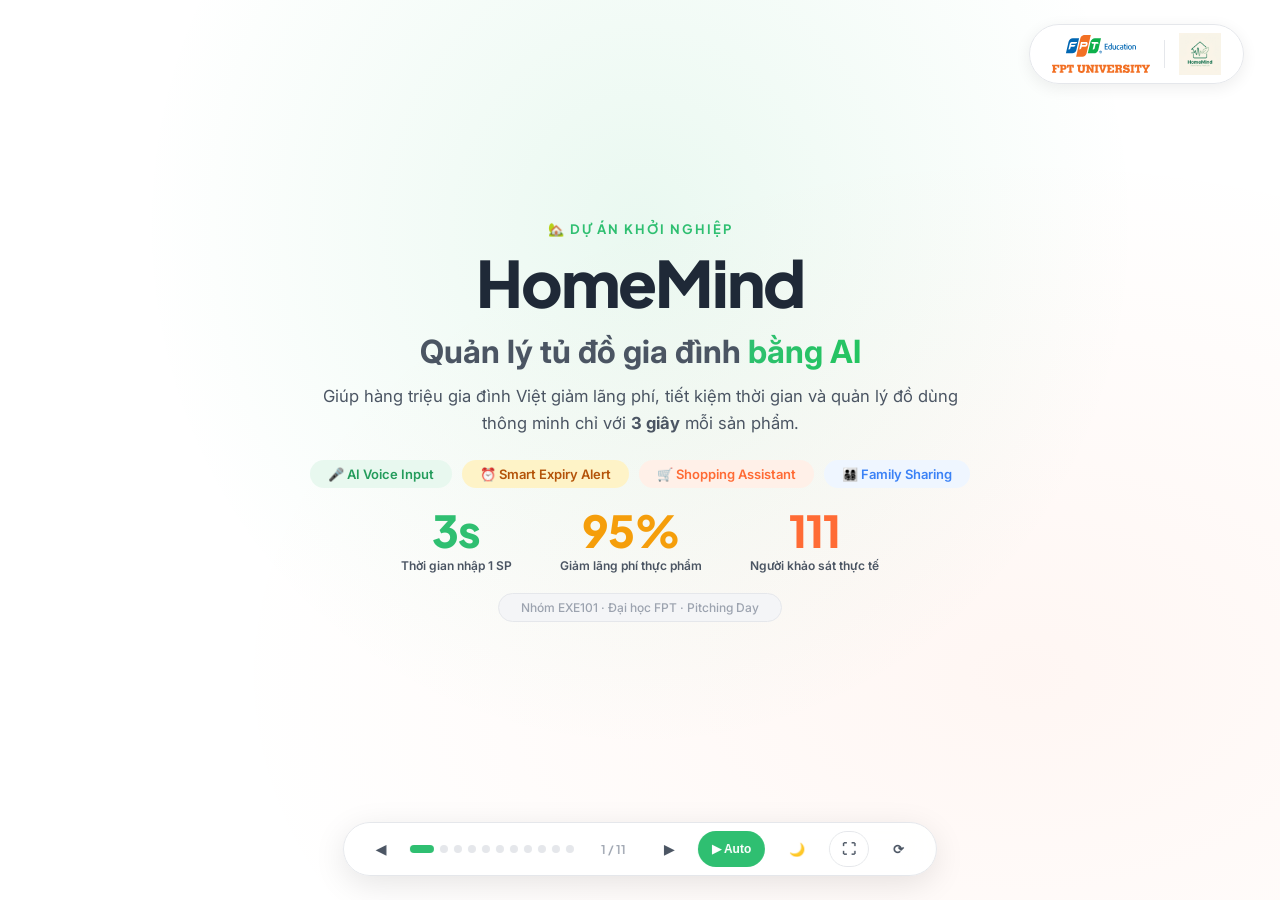
==== index.html @ c4db8494 "first commit" ====
<!DOCTYPE html>
<html lang="vi">
<head>
<meta charset="UTF-8">
<meta name="viewport" content="width=device-width, initial-scale=1.0">
<title>HomeMind — Smart Home Inventory | Pitch Deck EXE101</title>
<link rel="stylesheet" href="assets/css/style.css">
<link rel="icon" type="image/svg+xml" href="data:image/svg+xml,<svg xmlns='http://www.w3.org/2000/svg' viewBox='0 0 100 100'><text y='.9em' font-size='90'>🏡</text></svg>">
</head>
<body>

<div id="demo-bar" style="position:fixed;top:0;left:0;right:0;height:4px;z-index:9999;background:var(--border);display:none;">
  <div id="demo-progress" style="height:100%;background:var(--primary);width:0%;transition:width 0.3s linear;"></div>
</div>

<nav class="slide-nav">
  <button onclick="prevSlide()" title="Slide trước (Mũi tên Trái / Up)">◀</button>
  <div class="slide-dots" id="dots"></div>
  <span class="slide-counter" id="counter">1 / 11</span>
  <button onclick="nextSlide()" title="Slide tiếp (Mũi tên Phải / Down)">▶</button>
  <button class="auto-btn" id="autoPlayBtn" onclick="toggleAutoPlay()" title="Tự động phát (Phím Spacebar)">▶ Auto</button>
  <button class="theme-btn" id="themeBtn" onclick="toggleTheme()" title="Chuyển chế độ Sáng/Tối (Phím D)">🌙</button>
  <button class="fullscreen-btn" id="fullscreenBtn" onclick="toggleFullscreen()" title="Toàn màn hình (Phím F)">⛶</button>
  <button onclick="goSlide(0)" title="Trở về Slide 1 (Phím Home)">⟳</button>
</nav>

<div class="slides-wrapper" id="slidesWrapper">

<!-- ════════════════════════════════ -->
<!-- SLIDE 1: OPENING                -->
<!-- ════════════════════════════════ -->
<section class="slide slide-opening active" data-index="0">
<div class="slide-branding">
  <img src="assets/images/logo/Logo_FPT.svg" alt="FPT University" class="brand-logo-fpt">
  <div class="brand-divider"></div>
  <img src="assets/images/logo/logo.png" alt="HomeMind Logo" class="brand-logo-project">
</div>
<div class="slide-inner text-center">
  <span class="eyebrow">🏡 DỰ ÁN KHỞI NGHIỆP</span>
  <h1>HomeMind</h1>
  <div style="font-size:clamp(20px,2.5vw,32px);font-weight:700;color:var(--text-secondary);margin-bottom:12px;">
    Quản lý tủ đồ gia đình <span class="text-gradient">bằng AI</span>
  </div>
  <p class="lead mx-auto" style="max-width:640px;">
    Giúp hàng triệu gia đình Việt giảm lãng phí, tiết kiệm thời gian và quản lý đồ dùng thông minh chỉ với <strong>3 giây</strong> mỗi sản phẩm.
  </p>
  
  <div style="margin:20px 0;display:flex;gap:10px;justify-content:center;flex-wrap:wrap;">
    <span class="tag" style="font-size:13px;padding:6px 18px;">🎤 AI Voice Input</span>
    <span class="tag tag-gold" style="font-size:13px;padding:6px 18px;">⏰ Smart Expiry Alert</span>
    <span class="tag tag-orange" style="font-size:13px;padding:6px 18px;">🛒 Shopping Assistant</span>
    <span class="tag tag-blue" style="font-size:13px;padding:6px 18px;">👨‍👩‍👧‍👦 Family Sharing</span>
  </div>

  <div class="stat-row" style="gap:48px;">
    <div>
      <div class="stat-value">3s</div>
      <div class="stat-label">Thời gian nhập 1 SP</div>
    </div>
    <div>
      <div class="stat-value gold">95%</div>
      <div class="stat-label">Giảm lãng phí thực phẩm</div>
    </div>
    <div>
      <div class="stat-value accent">111</div>
      <div class="stat-label">Người khảo sát thực tế</div>
    </div>
  </div>

  <div style="margin-top:20px;">
    <span style="display:inline-block;padding:6px 22px;border-radius:999px;border:1px solid var(--border);font-size:12px;color:var(--text-muted);background:var(--bg-soft);font-weight:500;">
      Nhóm EXE101 · Đại học FPT · Pitching Day
    </span>
  </div>
</div>
</section>

<!-- ════════════════════════════════ -->
<!-- SLIDE 2: DEDICATED TEAM SLIDE   -->
<!-- ════════════════════════════════ -->
<section class="slide" data-index="1">
<div class="slide-branding">
  <img src="assets/images/logo/Logo_FPT.svg" alt="FPT University" class="brand-logo-fpt">
  <div class="brand-divider"></div>
  <img src="assets/images/logo/logo.png" alt="HomeMind Logo" class="brand-logo-project">
</div>
<div class="slide-inner">
  <span class="eyebrow">👥 ĐỘI NGŨ DỰ ÁN</span>
  <h2>Team HomeMind — Nhóm 6 Thành Viên</h2>
  <p class="lead">Sự kết hợp giữa đội ngũ quản trị, phát triển kỹ thuật và chiến lược tiếp thị thị trường từ Đại học FPT.</p>

  <div class="team-grid-detailed mb-24">
    <div class="team-card-detailed">
      <img src="assets/images/teamIMG/PhamThiAnh.png" alt="Phạm Thị Ánh" class="team-photo-lg">
      <div>
        <div class="team-name">Phạm Thị Ánh</div>
        <div class="team-role">Project Manager (PM)</div>
        <div style="font-size:12px;color:var(--text-secondary);line-height:1.5;margin-top:4px;">
          Quản trị dự án, xây dựng tầm nhìn sản phẩm & điều phối chiến lược kinh doanh B2B/B2C.
        </div>
      </div>
    </div>

    <div class="team-card-detailed">
      <img src="assets/images/teamIMG/HoaiBao.png" alt="Hoài Bảo" class="team-photo-lg">
      <div>
        <div class="team-name">Hoài Bảo</div>
        <div class="team-role">Lead Developer</div>
        <div style="font-size:12px;color:var(--text-secondary);line-height:1.5;margin-top:4px;">
          Tối ưu hóa mô hình AI Voice Tiếng Việt (LLM Gemini Flash) & thiết kế kiến trúc Backend.
        </div>
      </div>
    </div>

    <div class="team-card-detailed">
      <img src="assets/images/teamIMG/VuQuang.jpg" alt="Vũ Minh Quang" class="team-photo-lg">
      <div>
        <div class="team-name">Vũ Minh Quang</div>
        <div class="team-role">Fullstack Developer</div>
        <div style="font-size:12px;color:var(--text-secondary);line-height:1.5;margin-top:4px;">
          Phát triển ứng dụng di động & hệ thống đồng bộ tủ đồ gia đình real-time.
        </div>
      </div>
    </div>

    <div class="team-card-detailed">
      <img src="assets/images/teamIMG/MinhThanh.png" alt="Minh Thành" class="team-photo-lg">
      <div>
        <div class="team-name">Minh Thành</div>
        <div class="team-role">Frontend / Mobile Dev</div>
        <div style="font-size:12px;color:var(--text-secondary);line-height:1.5;margin-top:4px;">
          Thiết kế giao diện UI/UX, AI Confirmation Screen & trải nghiệm quét Barcode 3 giây.
        </div>
      </div>
    </div>

    <div class="team-card-detailed">
      <img src="assets/images/teamIMG/HongNhung.png" alt="Hồng Nhung" class="team-photo-lg">
      <div>
        <div class="team-name">Hồng Nhung</div>
        <div class="team-role">Marketing Lead</div>
        <div style="font-size:12px;color:var(--text-secondary);line-height:1.5;margin-top:4px;">
          Chủ trì khảo sát thực tế 111 người, phân tích nỗi đau người dùng & chiến lược Go-to-Market.
        </div>
      </div>
    </div>

    <div class="team-card-detailed">
      <img src="assets/images/teamIMG/HaiYen.png" alt="Hải Yến" class="team-photo-lg">
      <div>
        <div class="team-name">Hải Yến</div>
        <div class="team-role">Marketing Specialist</div>
        <div style="font-size:12px;color:var(--text-secondary);line-height:1.5;margin-top:4px;">
          Phát triển nội dung truyền thông TikTok/FB Ads & vận hành kênh giới thiệu Affiliate.
        </div>
      </div>
    </div>
  </div>

  <div class="card card-highlight text-center" style="padding:14px 20px;">
    <div style="font-size:13.5px;font-weight:800;color:var(--primary-dark);margin-bottom:4px;">🎯 TẠI SAO TEAM HOMEMIND ĐỦ NĂNG LỰC GIẢI QUYẾT BÀI TOÁN NÀY?</div>
    <div style="font-size:12.5px;color:var(--text-secondary);line-height:1.6;max-width:920px;margin:0 auto;">
      "Sự kết hợp hoàn hảo giữa <strong>3 Lập trình viên AI/Mobile (LLM Gemini Flash & Realtime Sync)</strong> + <strong>2 Marketing Leads (Khảo sát 111 mẫu thực địa & Go-to-Market)</strong> + <strong>1 PM Điều phối</strong> — Đội ngũ có năng lực kỹ thuật & thực chiến trực tiếp để tối ưu trải nghiệm Zero-Text-Entry 3 giây."
    </div>
  </div>
</div>
</section>

<!-- ════════════════════════════════ -->
<!-- SLIDE 3: PROBLEM                -->
<!-- ════════════════════════════════ -->
<section class="slide" data-index="2">
<div class="slide-branding">
  <img src="assets/images/logo/Logo_FPT.svg" alt="FPT University" class="brand-logo-fpt">
  <div class="brand-divider"></div>
  <img src="assets/images/logo/logo.png" alt="HomeMind Logo" class="brand-logo-project">
</div>
<div class="slide-inner">
  <span class="eyebrow eyebrow-accent">😩 VẤN ĐỀ THỰC TẾ</span>
  <h2>Bạn đã từng gặp chuyện này?</h2>
  <p class="lead">
    Người dùng không thiếu công cụ — họ thiếu một giải pháp đủ nhanh, đủ tự động để duy trì thói quen quản lý tủ đồ hàng ngày.
  </p>

  <div class="grid-3 mb-20">
    <div class="card" style="border-color:rgba(239,68,68,0.25);">
      <span class="card-icon">🧠</span>
      <div class="card-title" style="color:var(--danger);">Pain 1 — Gánh nặng ghi nhớ</div>
      <div class="card-desc">
        • <strong>48 người</strong> quên mua món đã hết<br>
        • <strong>49 người</strong> cho biết "có quá nhiều thứ cần nhớ trong nhà"<br>
        • Dễ mua thừa, mua trùng đồ vẫn còn
      </div>
      <div class="mt-8"><span class="tag tag-red">Q10 & Q12 (48/111)</span></div>
    </div>

    <div class="card" style="border-color:rgba(239,68,68,0.25);">
      <span class="card-icon">🗑️</span>
      <div class="card-title" style="color:var(--danger);">Pain 2 — Lãng phí thầm lặng</div>
      <div class="card-desc">
        • <strong>47 người</strong> phát hiện sản phẩm đã hết hạn<br>
        • <strong>42 người</strong> không nhớ HSD của sản phẩm đã mở<br>
        • Vứt bỏ hàng trăm nghìn đồng mỗi tháng
      </div>
      <div class="mt-8"><span class="tag tag-red">Q10 (47/111)</span></div>
    </div>

    <div class="card" style="border-color:rgba(239,68,68,0.25);">
      <span class="card-icon">⏱️</span>
      <div class="card-title" style="color:var(--danger);">Pain 3 — Rào cản nhập liệu</div>
      <div class="card-desc">
        • <strong>58 người</strong> từng bỏ ứng dụng quản lý vì nhập liệu thủ công mất thời gian<br>
        • <strong>45 người</strong> yêu cầu nhập ≤10 giây/sản phẩm mới chấp nhận sử dụng
      </div>
      <div class="mt-8"><span class="tag tag-red">Q22 (58/111)</span></div>
    </div>
  </div>

  <div class="split" style="margin-top:20px;">
    <div class="split-item problem text-center">
      <div style="font-size:36px;font-weight:800;color:var(--danger);font-family:var(--font-heading);">100K – 300K₫</div>
      <div style="font-size:14px;color:var(--text-secondary);margin-top:4px;font-weight:600;">Tiền lãng phí trung bình / gia đình / tháng</div>
      <div class="mt-8 text-xs text-muted">Dữ liệu khảo sát Q13: 30/111 hộ gia đình B2C</div>
    </div>

    <div class="split-item problem text-center">
      <div style="font-size:36px;font-weight:800;color:var(--danger);font-family:var(--font-heading);">&gt;80%</div>
      <div style="font-size:14px;color:var(--text-secondary);margin-top:4px;font-weight:600;">Người dùng bỏ app quản lý sau 1 tuần</div>
      <div class="mt-8 text-xs text-muted">Lý do chính: Nhập liệu bằng tay rườm rà (Q22: 58 người phản hồi)</div>
    </div>
  </div>
</div>
</section>

<!-- ════════════════════════════════ -->
<!-- SLIDE 4: SOLUTION               -->
<!-- ════════════════════════════════ -->
<section class="slide" data-index="3">
<div class="slide-branding">
  <img src="assets/images/logo/Logo_FPT.svg" alt="FPT University" class="brand-logo-fpt">
  <div class="brand-divider"></div>
  <img src="assets/images/logo/logo.png" alt="HomeMind Logo" class="brand-logo-project">
</div>
<div class="slide-inner">
  <span class="eyebrow">💡 GIẢI PHÁP & ĐỘT PHÁ</span>
  <h2>HomeMind — Trợ lý AI cho tủ đồ gia đình</h2>
  <p class="lead">Kết hợp AI Vision + AI Voice Tiếng Việt để loại bỏ hoàn toàn việc nhập liệu thủ công.</p>

  <div class="grid-4 mb-20">
    <div class="card card-highlight">
      <span class="card-icon">🎤</span>
      <div class="card-title">AI Voice Input</div>
      <div class="card-desc">Nói tự nhiên: <em>"Tôi vừa mua đường, hạn 6 tháng sau"</em> — AI tự bóc tách và lưu kho.</div>
    </div>

    <div class="card card-highlight">
      <span class="card-icon">📷</span>
      <div class="card-title">AI Vision Scan</div>
      <div class="card-desc">Quét barcode hoặc nhãn sản phẩm. Nhận diện tên, danh mục, HSD trong <strong>3 giây</strong>.</div>
    </div>

    <div class="card card-highlight">
      <span class="card-icon">⏰</span>
      <div class="card-title">Smart Expiry Alert</div>
      <div class="card-desc">Tự động phân loại: đồ tươi (3-5 ngày), đồ khô (1 tháng). Cảnh báo trước khi hết hạn.</div>
    </div>

    <div class="card card-highlight">
      <span class="card-icon">🛒</span>
      <div class="card-title">Shopping Assistant</div>
      <div class="card-desc">Tự động thêm vào DS mua sắm khi hết, đề xuất giá tốt từ Shopee/Lazada + Affiliate.</div>
    </div>
  </div>

  <span class="eyebrow" style="margin-top:16px;font-size:12px;">BẢNG SO SÁNH: ỨNG DỤNG TRUYỀN THỐNG VS HOMEMIND</span>
  <div class="comparison" style="margin-top:10px;">
    <div class="comp-item old">
      <div class="comp-label old">✗ App Quản Lý Truyền Thống</div>
      <div class="comp-metric"><span>Thời gian nhập liệu</span><span>Manual (30-60s)</span></div>
      <div class="comp-metric"><span>Nhắc hạn sử dụng</span><span>Cơ bản / Nhập tay HSD</span></div>
      <div class="comp-metric"><span>Hỗ trợ Voice TV</span><span>Không có</span></div>
      <div class="comp-metric"><span>Tỷ lệ bỏ app</span><span>&gt;80% sau 1 tuần</span></div>
      <div class="comp-metric"><span>Đồng bộ gia đình</span><span>Thủ công / Độc lập</span></div>
    </div>

    <div class="comp-item new">
      <div class="comp-label new">✓ HomeMind (AI Powered)</div>
      <div class="comp-metric"><span>Thời gian nhập liệu</span><span><strong>AI Voice & Vision (3-5s)</strong></span></div>
      <div class="comp-metric"><span>Nhắc hạn sử dụng</span><span><strong>Tự động + Thông minh</strong></span></div>
      <div class="comp-metric"><span>Hỗ trợ Voice TV</span><span><strong>Tự nhiên Tiếng Việt</strong></span></div>
      <div class="comp-metric"><span>Tỷ lệ bỏ app</span><span><strong>&lt;20% nhờ Zero Text Entry</strong></span></div>
      <div class="comp-metric"><span>Đồng bộ gia đình</span><span><strong>Family Sharing real-time</strong></span></div>
    </div>
  </div>
</div>
</section>

<!-- ════════════════════════════════ -->
<!-- SLIDE 5: MARKET ANALYSIS        -->
<!-- ════════════════════════════════ -->
<section class="slide" data-index="4">
<div class="slide-branding">
  <img src="assets/images/logo/Logo_FPT.svg" alt="FPT University" class="brand-logo-fpt">
  <div class="brand-divider"></div>
  <img src="assets/images/logo/logo.png" alt="HomeMind Logo" class="brand-logo-project">
</div>
<div class="slide-inner">
  <span class="eyebrow">📊 PHÂN TÍCH THỊ TRƯỜNG</span>
  <h2>Smart Home VN: $358M (2024) → $1.7B (2033)</h2>
  <p class="lead">Thị trường bùng nổ với CAGR 9.20% — Giao thoa giữa Quản lý tủ đồ thông minh & Micro-POS tạp hóa nhỏ.</p>

  <div class="grid-3" style="margin-bottom:20px;">
    <div class="card text-center">
      <div class="card-number">$1.7B</div>
      <div class="card-label">Smart Home VN (2033)</div>
      <div class="mt-8"><div class="progress-track"><div class="progress-fill" style="width:100%"></div></div></div>
      <div class="text-xs text-muted mt-8">CAGR 9.20% — IMARC Group Report<br>$358M (2024) → $453M (2026)</div>
    </div>

    <div class="card text-center">
      <div class="card-number gold">$31B</div>
      <div class="card-label">TMĐT Việt Nam (2026)</div>
      <div class="mt-8"><div class="progress-track"><div class="progress-fill gold" style="width:75%"></div></div></div>
      <div class="text-xs text-muted mt-8">Tăng trưởng &gt;20%/năm — Google e-Conomy<br>Nguồn thu Affiliate 5% từ Shopee/TikTok</div>
    </div>

    <div class="card text-center">
      <div class="card-number accent">111</div>
      <div class="card-label">Mẫu Khảo Sát Thực Tế</div>
      <div class="mt-8"><div class="progress-track"><div class="progress-fill accent" style="width:50%"></div></div></div>
      <div class="text-xs text-muted mt-8">Dữ liệu sơ cấp EXE101 (06/2026)<br>96 B2C & 15 chủ cửa hàng B2B</div>
    </div>
  </div>

  <div style="display:grid;grid-template-columns:1.8fr 1.2fr;gap:20px;margin-top:20px;">
    <div class="card">
      <h4 style="margin-bottom:8px;font-size:14px;color:var(--primary-dark);">📈 3 Động Lực Thị Trường Thuận Lợi</h4>
      <div style="font-size:12.5px;color:var(--text-secondary);line-height:1.7;">
        • <strong>Social:</strong> Lối sống bận rộn gây lãng phí 100K-300K₫/tháng/hộ. Chủ tạp hóa ngại dùng POS rườm rà.<br>
        • <strong>Technology:</strong> LLM Gemini 1.5 Flash chi phí siêu rẻ (350-1.200₫/user/th). 5G triệt tiêu độ trễ AI Voice.<br>
        • <strong>Behavior:</strong> Thói quen mua sắm online tăng vọt → Đề xuất mua lại tự động đạt ROI cao qua Affiliate.
      </div>
    </div>

    <div class="card text-center card-highlight" style="padding:16px;">
      <div style="font-size:12px;font-weight:800;color:var(--primary-dark);letter-spacing:1px;">QUY MÔ THỊ TRƯỜNG (TAM / SAM / SOM)</div>
      <div class="card-number" style="font-size:24px;margin-top:6px;">TAM: $1.7B</div>
      <div style="font-size:12.5px;color:var(--text-secondary);margin-top:2px;">SAM: <strong>~$120M</strong> (7% TAM)</div>
      <div style="font-size:13px;color:var(--primary-dark);font-weight:800;margin-top:4px;">SOM: <strong>$2.4M</strong> (Mục tiêu 60K users)</div>
      <div class="text-xs text-muted mt-8">Dựa trên khảo sát WTP B2C 29K/th & B2B 149K/th</div>
    </div>
  </div>
</div>
</section>

<!-- ════════════════════════════════ -->
<!-- SLIDE 6: MARKET VALIDATION      -->
<!-- ════════════════════════════════ -->
<section class="slide" data-index="5">
<div class="slide-branding">
  <img src="assets/images/logo/Logo_FPT.svg" alt="FPT University" class="brand-logo-fpt">
  <div class="brand-divider"></div>
  <img src="assets/images/logo/logo.png" alt="HomeMind Logo" class="brand-logo-project">
</div>
<div class="slide-inner">
  <span class="eyebrow">🔬 MARKET VALIDATION</span>
  <h2>111 người khảo sát thực tế — Dữ liệu sơ cấp</h2>
  <p class="lead">Khảo sát & phỏng vấn sâu thực hiện bởi nhóm EXE101 kết hợp dữ liệu báo cáo UNEP và e-Conomy SEA.</p>

  <div class="grid-2 mb-24">
    <div>
      <h4 style="margin-bottom:12px;font-size:14px;">📊 Primary Data — Nỗi đau người dùng</h4>
      <div style="display:grid;grid-template-columns:1fr 1fr;gap:8px;">
        <div style="padding:10px 12px;background:#FEF2F2;border-radius:var(--radius-md);border:1px solid rgba(239,68,68,0.15);">
          <div style="font-size:20px;font-weight:800;color:var(--danger);font-family:var(--font-heading);">48/111</div>
          <div style="font-size:11px;color:var(--text-secondary);font-weight:500;">Quên mua món đã hết</div>
        </div>
        <div style="padding:10px 12px;background:#FEF2F2;border-radius:var(--radius-md);border:1px solid rgba(239,68,68,0.15);">
          <div style="font-size:20px;font-weight:800;color:var(--danger);font-family:var(--font-heading);">47/111</div>
          <div style="font-size:11px;color:var(--text-secondary);font-weight:500;">Đồ hết hạn mới phát hiện</div>
        </div>
        <div style="padding:10px 12px;background:#FEF2F2;border-radius:var(--radius-md);border:1px solid rgba(239,68,68,0.15);">
          <div style="font-size:20px;font-weight:800;color:var(--danger);font-family:var(--font-heading);">42/111</div>
          <div style="font-size:11px;color:var(--text-secondary);font-weight:500;">Quên HSD sản phẩm đã mở</div>
        </div>
        <div style="padding:10px 12px;background:#FEF2F2;border-radius:var(--radius-md);border:1px solid rgba(239,68,68,0.15);">
          <div style="font-size:20px;font-weight:800;color:var(--danger);font-family:var(--font-heading);">39/111</div>
          <div style="font-size:11px;color:var(--text-secondary);font-weight:500;">Mua trùng đồ vẫn còn</div>
        </div>
      </div>

      <h4 style="margin:16px 0 8px;font-size:14px;">💰 Willingness to Pay & MVP Priority</h4>
      <div style="display:grid;grid-template-columns:1fr 1fr;gap:8px;">
        <div style="padding:10px 12px;background:var(--primary-light);border-radius:var(--radius-md);border:1px solid rgba(47,191,113,0.2);">
          <div style="font-size:18px;font-weight:800;color:var(--primary-dark);">39 người</div>
          <div style="font-size:11px;color:var(--text-secondary);">Trả 20K-50K₫/tháng B2C</div>
        </div>
        <div style="padding:10px 12px;background:var(--primary-light);border-radius:var(--radius-md);border:1px solid rgba(47,191,113,0.2);">
          <div style="font-size:18px;font-weight:800;color:var(--primary-dark);">72 người</div>
          <div style="font-size:11px;color:var(--text-secondary);">Chọn Nhắc HSD là MVP #1</div>
        </div>
      </div>
    </div>

    <div>
      <h4 style="margin-bottom:12px;font-size:14px;">🎯 Chân dung khách hàng mục tiêu</h4>
      <div class="card" style="padding:14px;margin-bottom:10px;">
        <div style="display:flex;gap:6px;align-items:center;margin-bottom:6px;">
          <span class="tag">B2C</span>
          <span style="font-size:13px;font-weight:700;">"The Busy Optimizer"</span>
        </div>
        <div style="font-size:12px;color:var(--text-secondary);line-height:1.6;">
          • 18-40 tuổi: NV văn phòng (29), Sinh viên (22), Cha mẹ con nhỏ (19)<br>
          • Thu nhập: 7-15 triệu/tháng (40 người), 15-30 triệu (28 người)<br>
          • Kênh tiếp cận chính: Bạn bè giới thiệu (63), Facebook (58), TikTok (57)
        </div>
      </div>

      <div class="card" style="padding:14px;">
        <div style="display:flex;gap:6px;align-items:center;margin-bottom:6px;">
          <span class="tag tag-gold">B2B Micro</span>
          <span style="font-size:13px;font-weight:700;">"The Agile Micro-Retailer"</span>
        </div>
        <div style="font-size:12px;color:var(--text-secondary);line-height:1.6;">
          • Chủ tạp hóa nhỏ (18 người), Bán online (5 người)<br>
          • Cần công cụ quản lý tồn kho đơn giản, chi phí thấp<br>
          • Sẵn sàng trả 100K-200K₫/tháng (12 người)
        </div>
      </div>
    </div>
  </div>

  <div class="mt-16 flex-center" style="gap:10px;margin-top:12px;">
    <span style="font-size:12.5px;color:var(--text-muted);font-weight:600;">📊 Dynamic Business Model Canvas:</span>
    <a href="https://business-model-canvas-exe-101.vercel.app/" target="_blank" style="font-size:12.5px;color:var(--primary-dark);font-weight:800;text-decoration:none;">business-model-canvas-exe-101.vercel.app ↗</a>
  </div>
</div>
</section>

<!-- ════════════════════════════════ -->
<!-- SLIDE 7: PRODUCT DEMO           -->
<!-- ════════════════════════════════ -->
<section class="slide" data-index="6">
<div class="slide-branding">
  <img src="assets/images/logo/Logo_FPT.svg" alt="FPT University" class="brand-logo-fpt">
  <div class="brand-divider"></div>
  <img src="assets/images/logo/logo.png" alt="HomeMind Logo" class="brand-logo-project">
</div>
<div class="slide-inner">
  <span class="eyebrow" style="font-size:14px;">📱 PRODUCT DEMO</span>
  <h2 style="font-size:clamp(28px, 3.2vw, 38px);margin-bottom:8px;">Giao diện thực tế ứng dụng HomeMind</h2>
  <p class="lead" style="font-size:15.5px;margin-bottom:10px;max-width:840px;">
    Nói tự nhiên: <em>"Tôi vừa mua đường hạn 6 tháng, sữa chua hạn 7 ngày và dầu gội hạn 1 năm"</em> — AI tự động bóc tách 3 sản phẩm trong 3 giây.
  </p>

  <div style="display:flex;gap:12px;justify-content:center;align-items:center;margin-bottom:10px;flex-wrap:wrap;">
    <span class="tag tag-gold" style="font-size:11.5px;padding:4px 14px;">🏆 BẰNG CHỨNG PMF: 72/111 chọn Nhắc HSD là MVP #1 | 39/111 sẵn sàng chi trả B2C</span>
    <span class="tag tag-blue" style="font-size:11.5px;padding:4px 14px;">🛡️ CORE FLOW DEMO: Voice Input ➔ AI Confirm | Video Backup Ready</span>
  </div>

  <div style="display:flex;gap:36px;align-items:center;justify-content:center;margin:16px 0 20px;">
    <!-- Phone Screenshot 1: AI Voice Input -->
    <div style="text-align:center;">
      <div class="phone-frame-real">
        <img src="assets/images/demo_voice_input.png" alt="Giao diện AI Voice Input" class="phone-screen-img">
      </div>
      <div style="font-size:14.5px;font-weight:800;color:var(--primary-dark);margin-top:10px;">🎙️ Step 1: AI Voice Input ("Đang nghe...")</div>
    </div>

    <!-- Transition Arrow -->
    <div style="display:flex;flex-direction:column;align-items:center;gap:8px;">
      <span style="font-size:32px;color:var(--primary);font-weight:800;">➔</span>
      <span class="tag tag-gold" style="font-size:12px;padding:6px 14px;font-weight:800;">⚡ 3 giây AI bóc tách</span>
    </div>

    <!-- Phone Screenshot 2: AI Confirmation Screen -->
    <div style="text-align:center;">
      <div class="phone-frame-real">
        <img src="assets/images/demo_ai_confirm.png" alt="Giao diện AI Confirmation Screen" class="phone-screen-img">
      </div>
      <div style="font-size:14.5px;font-weight:800;color:var(--primary-dark);margin-top:10px;">✨ Step 2: AI Confirmation ("Lưu 3 món")</div>
    </div>
  </div>

  <div class="mt-16 flex-center" style="gap:16px;flex-wrap:wrap;margin-top:14px;">
    <span style="font-size:13.5px;color:var(--text-muted);font-weight:600;">📺 Demo Shorts Video (Backup):</span>
    <a href="https://youtube.com/shorts/1OXZVjdCdi4" target="_blank" style="font-size:13.5px;color:var(--primary-dark);font-weight:800;text-decoration:none;">youtube.com/shorts/1OXZVjdCdi4 ↗</a>
  </div>
</div>
</section>

<!-- ════════════════════════════════ -->
<!-- SLIDE 8: BUSINESS MODEL         -->
<!-- ════════════════════════════════ -->
<section class="slide" data-index="7">
<div class="slide-branding">
  <img src="assets/images/logo/Logo_FPT.svg" alt="FPT University" class="brand-logo-fpt">
  <div class="brand-divider"></div>
  <img src="assets/images/logo/logo.png" alt="HomeMind Logo" class="brand-logo-project">
</div>
<div class="slide-inner">
  <span class="eyebrow">💼 MÔ HÌNH KINH DOANH</span>
  <h2>Freemium + Subscription + Affiliate</h2>
  <p class="lead">Đa dạng hóa dòng tiền: B2C cá nhân (29K), gói Gia đình (59K), B2B cửa hàng (149K) và 5% hoa hồng Affiliate TMĐT.</p>

  <div class="grid-4" style="margin-bottom:18px;">
    <div class="card text-center">
      <span style="font-size:26px;">🌱</span>
      <div class="card-title mt-8">Free Tier</div>
      <div style="font-size:24px;font-weight:800;color:var(--text-secondary);font-family:var(--font-heading);">0₫</div>
      <div class="card-desc mt-8">
        Tối đa 30 sản phẩm<br>
        15 requests AI/tháng<br>
        Nhắc HSD cơ bản
      </div>
    </div>

    <div class="card text-center card-highlight">
      <span style="font-size:26px;">🎯</span>
      <div class="card-title mt-8">B2C Premium</div>
      <div style="font-size:24px;font-weight:800;color:var(--primary-dark);font-family:var(--font-heading);">29.000₫<span style="font-size:12px;color:var(--text-muted);">/tháng</span></div>
      <div class="card-desc mt-8">
        Không giới hạn SP & AI Voice<br>
        50 requests AI/tháng<br>
        Báo cáo chi tiêu gia đình
      </div>
    </div>

    <div class="card text-center" style="border-color:var(--gold);background:linear-gradient(180deg,rgba(245,158,11,0.05),var(--bg-card));">
      <span style="font-size:26px;">👨‍👩‍👧‍👦</span>
      <div class="card-title mt-8">Family Premium</div>
      <div style="font-size:24px;font-weight:800;color:#B45309;font-family:var(--font-heading);">59.000₫<span style="font-size:12px;color:var(--text-muted);">/tháng</span></div>
      <div class="card-desc mt-8">
        Chia sẻ 5 thành viên<br>
        Đồng bộ tủ đồ real-time<br>
        Danh sách mua sắm chung
      </div>
    </div>

    <div class="card text-center card-highlight">
      <span style="font-size:26px;">🏪</span>
      <div class="card-title mt-8">B2B Micro-POS</div>
      <div style="font-size:24px;font-weight:800;color:var(--accent);font-family:var(--font-heading);">149.000₫<span style="font-size:12px;color:var(--text-muted);">/tháng</span></div>
      <div class="card-desc mt-8">
        125 requests AI/tháng<br>
        Quản lý tồn kho tạp hóa<br>
        Cảnh báo cận HSD tự động
      </div>
    </div>
  </div>

  <div class="grid-2" style="margin-bottom:18px;">
    <div class="card">
      <h4>💰 3 Dòng Doanh Thu (Revenue Streams)</h4>
      <div style="font-size:12px;color:var(--text-secondary);line-height:1.6;margin-top:4px;">
        1. <strong>Subscription Fees:</strong> Phí cố định từ gói Premium (29K), Family (59K) & Micro-POS (149K).<br>
        2. <strong>Affiliate Commissions:</strong> Hoa hồng trung bình 5% (Shopee 1-10%, TikTok 2-15%, AOV 200.000₫).<br>
        3. <strong>B2B Data Insights (Phase 3):</strong> Báo cáo xu hướng tiêu dùng FMCG cho nhà phân phối.
      </div>
    </div>

    <div class="card">
      <h4>📊 Cơ Cấu Chi Phí (Cost Structure)</h4>
      <div style="font-size:12px;color:var(--text-secondary);line-height:1.6;margin-top:4px;">
        • <strong>COGS:</strong> AI Gemini Flash (350₫ Free, 1.200₫ Premium, 3.000₫ POS), Cloud (1M₫/th), Payment Gateway (2.5%), Store Fee (15%).<br>
        • <strong>OPEX (Cash):</strong> Marketing 2M₫/tháng (8M₫ N1), Token Stipend 900K₫/th (6 người), Maintenance.<br>
        • <strong>Deferred Salary:</strong> Lương treo founder 36M₫ (N1) → 72M₫ (N2) → 108M₫ (N3).
      </div>
    </div>
  </div>

  <div class="card card-highlight text-center" style="margin-top:16px;padding:10px 16px;display:flex;justify-content:space-around;align-items:center;flex-wrap:wrap;gap:10px;">
    <div>
      <div style="font-size:10px;color:var(--text-muted);font-weight:700;">ARPU TRUNG BÌNH</div>
      <div style="font-size:14px;font-weight:800;color:var(--primary-dark);">35.525₫/tháng</div>
    </div>
    <div>
      <div style="font-size:10px;color:var(--text-muted);font-weight:700;">CAC NĂM 1</div>
      <div style="font-size:14px;font-weight:800;color:var(--gold);">87.912₫</div>
    </div>
    <div>
      <div style="font-size:10px;color:var(--text-muted);font-weight:700;">LTV NĂM 1</div>
      <div style="font-size:14px;font-weight:800;color:var(--primary);">194.705₫</div>
    </div>
    <div>
      <div style="font-size:10px;color:var(--text-muted);font-weight:700;">TỶ LỆ LTV / CAC</div>
      <div style="font-size:14px;font-weight:800;color:var(--accent);">2.21× (Healthy &gt;2×)</div>
    </div>
  </div>
</div>
</section>

<!-- ════════════════════════════════ -->
<!-- SLIDE 9: ROADMAP & EXPANSION     -->
<!-- ════════════════════════════════ -->
<section class="slide" data-index="8">
<div class="slide-branding">
  <img src="assets/images/logo/Logo_FPT.svg" alt="FPT University" class="brand-logo-fpt">
  <div class="brand-divider"></div>
  <img src="assets/images/logo/logo.png" alt="HomeMind Logo" class="brand-logo-project">
</div>
<div class="slide-inner">
  <span class="eyebrow">🚀 LỘ TRÌNH PHÁT TRIỂN</span>
  <h2>3-Year Roadmap & User Growth Plan</h2>
  <p class="lead">Lộ trình 3 năm (2027–2029) phát triển từ Pilot tại TP.HCM đến mở rộng 3.720 trả phí toàn quốc.</p>

  <div style="display:grid;grid-template-columns:1.2fr 1fr;gap:20px;">
    <div class="card">
      <h4 style="margin-bottom:10px;font-size:14px;color:var(--primary-dark);">📍 Timeline Triển Khai 12-18 Tháng</h4>
      <div class="timeline">
        <div class="timeline-item">
          <div class="timeline-dot"></div>
          <div class="timeline-title">Pilot (Q1/2027)</div>
          <div class="timeline-desc">50 testers · 7 Paid users · Hoàn thiện MVP AI Voice & Expiry Reminder</div>
        </div>

        <div class="timeline-item">
          <div class="timeline-dot gold"></div>
          <div class="timeline-title">Q2 - Q3/2027</div>
          <div class="timeline-desc">Launch Google Play & App Store · 55 Paid users · Mở Affiliate Shopee/TikTok</div>
        </div>

        <div class="timeline-item">
          <div class="timeline-dot orange"></div>
          <div class="timeline-title">Q4/2027 (Cuối Năm 1)</div>
          <div class="timeline-desc">95 Paid users (60 Premium, 25 Family, 10 POS) · Doanh thu Q4 ~11.2M₫/tháng</div>
        </div>

        <div class="timeline-item">
          <div class="timeline-dot" style="background:var(--accent);"></div>
          <div class="timeline-title">Năm 2 & 3 (2028 - 2029)</div>
          <div class="timeline-desc">835 Paid users (Năm 2) → 3.720 Paid users (Năm 3) · Doanh thu N3 đạt 1.046 tỷ₫</div>
        </div>
      </div>
    </div>

    <div class="card">
      <h4 style="margin-bottom:10px;font-size:14px;color:var(--primary-dark);">📈 Chỉ Số Tăng Trưởng 3 Năm (2027-2029)</h4>
      <table style="width:100%;font-size:12px;border-collapse:collapse;line-height:1.8;">
        <thead>
          <tr style="border-bottom:1px solid var(--border);text-align:left;color:var(--text-muted);">
            <th style="padding-bottom:4px;">Chỉ số</th>
            <th style="padding-bottom:4px;">Năm 1 (2027)</th>
            <th style="padding-bottom:4px;">Năm 2 (2028)</th>
            <th style="padding-bottom:4px;">Năm 3 (2029)</th>
          </tr>
        </thead>
        <tbody>
          <tr style="border-bottom:1px solid var(--border-light);">
            <td style="font-weight:600;padding:6px 0;">Total Paid Users</td>
            <td style="font-weight:700;">95</td>
            <td style="font-weight:700;color:var(--primary-dark);">835</td>
            <td style="font-weight:700;color:var(--accent);">3.720</td>
          </tr>
          <tr style="border-bottom:1px solid var(--border-light);">
            <td style="font-weight:600;padding:6px 0;">Micro-POS Stores</td>
            <td>10</td>
            <td>65</td>
            <td style="font-weight:700;color:var(--gold);">220</td>
          </tr>
          <tr style="border-bottom:1px solid var(--border-light);">
            <td style="font-weight:600;padding:6px 0;">MRR Q4 (Hàng tháng)</td>
            <td>~11.2 triệu₫</td>
            <td>~93.8 triệu₫</td>
            <td style="font-weight:700;color:var(--primary-dark);">~409.1 triệu₫</td>
          </tr>
          <tr>
            <td style="font-weight:600;padding:6px 0;">Tổng Doanh Thu/Năm</td>
            <td>19.8 triệu₫</td>
            <td>210.3 triệu₫</td>
            <td style="font-weight:700;color:var(--gold);">1.046 tỷ₫</td>
          </tr>
        </tbody>
      </table>
    </div>
  </div>

  <div class="card card-highlight" style="padding:10px 16px;margin-top:12px;">
    <h4 style="margin-bottom:4px;font-size:12.5px;color:var(--primary-dark);">⚙️ VẬN HÀNH & NỀN TẢNG CÔNG NGHỆ (TECH PIPELINE)</h4>
    <div style="font-size:11.5px;color:var(--text-secondary);line-height:1.5;">
      • <strong>Quy trình tự động hóa:</strong> User Voice Input ➔ Gemini Flash LLM Parser ➔ Cloud Realtime Database ➔ Smart Expiry Cron Engine ➔ Affiliate Shopee Recommendation.<br>
      • <strong>CI/CD Tech Pipeline:</strong> Tự động hóa kiểm thử & triển khai với Harness CI/CD Pipeline, MongoDB Atlas Cloud Cluster & Firebase Push Notification Service.
    </div>
  </div>
</div>
</section>

<!-- ════════════════════════════════ -->
<!-- SLIDE 10: FINANCIAL            -->
<!-- ════════════════════════════════ -->
<section class="slide" data-index="9">
<div class="slide-branding">
  <img src="assets/images/logo/Logo_FPT.svg" alt="FPT University" class="brand-logo-fpt">
  <div class="brand-divider"></div>
  <img src="assets/images/logo/logo.png" alt="HomeMind Logo" class="brand-logo-project">
</div>
<div class="slide-inner">
  <span class="eyebrow">📈 DỰ PHÓNG TÀI CHÍNH (P&L 3 NĂM)</span>
  <h2>3-Year Financial Projection & Unit Economics</h2>
  <p class="lead">Tổng doanh thu Năm 3 đạt <strong>1.046 tỷ₫</strong> (MRR Q4 ~409M₫). Hòa vốn Full Accrual tại <strong>Q4/2028</strong>.</p>

  <div class="grid-2" style="margin-bottom:20px;">
    <!-- Chart 1: MRR Growth -->
    <div class="chart-card">
      <div style="display:flex;justify-content:space-between;align-items:center;">
        <h4 style="font-size:13.5px;color:var(--primary-dark);">📊 Biểu Đồ MRR Growth (VNĐ/tháng)</h4>
        <span class="tag tag-gold" style="font-size:10px;">🚀 ARR N3 ~1.64 tỷ₫</span>
      </div>
      <div class="chart-wrapper">
        <div class="chart-y-axis">
          <span>400M</span>
          <span>300M</span>
          <span>200M</span>
          <span>100M</span>
          <span>0M</span>
        </div>
        <div class="chart-grid-line" style="top:0%"></div>
        <div class="chart-grid-line" style="top:25%"></div>
        <div class="chart-grid-line" style="top:50%"></div>
        <div class="chart-grid-line" style="top:75%"></div>
        
        <div class="chart-bars">
          <div class="chart-bar-col">
            <div class="chart-pill-value">11.2M₫</div>
            <div class="chart-bar-fill primary" style="height:12%;"></div>
            <div class="chart-x-label">Năm 1 (2027)</div>
          </div>
          <div class="chart-bar-col">
            <div class="chart-pill-value">93.8M₫</div>
            <div class="chart-bar-fill primary" style="height:40%;"></div>
            <div class="chart-x-label">Năm 2 (2028)</div>
          </div>
          <div class="chart-bar-col">
            <div class="chart-pill-value primary">409.1M₫</div>
            <div class="chart-bar-fill primary" style="height:100%;"></div>
            <div class="chart-x-label">Năm 3 (2029)</div>
          </div>
        </div>
      </div>
    </div>

    <!-- Chart 2: User Growth -->
    <div class="chart-card">
      <div style="display:flex;justify-content:space-between;align-items:center;">
        <h4 style="font-size:13.5px;color:var(--accent);">👥 Biểu Đồ Paid User Growth (Khách hàng)</h4>
        <span class="tag tag-orange" style="font-size:10px;">👨‍👩‍👧‍👦 3.720 Users</span>
      </div>
      <div class="chart-wrapper">
        <div class="chart-y-axis">
          <span>4.000</span>
          <span>3.000</span>
          <span>2.000</span>
          <span>1.000</span>
          <span>0</span>
        </div>
        <div class="chart-grid-line" style="top:0%"></div>
        <div class="chart-grid-line" style="top:25%"></div>
        <div class="chart-grid-line" style="top:50%"></div>
        <div class="chart-grid-line" style="top:75%"></div>

        <div class="chart-bars">
          <div class="chart-bar-col">
            <div class="chart-pill-value">95</div>
            <div class="chart-bar-fill accent" style="height:10%;"></div>
            <div class="chart-x-label">Năm 1 (2027)</div>
          </div>
          <div class="chart-bar-col">
            <div class="chart-pill-value">835</div>
            <div class="chart-bar-fill accent" style="height:35%;"></div>
            <div class="chart-x-label">Năm 2 (2028)</div>
          </div>
          <div class="chart-bar-col">
            <div class="chart-pill-value accent">3.720</div>
            <div class="chart-bar-fill accent" style="height:100%;"></div>
            <div class="chart-x-label">Năm 3 (2029)</div>
          </div>
        </div>
      </div>
    </div>
  </div>

  <div class="grid-3" style="margin-top:20px;">
    <div class="card text-center">
      <div class="card-number" style="font-size:22px;">Q2/2028</div>
      <div class="card-label">Điểm Hòa Vốn (Break-even Cash)</div>
      <div class="text-xs text-muted mt-8">Cơ sở: 482 users trả phí (FC cash 14.8M₫/th)</div>
    </div>

    <div class="card text-center">
      <div class="card-number gold" style="font-size:22px;">~627 triệu₫</div>
      <div class="card-label">Dòng Tiền Tích Lũy 3 Năm</div>
      <div class="text-xs text-muted mt-8">Lợi nhuận ròng tích lũy (Full Accrual): ~303 triệu₫</div>
    </div>

    <div class="card text-center">
      <div class="card-number accent" style="font-size:22px;">2.21× ➔ 89×</div>
      <div class="card-label">Tỷ Lệ LTV / CAC (Năm 1 ➔ N3)</div>
      <div class="text-xs text-muted mt-8">CAC N1: 87.912₫ | LTV N1: 194.705₫ (healthy &gt;2×)</div>
    </div>
  </div>
</div>
</section>

<!-- ════════════════════════════════ -->
<!-- SLIDE 11: FUNDRAISING           -->
<!-- ════════════════════════════════ -->
<section class="slide slide-closing" data-index="10">
<div class="slide-branding">
  <img src="assets/images/logo/Logo_FPT.svg" alt="FPT University" class="brand-logo-fpt">
  <div class="brand-divider"></div>
  <img src="assets/images/logo/logo.png" alt="HomeMind Logo" class="brand-logo-project">
</div>
<div class="slide-inner text-center">
  <span class="eyebrow" style="margin-bottom:6px;">💰 KÊU GỌI ĐẦU TƯ (FUNDRAISING OFFER)</span>
  <h2 style="margin-bottom:10px;">Huy động vốn Pre-Seed 56 triệu₫ & Định giá Berkus 1.2 tỷ₫</h2>
  
  <div class="stat-row" style="gap:36px;margin:12px 0;">
    <div>
      <div class="stat-value">56 triệu₫</div>
      <div class="stat-label">Vốn Ban Đầu (Founders + FPT Grant)</div>
    </div>
    <div>
      <div class="stat-value gold">1.2 tỷ₫</div>
      <div class="stat-label">Định Giá Berkus (Pre-money)</div>
    </div>
    <div>
      <div class="stat-value accent">5.75 tỷ₫</div>
      <div class="stat-label">Định Giá Comparable EV (5.5× N3)</div>
    </div>
  </div>

  <div class="grid-2 mx-auto" style="max-width:840px;text-align:left;margin-bottom:12px;">
    <div class="card" style="padding:14px 18px;">
      <h4 style="margin-bottom:10px;color:var(--primary-dark);font-size:13px;">💸 Phân Bổ Nguồn Vốn (Use of Funds - 56M₫)</h4>
      <div>
        <div class="fund-bar">
          <div class="fund-label">Product & Tech (AI API, Cloud)</div>
          <div class="fund-track"><div class="fund-fill" style="width:41%;background:var(--primary);">41%</div></div>
        </div>
        <div class="fund-bar">
          <div class="fund-label">Marketing & Acquisition</div>
          <div class="fund-track"><div class="fund-fill" style="width:29%;background:var(--gold);">29%</div></div>
        </div>
        <div class="fund-bar">
          <div class="fund-label">Dự Phòng Rủi Ro</div>
          <div class="fund-track"><div class="fund-fill" style="width:18%;background:var(--accent);">18%</div></div>
        </div>
        <div class="fund-bar">
          <div class="fund-label">Operation & Admin</div>
          <div class="fund-track"><div class="fund-fill" style="width:13%;background:var(--text-muted);">13%</div></div>
        </div>
      </div>
    </div>

    <div class="card text-center" style="padding:14px 18px;display:flex;flex-direction:column;justify-content:center;">
      <div style="font-size:11.5px;color:var(--text-secondary);margin-bottom:8px;line-height:1.5;text-align:left;">
        🚩 <strong>Mốc Milestone Năm 1 (2027):</strong> Đạt 95 Paid Users, 10 POS stores, MRR ~11.2M₫/tháng.<br>
        🚩 <strong>Mốc Milestone Năm 3 (2029):</strong> Đạt 3.720 Paid Users, 220 POS stores, MRR ~409.1M₫/tháng.<br>
        💼 <strong>Vốn ban đầu:</strong> 6M (Founders × 6) + 50M (FPT Grant) | <strong>Berkus Pre-money:</strong> 1.2 tỷ₫
      </div>
      <div class="divider" style="margin:8px 0;"></div>
      <p style="font-size:12px;color:var(--text-secondary);line-height:1.5;font-style:italic;">
        "Không chỉ là một ứng dụng ghi chú —<br>
        chúng tôi đang giải phóng gánh nặng ghi nhớ<br>
        cho hàng triệu gia đình Việt."
      </p>
    </div>
  </div>

  <div style="margin-top:8px;padding:8px 18px;background:var(--bg-card);border:1px solid var(--border);border-radius:var(--radius-lg);display:flex;align-items:center;justify-content:space-between;flex-wrap:wrap;gap:10px;">
    <div style="text-align:left;">
      <div style="font-size:13.5px;font-weight:800;font-family:var(--font-heading);color:var(--text);">🏡 HomeMind — Nhóm EXE101 (ĐH FPT)</div>
      <div style="font-size:11px;color:var(--text-secondary);margin-top:1px;">
        📧 hello@homemind.app · 🌐 homemind.app
      </div>
    </div>
    <div style="font-size:15px;font-weight:800;color:var(--primary);font-family:var(--font-heading);">
      Cảm ơn quý hội đồng & nhà đầu tư! 🙏
    </div>
  </div>
</div>
</section>

</div>

<script src="assets/js/presentation.js"></script>
</body>
</html>
---- assets/css/style.css ----
/* ══════════════════════════════════════════════════════════════════
   HomeMind Pitch Deck — Design System
   Inspired by: Keynote · Linear · Stripe · Airbnb
   ══════════════════════════════════════════════════════════════════ */

/* ─── Fonts ─── */
@import url('https://fonts.googleapis.com/css2?family=Inter:wght@300;400;500;600;700;800;900&family=Plus+Jakarta+Sans:wght@400;500;600;700;800&display=swap');

:root {
  --primary: #2FBF71;
  --primary-dark: #249C5C;
  --primary-light: #E8F8EF;
  --accent: #FF6B35;
  --accent-light: #FFF0E8;
  --white: #FFFFFF;
  --bg: #FAFBFC;
  --bg-card: #FFFFFF;
  --bg-soft: #F4F5F7;
  --border: #E5E7EB;
  --border-light: #F3F4F6;
  --text: #1F2937;
  --text-secondary: #4B5563;
  --text-muted: #9CA3AF;
  --danger: #EF4444;
  --warning: #F59E0B;
  --info: #3B82F6;
  --gold: #F59E0B;
  --gold-light: #FEF3C7;
  --radius-sm: 8px;
  --radius-md: 12px;
  --radius-lg: 16px;
  --radius-xl: 24px;
  --radius-full: 999px;
  --shadow-sm: 0 1px 3px rgba(0,0,0,0.06);
  --shadow-md: 0 4px 16px rgba(0,0,0,0.08);
  --shadow-lg: 0 8px 32px rgba(0,0,0,0.1);
  --shadow-xl: 0 16px 48px rgba(0,0,0,0.12);
  --font-heading: 'Plus Jakarta Sans', 'Inter', system-ui, -apple-system, sans-serif;
  --font-body: 'Inter', system-ui, -apple-system, sans-serif;
  --max-width: 1140px;
  --slide-padding: 40px 60px;
}

/* ─── Dark Mode Color Token Overrides ─── */
[data-theme="dark"] {
  --bg: #0B0F17;
  --bg-card: #151D2A;
  --bg-soft: #1E2838;
  --white: #0B0F17;
  --border: #2A364F;
  --border-light: #222D42;
  --text: #F3F4F6;
  --text-secondary: #9CA3AF;
  --text-muted: #6B7280;
  --primary-light: rgba(47, 191, 113, 0.15);
  --accent-light: rgba(255, 107, 53, 0.15);
  --shadow-sm: 0 2px 6px rgba(0,0,0,0.3);
  --shadow-md: 0 6px 20px rgba(0,0,0,0.4);
  --shadow-lg: 0 10px 36px rgba(0,0,0,0.5);
}

[data-theme="dark"] body {
  background: #0B0F17;
  color: #F3F4F6;
}

[data-theme="dark"] .slide-branding {
  background: rgba(21, 29, 42, 0.88);
  border-color: #2A364F;
  box-shadow: 0 4px 16px rgba(0, 0, 0, 0.3);
}

[data-theme="dark"] .slide-nav {
  background: rgba(21, 29, 42, 0.9);
  border-color: #2A364F;
  box-shadow: 0 8px 32px rgba(0, 0, 0, 0.5);
}

[data-theme="dark"] .slide::before {
  background: 
    radial-gradient(circle at 10% 20%, rgba(47, 191, 113, 0.08) 0%, transparent 45%),
    radial-gradient(circle at 90% 80%, rgba(255, 107, 53, 0.06) 0%, transparent 45%);
}

[data-theme="dark"] .slide-opening::before {
  background: 
    radial-gradient(ellipse at 50% 25%, rgba(47, 191, 113, 0.14) 0%, transparent 60%),
    radial-gradient(ellipse at 80% 75%, rgba(255, 107, 53, 0.09) 0%, transparent 60%);
}

[data-theme="dark"] .slide-dot {
  background: #2A364F;
}

[data-theme="dark"] .chart-card {
  background: #151D2A;
  border-color: #2A364F;
}

[data-theme="dark"] .chart-grid-line {
  background: #222D42;
}

[data-theme="dark"] .chart-pill-value {
  background: #1E2838;
  border-color: #2A364F;
  color: #F3F4F6;
}

*, *::before, *::after {
  box-sizing: border-box;
  margin: 0;
  padding: 0;
}

html {
  scroll-behavior: smooth;
}

body {
  font-family: var(--font-body);
  background: var(--white);
  color: var(--text);
  overflow: hidden;
  height: 100vh;
  width: 100vw;
  -webkit-font-smoothing: antialiased;
}

/* ─── Top Right Slide Branding Logos ─── */
.slide-branding {
  position: absolute;
  top: 24px;
  right: 36px;
  display: flex;
  align-items: center;
  gap: 14px;
  z-index: 100;
  background: rgba(255, 255, 255, 0.92);
  backdrop-filter: blur(14px) saturate(1.6);
  -webkit-backdrop-filter: blur(14px) saturate(1.6);
  padding: 8px 22px;
  border-radius: var(--radius-full);
  border: 1.5px solid var(--border);
  box-shadow: 0 4px 16px rgba(0, 0, 0, 0.07);
  transition: all 0.3s ease;
}

.slide-branding:hover {
  box-shadow: 0 6px 20px rgba(0, 0, 0, 0.1);
  border-color: rgba(47, 191, 113, 0.45);
  transform: translateY(-2px);
}

.brand-logo-fpt {
  height: 38px;
  width: auto;
  object-fit: contain;
  display: block;
}

.brand-divider {
  width: 1.5px;
  height: 28px;
  background: var(--border);
}

.brand-logo-project {
  height: 42px;
  width: auto;
  object-fit: contain;
  display: block;
}

/* ─── Slide Navigation ─── */
.slide-nav {
  position: fixed;
  bottom: 24px;
  left: 50%;
  transform: translateX(-50%);
  display: flex;
  align-items: center;
  gap: 12px;
  z-index: 1000;
  background: rgba(255, 255, 255, 0.9);
  backdrop-filter: blur(16px) saturate(1.5);
  -webkit-backdrop-filter: blur(16px) saturate(1.5);
  padding: 8px 20px;
  border-radius: var(--radius-full);
  border: 1px solid var(--border);
  box-shadow: var(--shadow-lg);
}

.slide-nav button {
  background: none;
  border: none;
  color: var(--text-secondary);
  cursor: pointer;
  height: 36px;
  padding: 0 12px;
  border-radius: var(--radius-full);
  display: flex;
  align-items: center;
  justify-content: center;
  font-size: 13px;
  font-weight: 600;
  transition: all 0.2s ease;
}

.slide-nav button:hover {
  background: var(--bg-soft);
  color: var(--text);
}

.slide-dots {
  display: flex;
  gap: 6px;
  align-items: center;
}

.slide-dot {
  width: 8px;
  height: 8px;
  border-radius: 50%;
  background: var(--border);
  cursor: pointer;
  transition: all 0.3s cubic-bezier(0.4, 0, 0.2, 1);
}

.slide-dot:hover {
  background: var(--text-muted);
}

.slide-dot.active {
  background: var(--primary);
  width: 24px;
  border-radius: 4px;
}

.slide-counter {
  font-size: 12px;
  color: var(--text-muted);
  font-weight: 600;
  min-width: 54px;
  text-align: center;
  font-family: var(--font-heading);
}

.auto-btn {
  background: var(--primary) !important;
  color: #fff !important;
  font-size: 12px !important;
  padding: 0 14px !important;
  font-weight: 600;
}

.auto-btn:hover {
  background: var(--primary-dark) !important;
  color: #fff !important;
}

.auto-btn.playing {
  background: var(--text-secondary) !important;
}

.fullscreen-btn {
  border: 1px solid var(--border) !important;
  font-size: 14px !important;
}

/* ─── Slides Wrapper & Layout ─── */
.slides-wrapper {
  display: flex;
  transition: transform 0.6s cubic-bezier(0.16, 1, 0.3, 1);
  height: 100vh;
  width: 100vw;
}

.slide {
  min-width: 100vw;
  height: 100vh;
  display: flex;
  flex-direction: column;
  justify-content: center;
  align-items: center;
  padding: 20px 48px 80px 48px;
  position: relative;
  overflow-y: auto;
}

.slide-inner {
  max-width: var(--max-width);
  width: 100%;
  margin: 0 auto;
  position: relative;
  z-index: 2;
}

.slide::before {
  content: '';
  position: absolute;
  top: 0;
  left: 0;
  right: 0;
  bottom: 0;
  background: 
    radial-gradient(circle at 10% 20%, rgba(47, 191, 113, 0.05) 0%, transparent 40%),
    radial-gradient(circle at 90% 80%, rgba(255, 107, 53, 0.04) 0%, transparent 40%);
  pointer-events: none;
  z-index: 0;
}

.slide-opening::before {
  background: 
    radial-gradient(ellipse at 50% 25%, rgba(47, 191, 113, 0.1) 0%, transparent 55%),
    radial-gradient(ellipse at 80% 75%, rgba(255, 107, 53, 0.06) 0%, transparent 55%);
}

.slide-closing::before {
  background: 
    radial-gradient(ellipse at 50% 40%, rgba(47, 191, 113, 0.09) 0%, transparent 60%);
}

/* ─── Typography & Headings ─── */
.eyebrow {
  font-family: var(--font-heading);
  font-size: 13px;
  font-weight: 700;
  text-transform: uppercase;
  letter-spacing: 2px;
  color: var(--primary);
  margin-bottom: 10px;
  display: inline-block;
}

.eyebrow-accent {
  color: var(--accent);
}

h1 {
  font-family: var(--font-heading);
  font-size: clamp(38px, 5vw, 68px);
  font-weight: 800;
  line-height: 1.12;
  letter-spacing: -0.03em;
  margin-bottom: 14px;
}

h2 {
  font-family: var(--font-heading);
  font-size: clamp(26px, 3.2vw, 42px);
  font-weight: 800;
  line-height: 1.2;
  letter-spacing: -0.02em;
  margin-bottom: 16px;
}

h3 {
  font-family: var(--font-heading);
  font-size: clamp(18px, 1.8vw, 24px);
  font-weight: 700;
  margin-bottom: 10px;
}

h4 {
  font-family: var(--font-heading);
  font-size: 15px;
  font-weight: 700;
  margin-bottom: 8px;
}

.lead {
  font-size: clamp(14px, 1.3vw, 18px);
  color: var(--text-secondary);
  line-height: 1.6;
  max-width: 720px;
  margin-bottom: 24px;
}

.text-gradient {
  background: linear-gradient(135deg, var(--primary), #22C55E);
  -webkit-background-clip: text;
  -webkit-text-fill-color: transparent;
  background-clip: text;
}

.text-gradient-accent {
  background: linear-gradient(135deg, var(--accent), #FF8A65);
  -webkit-background-clip: text;
  -webkit-text-fill-color: transparent;
  background-clip: text;
}

.text-gradient-gold {
  background: linear-gradient(135deg, #D97706, #F59E0B);
  -webkit-background-clip: text;
  -webkit-text-fill-color: transparent;
  background-clip: text;
}

.text-center { text-align: center; }
.mx-auto { margin-left: auto; margin-right: auto; }

/* ─── Grid & Card Layouts ─── */
.grid-2 { display: grid; grid-template-columns: 1fr 1fr; gap: 20px; }
.grid-3 { display: grid; grid-template-columns: 1fr 1fr 1fr; gap: 16px; }
.grid-4 { display: grid; grid-template-columns: repeat(4, 1fr); gap: 16px; }

.card {
  background: var(--bg-card);
  border: 1px solid var(--border);
  border-radius: var(--radius-lg);
  padding: 22px 24px;
  transition: all 0.25s ease;
  box-shadow: var(--shadow-sm);
}

.card:hover {
  border-color: rgba(47, 191, 113, 0.35);
  transform: translateY(-2px);
  box-shadow: var(--shadow-md);
}

.card-icon {
  font-size: 28px;
  margin-bottom: 10px;
  display: block;
}

.card-title {
  font-family: var(--font-heading);
  font-size: 15px;
  font-weight: 700;
  margin-bottom: 6px;
}

.card-desc {
  font-size: 13px;
  color: var(--text-secondary);
  line-height: 1.6;
}

.card-highlight {
  border-color: rgba(47, 191, 113, 0.35);
  background: linear-gradient(135deg, rgba(47, 191, 113, 0.05), transparent);
}

.card-number {
  font-family: var(--font-heading);
  font-size: 30px;
  font-weight: 800;
  color: var(--primary);
  margin-bottom: 4px;
  letter-spacing: -0.02em;
}

.card-number.gold { color: var(--gold); }
.card-number.accent { color: var(--accent); }

.card-label {
  font-size: 12px;
  color: var(--text-muted);
  text-transform: uppercase;
  letter-spacing: 0.8px;
  font-weight: 600;
}

/* ─── Tags & Badges ─── */
.tag {
  display: inline-flex;
  align-items: center;
  gap: 4px;
  padding: 4px 12px;
  border-radius: var(--radius-full);
  font-size: 12px;
  font-weight: 600;
  background: var(--primary-light);
  color: var(--primary-dark);
}

.tag-gold { background: #FEF3C7; color: #B45309; }
.tag-red { background: #FEF2F2; color: var(--danger); }
.tag-blue { background: #EFF6FF; color: var(--info); }
.tag-orange { background: var(--accent-light); color: var(--accent); }
.tag-gray { background: var(--bg-soft); color: var(--text-secondary); }

/* ─── Stats & Metrics ─── */
.stat-row {
  display: flex;
  gap: 36px;
  justify-content: center;
  margin: 20px 0;
}

.stat-value {
  font-family: var(--font-heading);
  font-size: clamp(30px, 3.6vw, 44px);
  font-weight: 800;
  color: var(--primary);
  letter-spacing: -0.02em;
  line-height: 1;
}

.stat-value.gold { color: var(--gold); }
.stat-value.accent { color: var(--accent); }

.stat-label {
  font-size: 12px;
  color: var(--text-secondary);
  margin-top: 6px;
  font-weight: 600;
}

/* ─── Comparison Component ─── */
.comparison {
  display: grid;
  grid-template-columns: 1fr 1fr;
  gap: 16px;
}

.comp-item {
  padding: 20px 22px;
  border-radius: var(--radius-lg);
  background: var(--bg-card);
  border: 1px solid var(--border);
}

.comp-item.old { border-color: rgba(239, 68, 68, 0.2); background: rgba(239, 68, 68, 0.02); }
.comp-item.new { border-color: rgba(47, 191, 113, 0.3); background: rgba(47, 191, 113, 0.03); }

.comp-label {
  font-size: 12px;
  text-transform: uppercase;
  letter-spacing: 1.5px;
  font-weight: 800;
  margin-bottom: 12px;
}

.comp-label.old { color: var(--danger); }
.comp-label.new { color: var(--primary); }

.comp-metric {
  display: flex;
  justify-content: space-between;
  padding: 6px 0;
  border-bottom: 1px solid var(--border-light);
  font-size: 13px;
}

.comp-metric:last-child { border-bottom: none; }

/* ─── Product Demo & Steps ─── */
.steps {
  display: flex;
  gap: 16px;
  margin: 18px 0;
}

.step {
  flex: 1;
  background: var(--bg-card);
  border: 1px solid var(--border);
  border-radius: var(--radius-lg);
  padding: 20px 16px;
  text-align: center;
  position: relative;
}

.step-num {
  width: 36px;
  height: 36px;
  border-radius: 50%;
  background: var(--primary);
  color: #fff;
  display: flex;
  align-items: center;
  justify-content: center;
  font-weight: 800;
  font-size: 16px;
  margin: 0 auto 10px;
  font-family: var(--font-heading);
}

.step-title {
  font-family: var(--font-heading);
  font-weight: 700;
  font-size: 14px;
  margin-bottom: 6px;
}

.step-desc {
  font-size: 12px;
  color: var(--text-secondary);
  line-height: 1.5;
}

.step-arrow {
  position: absolute;
  right: -16px;
  top: 50%;
  transform: translateY(-50%);
  font-size: 18px;
  color: var(--text-muted);
  z-index: 5;
}

.phone-mock {
  width: 200px;
  height: 380px;
  background: #0F172A;
  border-radius: 32px;
  border: 4px solid #1E293B;
  padding: 8px;
  position: relative;
  margin: 0 auto;
  box-shadow: var(--shadow-xl);
}

.phone-frame-real {
  width: 195px;
  height: 385px;
  background: #0F172A;
  border-radius: 32px;
  border: 4px solid #1E293B;
  padding: 6px;
  box-shadow: 0 14px 36px rgba(0, 0, 0, 0.16);
  position: relative;
  overflow: hidden;
  transition: all 0.3s ease;
  background: #fff;
}

.phone-frame-real:hover {
  transform: translateY(-4px) scale(1.03);
  box-shadow: 0 18px 44px rgba(47, 191, 113, 0.35);
  border-color: var(--primary);
}

.phone-screen-img {
  width: 100%;
  height: 100%;
  object-fit: cover;
  object-position: top center;
  border-radius: 22px;
  display: block;
}

.phone-screen {
  width: 100%;
  height: 100%;
  background: #0F172A;
  border-radius: 22px;
  padding: 10px 10px;
  display: flex;
  flex-direction: column;
  gap: 5px;
  color: #F8FAFC;
  font-size: 10.5px;
  overflow: hidden;
}

.phone-notch {
  width: 80px;
  height: 16px;
  background: #0F172A;
  border-radius: 0 0 10px 10px;
  margin: -8px auto 4px;
  position: relative;
  z-index: 2;
}

.phone-time {
  font-size: 9.5px;
  color: #64748B;
  text-align: center;
  margin-bottom: 2px;
}

.phone-pulse {
  animation: phonePulse 3s ease-in-out infinite;
}

@keyframes phonePulse {
  0%, 100% { box-shadow: 0 20px 40px rgba(0,0,0,0.15); }
  50% { box-shadow: 0 20px 50px rgba(47,191,113,0.25); }
}

/* ─── Split Layout ─── */
.split {
  display: grid;
  grid-template-columns: 1fr 1fr;
  gap: 24px;
  align-items: start;
}

.split-item {
  padding: 24px;
  border-radius: var(--radius-lg);
}

.split-item.problem {
  background: rgba(239, 68, 68, 0.04);
  border: 1px solid rgba(239, 68, 68, 0.15);
}

.split-item.solution {
  background: rgba(47, 191, 113, 0.04);
  border: 1px solid rgba(47, 191, 113, 0.15);
}

/* ─── Timeline / Roadmap ─── */
.timeline {
  position: relative;
  padding: 12px 0;
}

.timeline::before {
  content: '';
  position: absolute;
  left: 18px;
  top: 0;
  bottom: 0;
  width: 2px;
  background: var(--border);
}

.timeline-item {
  position: relative;
  padding-left: 48px;
  margin-bottom: 16px;
}

.timeline-dot {
  position: absolute;
  left: 11px;
  top: 2px;
  width: 16px;
  height: 16px;
  border-radius: 50%;
  background: var(--primary);
  border: 3px solid var(--primary-light);
}

.timeline-dot.gold { background: var(--gold); border-color: #FEF3C7; }
.timeline-dot.orange { background: var(--accent); border-color: var(--accent-light); }

.timeline-title {
  font-family: var(--font-heading);
  font-weight: 700;
  font-size: 13.5px;
}

.timeline-desc {
  font-size: 12px;
  color: var(--text-secondary);
  margin-top: 2px;
}

/* ─── Team Cards with Real Photos ─── */
.team-grid {
  display: grid;
  grid-template-columns: repeat(6, 1fr);
  gap: 12px;
}

.team-grid-detailed {
  display: grid;
  grid-template-columns: repeat(3, 1fr);
  gap: 20px;
}

.team-card {
  background: var(--bg-card);
  border: 1px solid var(--border);
  border-radius: var(--radius-lg);
  padding: 18px 10px;
  text-align: center;
  transition: all 0.3s ease;
  box-shadow: var(--shadow-sm);
  display: flex;
  flex-direction: column;
  align-items: center;
}

.team-card-detailed {
  background: var(--bg-card);
  border: 1px solid var(--border);
  border-radius: var(--radius-xl);
  padding: 18px;
  display: flex;
  gap: 16px;
  align-items: center;
  transition: all 0.3s cubic-bezier(0.4, 0, 0.2, 1);
  box-shadow: var(--shadow-sm);
  position: relative;
  overflow: hidden;
}

.team-card-detailed::before {
  content: '';
  position: absolute;
  top: 0;
  left: 0;
  bottom: 0;
  width: 4px;
  background: linear-gradient(180deg, var(--primary), var(--accent));
  opacity: 0;
  transition: opacity 0.3s ease;
}

.team-card:hover, .team-card-detailed:hover {
  border-color: rgba(47, 191, 113, 0.4);
  transform: translateY(-4px);
  box-shadow: 0 14px 32px rgba(0, 0, 0, 0.09);
}

.team-card-detailed:hover::before {
  opacity: 1;
}

.team-photo {
  width: 68px;
  height: 68px;
  border-radius: 50%;
  object-fit: cover;
  object-position: center 15%;
  border: 3px solid var(--primary-light);
  box-shadow: var(--shadow-sm);
  margin-bottom: 10px;
  background: var(--bg-soft);
  transition: transform 0.3s ease;
}

.team-photo-lg {
  width: 130px;
  height: 150px;
  border-radius: 16px;
  object-fit: cover;
  object-position: center 15%;
  border: 3px solid var(--primary-light);
  box-shadow: 0 6px 16px rgba(0, 0, 0, 0.08);
  flex-shrink: 0;
  background: var(--bg-soft);
  transition: all 0.3s ease;
}

.team-card:hover .team-photo, .team-card-detailed:hover .team-photo-lg {
  transform: scale(1.04);
  border-color: var(--primary);
  box-shadow: 0 8px 24px rgba(47, 191, 113, 0.2);
}

.team-name {
  font-family: var(--font-heading);
  font-weight: 800;
  font-size: 16px;
  color: var(--text);
  margin-bottom: 2px;
}

.team-role {
  font-size: 12px;
  color: var(--primary-dark);
  font-weight: 700;
  background: var(--primary-light);
  padding: 4px 12px;
  border-radius: var(--radius-full);
  display: inline-block;
  margin: 4px 0 8px;
}

/* ─── Fundraising Progress Bars ─── */
.fund-bar {
  display: flex;
  align-items: center;
  gap: 10px;
  margin-bottom: 8px;
}

.fund-label {
  width: 145px;
  font-size: 12px;
  font-weight: 600;
  text-align: right;
  flex-shrink: 0;
}

.fund-track {
  flex: 1;
  height: 24px;
  background: var(--bg-soft);
  border-radius: var(--radius-full);
  overflow: hidden;
  position: relative;
}

.fund-fill {
  height: 100%;
  border-radius: var(--radius-full);
  display: flex;
  align-items: center;
  justify-content: center;
  font-size: 11px;
  font-weight: 800;
  color: #fff;
  min-width: 42px;
  transition: width 0.6s ease;
}

.progress-track {
  height: 6px;
  background: var(--border);
  border-radius: 3px;
  margin: 6px 0;
}

.progress-fill {
  height: 100%;
  border-radius: 3px;
  background: var(--primary);
}

.progress-fill.gold { background: var(--gold); }
.progress-fill.accent { background: var(--accent); }

/* ─── Financial Charts Styling ─── */
.chart-card {
  background: var(--bg-card);
  border: 1px solid var(--border);
  border-radius: var(--radius-lg);
  padding: 20px 22px;
  box-shadow: var(--shadow-sm);
}

.chart-wrapper {
  position: relative;
  height: 170px;
  margin-top: 14px;
  display: flex;
  align-items: flex-end;
  padding: 0 10px 24px 44px;
  border-bottom: 2px solid var(--border);
}

.chart-y-axis {
  position: absolute;
  left: 0;
  top: 0;
  bottom: 24px;
  display: flex;
  flex-direction: column;
  justify-content: space-between;
  font-size: 10px;
  color: var(--text-muted);
  font-weight: 600;
  min-width: 36px;
}

.chart-grid-line {
  position: absolute;
  left: 44px;
  right: 10px;
  height: 1px;
  background: var(--border-light);
  pointer-events: none;
}

.chart-bars {
  display: flex;
  width: 100%;
  height: 100%;
  align-items: flex-end;
  gap: 20px;
  position: relative;
  z-index: 2;
}

.chart-bar-col {
  flex: 1;
  display: flex;
  flex-direction: column;
  align-items: center;
  height: 100%;
  justify-content: flex-end;
  position: relative;
}

.chart-pill-value {
  font-size: 11px;
  font-weight: 800;
  color: var(--text);
  margin-bottom: 6px;
  background: var(--bg-soft);
  padding: 2px 8px;
  border-radius: var(--radius-full);
  border: 1px solid var(--border);
  white-space: nowrap;
  font-family: var(--font-heading);
}

.chart-pill-value.primary {
  color: var(--primary-dark);
  background: var(--primary-light);
  border-color: rgba(47, 191, 113, 0.3);
}

.chart-pill-value.accent {
  color: var(--accent);
  background: var(--accent-light);
  border-color: rgba(255, 107, 53, 0.3);
}

.chart-bar-fill {
  width: 100%;
  max-width: 54px;
  border-radius: 6px 6px 0 0;
  transition: height 0.6s cubic-bezier(0.16, 1, 0.3, 1);
  position: relative;
}

.chart-bar-fill.primary {
  background: linear-gradient(180deg, var(--primary), var(--primary-dark));
  box-shadow: 0 4px 12px rgba(47, 191, 113, 0.25);
}

.chart-bar-fill.accent {
  background: linear-gradient(180deg, var(--accent), #FF8A65);
  box-shadow: 0 4px 12px rgba(255, 107, 53, 0.25);
}

.chart-x-label {
  position: absolute;
  bottom: -22px;
  font-size: 10.5px;
  color: var(--text-secondary);
  font-weight: 600;
  white-space: nowrap;
}

/* ─── Slide Entry Animation ─── */
@keyframes fadeInUp {
  from {
    opacity: 0;
    transform: translateY(20px);
  }
  to {
    opacity: 1;
    transform: translateY(0);
  }
}

.slide.active .slide-inner > * {
  animation: fadeInUp 0.45s ease both;
}

.slide.active .slide-inner > *:nth-child(1) { animation-delay: 0.04s; }
.slide.active .slide-inner > *:nth-child(2) { animation-delay: 0.08s; }
.slide.active .slide-inner > *:nth-child(3) { animation-delay: 0.12s; }
.slide.active .slide-inner > *:nth-child(4) { animation-delay: 0.16s; }
.slide.active .slide-inner > *:nth-child(5) { animation-delay: 0.20s; }
.slide.active .slide-inner > *:nth-child(6) { animation-delay: 0.24s; }
.slide.active .slide-inner > *:nth-child(7) { animation-delay: 0.28s; }

/* ─── Responsive Adjustments ─── */
@media (max-width: 1024px) {
  .team-grid { grid-template-columns: repeat(3, 1fr); }
  .team-grid-detailed { grid-template-columns: repeat(2, 1fr); }
  :root { --slide-padding: 30px 24px; }
  .slide-branding { top: 20px; right: 24px; }
}

@media (max-width: 768px) {
  :root { --slide-padding: 24px 16px; }
  .slide { justify-content: flex-start; padding-top: 56px; }
  .grid-2, .grid-3, .grid-4, .split, .team-grid-detailed { grid-template-columns: 1fr; }
  .team-grid { grid-template-columns: repeat(2, 1fr); }
  .steps { flex-direction: column; }
  .step-arrow { display: none; }
  .stat-row { flex-wrap: wrap; gap: 16px; }
  .phone-mock { width: 200px; height: 380px; }
  .fund-bar { flex-direction: column; align-items: stretch; gap: 4px; }
  .fund-label { width: auto; text-align: left; }
  .comparison { grid-template-columns: 1fr; }
  .slide-branding.mb-24 { margin-bottom: 24px !important; }
  .mb-20 { margin-bottom: 20px !important; }
  .mb-16 { margin-bottom: 16px !important; }
  .mt-20 { margin-top: 20px !important; }
  .mt-24 { margin-top: 24px !important; }
  .slide-branding { 
    top: 14px; 
    right: 16px; 
    padding: 4px 10px; 
    gap: 8px; 
  }
  .brand-logo-fpt { height: 20px; }
  .brand-logo-project { height: 22px; }
}

/* ─── Print / PDF Export Styles ─── */
@media print {
  .slide-nav, #demo-bar { display: none !important; }
  body { overflow: visible !important; height: auto !important; width: auto !important; }
  .slides-wrapper { display: block !important; transform: none !important; }
  .slide { 
    min-width: 100% !important; 
    page-break-after: always !important; 
    height: 100vh !important; 
    padding: 40px !important;
    display: flex !important;
    align-items: center !important;
    justify-content: center !important;
  }
  .slide::before { display: none !important; }
  .slide-inner > * { animation: none !important; }
  .slide-branding { top: 20px !important; right: 30px !important; }
}
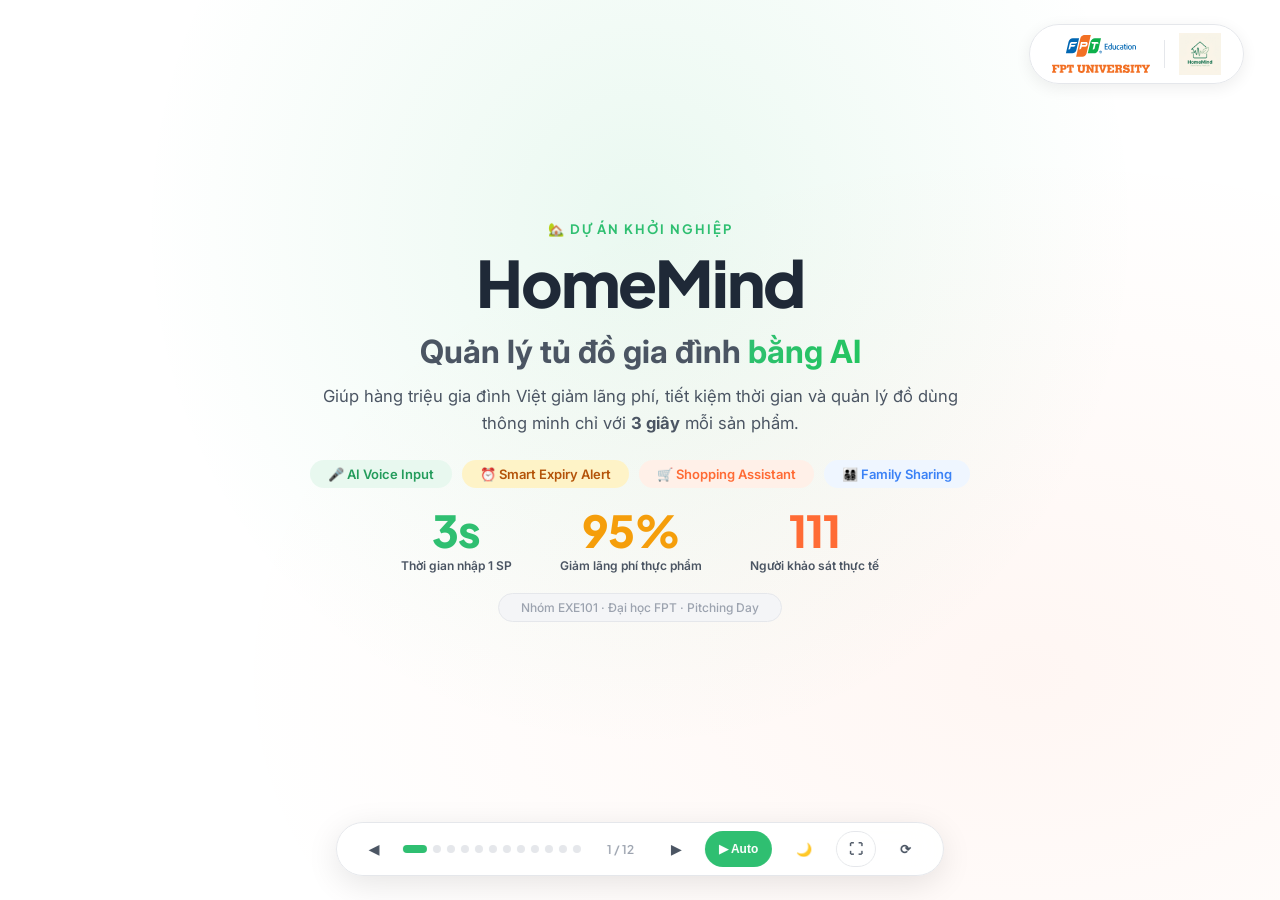
==== commit a734c74b: "update slide 11" ====
--- a/index.html
+++ b/index.html
@@ -16,7 +16,7 @@
 <nav class="slide-nav">
   <button onclick="prevSlide()" title="Slide trước (Mũi tên Trái / Up)">◀</button>
   <div class="slide-dots" id="dots"></div>
-  <span class="slide-counter" id="counter">1 / 11</span>
+  <span class="slide-counter" id="counter">1 / 12</span>
   <button onclick="nextSlide()" title="Slide tiếp (Mũi tên Phải / Down)">▶</button>
   <button class="auto-btn" id="autoPlayBtn" onclick="toggleAutoPlay()" title="Tự động phát (Phím Spacebar)">▶ Auto</button>
   <button class="theme-btn" id="themeBtn" onclick="toggleTheme()" title="Chuyển chế độ Sáng/Tối (Phím D)">🌙</button>
@@ -483,7 +483,10 @@
   </div>
 
   <div class="mt-16 flex-center" style="gap:16px;flex-wrap:wrap;margin-top:14px;">
-    <span style="font-size:13.5px;color:var(--text-muted);font-weight:600;">📺 Demo Shorts Video (Backup):</span>
+    <span style="font-size:13.5px;color:var(--text-muted);font-weight:600;">📱 Live App Prototype:</span>
+    <a href="https://demo-home-mind.vercel.app/" target="_blank" style="font-size:13.5px;color:var(--primary-dark);font-weight:800;text-decoration:none;">demo-home-mind.vercel.app ↗</a>
+    <span style="color:var(--border);">|</span>
+    <span style="font-size:13.5px;color:var(--text-muted);font-weight:600;">📺 Demo Shorts Video:</span>
     <a href="https://youtube.com/shorts/1OXZVjdCdi4" target="_blank" style="font-size:13.5px;color:var(--primary-dark);font-weight:800;text-decoration:none;">youtube.com/shorts/1OXZVjdCdi4 ↗</a>
   </div>
 </div>
@@ -521,7 +524,7 @@
       <div style="font-size:24px;font-weight:800;color:var(--primary-dark);font-family:var(--font-heading);">29.000₫<span style="font-size:12px;color:var(--text-muted);">/tháng</span></div>
       <div class="card-desc mt-8">
         Không giới hạn SP & AI Voice<br>
-        50 requests AI/tháng<br>
+        60 requests AI/tháng<br>
         Báo cáo chi tiêu gia đình
       </div>
     </div>
@@ -532,8 +535,8 @@
       <div style="font-size:24px;font-weight:800;color:#B45309;font-family:var(--font-heading);">59.000₫<span style="font-size:12px;color:var(--text-muted);">/tháng</span></div>
       <div class="card-desc mt-8">
         Chia sẻ 5 thành viên<br>
-        Đồng bộ tủ đồ real-time<br>
-        Danh sách mua sắm chung
+        100 requests AI/tháng<br>
+        Đồng bộ tủ đồ real-time
       </div>
     </div>
 
@@ -542,7 +545,7 @@
       <div class="card-title mt-8">B2B Micro-POS</div>
       <div style="font-size:24px;font-weight:800;color:var(--accent);font-family:var(--font-heading);">149.000₫<span style="font-size:12px;color:var(--text-muted);">/tháng</span></div>
       <div class="card-desc mt-8">
-        125 requests AI/tháng<br>
+        180 requests AI/tháng<br>
         Quản lý tồn kho tạp hóa<br>
         Cảnh báo cận HSD tự động
       </div>
@@ -562,9 +565,9 @@
     <div class="card">
       <h4>📊 Cơ Cấu Chi Phí (Cost Structure)</h4>
       <div style="font-size:12px;color:var(--text-secondary);line-height:1.6;margin-top:4px;">
-        • <strong>COGS:</strong> AI Gemini Flash (350₫ Free, 1.200₫ Premium, 3.000₫ POS), Cloud (1M₫/th), Payment Gateway (2.5%), Store Fee (15%).<br>
-        • <strong>OPEX (Cash):</strong> Marketing 2M₫/tháng (8M₫ N1), Token Stipend 900K₫/th (6 người), Maintenance.<br>
-        • <strong>Deferred Salary:</strong> Lương treo founder 36M₫ (N1) → 72M₫ (N2) → 108M₫ (N3).
+        • <strong>COGS:</strong> AI Gemini Flash (1.3K₫ Free, 4K₫ Premium, 6.5K₫ Family, 11.5K₫ POS), Cloud (1M₫/th), Payment (3%), Store Fee (15%).<br>
+        • <strong>OPEX (Cash):</strong> Marketing 4M₫/quý (16M₫ N1), Token Stipend 900K₫/quý (6 người), Maintenance 4.5M₫ N1.<br>
+        • <strong>Deferred Salary:</strong> Lương treo founder 18M₫/quý (72M N1) → 27M₫/quý (108M N2) → 36M₫/quý (144M N3).
       </div>
     </div>
   </div>
@@ -871,12 +874,69 @@
     <div style="text-align:left;">
       <div style="font-size:13.5px;font-weight:800;font-family:var(--font-heading);color:var(--text);">🏡 HomeMind — Nhóm EXE101 (ĐH FPT)</div>
       <div style="font-size:11px;color:var(--text-secondary);margin-top:1px;">
-        📧 hello@homemind.app · 🌐 homemind.app
+        📧 hoaibaole.qng@gmail.com · 🌐 homemind.app
       </div>
     </div>
     <div style="font-size:15px;font-weight:800;color:var(--primary);font-family:var(--font-heading);">
-      Cảm ơn quý hội đồng & nhà đầu tư! 🙏
-    </div>
+      Sẵn sàng đón nhận ý kiến đóng góp! 🙏
+    </div>
+  </div>
+</div>
+</section>
+
+<!-- ════════════════════════════════ -->
+<!-- SLIDE 12: THANK YOU & Q&A       -->
+<!-- ════════════════════════════════ -->
+<section class="slide slide-closing" data-index="11">
+<div class="slide-branding">
+  <img src="assets/images/logo/Logo_FPT.svg" alt="FPT University" class="brand-logo-fpt">
+  <div class="brand-divider"></div>
+  <img src="assets/images/logo/logo.png" alt="HomeMind Logo" class="brand-logo-project">
+</div>
+<div class="slide-inner text-center">
+  <span class="eyebrow eyebrow-accent" style="margin-bottom:8px;">🙏 LỜI CẢM ƠN & TRAO ĐỔI (Q&A)</span>
+  <h2 style="font-size:clamp(32px, 3.5vw, 44px);margin-bottom:10px;">Cảm ơn Quý Hội Đồng & Nhà Đầu Tư!</h2>
+  <p class="lead mx-auto mb-20" style="max-width:760px;">
+    <strong>HomeMind</strong> — Giải phóng gánh nặng ghi nhớ & giảm thiểu lãng phí thực phẩm cho hàng triệu gia đình Việt.
+  </p>
+
+  <div class="grid-2 mx-auto" style="max-width:920px;text-align:left;margin-bottom:20px;">
+    <!-- Interactive Live Prototype Card -->
+    <div class="card card-highlight text-center" style="padding:22px 20px;display:flex;flex-direction:column;justify-content:center;align-items:center;">
+      <span style="font-size:36px;margin-bottom:6px;">🚀</span>
+      <div style="font-size:16px;font-weight:800;color:var(--primary-dark);margin-bottom:6px;">TRẢI NGHIỆM PROTOTYPE TRỰC TUYẾN</div>
+      <div style="font-size:12.5px;color:var(--text-secondary);margin-bottom:16px;line-height:1.5;max-width:340px;">
+        Dùng thử ứng dụng HomeMind trực tiếp trên trình duyệt với đầy đủ tính năng AI Voice & Quản lý tủ đồ
+      </div>
+      <a href="https://demo-home-mind.vercel.app/" target="_blank" style="display:inline-flex;align-items:center;gap:8px;padding:12px 24px;background:var(--primary);color:#fff;font-weight:800;font-size:14px;border-radius:var(--radius-full);text-decoration:none;box-shadow:0 4px 16px rgba(47,191,113,0.35);transition:all 0.3s ease;">
+        <span>👉</span> <span>demo-home-mind.vercel.app</span> <span>↗</span>
+      </a>
+    </div>
+
+    <!-- Contact & Project Links Card -->
+    <div class="card" style="padding:20px;display:flex;flex-direction:column;justify-content:space-between;">
+      <div>
+        <h4 style="margin-bottom:12px;color:var(--primary-dark);font-size:14.5px;display:flex;align-items:center;gap:8px;">
+          <span style="font-size:18px;">📬</span> THÔNG TIN DỰ ÁN & LIÊN HỆ
+        </h4>
+        <div style="font-size:12.5px;color:var(--text-secondary);line-height:1.8;">
+          🏢 <strong>Đội ngũ:</strong> Nhóm 6 thành viên (EXE101 - ĐH FPT)<br>
+          📧 <strong>Email:</strong> <a href="mailto:hoaibaole.qng@gmail.com" style="color:var(--primary-dark);text-decoration:none;font-weight:700;">hoaibaole.qng@gmail.com</a><br>
+          📊 <strong>Business Model Canvas:</strong> <a href="https://business-model-canvas-exe-101.vercel.app/" target="_blank" style="color:var(--primary-dark);text-decoration:none;font-weight:700;">business-model-canvas-exe-101.vercel.app ↗</a><br>
+          🎬 <strong>Video Demo (Shorts):</strong> <a href="https://youtube.com/shorts/1OXZVjdCdi4" target="_blank" style="color:var(--primary-dark);text-decoration:none;font-weight:700;">youtube.com/shorts/1OXZVjdCdi4 ↗</a>
+        </div>
+      </div>
+      <div class="tag tag-gold text-center" style="margin-top:12px;padding:6px 12px;font-size:11.5px;font-weight:700;display:block;">
+        💬 Sẵn sàng trả lời mọi câu hỏi & góp ý từ Quý Hội Đồng!
+      </div>
+    </div>
+  </div>
+
+  <div style="padding:10px 24px;background:var(--bg-card);border:1px solid var(--border);border-radius:var(--radius-xl);display:inline-flex;align-items:center;gap:14px;">
+    <span style="font-size:20px;">🏡</span>
+    <span style="font-size:13.5px;font-weight:700;color:var(--text-secondary);">
+      "Smart Home Inventory Powered by AI — Simple, Fast & Essential"
+    </span>
   </div>
 </div>
 </section>
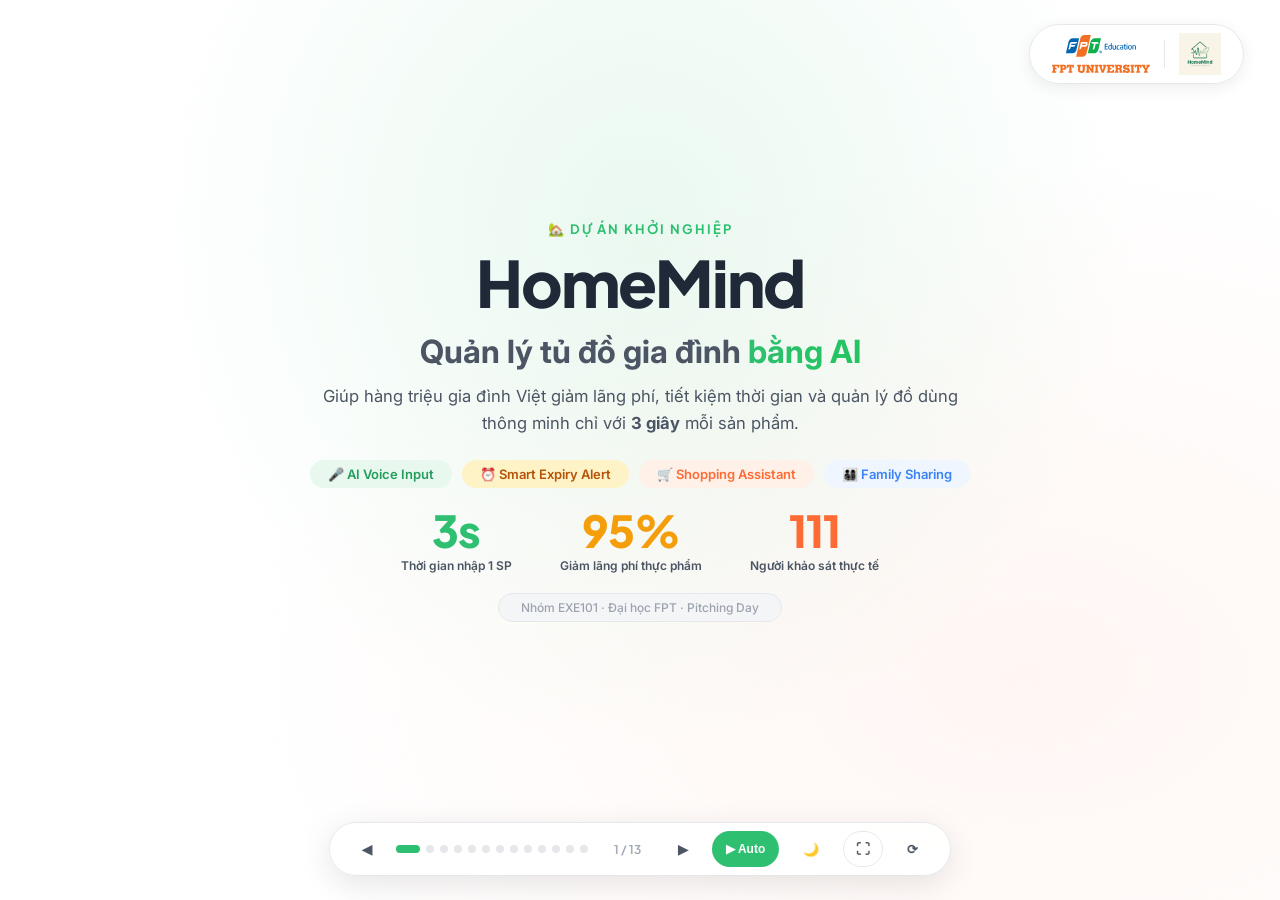
==== commit f84c1293: "feat:add agenda slide" ====
--- a/index.html
+++ b/index.html
@@ -1,948 +1,1265 @@
 <!DOCTYPE html>
 <html lang="vi">
+
 <head>
-<meta charset="UTF-8">
-<meta name="viewport" content="width=device-width, initial-scale=1.0">
-<title>HomeMind — Smart Home Inventory | Pitch Deck EXE101</title>
-<link rel="stylesheet" href="assets/css/style.css">
-<link rel="icon" type="image/svg+xml" href="data:image/svg+xml,<svg xmlns='http://www.w3.org/2000/svg' viewBox='0 0 100 100'><text y='.9em' font-size='90'>🏡</text></svg>">
+  <meta charset="UTF-8">
+  <meta name="viewport" content="width=device-width, initial-scale=1.0">
+  <title>HomeMind — Smart Home Inventory | Pitch Deck EXE101</title>
+  <link rel="stylesheet" href="assets/css/style.css">
+  <link rel="icon" type="image/svg+xml"
+    href="data:image/svg+xml,<svg xmlns='http://www.w3.org/2000/svg' viewBox='0 0 100 100'><text y='.9em' font-size='90'>🏡</text></svg>">
 </head>
+
 <body>
 
-<div id="demo-bar" style="position:fixed;top:0;left:0;right:0;height:4px;z-index:9999;background:var(--border);display:none;">
-  <div id="demo-progress" style="height:100%;background:var(--primary);width:0%;transition:width 0.3s linear;"></div>
-</div>
-
-<nav class="slide-nav">
-  <button onclick="prevSlide()" title="Slide trước (Mũi tên Trái / Up)">◀</button>
-  <div class="slide-dots" id="dots"></div>
-  <span class="slide-counter" id="counter">1 / 12</span>
-  <button onclick="nextSlide()" title="Slide tiếp (Mũi tên Phải / Down)">▶</button>
-  <button class="auto-btn" id="autoPlayBtn" onclick="toggleAutoPlay()" title="Tự động phát (Phím Spacebar)">▶ Auto</button>
-  <button class="theme-btn" id="themeBtn" onclick="toggleTheme()" title="Chuyển chế độ Sáng/Tối (Phím D)">🌙</button>
-  <button class="fullscreen-btn" id="fullscreenBtn" onclick="toggleFullscreen()" title="Toàn màn hình (Phím F)">⛶</button>
-  <button onclick="goSlide(0)" title="Trở về Slide 1 (Phím Home)">⟳</button>
-</nav>
-
-<div class="slides-wrapper" id="slidesWrapper">
-
-<!-- ════════════════════════════════ -->
-<!-- SLIDE 1: OPENING                -->
-<!-- ════════════════════════════════ -->
-<section class="slide slide-opening active" data-index="0">
-<div class="slide-branding">
-  <img src="assets/images/logo/Logo_FPT.svg" alt="FPT University" class="brand-logo-fpt">
-  <div class="brand-divider"></div>
-  <img src="assets/images/logo/logo.png" alt="HomeMind Logo" class="brand-logo-project">
-</div>
-<div class="slide-inner text-center">
-  <span class="eyebrow">🏡 DỰ ÁN KHỞI NGHIỆP</span>
-  <h1>HomeMind</h1>
-  <div style="font-size:clamp(20px,2.5vw,32px);font-weight:700;color:var(--text-secondary);margin-bottom:12px;">
-    Quản lý tủ đồ gia đình <span class="text-gradient">bằng AI</span>
+  <div id="demo-bar"
+    style="position:fixed;top:0;left:0;right:0;height:4px;z-index:9999;background:var(--border);display:none;">
+    <div id="demo-progress" style="height:100%;background:var(--primary);width:0%;transition:width 0.3s linear;"></div>
   </div>
-  <p class="lead mx-auto" style="max-width:640px;">
-    Giúp hàng triệu gia đình Việt giảm lãng phí, tiết kiệm thời gian và quản lý đồ dùng thông minh chỉ với <strong>3 giây</strong> mỗi sản phẩm.
-  </p>
-  
-  <div style="margin:20px 0;display:flex;gap:10px;justify-content:center;flex-wrap:wrap;">
-    <span class="tag" style="font-size:13px;padding:6px 18px;">🎤 AI Voice Input</span>
-    <span class="tag tag-gold" style="font-size:13px;padding:6px 18px;">⏰ Smart Expiry Alert</span>
-    <span class="tag tag-orange" style="font-size:13px;padding:6px 18px;">🛒 Shopping Assistant</span>
-    <span class="tag tag-blue" style="font-size:13px;padding:6px 18px;">👨‍👩‍👧‍👦 Family Sharing</span>
+
+  <nav class="slide-nav">
+    <button onclick="prevSlide()" title="Slide trước (Mũi tên Trái / Up)">◀</button>
+    <div class="slide-dots" id="dots"></div>
+    <span class="slide-counter" id="counter">1 / 13</span>
+    <button onclick="nextSlide()" title="Slide tiếp (Mũi tên Phải / Down)">▶</button>
+    <button class="auto-btn" id="autoPlayBtn" onclick="toggleAutoPlay()" title="Tự động phát (Phím Spacebar)">▶
+      Auto</button>
+    <button class="theme-btn" id="themeBtn" onclick="toggleTheme()" title="Chuyển chế độ Sáng/Tối (Phím D)">🌙</button>
+    <button class="fullscreen-btn" id="fullscreenBtn" onclick="toggleFullscreen()"
+      title="Toàn màn hình (Phím F)">⛶</button>
+    <button onclick="goSlide(0)" title="Trở về Slide 1 (Phím Home)">⟳</button>
+  </nav>
+
+  <div class="slides-wrapper" id="slidesWrapper">
+
+    <!-- ════════════════════════════════ -->
+    <!-- SLIDE 1: OPENING                -->
+    <!-- ════════════════════════════════ -->
+    <section class="slide slide-opening active" data-index="0">
+      <div class="slide-branding">
+        <img src="assets/images/logo/Logo_FPT.svg" alt="FPT University" class="brand-logo-fpt">
+        <div class="brand-divider"></div>
+        <img src="assets/images/logo/logo.png" alt="HomeMind Logo" class="brand-logo-project">
+      </div>
+      <div class="slide-inner text-center">
+        <span class="eyebrow">🏡 DỰ ÁN KHỞI NGHIỆP</span>
+        <h1>HomeMind</h1>
+        <div style="font-size:clamp(20px,2.5vw,32px);font-weight:700;color:var(--text-secondary);margin-bottom:12px;">
+          Quản lý tủ đồ gia đình <span class="text-gradient">bằng AI</span>
+        </div>
+        <p class="lead mx-auto" style="max-width:640px;">
+          Giúp hàng triệu gia đình Việt giảm lãng phí, tiết kiệm thời gian và quản lý đồ dùng thông minh chỉ với
+          <strong>3 giây</strong> mỗi sản phẩm.
+        </p>
+
+        <div style="margin:20px 0;display:flex;gap:10px;justify-content:center;flex-wrap:wrap;">
+          <span class="tag" style="font-size:13px;padding:6px 18px;">🎤 AI Voice Input</span>
+          <span class="tag tag-gold" style="font-size:13px;padding:6px 18px;">⏰ Smart Expiry Alert</span>
+          <span class="tag tag-orange" style="font-size:13px;padding:6px 18px;">🛒 Shopping Assistant</span>
+          <span class="tag tag-blue" style="font-size:13px;padding:6px 18px;">👨‍👩‍👧‍👦 Family Sharing</span>
+        </div>
+
+        <div class="stat-row" style="gap:48px;">
+          <div>
+            <div class="stat-value">3s</div>
+            <div class="stat-label">Thời gian nhập 1 SP</div>
+          </div>
+          <div>
+            <div class="stat-value gold">95%</div>
+            <div class="stat-label">Giảm lãng phí thực phẩm</div>
+          </div>
+          <div>
+            <div class="stat-value accent">111</div>
+            <div class="stat-label">Người khảo sát thực tế</div>
+          </div>
+        </div>
+
+        <div style="margin-top:20px;">
+          <span
+            style="display:inline-block;padding:6px 22px;border-radius:999px;border:1px solid var(--border);font-size:12px;color:var(--text-muted);background:var(--bg-soft);font-weight:500;">
+            Nhóm EXE101 · Đại học FPT · Pitching Day
+          </span>
+        </div>
+      </div>
+    </section>
+
+    <!-- ════════════════════════════════ -->
+    <!-- SLIDE 2: AGENDA                 -->
+    <!-- ════════════════════════════════ -->
+    <section class="slide" data-index="1">
+      <div class="slide-branding">
+        <img src="assets/images/logo/Logo_FPT.svg" alt="FPT University" class="brand-logo-fpt">
+        <div class="brand-divider"></div>
+        <img src="assets/images/logo/logo.png" alt="HomeMind Logo" class="brand-logo-project">
+      </div>
+      <div class="slide-inner">
+        <span class="eyebrow">📋 NỘI DUNG THUYẾT TRÌNH</span>
+        <h2>Chương Trình Hôm Nay</h2>
+        <p class="lead" style="margin-bottom:28px;">Hội đồng giám khảo sẽ theo dõi hành trình HomeMind qua <strong>10
+            phần nội dung</strong> được trình bày theo trình tự logic từ vấn đề đến giải pháp và tiềm năng tăng trưởng.
+        </p>
+
+        <div style="display:grid;grid-template-columns:1fr 1fr;gap:14px 28px;">
+
+          <!-- Left column -->
+          <div style="display:flex;flex-direction:column;gap:12px;">
+
+            <div class="agenda-item"
+              style="display:flex;align-items:center;gap:14px;padding:14px 18px;background:var(--bg-card);border:1px solid var(--border);border-radius:var(--radius-lg);box-shadow:var(--shadow-sm);transition:all 0.25s ease;cursor:default;"
+              onmouseover="this.style.borderColor='rgba(47,191,113,0.4)';this.style.transform='translateY(-2px)';this.style.boxShadow='var(--shadow-md)'"
+              onmouseout="this.style.borderColor='var(--border)';this.style.transform='';this.style.boxShadow='var(--shadow-sm)'">
+              <div
+                style="width:36px;height:36px;border-radius:50%;background:var(--primary);color:#fff;display:flex;align-items:center;justify-content:center;font-weight:800;font-size:15px;font-family:var(--font-heading);flex-shrink:0;">
+                01</div>
+              <div>
+                <div style="font-family:var(--font-heading);font-weight:700;font-size:14px;color:var(--text);">👥 Giới
+                  thiệu Đội ngũ</div>
+                <div style="font-size:12px;color:var(--text-secondary);margin-top:2px;">6 thành viên EXE101 — FPT
+                  University</div>
+              </div>
+            </div>
+
+            <div class="agenda-item"
+              style="display:flex;align-items:center;gap:14px;padding:14px 18px;background:var(--bg-card);border:1px solid var(--border);border-radius:var(--radius-lg);box-shadow:var(--shadow-sm);transition:all 0.25s ease;cursor:default;"
+              onmouseover="this.style.borderColor='rgba(239,68,68,0.4)';this.style.transform='translateY(-2px)';this.style.boxShadow='var(--shadow-md)'"
+              onmouseout="this.style.borderColor='var(--border)';this.style.transform='';this.style.boxShadow='var(--shadow-sm)'">
+              <div
+                style="width:36px;height:36px;border-radius:50%;background:var(--danger);color:#fff;display:flex;align-items:center;justify-content:center;font-weight:800;font-size:15px;font-family:var(--font-heading);flex-shrink:0;">
+                02</div>
+              <div>
+                <div style="font-family:var(--font-heading);font-weight:700;font-size:14px;color:var(--text);">😩 Vấn đề
+                  Thực tế</div>
+                <div style="font-size:12px;color:var(--text-secondary);margin-top:2px;">Pain points — Dữ liệu khảo sát
+                  111 người</div>
+              </div>
+            </div>
+
+            <div class="agenda-item"
+              style="display:flex;align-items:center;gap:14px;padding:14px 18px;background:var(--bg-card);border:1px solid var(--border);border-radius:var(--radius-lg);box-shadow:var(--shadow-sm);transition:all 0.25s ease;cursor:default;"
+              onmouseover="this.style.borderColor='rgba(47,191,113,0.4)';this.style.transform='translateY(-2px)';this.style.boxShadow='var(--shadow-md)'"
+              onmouseout="this.style.borderColor='var(--border)';this.style.transform='';this.style.boxShadow='var(--shadow-sm)'">
+              <div
+                style="width:36px;height:36px;border-radius:50%;background:linear-gradient(135deg,var(--primary),#22C55E);color:#fff;display:flex;align-items:center;justify-content:center;font-weight:800;font-size:15px;font-family:var(--font-heading);flex-shrink:0;">
+                03</div>
+              <div>
+                <div style="font-family:var(--font-heading);font-weight:700;font-size:14px;color:var(--text);">💡 Giải
+                  pháp &amp; Đột phá</div>
+                <div style="font-size:12px;color:var(--text-secondary);margin-top:2px;">AI Voice + Vision — Zero Text
+                  Entry 3 giây</div>
+              </div>
+            </div>
+
+            <div class="agenda-item"
+              style="display:flex;align-items:center;gap:14px;padding:14px 18px;background:var(--bg-card);border:1px solid var(--border);border-radius:var(--radius-lg);box-shadow:var(--shadow-sm);transition:all 0.25s ease;cursor:default;"
+              onmouseover="this.style.borderColor='rgba(59,130,246,0.4)';this.style.transform='translateY(-2px)';this.style.boxShadow='var(--shadow-md)'"
+              onmouseout="this.style.borderColor='var(--border)';this.style.transform='';this.style.boxShadow='var(--shadow-sm)'">
+              <div
+                style="width:36px;height:36px;border-radius:50%;background:var(--info);color:#fff;display:flex;align-items:center;justify-content:center;font-weight:800;font-size:15px;font-family:var(--font-heading);flex-shrink:0;">
+                04</div>
+              <div>
+                <div style="font-family:var(--font-heading);font-weight:700;font-size:14px;color:var(--text);">📊 Phân
+                  tích Thị trường</div>
+                <div style="font-size:12px;color:var(--text-secondary);margin-top:2px;">Smart Home VN $358M → $1.7B |
+                  TAM/SAM/SOM</div>
+              </div>
+            </div>
+
+            <div class="agenda-item"
+              style="display:flex;align-items:center;gap:14px;padding:14px 18px;background:var(--bg-card);border:1px solid var(--border);border-radius:var(--radius-lg);box-shadow:var(--shadow-sm);transition:all 0.25s ease;cursor:default;"
+              onmouseover="this.style.borderColor='rgba(245,158,11,0.4)';this.style.transform='translateY(-2px)';this.style.boxShadow='var(--shadow-md)'"
+              onmouseout="this.style.borderColor='var(--border)';this.style.transform='';this.style.boxShadow='var(--shadow-sm)'">
+              <div
+                style="width:36px;height:36px;border-radius:50%;background:var(--gold);color:#fff;display:flex;align-items:center;justify-content:center;font-weight:800;font-size:15px;font-family:var(--font-heading);flex-shrink:0;">
+                05</div>
+              <div>
+                <div style="font-family:var(--font-heading);font-weight:700;font-size:14px;color:var(--text);">🔬 Market
+                  Validation</div>
+                <div style="font-size:12px;color:var(--text-secondary);margin-top:2px;">111 mẫu khảo sát sơ cấp — Chân
+                  dung KH</div>
+              </div>
+            </div>
+
+          </div>
+
+          <!-- Right column -->
+          <div style="display:flex;flex-direction:column;gap:12px;">
+
+            <div class="agenda-item"
+              style="display:flex;align-items:center;gap:14px;padding:14px 18px;background:var(--bg-card);border:1px solid var(--border);border-radius:var(--radius-lg);box-shadow:var(--shadow-sm);transition:all 0.25s ease;cursor:default;"
+              onmouseover="this.style.borderColor='rgba(47,191,113,0.4)';this.style.transform='translateY(-2px)';this.style.boxShadow='var(--shadow-md)'"
+              onmouseout="this.style.borderColor='var(--border)';this.style.transform='';this.style.boxShadow='var(--shadow-sm)'">
+              <div
+                style="width:36px;height:36px;border-radius:50%;background:linear-gradient(135deg,#10B981,#059669);color:#fff;display:flex;align-items:center;justify-content:center;font-weight:800;font-size:15px;font-family:var(--font-heading);flex-shrink:0;">
+                06</div>
+              <div>
+                <div style="font-family:var(--font-heading);font-weight:700;font-size:14px;color:var(--text);">📱
+                  Product Demo</div>
+                <div style="font-size:12px;color:var(--text-secondary);margin-top:2px;">Giao diện thực tế — AI Voice
+                  Input Live</div>
+              </div>
+            </div>
+
+            <div class="agenda-item"
+              style="display:flex;align-items:center;gap:14px;padding:14px 18px;background:var(--bg-card);border:1px solid var(--border);border-radius:var(--radius-lg);box-shadow:var(--shadow-sm);transition:all 0.25s ease;cursor:default;"
+              onmouseover="this.style.borderColor='rgba(255,107,53,0.4)';this.style.transform='translateY(-2px)';this.style.boxShadow='var(--shadow-md)'"
+              onmouseout="this.style.borderColor='var(--border)';this.style.transform='';this.style.boxShadow='var(--shadow-sm)'">
+              <div
+                style="width:36px;height:36px;border-radius:50%;background:var(--accent);color:#fff;display:flex;align-items:center;justify-content:center;font-weight:800;font-size:15px;font-family:var(--font-heading);flex-shrink:0;">
+                07</div>
+              <div>
+                <div style="font-family:var(--font-heading);font-weight:700;font-size:14px;color:var(--text);">💼 Mô
+                  hình Kinh doanh</div>
+                <div style="font-size:12px;color:var(--text-secondary);margin-top:2px;">Freemium + Subscription +
+                  Affiliate</div>
+              </div>
+            </div>
+
+            <div class="agenda-item"
+              style="display:flex;align-items:center;gap:14px;padding:14px 18px;background:var(--bg-card);border:1px solid var(--border);border-radius:var(--radius-lg);box-shadow:var(--shadow-sm);transition:all 0.25s ease;cursor:default;"
+              onmouseover="this.style.borderColor='rgba(47,191,113,0.4)';this.style.transform='translateY(-2px)';this.style.boxShadow='var(--shadow-md)'"
+              onmouseout="this.style.borderColor='var(--border)';this.style.transform='';this.style.boxShadow='var(--shadow-sm)'">
+              <div
+                style="width:36px;height:36px;border-radius:50%;background:linear-gradient(135deg,#6366F1,#4F46E5);color:#fff;display:flex;align-items:center;justify-content:center;font-weight:800;font-size:15px;font-family:var(--font-heading);flex-shrink:0;">
+                08</div>
+              <div>
+                <div style="font-family:var(--font-heading);font-weight:700;font-size:14px;color:var(--text);">🚀 Lộ
+                  trình Phát triển</div>
+                <div style="font-size:12px;color:var(--text-secondary);margin-top:2px;">3-Year Roadmap — 3.720 users
+                  (2027–2029)</div>
+              </div>
+            </div>
+
+            <div class="agenda-item"
+              style="display:flex;align-items:center;gap:14px;padding:14px 18px;background:var(--bg-card);border:1px solid var(--border);border-radius:var(--radius-lg);box-shadow:var(--shadow-sm);transition:all 0.25s ease;cursor:default;"
+              onmouseover="this.style.borderColor='rgba(245,158,11,0.4)';this.style.transform='translateY(-2px)';this.style.boxShadow='var(--shadow-md)'"
+              onmouseout="this.style.borderColor='var(--border)';this.style.transform='';this.style.boxShadow='var(--shadow-sm)'">
+              <div
+                style="width:36px;height:36px;border-radius:50%;background:linear-gradient(135deg,#F59E0B,#D97706);color:#fff;display:flex;align-items:center;justify-content:center;font-weight:800;font-size:15px;font-family:var(--font-heading);flex-shrink:0;">
+                09</div>
+              <div>
+                <div style="font-family:var(--font-heading);font-weight:700;font-size:14px;color:var(--text);">📈 Dự
+                  phóng Tài chính</div>
+                <div style="font-size:12px;color:var(--text-secondary);margin-top:2px;">P&amp;L 3 năm — Hòa vốn Q4/2028
+                  · MRR 409M</div>
+              </div>
+            </div>
+
+            <div class="agenda-item"
+              style="display:flex;align-items:center;gap:14px;padding:14px 18px;background:linear-gradient(135deg,rgba(47,191,113,0.06),rgba(47,191,113,0.02));border:1.5px solid rgba(47,191,113,0.35);border-radius:var(--radius-lg);box-shadow:var(--shadow-sm);transition:all 0.25s ease;cursor:default;"
+              onmouseover="this.style.borderColor='rgba(47,191,113,0.6)';this.style.transform='translateY(-2px)';this.style.boxShadow='0 8px 24px rgba(47,191,113,0.18)'"
+              onmouseout="this.style.borderColor='rgba(47,191,113,0.35)';this.style.transform='';this.style.boxShadow='var(--shadow-sm)'">
+              <div
+                style="width:36px;height:36px;border-radius:50%;background:linear-gradient(135deg,var(--primary),var(--primary-dark));color:#fff;display:flex;align-items:center;justify-content:center;font-weight:800;font-size:15px;font-family:var(--font-heading);flex-shrink:0;">
+                10</div>
+              <div>
+                <div style="font-family:var(--font-heading);font-weight:700;font-size:14px;color:var(--primary-dark);">
+                  💰 Kêu gọi Đầu tư &amp; Q&amp;A</div>
+                <div style="font-size:12px;color:var(--text-secondary);margin-top:2px;">Pre-Seed 56M₫ · Comparables ~2.41 tỷ₫ ·
+                  Hỏi đáp</div>
+              </div>
+            </div>
+
+          </div>
+        </div>
+      </div>
+    </section>
+
+    <!-- ════════════════════════════════ -->
+    <!-- SLIDE 3: DEDICATED TEAM SLIDE   -->
+    <!-- ════════════════════════════════ -->
+    <section class="slide" data-index="2">
+      <div class="slide-branding">
+        <img src="assets/images/logo/Logo_FPT.svg" alt="FPT University" class="brand-logo-fpt">
+        <div class="brand-divider"></div>
+        <img src="assets/images/logo/logo.png" alt="HomeMind Logo" class="brand-logo-project">
+      </div>
+      <div class="slide-inner">
+        <span class="eyebrow">👥 ĐỘI NGŨ DỰ ÁN</span>
+        <h2>Team HomeMind — Nhóm 6 Thành Viên</h2>
+        <p class="lead">Sự kết hợp giữa đội ngũ quản trị, phát triển kỹ thuật và chiến lược tiếp thị thị trường từ Đại
+          học FPT.</p>
+
+        <div class="team-grid-detailed mb-24">
+          <div class="team-card-detailed">
+            <img src="assets/images/teamIMG/PhamThiAnh.png" alt="Phạm Thị Ánh" class="team-photo-lg">
+            <div>
+              <div class="team-name">Phạm Thị Ánh</div>
+              <div class="team-role">Project Manager (PM)</div>
+              <div style="font-size:12px;color:var(--text-secondary);line-height:1.5;margin-top:4px;">
+                Quản trị dự án, xây dựng tầm nhìn sản phẩm & điều phối chiến lược kinh doanh B2B/B2C.
+              </div>
+            </div>
+          </div>
+
+          <div class="team-card-detailed">
+            <img src="assets/images/teamIMG/HoaiBao.png" alt="Hoài Bảo" class="team-photo-lg">
+            <div>
+              <div class="team-name">Hoài Bảo</div>
+              <div class="team-role">Lead Developer</div>
+              <div style="font-size:12px;color:var(--text-secondary);line-height:1.5;margin-top:4px;">
+                Tối ưu hóa mô hình AI Voice Tiếng Việt (LLM Gemini Flash) & thiết kế kiến trúc Backend.
+              </div>
+            </div>
+          </div>
+
+          <div class="team-card-detailed">
+            <img src="assets/images/teamIMG/VuQuang.jpg" alt="Vũ Minh Quang" class="team-photo-lg">
+            <div>
+              <div class="team-name">Vũ Minh Quang</div>
+              <div class="team-role">Fullstack Developer</div>
+              <div style="font-size:12px;color:var(--text-secondary);line-height:1.5;margin-top:4px;">
+                Phát triển ứng dụng di động & hệ thống đồng bộ tủ đồ gia đình real-time.
+              </div>
+            </div>
+          </div>
+
+          <div class="team-card-detailed">
+            <img src="assets/images/teamIMG/MinhThanh.png" alt="Minh Thành" class="team-photo-lg">
+            <div>
+              <div class="team-name">Minh Thành</div>
+              <div class="team-role">Frontend / Mobile Dev</div>
+              <div style="font-size:12px;color:var(--text-secondary);line-height:1.5;margin-top:4px;">
+                Thiết kế giao diện UI/UX, AI Confirmation Screen & trải nghiệm quét Barcode 3 giây.
+              </div>
+            </div>
+          </div>
+
+          <div class="team-card-detailed">
+            <img src="assets/images/teamIMG/HongNhung.png" alt="Hồng Nhung" class="team-photo-lg">
+            <div>
+              <div class="team-name">Hồng Nhung</div>
+              <div class="team-role">Marketing Lead</div>
+              <div style="font-size:12px;color:var(--text-secondary);line-height:1.5;margin-top:4px;">
+                Chủ trì khảo sát thực tế 111 người, phân tích nỗi đau người dùng & chiến lược Go-to-Market.
+              </div>
+            </div>
+          </div>
+
+          <div class="team-card-detailed">
+            <img src="assets/images/teamIMG/HaiYen.png" alt="Hải Yến" class="team-photo-lg">
+            <div>
+              <div class="team-name">Hải Yến</div>
+              <div class="team-role">Marketing Specialist</div>
+              <div style="font-size:12px;color:var(--text-secondary);line-height:1.5;margin-top:4px;">
+                Phát triển nội dung truyền thông TikTok/FB Ads & vận hành kênh giới thiệu Affiliate.
+              </div>
+            </div>
+          </div>
+        </div>
+
+        <div class="card card-highlight text-center" style="padding:14px 20px;">
+          <div style="font-size:13.5px;font-weight:800;color:var(--primary-dark);margin-bottom:4px;">🎯 TẠI SAO TEAM
+            HOMEMIND ĐỦ NĂNG LỰC GIẢI QUYẾT BÀI TOÁN NÀY?</div>
+          <div style="font-size:12.5px;color:var(--text-secondary);line-height:1.6;max-width:920px;margin:0 auto;">
+            "Sự kết hợp hoàn hảo giữa <strong>3 Lập trình viên AI/Mobile (LLM Gemini Flash & Realtime Sync)</strong> +
+            <strong>2 Marketing Leads (Khảo sát 111 mẫu thực địa & Go-to-Market)</strong> + <strong>1 PM Điều
+              phối</strong> — Đội ngũ có năng lực kỹ thuật & thực chiến trực tiếp để tối ưu trải nghiệm Zero-Text-Entry
+            3 giây."
+          </div>
+        </div>
+      </div>
+    </section>
+
+    <!-- ════════════════════════════════ -->
+    <!-- SLIDE 4: PROBLEM                -->
+    <!-- ════════════════════════════════ -->
+    <section class="slide" data-index="3">
+      <div class="slide-branding">
+        <img src="assets/images/logo/Logo_FPT.svg" alt="FPT University" class="brand-logo-fpt">
+        <div class="brand-divider"></div>
+        <img src="assets/images/logo/logo.png" alt="HomeMind Logo" class="brand-logo-project">
+      </div>
+      <div class="slide-inner">
+        <span class="eyebrow eyebrow-accent">😩 VẤN ĐỀ THỰC TẾ</span>
+        <h2>Bạn đã từng gặp chuyện này?</h2>
+        <p class="lead">
+          Người dùng không thiếu công cụ — họ thiếu một giải pháp đủ nhanh, đủ tự động để duy trì thói quen quản lý tủ
+          đồ hàng ngày.
+        </p>
+
+        <div class="grid-3 mb-20">
+          <div class="card" style="border-color:rgba(239,68,68,0.25);">
+            <span class="card-icon">🧠</span>
+            <div class="card-title" style="color:var(--danger);">Pain 1 — Gánh nặng ghi nhớ</div>
+            <div class="card-desc">
+              • <strong>48 người</strong> quên mua món đã hết<br>
+              • <strong>49 người</strong> cho biết "có quá nhiều thứ cần nhớ trong nhà"<br>
+              • Dễ mua thừa, mua trùng đồ vẫn còn
+            </div>
+            <div class="mt-8"><span class="tag tag-red">Q10 & Q12 (48/111)</span></div>
+          </div>
+
+          <div class="card" style="border-color:rgba(239,68,68,0.25);">
+            <span class="card-icon">🗑️</span>
+            <div class="card-title" style="color:var(--danger);">Pain 2 — Lãng phí thầm lặng</div>
+            <div class="card-desc">
+              • <strong>47 người</strong> phát hiện sản phẩm đã hết hạn<br>
+              • <strong>42 người</strong> không nhớ HSD của sản phẩm đã mở<br>
+              • Vứt bỏ hàng trăm nghìn đồng mỗi tháng
+            </div>
+            <div class="mt-8"><span class="tag tag-red">Q10 (47/111)</span></div>
+          </div>
+
+          <div class="card" style="border-color:rgba(239,68,68,0.25);">
+            <span class="card-icon">⏱️</span>
+            <div class="card-title" style="color:var(--danger);">Pain 3 — Rào cản nhập liệu</div>
+            <div class="card-desc">
+              • <strong>58 người</strong> từng bỏ ứng dụng quản lý vì nhập liệu thủ công mất thời gian<br>
+              • <strong>45 người</strong> yêu cầu nhập ≤10 giây/sản phẩm mới chấp nhận sử dụng
+            </div>
+            <div class="mt-8"><span class="tag tag-red">Q22 (58/111)</span></div>
+          </div>
+        </div>
+
+        <div class="split" style="margin-top:20px;">
+          <div class="split-item problem text-center">
+            <div style="font-size:36px;font-weight:800;color:var(--danger);font-family:var(--font-heading);">100K –
+              300K₫</div>
+            <div style="font-size:14px;color:var(--text-secondary);margin-top:4px;font-weight:600;">Tiền lãng phí trung
+              bình / gia đình / tháng</div>
+            <div class="mt-8 text-xs text-muted">Dữ liệu khảo sát Q13: 30/111 hộ gia đình B2C</div>
+          </div>
+
+          <div class="split-item problem text-center">
+            <div style="font-size:36px;font-weight:800;color:var(--danger);font-family:var(--font-heading);">&gt;80%
+            </div>
+            <div style="font-size:14px;color:var(--text-secondary);margin-top:4px;font-weight:600;">Người dùng bỏ app
+              quản lý sau 1 tuần</div>
+            <div class="mt-8 text-xs text-muted">Lý do chính: Nhập liệu bằng tay rườm rà (Q22: 58 người phản hồi)</div>
+          </div>
+        </div>
+      </div>
+    </section>
+
+    <!-- ════════════════════════════════ -->
+    <!-- SLIDE 5: SOLUTION               -->
+    <!-- ════════════════════════════════ -->
+    <section class="slide" data-index="4">
+      <div class="slide-branding">
+        <img src="assets/images/logo/Logo_FPT.svg" alt="FPT University" class="brand-logo-fpt">
+        <div class="brand-divider"></div>
+        <img src="assets/images/logo/logo.png" alt="HomeMind Logo" class="brand-logo-project">
+      </div>
+      <div class="slide-inner">
+        <span class="eyebrow">💡 GIẢI PHÁP & ĐỘT PHÁ</span>
+        <h2>HomeMind — Trợ lý AI cho tủ đồ gia đình</h2>
+        <p class="lead">Kết hợp AI Vision + AI Voice Tiếng Việt để loại bỏ hoàn toàn việc nhập liệu thủ công.</p>
+
+        <div class="grid-4 mb-20">
+          <div class="card card-highlight">
+            <span class="card-icon">🎤</span>
+            <div class="card-title">AI Voice Input</div>
+            <div class="card-desc">Nói tự nhiên: <em>"Tôi vừa mua đường, hạn 6 tháng sau"</em> — AI tự bóc tách và lưu
+              kho.</div>
+          </div>
+
+          <div class="card card-highlight">
+            <span class="card-icon">📷</span>
+            <div class="card-title">AI Vision Scan</div>
+            <div class="card-desc">Quét barcode hoặc nhãn sản phẩm. Nhận diện tên, danh mục, HSD trong <strong>3
+                giây</strong>.</div>
+          </div>
+
+          <div class="card card-highlight">
+            <span class="card-icon">⏰</span>
+            <div class="card-title">Smart Expiry Alert</div>
+            <div class="card-desc">Tự động phân loại: đồ tươi (3-5 ngày), đồ khô (1 tháng). Cảnh báo trước khi hết hạn.
+            </div>
+          </div>
+
+          <div class="card card-highlight">
+            <span class="card-icon">🛒</span>
+            <div class="card-title">Shopping Assistant</div>
+            <div class="card-desc">Tự động thêm vào DS mua sắm khi hết, đề xuất giá tốt từ Shopee/Lazada + Affiliate.
+            </div>
+          </div>
+        </div>
+
+        <span class="eyebrow" style="margin-top:16px;font-size:12px;">BẢNG SO SÁNH: ỨNG DỤNG TRUYỀN THỐNG VS
+          HOMEMIND</span>
+        <div class="comparison" style="margin-top:10px;">
+          <div class="comp-item old">
+            <div class="comp-label old">✗ App Quản Lý Truyền Thống</div>
+            <div class="comp-metric"><span>Thời gian nhập liệu</span><span>Manual (30-60s)</span></div>
+            <div class="comp-metric"><span>Nhắc hạn sử dụng</span><span>Cơ bản / Nhập tay HSD</span></div>
+            <div class="comp-metric"><span>Hỗ trợ Voice TV</span><span>Không có</span></div>
+            <div class="comp-metric"><span>Tỷ lệ bỏ app</span><span>&gt;80% sau 1 tuần</span></div>
+            <div class="comp-metric"><span>Đồng bộ gia đình</span><span>Thủ công / Độc lập</span></div>
+          </div>
+
+          <div class="comp-item new">
+            <div class="comp-label new">✓ HomeMind (AI Powered)</div>
+            <div class="comp-metric"><span>Thời gian nhập liệu</span><span><strong>AI Voice & Vision
+                  (3-5s)</strong></span></div>
+            <div class="comp-metric"><span>Nhắc hạn sử dụng</span><span><strong>Tự động + Thông minh</strong></span>
+            </div>
+            <div class="comp-metric"><span>Hỗ trợ Voice TV</span><span><strong>Tự nhiên Tiếng Việt</strong></span></div>
+            <div class="comp-metric"><span>Tỷ lệ bỏ app</span><span><strong>&lt;20% nhờ Zero Text Entry</strong></span>
+            </div>
+            <div class="comp-metric"><span>Đồng bộ gia đình</span><span><strong>Family Sharing real-time</strong></span>
+            </div>
+          </div>
+        </div>
+      </div>
+    </section>
+
+    <!-- ════════════════════════════════ -->
+    <!-- SLIDE 6: MARKET ANALYSIS        -->
+    <!-- ════════════════════════════════ -->
+    <section class="slide" data-index="5">
+      <div class="slide-branding">
+        <img src="assets/images/logo/Logo_FPT.svg" alt="FPT University" class="brand-logo-fpt">
+        <div class="brand-divider"></div>
+        <img src="assets/images/logo/logo.png" alt="HomeMind Logo" class="brand-logo-project">
+      </div>
+      <div class="slide-inner">
+        <span class="eyebrow">📊 PHÂN TÍCH THỊ TRƯỜNG</span>
+        <h2>Smart Home VN: $358M (2024) → $1.7B (2033)</h2>
+        <p class="lead">Thị trường bùng nổ với CAGR 9.20% — Giao thoa giữa Quản lý tủ đồ thông minh & Micro-POS tạp hóa
+          nhỏ.</p>
+
+        <div class="grid-3" style="margin-bottom:20px;">
+          <div class="card text-center">
+            <div class="card-number">$1.7B</div>
+            <div class="card-label">Smart Home VN (2033)</div>
+            <div class="mt-8">
+              <div class="progress-track">
+                <div class="progress-fill" style="width:100%"></div>
+              </div>
+            </div>
+            <div class="text-xs text-muted mt-8">CAGR 9.20% — IMARC Group Report<br>$358M (2024) → $453M (2026)</div>
+          </div>
+
+          <div class="card text-center">
+            <div class="card-number gold">$31B</div>
+            <div class="card-label">TMĐT Việt Nam (2026)</div>
+            <div class="mt-8">
+              <div class="progress-track">
+                <div class="progress-fill gold" style="width:75%"></div>
+              </div>
+            </div>
+            <div class="text-xs text-muted mt-8">Tăng trưởng &gt;20%/năm — Google e-Conomy<br>Nguồn thu Affiliate 5% từ
+              Shopee/TikTok</div>
+          </div>
+
+          <div class="card text-center">
+            <div class="card-number accent">111</div>
+            <div class="card-label">Mẫu Khảo Sát Thực Tế</div>
+            <div class="mt-8">
+              <div class="progress-track">
+                <div class="progress-fill accent" style="width:50%"></div>
+              </div>
+            </div>
+            <div class="text-xs text-muted mt-8">Dữ liệu sơ cấp EXE101 (06/2026)<br>96 B2C & 15 chủ cửa hàng B2B</div>
+          </div>
+        </div>
+
+        <div style="display:grid;grid-template-columns:1.8fr 1.2fr;gap:20px;margin-top:20px;">
+          <div class="card">
+            <h4 style="margin-bottom:8px;font-size:14px;color:var(--primary-dark);">📈 3 Động Lực Thị Trường Thuận Lợi
+            </h4>
+            <div style="font-size:12.5px;color:var(--text-secondary);line-height:1.7;">
+              • <strong>Social:</strong> Lối sống bận rộn gây lãng phí 100K-300K₫/tháng/hộ. Chủ tạp hóa ngại dùng POS
+              rườm rà.<br>
+              • <strong>Technology:</strong> LLM Gemini 3.5 Flash chi phí (1.300-11.500₫/user/th). 5G triệt tiêu độ trễ
+              AI Voice.<br>
+              • <strong>Behavior:</strong> Thói quen mua sắm online tăng vọt → Đề xuất mua lại tự động đạt ROI cao qua
+              Affiliate.
+            </div>
+          </div>
+
+          <div class="card text-center card-highlight" style="padding:16px;">
+            <div style="font-size:12px;font-weight:800;color:var(--primary-dark);letter-spacing:1px;">QUY MÔ THỊ TRƯỜNG
+              (TAM / SAM / SOM)</div>
+            <div class="card-number" style="font-size:24px;margin-top:6px;">TAM: $1.7B</div>
+            <div style="font-size:12.5px;color:var(--text-secondary);margin-top:2px;">SAM: <strong>~$120M</strong> (7%
+              TAM)</div>
+            <div style="font-size:13px;color:var(--primary-dark);font-weight:800;margin-top:4px;">SOM:
+              <strong>$2.4M</strong> (Mục tiêu 60K users)
+            </div>
+            <div class="text-xs text-muted mt-8">Dựa trên khảo sát WTP B2C 29K/th & B2B 149K/th</div>
+          </div>
+        </div>
+      </div>
+    </section>
+
+    <!-- ════════════════════════════════ -->
+    <!-- SLIDE 7: MARKET VALIDATION      -->
+    <!-- ════════════════════════════════ -->
+    <section class="slide" data-index="6">
+      <div class="slide-branding">
+        <img src="assets/images/logo/Logo_FPT.svg" alt="FPT University" class="brand-logo-fpt">
+        <div class="brand-divider"></div>
+        <img src="assets/images/logo/logo.png" alt="HomeMind Logo" class="brand-logo-project">
+      </div>
+      <div class="slide-inner">
+        <span class="eyebrow">🔬 MARKET VALIDATION</span>
+        <h2>111 người khảo sát thực tế — Dữ liệu sơ cấp</h2>
+        <p class="lead">Khảo sát & phỏng vấn sâu thực hiện bởi nhóm EXE101 kết hợp dữ liệu báo cáo UNEP và e-Conomy SEA.
+        </p>
+
+        <div class="grid-2 mb-24">
+          <div>
+            <h4 style="margin-bottom:12px;font-size:14px;">📊 Primary Data — Nỗi đau người dùng</h4>
+            <div style="display:grid;grid-template-columns:1fr 1fr;gap:8px;">
+              <div
+                style="padding:10px 12px;background:#FEF2F2;border-radius:var(--radius-md);border:1px solid rgba(239,68,68,0.15);">
+                <div style="font-size:20px;font-weight:800;color:var(--danger);font-family:var(--font-heading);">48/111
+                </div>
+                <div style="font-size:11px;color:var(--text-secondary);font-weight:500;">Quên mua món đã hết</div>
+              </div>
+              <div
+                style="padding:10px 12px;background:#FEF2F2;border-radius:var(--radius-md);border:1px solid rgba(239,68,68,0.15);">
+                <div style="font-size:20px;font-weight:800;color:var(--danger);font-family:var(--font-heading);">47/111
+                </div>
+                <div style="font-size:11px;color:var(--text-secondary);font-weight:500;">Đồ hết hạn mới phát hiện</div>
+              </div>
+              <div
+                style="padding:10px 12px;background:#FEF2F2;border-radius:var(--radius-md);border:1px solid rgba(239,68,68,0.15);">
+                <div style="font-size:20px;font-weight:800;color:var(--danger);font-family:var(--font-heading);">42/111
+                </div>
+                <div style="font-size:11px;color:var(--text-secondary);font-weight:500;">Quên HSD sản phẩm đã mở</div>
+              </div>
+              <div
+                style="padding:10px 12px;background:#FEF2F2;border-radius:var(--radius-md);border:1px solid rgba(239,68,68,0.15);">
+                <div style="font-size:20px;font-weight:800;color:var(--danger);font-family:var(--font-heading);">39/111
+                </div>
+                <div style="font-size:11px;color:var(--text-secondary);font-weight:500;">Mua trùng đồ vẫn còn</div>
+              </div>
+            </div>
+
+            <h4 style="margin:16px 0 8px;font-size:14px;">💰 Willingness to Pay & MVP Priority</h4>
+            <div style="display:grid;grid-template-columns:1fr 1fr;gap:8px;">
+              <div
+                style="padding:10px 12px;background:var(--primary-light);border-radius:var(--radius-md);border:1px solid rgba(47,191,113,0.2);">
+                <div style="font-size:18px;font-weight:800;color:var(--primary-dark);">39 người</div>
+                <div style="font-size:11px;color:var(--text-secondary);">Trả 20K-50K₫/tháng B2C</div>
+              </div>
+              <div
+                style="padding:10px 12px;background:var(--primary-light);border-radius:var(--radius-md);border:1px solid rgba(47,191,113,0.2);">
+                <div style="font-size:18px;font-weight:800;color:var(--primary-dark);">72 người</div>
+                <div style="font-size:11px;color:var(--text-secondary);">Chọn Nhắc HSD là MVP #1</div>
+              </div>
+            </div>
+          </div>
+
+          <div>
+            <h4 style="margin-bottom:12px;font-size:14px;">🎯 Chân dung khách hàng mục tiêu</h4>
+            <div class="card" style="padding:14px;margin-bottom:10px;">
+              <div style="display:flex;gap:6px;align-items:center;margin-bottom:6px;">
+                <span class="tag">B2C</span>
+                <span style="font-size:13px;font-weight:700;">"The Busy Optimizer"</span>
+              </div>
+              <div style="font-size:12px;color:var(--text-secondary);line-height:1.6;">
+                • 18-40 tuổi: NV văn phòng (29), Sinh viên (22), Cha mẹ con nhỏ (19)<br>
+                • Thu nhập: 7-15 triệu/tháng (40 người), 15-30 triệu (28 người)<br>
+                • Kênh tiếp cận chính: Bạn bè giới thiệu (63), Facebook (58), TikTok (57)
+              </div>
+            </div>
+
+            <div class="card" style="padding:14px;">
+              <div style="display:flex;gap:6px;align-items:center;margin-bottom:6px;">
+                <span class="tag tag-gold">B2B Micro</span>
+                <span style="font-size:13px;font-weight:700;">"The Agile Micro-Retailer"</span>
+              </div>
+              <div style="font-size:12px;color:var(--text-secondary);line-height:1.6;">
+                • Chủ tạp hóa nhỏ (18 người), Bán online (5 người)<br>
+                • Cần công cụ quản lý tồn kho đơn giản, chi phí thấp<br>
+                • Sẵn sàng trả 100K-200K₫/tháng (12 người)
+              </div>
+            </div>
+          </div>
+        </div>
+
+        <div class="mt-16 flex-center" style="gap:10px;margin-top:12px;">
+          <span style="font-size:12.5px;color:var(--text-muted);font-weight:600;">📊 Dynamic Business Model
+            Canvas:</span>
+          <a href="https://business-model-canvas-exe-101.vercel.app/" target="_blank"
+            style="font-size:12.5px;color:var(--primary-dark);font-weight:800;text-decoration:none;">business-model-canvas-exe-101.vercel.app
+            ↗</a>
+        </div>
+      </div>
+    </section>
+
+    <!-- ════════════════════════════════ -->
+    <!-- SLIDE 8: PRODUCT DEMO           -->
+    <!-- ════════════════════════════════ -->
+    <section class="slide" data-index="7">
+      <div class="slide-branding">
+        <img src="assets/images/logo/Logo_FPT.svg" alt="FPT University" class="brand-logo-fpt">
+        <div class="brand-divider"></div>
+        <img src="assets/images/logo/logo.png" alt="HomeMind Logo" class="brand-logo-project">
+      </div>
+      <div class="slide-inner">
+        <span class="eyebrow" style="font-size:14px;">📱 PRODUCT DEMO</span>
+        <h2 style="font-size:clamp(28px, 3.2vw, 38px);margin-bottom:8px;">Giao diện thực tế ứng dụng HomeMind</h2>
+        <p class="lead" style="font-size:15.5px;margin-bottom:10px;max-width:840px;">
+          Nói tự nhiên: <em>"Tôi vừa mua đường hạn 6 tháng, sữa chua hạn 7 ngày và dầu gội hạn 1 năm"</em> — AI tự động
+          bóc tách 3 sản phẩm trong 3 giây.
+        </p>
+
+        <div style="display:flex;gap:12px;justify-content:center;align-items:center;margin-bottom:10px;flex-wrap:wrap;">
+          <span class="tag tag-gold" style="font-size:11.5px;padding:4px 14px;">🏆 BẰNG CHỨNG PMF: 72/111 chọn Nhắc HSD
+            là MVP #1 | 39/111 sẵn sàng chi trả B2C</span>
+          <span class="tag tag-blue" style="font-size:11.5px;padding:4px 14px;">🛡️ CORE FLOW DEMO: Voice Input ➔ AI
+            Confirm | Video Backup Ready</span>
+        </div>
+
+        <div style="display:flex;gap:36px;align-items:center;justify-content:center;margin:16px 0 20px;">
+          <!-- Phone Screenshot 1: AI Voice Input -->
+          <div style="text-align:center;">
+            <div class="phone-frame-real">
+              <img src="assets/images/demo_voice_input.png" alt="Giao diện AI Voice Input" class="phone-screen-img">
+            </div>
+            <div style="font-size:14.5px;font-weight:800;color:var(--primary-dark);margin-top:10px;">🎙️ Step 1: AI
+              Voice Input ("Đang nghe...")</div>
+          </div>
+
+          <!-- Transition Arrow -->
+          <div style="display:flex;flex-direction:column;align-items:center;gap:8px;">
+            <span style="font-size:32px;color:var(--primary);font-weight:800;">➔</span>
+            <span class="tag tag-gold" style="font-size:12px;padding:6px 14px;font-weight:800;">⚡ 3 giây AI bóc
+              tách</span>
+          </div>
+
+          <!-- Phone Screenshot 2: AI Confirmation Screen -->
+          <div style="text-align:center;">
+            <div class="phone-frame-real">
+              <img src="assets/images/demo_ai_confirm.png" alt="Giao diện AI Confirmation Screen"
+                class="phone-screen-img">
+            </div>
+            <div style="font-size:14.5px;font-weight:800;color:var(--primary-dark);margin-top:10px;">✨ Step 2: AI
+              Confirmation ("Lưu 3 món")</div>
+          </div>
+        </div>
+
+        <div class="mt-16 flex-center" style="gap:16px;flex-wrap:wrap;margin-top:14px;">
+          <span style="font-size:13.5px;color:var(--text-muted);font-weight:600;">📱 Live App Prototype:</span>
+          <a href="https://demo-home-mind.vercel.app/" target="_blank"
+            style="font-size:13.5px;color:var(--primary-dark);font-weight:800;text-decoration:none;">demo-home-mind.vercel.app
+            ↗</a>
+          <span style="color:var(--border);">|</span>
+          <span style="font-size:13.5px;color:var(--text-muted);font-weight:600;">📺 Demo Shorts Video:</span>
+          <a href="https://youtube.com/shorts/1OXZVjdCdi4" target="_blank"
+            style="font-size:13.5px;color:var(--primary-dark);font-weight:800;text-decoration:none;">youtube.com/shorts/1OXZVjdCdi4
+            ↗</a>
+        </div>
+      </div>
+    </section>
+
+    <!-- ════════════════════════════════ -->
+    <!-- SLIDE 9: BUSINESS MODEL         -->
+    <!-- ════════════════════════════════ -->
+    <section class="slide" data-index="8">
+      <div class="slide-branding">
+        <img src="assets/images/logo/Logo_FPT.svg" alt="FPT University" class="brand-logo-fpt">
+        <div class="brand-divider"></div>
+        <img src="assets/images/logo/logo.png" alt="HomeMind Logo" class="brand-logo-project">
+      </div>
+      <div class="slide-inner">
+        <span class="eyebrow">💼 MÔ HÌNH KINH DOANH</span>
+        <h2>Freemium + Subscription + Affiliate</h2>
+        <p class="lead">Đa dạng hóa dòng tiền: B2C cá nhân (29K), gói Gia đình (59K), B2B cửa hàng (149K) và 5% hoa hồng
+          Affiliate TMĐT.</p>
+
+        <div class="grid-4" style="margin-bottom:18px;">
+          <div class="card text-center">
+            <span style="font-size:26px;">🌱</span>
+            <div class="card-title mt-8">Free Tier</div>
+            <div style="font-size:24px;font-weight:800;color:var(--text-secondary);font-family:var(--font-heading);">0₫
+            </div>
+            <div class="card-desc mt-8">
+              Tối đa 30 sản phẩm<br>
+              15 requests AI/tháng<br>
+              Nhắc HSD cơ bản
+            </div>
+          </div>
+
+          <div class="card text-center card-highlight">
+            <span style="font-size:26px;">🎯</span>
+            <div class="card-title mt-8">B2C Premium</div>
+            <div style="font-size:24px;font-weight:800;color:var(--primary-dark);font-family:var(--font-heading);">
+              29.000₫<span style="font-size:12px;color:var(--text-muted);">/tháng</span></div>
+            <div class="card-desc mt-8">
+              Không giới hạn SP & AI Voice<br>
+              60 requests AI/tháng<br>
+              Báo cáo chi tiêu gia đình
+            </div>
+          </div>
+
+          <div class="card text-center"
+            style="border-color:var(--gold);background:linear-gradient(180deg,rgba(245,158,11,0.05),var(--bg-card));">
+            <span style="font-size:26px;">👨‍👩‍👧‍👦</span>
+            <div class="card-title mt-8">Family Premium</div>
+            <div style="font-size:24px;font-weight:800;color:#B45309;font-family:var(--font-heading);">59.000₫<span
+                style="font-size:12px;color:var(--text-muted);">/tháng</span></div>
+            <div class="card-desc mt-8">
+              Chia sẻ 5 thành viên<br>
+              100 requests AI/tháng<br>
+              Đồng bộ tủ đồ real-time
+            </div>
+          </div>
+
+          <div class="card text-center card-highlight">
+            <span style="font-size:26px;">🏪</span>
+            <div class="card-title mt-8">B2B Micro-POS</div>
+            <div style="font-size:24px;font-weight:800;color:var(--accent);font-family:var(--font-heading);">
+              149.000₫<span style="font-size:12px;color:var(--text-muted);">/tháng</span></div>
+            <div class="card-desc mt-8">
+              180 requests AI/tháng<br>
+              Quản lý tồn kho tạp hóa<br>
+              Cảnh báo cận HSD tự động
+            </div>
+          </div>
+        </div>
+
+        <div class="grid-2" style="margin-bottom:18px;">
+          <div class="card">
+            <h4>💰 3 Dòng Doanh Thu (Revenue Streams)</h4>
+            <div style="font-size:12px;color:var(--text-secondary);line-height:1.6;margin-top:4px;">
+              1. <strong>Subscription Fees:</strong> Phí cố định từ gói Premium (29K), Family (59K) & Micro-POS
+              (149K).<br>
+              2. <strong>Affiliate Commissions:</strong> Hoa hồng trung bình 5% (Shopee 1-10%, TikTok 2-15%, AOV
+              200.000₫).<br>
+              3. <strong>B2B Data Insights (Phase 3):</strong> Báo cáo xu hướng tiêu dùng FMCG cho nhà phân phối.
+            </div>
+          </div>
+
+          <div class="card">
+            <h4>📊 Cơ Cấu Chi Phí (Cost Structure)</h4>
+            <div style="font-size:12px;color:var(--text-secondary);line-height:1.6;margin-top:4px;">
+              • <strong>COGS:</strong> AI Gemini Flash (1.3K₫ Free, 4K₫ Premium, 6.5K₫ Family, 11.5K₫ POS), Cloud
+              (1M₫/th), Payment (2.5%), Store Fee (15%).<br>
+              • <strong>OPEX (Cash):</strong> Marketing 3M₫/quý (12M₫ N1), Token Stipend 900K₫/quý (6 người),
+              Maintenance ~4M₫ N1.<br>
+              • <strong>Deferred Salary:</strong> Lương treo founder 18M₫/quý (72M N1) → 27M₫/quý (108M N2) → 36M₫/quý
+              (144M N3).
+            </div>
+          </div>
+        </div>
+
+        <div class="card card-highlight text-center"
+          style="margin-top:16px;padding:10px 16px;display:flex;justify-content:space-around;align-items:center;flex-wrap:wrap;gap:10px;">
+          <div>
+            <div style="font-size:10px;color:var(--text-muted);font-weight:700;">ARPU TRUNG BÌNH</div>
+            <div style="font-size:14px;font-weight:800;color:var(--primary-dark);">35.525₫/tháng</div>
+          </div>
+          <div>
+            <div style="font-size:10px;color:var(--text-muted);font-weight:700;">CAC NĂM 1</div>
+            <div style="font-size:14px;font-weight:800;color:var(--gold);">65.934₫</div>
+          </div>
+          <div>
+            <div style="font-size:10px;color:var(--text-muted);font-weight:700;">LTV NĂM 1</div>
+            <div style="font-size:14px;font-weight:800;color:var(--primary);">216.339₫</div>
+          </div>
+          <div>
+            <div style="font-size:10px;color:var(--text-muted);font-weight:700;">TỶ LỆ LTV / CAC</div>
+            <div style="font-size:14px;font-weight:800;color:var(--accent);">3.28× (Healthy &gt;3×)</div>
+          </div>
+        </div>
+      </div>
+    </section>
+
+    <!-- ════════════════════════════════ -->
+    <!-- SLIDE 10: ROADMAP & EXPANSION    -->
+    <!-- ════════════════════════════════ -->
+    <section class="slide" data-index="9">
+      <div class="slide-branding">
+        <img src="assets/images/logo/Logo_FPT.svg" alt="FPT University" class="brand-logo-fpt">
+        <div class="brand-divider"></div>
+        <img src="assets/images/logo/logo.png" alt="HomeMind Logo" class="brand-logo-project">
+      </div>
+      <div class="slide-inner">
+        <span class="eyebrow">🚀 LỘ TRÌNH PHÁT TRIỂN</span>
+        <h2>3-Year Roadmap & User Growth Plan</h2>
+        <p class="lead">Lộ trình 3 năm (2027–2029) phát triển từ Pilot tại TP.HCM đến mở rộng 3.720 trả phí toàn quốc.
+        </p>
+
+        <div style="display:grid;grid-template-columns:1.2fr 1fr;gap:20px;">
+          <div class="card">
+            <h4 style="margin-bottom:10px;font-size:14px;color:var(--primary-dark);">📍 Timeline Triển Khai 12-18 Tháng
+            </h4>
+            <div class="timeline">
+              <div class="timeline-item">
+                <div class="timeline-dot"></div>
+                <div class="timeline-title">Pilot (Q1/2027)</div>
+                <div class="timeline-desc">50 testers · 7 Paid users · Hoàn thiện MVP AI Voice & Expiry Reminder</div>
+              </div>
+
+              <div class="timeline-item">
+                <div class="timeline-dot gold"></div>
+                <div class="timeline-title">Q2 - Q3/2027</div>
+                <div class="timeline-desc">Launch Google Play & App Store · 55 Paid users · Mở Affiliate Shopee/TikTok
+                </div>
+              </div>
+
+              <div class="timeline-item">
+                <div class="timeline-dot orange"></div>
+                <div class="timeline-title">Q4/2027 (Cuối Năm 1)</div>
+                <div class="timeline-desc">95 Paid users (60 Premium, 25 Family, 10 POS) · Doanh thu Q4 ~11.2M₫/tháng
+                </div>
+              </div>
+
+              <div class="timeline-item">
+                <div class="timeline-dot" style="background:var(--accent);"></div>
+                <div class="timeline-title">Năm 2 & 3 (2028 - 2029)</div>
+                <div class="timeline-desc">835 Paid users (Năm 2) → 3.720 Paid users (Năm 3) · Doanh thu N3 đạt 1.046
+                  tỷ₫</div>
+              </div>
+            </div>
+          </div>
+
+          <div class="card">
+            <h4 style="margin-bottom:10px;font-size:14px;color:var(--primary-dark);">📈 Chỉ Số Tăng Trưởng 3 Năm
+              (2027-2029)</h4>
+            <table style="width:100%;font-size:12px;border-collapse:collapse;line-height:1.8;">
+              <thead>
+                <tr style="border-bottom:1px solid var(--border);text-align:left;color:var(--text-muted);">
+                  <th style="padding-bottom:4px;">Chỉ số</th>
+                  <th style="padding-bottom:4px;">Năm 1 (2027)</th>
+                  <th style="padding-bottom:4px;">Năm 2 (2028)</th>
+                  <th style="padding-bottom:4px;">Năm 3 (2029)</th>
+                </tr>
+              </thead>
+              <tbody>
+                <tr style="border-bottom:1px solid var(--border-light);">
+                  <td style="font-weight:600;padding:6px 0;">Total Paid Users</td>
+                  <td style="font-weight:700;">95</td>
+                  <td style="font-weight:700;color:var(--primary-dark);">835</td>
+                  <td style="font-weight:700;color:var(--accent);">3.720</td>
+                </tr>
+                <tr style="border-bottom:1px solid var(--border-light);">
+                  <td style="font-weight:600;padding:6px 0;">Micro-POS Stores</td>
+                  <td>10</td>
+                  <td>65</td>
+                  <td style="font-weight:700;color:var(--gold);">220</td>
+                </tr>
+                <tr style="border-bottom:1px solid var(--border-light);">
+                  <td style="font-weight:600;padding:6px 0;">MRR Q4 (Hàng tháng)</td>
+                  <td>~11.2 triệu₫</td>
+                  <td>~93.8 triệu₫</td>
+                  <td style="font-weight:700;color:var(--primary-dark);">~409.1 triệu₫</td>
+                </tr>
+                <tr>
+                  <td style="font-weight:600;padding:6px 0;">Tổng Doanh Thu/Năm</td>
+                  <td>19.8 triệu₫</td>
+                  <td>210.3 triệu₫</td>
+                  <td style="font-weight:700;color:var(--gold);">1.046 tỷ₫</td>
+                </tr>
+              </tbody>
+            </table>
+          </div>
+        </div>
+
+        <div class="card card-highlight" style="padding:10px 16px;margin-top:12px;">
+          <h4 style="margin-bottom:4px;font-size:12.5px;color:var(--primary-dark);">⚙️ VẬN HÀNH & NỀN TẢNG CÔNG NGHỆ
+            (TECH PIPELINE)</h4>
+          <div style="font-size:11.5px;color:var(--text-secondary);line-height:1.5;">
+            • <strong>Quy trình tự động hóa:</strong> User Voice Input ➔ Gemini Flash LLM Parser ➔ Cloud Realtime
+            Database ➔ Smart Expiry Cron Engine ➔ Affiliate Shopee Recommendation.<br>
+            • <strong>CI/CD Tech Pipeline:</strong> Tự động hóa kiểm thử & triển khai với Harness CI/CD Pipeline,
+            MongoDB Atlas Cloud Cluster & Firebase Push Notification Service.
+          </div>
+        </div>
+      </div>
+    </section>
+
+    <!-- ════════════════════════════════ -->
+    <!-- SLIDE 11: FINANCIAL             -->
+    <!-- ════════════════════════════════ -->
+    <section class="slide" data-index="10">
+      <div class="slide-branding">
+        <img src="assets/images/logo/Logo_FPT.svg" alt="FPT University" class="brand-logo-fpt">
+        <div class="brand-divider"></div>
+        <img src="assets/images/logo/logo.png" alt="HomeMind Logo" class="brand-logo-project">
+      </div>
+      <div class="slide-inner">
+        <span class="eyebrow">📈 DỰ PHÓNG TÀI CHÍNH (P&L 3 NĂM)</span>
+        <h2>3-Year Financial Projection & Unit Economics</h2>
+        <p class="lead">Tổng doanh thu Năm 3 đạt <strong>1.046 tỷ₫</strong> (MRR Q4 ~409M₫). Hòa vốn Full Accrual tại
+          <strong>Q4/2028</strong>.
+        </p>
+
+        <div class="grid-2" style="margin-bottom:20px;">
+          <!-- Chart 1: MRR Growth -->
+          <div class="chart-card">
+            <div style="display:flex;justify-content:space-between;align-items:center;">
+              <h4 style="font-size:13.5px;color:var(--primary-dark);">📊 Biểu Đồ MRR Growth (VNĐ/tháng)</h4>
+              <span class="tag tag-gold" style="font-size:10px;">🚀 ARR N3 ~1.64 tỷ₫</span>
+            </div>
+            <div class="chart-wrapper">
+              <div class="chart-y-axis">
+                <span>400M</span>
+                <span>300M</span>
+                <span>200M</span>
+                <span>100M</span>
+                <span>0M</span>
+              </div>
+              <div class="chart-grid-line" style="top:0%"></div>
+              <div class="chart-grid-line" style="top:25%"></div>
+              <div class="chart-grid-line" style="top:50%"></div>
+              <div class="chart-grid-line" style="top:75%"></div>
+
+              <div class="chart-bars">
+                <div class="chart-bar-col">
+                  <div class="chart-pill-value">11.2M₫</div>
+                  <div class="chart-bar-fill primary" style="height:12%;"></div>
+                  <div class="chart-x-label">Năm 1 (2027)</div>
+                </div>
+                <div class="chart-bar-col">
+                  <div class="chart-pill-value">93.8M₫</div>
+                  <div class="chart-bar-fill primary" style="height:40%;"></div>
+                  <div class="chart-x-label">Năm 2 (2028)</div>
+                </div>
+                <div class="chart-bar-col">
+                  <div class="chart-pill-value primary">409.1M₫</div>
+                  <div class="chart-bar-fill primary" style="height:100%;"></div>
+                  <div class="chart-x-label">Năm 3 (2029)</div>
+                </div>
+              </div>
+            </div>
+          </div>
+
+          <!-- Chart 2: User Growth -->
+          <div class="chart-card">
+            <div style="display:flex;justify-content:space-between;align-items:center;">
+              <h4 style="font-size:13.5px;color:var(--accent);">👥 Biểu Đồ Paid User Growth (Khách hàng)</h4>
+              <span class="tag tag-orange" style="font-size:10px;">👨‍👩‍👧‍👦 3.720 Users</span>
+            </div>
+            <div class="chart-wrapper">
+              <div class="chart-y-axis">
+                <span>4.000</span>
+                <span>3.000</span>
+                <span>2.000</span>
+                <span>1.000</span>
+                <span>0</span>
+              </div>
+              <div class="chart-grid-line" style="top:0%"></div>
+              <div class="chart-grid-line" style="top:25%"></div>
+              <div class="chart-grid-line" style="top:50%"></div>
+              <div class="chart-grid-line" style="top:75%"></div>
+
+              <div class="chart-bars">
+                <div class="chart-bar-col">
+                  <div class="chart-pill-value">95</div>
+                  <div class="chart-bar-fill accent" style="height:10%;"></div>
+                  <div class="chart-x-label">Năm 1 (2027)</div>
+                </div>
+                <div class="chart-bar-col">
+                  <div class="chart-pill-value">835</div>
+                  <div class="chart-bar-fill accent" style="height:35%;"></div>
+                  <div class="chart-x-label">Năm 2 (2028)</div>
+                </div>
+                <div class="chart-bar-col">
+                  <div class="chart-pill-value accent">3.720</div>
+                  <div class="chart-bar-fill accent" style="height:100%;"></div>
+                  <div class="chart-x-label">Năm 3 (2029)</div>
+                </div>
+              </div>
+            </div>
+          </div>
+        </div>
+
+        <div class="grid-3" style="margin-top:20px;">
+          <div class="card text-center">
+            <div class="card-number" style="font-size:22px;">Q2/2028</div>
+            <div class="card-label">Điểm Hòa Vốn (Break-even Cash)</div>
+            <div class="text-xs text-muted mt-8">Cơ sở: 482 users trả phí (FC cash 14.8M₫/th)</div>
+          </div>
+
+          <div class="card text-center">
+            <div class="card-number gold" style="font-size:22px;">~599 triệu₫</div>
+            <div class="card-label">Dòng Tiền Tích Lũy 3 Năm</div>
+            <div class="text-xs text-muted mt-8">Lợi nhuận ròng tích lũy (Full Accrual): ~275 triệu₫</div>
+          </div>
+
+          <div class="card text-center">
+            <div class="card-number accent" style="font-size:22px;">3.28× ➔ 71×</div>
+            <div class="card-label">Tỷ Lệ LTV / CAC (Năm 1 ➔ N3)</div>
+            <div class="text-xs text-muted mt-8">CAC N1: 65.934₫ | LTV N1: 216.339₫ (healthy &gt;3×)</div>
+          </div>
+        </div>
+        <div style="margin-top:14px;text-align:center;">
+          <a href="https://docs.google.com/spreadsheets/d/1bQdpnB5kuysCb3Hh_5Kw2yXbMBGhBDhCyoy9NUoBQKs/edit?gid=335397862#gid=335397862"
+            target="_blank" class="tag tag-gold"
+            style="font-size:12px;padding:8px 20px;text-decoration:none;font-weight:700;display:inline-flex;align-items:center;gap:6px;">
+            <span>📊</span> <span>Xem Báo Cáo Tài Chính Chi Tiết (Google Sheets)</span> <span>↗</span>
+          </a>
+        </div>
+      </div>
+    </section>
+
+    <!-- ════════════════════════════════ -->
+    <!-- SLIDE 12: FUNDRAISING           -->
+    <!-- ════════════════════════════════ -->
+    <section class="slide slide-closing" data-index="11">
+      <div class="slide-branding">
+        <img src="assets/images/logo/Logo_FPT.svg" alt="FPT University" class="brand-logo-fpt">
+        <div class="brand-divider"></div>
+        <img src="assets/images/logo/logo.png" alt="HomeMind Logo" class="brand-logo-project">
+      </div>
+      <div class="slide-inner text-center">
+        <span class="eyebrow" style="margin-bottom:6px;">💰 KÊU GỌI ĐẦU TƯ (FUNDRAISING OFFER)</span>
+        <h2 style="margin-bottom:10px;">Huy động vốn Pre-Seed 56 triệu₫ &amp; Định giá Comparables ~2.41 tỷ₫</h2>
+
+        <div class="stat-row" style="gap:36px;margin:12px 0;">
+          <div>
+            <div class="stat-value">56 triệu₫</div>
+            <div class="stat-label">Vốn Ban Đầu (Founders + FPT Grant)</div>
+          </div>
+          <div>
+            <div class="stat-value gold">1.05 tỷ₫</div>
+            <div class="stat-label">Định Giá Berkus (Pre-money)</div>
+          </div>
+          <div>
+            <div class="stat-value accent">~2.41 tỷ₫</div>
+            <div class="stat-label">Định Giá Comparables EV (Cơ sở Sum-of-Parts)</div>
+          </div>
+        </div>
+
+        <div class="grid-2 mx-auto" style="max-width:840px;text-align:left;margin-bottom:12px;">
+          <div class="card" style="padding:14px 18px;">
+            <h4 style="margin-bottom:10px;color:var(--primary-dark);font-size:13px;">💸 Phân Bổ Nguồn Vốn (Use of Funds
+              - 56M₫)</h4>
+            <div>
+              <div class="fund-bar">
+                <div class="fund-label">Product & Tech (AI API, Cloud)</div>
+                <div class="fund-track">
+                  <div class="fund-fill" style="width:41%;background:var(--primary);">41%</div>
+                </div>
+              </div>
+              <div class="fund-bar">
+                <div class="fund-label">Marketing & Acquisition</div>
+                <div class="fund-track">
+                  <div class="fund-fill" style="width:29%;background:var(--gold);">29%</div>
+                </div>
+              </div>
+              <div class="fund-bar">
+                <div class="fund-label">Dự Phòng Rủi Ro</div>
+                <div class="fund-track">
+                  <div class="fund-fill" style="width:18%;background:var(--accent);">18%</div>
+                </div>
+              </div>
+              <div class="fund-bar">
+                <div class="fund-label">Operation & Admin</div>
+                <div class="fund-track">
+                  <div class="fund-fill" style="width:13%;background:var(--text-muted);">13%</div>
+                </div>
+              </div>
+            </div>
+          </div>
+
+          <div class="card text-center"
+            style="padding:14px 18px;display:flex;flex-direction:column;justify-content:center;">
+            <div
+              style="font-size:11.5px;color:var(--text-secondary);margin-bottom:8px;line-height:1.5;text-align:left;">
+              🚩 <strong>Mốc Milestone Năm 1 (2027):</strong> Đạt 95 Paid Users, 10 POS stores, MRR ~11.2M₫/tháng.<br>
+              🚩 <strong>Mốc Milestone Năm 3 (2029):</strong> Đạt 3.720 Paid Users, 220 POS stores, MRR
+              ~409.1M₫/tháng.<br>
+              💼 <strong>Vốn ban đầu:</strong> 6M (Founders × 6) + 50M (FPT Grant) | <strong>Berkus Pre-money:</strong>
+              1.05 tỷ₫ | <strong>Comparables (Cơ sở):</strong> ~2.41 tỷ₫
+            </div>
+            <div class="divider" style="margin:8px 0;"></div>
+            <p style="font-size:12px;color:var(--text-secondary);line-height:1.5;font-style:italic;">
+              "Không chỉ là một ứng dụng ghi chú —<br>
+              chúng tôi đang giải phóng gánh nặng ghi nhớ<br>
+              cho hàng triệu gia đình Việt."
+            </p>
+          </div>
+        </div>
+
+        <div
+          style="margin-top:8px;padding:8px 18px;background:var(--bg-card);border:1px solid var(--border);border-radius:var(--radius-lg);display:flex;align-items:center;justify-content:space-between;flex-wrap:wrap;gap:10px;">
+          <div style="text-align:left;">
+            <div style="font-size:13.5px;font-weight:800;font-family:var(--font-heading);color:var(--text);">🏡 HomeMind
+              — Nhóm EXE101 (ĐH FPT)</div>
+            <div style="font-size:11px;color:var(--text-secondary);margin-top:1px;">
+              📧 homemind26@gmail.com · 🌐 homemind.app
+            </div>
+          </div>
+          <div style="font-size:15px;font-weight:800;color:var(--primary);font-family:var(--font-heading);">
+            Sẵn sàng đón nhận ý kiến đóng góp! 🙏
+          </div>
+        </div>
+      </div>
+    </section>
+
+    <!-- ════════════════════════════════ -->
+    <!-- SLIDE 13: THANK YOU & Q&A       -->
+    <!-- ════════════════════════════════ -->
+    <section class="slide slide-closing" data-index="12">
+      <div class="slide-branding">
+        <img src="assets/images/logo/Logo_FPT.svg" alt="FPT University" class="brand-logo-fpt">
+        <div class="brand-divider"></div>
+        <img src="assets/images/logo/logo.png" alt="HomeMind Logo" class="brand-logo-project">
+      </div>
+      <div class="slide-inner text-center">
+        <span class="eyebrow eyebrow-accent" style="margin-bottom:8px;">🙏 LỜI CẢM ƠN & TRAO ĐỔI (Q&A)</span>
+        <h2 style="font-size:clamp(32px, 3.5vw, 44px);margin-bottom:10px;">Cảm ơn Quý Hội Đồng & Nhà Đầu Tư!</h2>
+        <p class="lead mx-auto mb-20" style="max-width:760px;">
+          <strong>HomeMind</strong> — Giải phóng gánh nặng ghi nhớ & giảm thiểu lãng phí thực phẩm cho hàng triệu gia
+          đình Việt.
+        </p>
+
+        <div class="grid-2 mx-auto" style="max-width:920px;text-align:left;margin-bottom:20px;">
+          <!-- Interactive Live Prototype Card -->
+          <div class="card card-highlight text-center"
+            style="padding:22px 20px;display:flex;flex-direction:column;justify-content:center;align-items:center;">
+            <span style="font-size:36px;margin-bottom:6px;">🚀</span>
+            <div style="font-size:16px;font-weight:800;color:var(--primary-dark);margin-bottom:6px;">TRẢI NGHIỆM
+              PROTOTYPE TRỰC TUYẾN</div>
+            <div
+              style="font-size:12.5px;color:var(--text-secondary);margin-bottom:16px;line-height:1.5;max-width:340px;">
+              Dùng thử ứng dụng HomeMind trực tiếp trên trình duyệt với đầy đủ tính năng AI Voice & Quản lý tủ đồ
+            </div>
+            <a href="https://demo-home-mind.vercel.app/" target="_blank"
+              style="display:inline-flex;align-items:center;gap:8px;padding:12px 24px;background:var(--primary);color:#fff;font-weight:800;font-size:14px;border-radius:var(--radius-full);text-decoration:none;box-shadow:0 4px 16px rgba(47,191,113,0.35);transition:all 0.3s ease;">
+              <span>👉</span> <span>demo-home-mind.vercel.app</span> <span>↗</span>
+            </a>
+          </div>
+
+          <!-- Contact & Project Links Card -->
+          <div class="card" style="padding:20px;display:flex;flex-direction:column;justify-content:space-between;">
+            <div>
+              <h4
+                style="margin-bottom:12px;color:var(--primary-dark);font-size:14.5px;display:flex;align-items:center;gap:8px;">
+                <span style="font-size:18px;">📬</span> THÔNG TIN DỰ ÁN & LIÊN HỆ
+              </h4>
+              <div style="font-size:12.5px;color:var(--text-secondary);line-height:1.8;">
+                🏢 <strong>Đội ngũ:</strong> Nhóm 6 thành viên (EXE101 - ĐH FPT)<br>
+                📧 <strong>Email:</strong> <a href="mailto:homemind26@gmail.com"
+                  style="color:var(--primary-dark);text-decoration:none;font-weight:700;">homemind26@gmail.com</a><br>
+                📈 <strong>Báo cáo tài chính:</strong> <a
+                  href="https://docs.google.com/spreadsheets/d/1bQdpnB5kuysCb3Hh_5Kw2yXbMBGhBDhCyoy9NUoBQKs/edit?gid=335397862#gid=335397862"
+                  target="_blank" style="color:var(--primary-dark);text-decoration:none;font-weight:700;">Financial
+                  Model (Google Sheets) ↗</a><br>
+                📊 <strong>Business Model Canvas:</strong> <a href="https://business-model-canvas-exe-101.vercel.app/"
+                  target="_blank" style="color:var(--primary-dark);text-decoration:none;font-weight:700;">BMC
+                  Interactive ↗</a><br>
+                🎬 <strong>Video Demo:</strong> <a href="https://youtube.com/shorts/1OXZVjdCdi4" target="_blank"
+                  style="color:var(--primary-dark);text-decoration:none;font-weight:700;">Video Demo Shorts ↗</a>
+              </div>
+            </div>
+            <div class="tag tag-gold text-center"
+              style="margin-top:12px;padding:6px 12px;font-size:11.5px;font-weight:700;display:block;">
+              💬 Sẵn sàng trả lời mọi câu hỏi & góp ý từ Quý Hội Đồng!
+            </div>
+          </div>
+        </div>
+
+        <div
+          style="padding:10px 24px;background:var(--bg-card);border:1px solid var(--border);border-radius:var(--radius-xl);display:inline-flex;align-items:center;gap:14px;">
+          <span style="font-size:20px;">🏡</span>
+          <span style="font-size:13.5px;font-weight:700;color:var(--text-secondary);">
+            "Smart Home Inventory Powered by AI — Simple, Fast & Essential"
+          </span>
+        </div>
+      </div>
+    </section>
+
   </div>
 
-  <div class="stat-row" style="gap:48px;">
-    <div>
-      <div class="stat-value">3s</div>
-      <div class="stat-label">Thời gian nhập 1 SP</div>
-    </div>
-    <div>
-      <div class="stat-value gold">95%</div>
-      <div class="stat-label">Giảm lãng phí thực phẩm</div>
-    </div>
-    <div>
-      <div class="stat-value accent">111</div>
-      <div class="stat-label">Người khảo sát thực tế</div>
-    </div>
-  </div>
-
-  <div style="margin-top:20px;">
-    <span style="display:inline-block;padding:6px 22px;border-radius:999px;border:1px solid var(--border);font-size:12px;color:var(--text-muted);background:var(--bg-soft);font-weight:500;">
-      Nhóm EXE101 · Đại học FPT · Pitching Day
-    </span>
-  </div>
-</div>
-</section>
-
-<!-- ════════════════════════════════ -->
-<!-- SLIDE 2: DEDICATED TEAM SLIDE   -->
-<!-- ════════════════════════════════ -->
-<section class="slide" data-index="1">
-<div class="slide-branding">
-  <img src="assets/images/logo/Logo_FPT.svg" alt="FPT University" class="brand-logo-fpt">
-  <div class="brand-divider"></div>
-  <img src="assets/images/logo/logo.png" alt="HomeMind Logo" class="brand-logo-project">
-</div>
-<div class="slide-inner">
-  <span class="eyebrow">👥 ĐỘI NGŨ DỰ ÁN</span>
-  <h2>Team HomeMind — Nhóm 6 Thành Viên</h2>
-  <p class="lead">Sự kết hợp giữa đội ngũ quản trị, phát triển kỹ thuật và chiến lược tiếp thị thị trường từ Đại học FPT.</p>
-
-  <div class="team-grid-detailed mb-24">
-    <div class="team-card-detailed">
-      <img src="assets/images/teamIMG/PhamThiAnh.png" alt="Phạm Thị Ánh" class="team-photo-lg">
-      <div>
-        <div class="team-name">Phạm Thị Ánh</div>
-        <div class="team-role">Project Manager (PM)</div>
-        <div style="font-size:12px;color:var(--text-secondary);line-height:1.5;margin-top:4px;">
-          Quản trị dự án, xây dựng tầm nhìn sản phẩm & điều phối chiến lược kinh doanh B2B/B2C.
-        </div>
-      </div>
-    </div>
-
-    <div class="team-card-detailed">
-      <img src="assets/images/teamIMG/HoaiBao.png" alt="Hoài Bảo" class="team-photo-lg">
-      <div>
-        <div class="team-name">Hoài Bảo</div>
-        <div class="team-role">Lead Developer</div>
-        <div style="font-size:12px;color:var(--text-secondary);line-height:1.5;margin-top:4px;">
-          Tối ưu hóa mô hình AI Voice Tiếng Việt (LLM Gemini Flash) & thiết kế kiến trúc Backend.
-        </div>
-      </div>
-    </div>
-
-    <div class="team-card-detailed">
-      <img src="assets/images/teamIMG/VuQuang.jpg" alt="Vũ Minh Quang" class="team-photo-lg">
-      <div>
-        <div class="team-name">Vũ Minh Quang</div>
-        <div class="team-role">Fullstack Developer</div>
-        <div style="font-size:12px;color:var(--text-secondary);line-height:1.5;margin-top:4px;">
-          Phát triển ứng dụng di động & hệ thống đồng bộ tủ đồ gia đình real-time.
-        </div>
-      </div>
-    </div>
-
-    <div class="team-card-detailed">
-      <img src="assets/images/teamIMG/MinhThanh.png" alt="Minh Thành" class="team-photo-lg">
-      <div>
-        <div class="team-name">Minh Thành</div>
-        <div class="team-role">Frontend / Mobile Dev</div>
-        <div style="font-size:12px;color:var(--text-secondary);line-height:1.5;margin-top:4px;">
-          Thiết kế giao diện UI/UX, AI Confirmation Screen & trải nghiệm quét Barcode 3 giây.
-        </div>
-      </div>
-    </div>
-
-    <div class="team-card-detailed">
-      <img src="assets/images/teamIMG/HongNhung.png" alt="Hồng Nhung" class="team-photo-lg">
-      <div>
-        <div class="team-name">Hồng Nhung</div>
-        <div class="team-role">Marketing Lead</div>
-        <div style="font-size:12px;color:var(--text-secondary);line-height:1.5;margin-top:4px;">
-          Chủ trì khảo sát thực tế 111 người, phân tích nỗi đau người dùng & chiến lược Go-to-Market.
-        </div>
-      </div>
-    </div>
-
-    <div class="team-card-detailed">
-      <img src="assets/images/teamIMG/HaiYen.png" alt="Hải Yến" class="team-photo-lg">
-      <div>
-        <div class="team-name">Hải Yến</div>
-        <div class="team-role">Marketing Specialist</div>
-        <div style="font-size:12px;color:var(--text-secondary);line-height:1.5;margin-top:4px;">
-          Phát triển nội dung truyền thông TikTok/FB Ads & vận hành kênh giới thiệu Affiliate.
-        </div>
-      </div>
-    </div>
-  </div>
-
-  <div class="card card-highlight text-center" style="padding:14px 20px;">
-    <div style="font-size:13.5px;font-weight:800;color:var(--primary-dark);margin-bottom:4px;">🎯 TẠI SAO TEAM HOMEMIND ĐỦ NĂNG LỰC GIẢI QUYẾT BÀI TOÁN NÀY?</div>
-    <div style="font-size:12.5px;color:var(--text-secondary);line-height:1.6;max-width:920px;margin:0 auto;">
-      "Sự kết hợp hoàn hảo giữa <strong>3 Lập trình viên AI/Mobile (LLM Gemini Flash & Realtime Sync)</strong> + <strong>2 Marketing Leads (Khảo sát 111 mẫu thực địa & Go-to-Market)</strong> + <strong>1 PM Điều phối</strong> — Đội ngũ có năng lực kỹ thuật & thực chiến trực tiếp để tối ưu trải nghiệm Zero-Text-Entry 3 giây."
-    </div>
-  </div>
-</div>
-</section>
-
-<!-- ════════════════════════════════ -->
-<!-- SLIDE 3: PROBLEM                -->
-<!-- ════════════════════════════════ -->
-<section class="slide" data-index="2">
-<div class="slide-branding">
-  <img src="assets/images/logo/Logo_FPT.svg" alt="FPT University" class="brand-logo-fpt">
-  <div class="brand-divider"></div>
-  <img src="assets/images/logo/logo.png" alt="HomeMind Logo" class="brand-logo-project">
-</div>
-<div class="slide-inner">
-  <span class="eyebrow eyebrow-accent">😩 VẤN ĐỀ THỰC TẾ</span>
-  <h2>Bạn đã từng gặp chuyện này?</h2>
-  <p class="lead">
-    Người dùng không thiếu công cụ — họ thiếu một giải pháp đủ nhanh, đủ tự động để duy trì thói quen quản lý tủ đồ hàng ngày.
-  </p>
-
-  <div class="grid-3 mb-20">
-    <div class="card" style="border-color:rgba(239,68,68,0.25);">
-      <span class="card-icon">🧠</span>
-      <div class="card-title" style="color:var(--danger);">Pain 1 — Gánh nặng ghi nhớ</div>
-      <div class="card-desc">
-        • <strong>48 người</strong> quên mua món đã hết<br>
-        • <strong>49 người</strong> cho biết "có quá nhiều thứ cần nhớ trong nhà"<br>
-        • Dễ mua thừa, mua trùng đồ vẫn còn
-      </div>
-      <div class="mt-8"><span class="tag tag-red">Q10 & Q12 (48/111)</span></div>
-    </div>
-
-    <div class="card" style="border-color:rgba(239,68,68,0.25);">
-      <span class="card-icon">🗑️</span>
-      <div class="card-title" style="color:var(--danger);">Pain 2 — Lãng phí thầm lặng</div>
-      <div class="card-desc">
-        • <strong>47 người</strong> phát hiện sản phẩm đã hết hạn<br>
-        • <strong>42 người</strong> không nhớ HSD của sản phẩm đã mở<br>
-        • Vứt bỏ hàng trăm nghìn đồng mỗi tháng
-      </div>
-      <div class="mt-8"><span class="tag tag-red">Q10 (47/111)</span></div>
-    </div>
-
-    <div class="card" style="border-color:rgba(239,68,68,0.25);">
-      <span class="card-icon">⏱️</span>
-      <div class="card-title" style="color:var(--danger);">Pain 3 — Rào cản nhập liệu</div>
-      <div class="card-desc">
-        • <strong>58 người</strong> từng bỏ ứng dụng quản lý vì nhập liệu thủ công mất thời gian<br>
-        • <strong>45 người</strong> yêu cầu nhập ≤10 giây/sản phẩm mới chấp nhận sử dụng
-      </div>
-      <div class="mt-8"><span class="tag tag-red">Q22 (58/111)</span></div>
-    </div>
-  </div>
-
-  <div class="split" style="margin-top:20px;">
-    <div class="split-item problem text-center">
-      <div style="font-size:36px;font-weight:800;color:var(--danger);font-family:var(--font-heading);">100K – 300K₫</div>
-      <div style="font-size:14px;color:var(--text-secondary);margin-top:4px;font-weight:600;">Tiền lãng phí trung bình / gia đình / tháng</div>
-      <div class="mt-8 text-xs text-muted">Dữ liệu khảo sát Q13: 30/111 hộ gia đình B2C</div>
-    </div>
-
-    <div class="split-item problem text-center">
-      <div style="font-size:36px;font-weight:800;color:var(--danger);font-family:var(--font-heading);">&gt;80%</div>
-      <div style="font-size:14px;color:var(--text-secondary);margin-top:4px;font-weight:600;">Người dùng bỏ app quản lý sau 1 tuần</div>
-      <div class="mt-8 text-xs text-muted">Lý do chính: Nhập liệu bằng tay rườm rà (Q22: 58 người phản hồi)</div>
-    </div>
-  </div>
-</div>
-</section>
-
-<!-- ════════════════════════════════ -->
-<!-- SLIDE 4: SOLUTION               -->
-<!-- ════════════════════════════════ -->
-<section class="slide" data-index="3">
-<div class="slide-branding">
-  <img src="assets/images/logo/Logo_FPT.svg" alt="FPT University" class="brand-logo-fpt">
-  <div class="brand-divider"></div>
-  <img src="assets/images/logo/logo.png" alt="HomeMind Logo" class="brand-logo-project">
-</div>
-<div class="slide-inner">
-  <span class="eyebrow">💡 GIẢI PHÁP & ĐỘT PHÁ</span>
-  <h2>HomeMind — Trợ lý AI cho tủ đồ gia đình</h2>
-  <p class="lead">Kết hợp AI Vision + AI Voice Tiếng Việt để loại bỏ hoàn toàn việc nhập liệu thủ công.</p>
-
-  <div class="grid-4 mb-20">
-    <div class="card card-highlight">
-      <span class="card-icon">🎤</span>
-      <div class="card-title">AI Voice Input</div>
-      <div class="card-desc">Nói tự nhiên: <em>"Tôi vừa mua đường, hạn 6 tháng sau"</em> — AI tự bóc tách và lưu kho.</div>
-    </div>
-
-    <div class="card card-highlight">
-      <span class="card-icon">📷</span>
-      <div class="card-title">AI Vision Scan</div>
-      <div class="card-desc">Quét barcode hoặc nhãn sản phẩm. Nhận diện tên, danh mục, HSD trong <strong>3 giây</strong>.</div>
-    </div>
-
-    <div class="card card-highlight">
-      <span class="card-icon">⏰</span>
-      <div class="card-title">Smart Expiry Alert</div>
-      <div class="card-desc">Tự động phân loại: đồ tươi (3-5 ngày), đồ khô (1 tháng). Cảnh báo trước khi hết hạn.</div>
-    </div>
-
-    <div class="card card-highlight">
-      <span class="card-icon">🛒</span>
-      <div class="card-title">Shopping Assistant</div>
-      <div class="card-desc">Tự động thêm vào DS mua sắm khi hết, đề xuất giá tốt từ Shopee/Lazada + Affiliate.</div>
-    </div>
-  </div>
-
-  <span class="eyebrow" style="margin-top:16px;font-size:12px;">BẢNG SO SÁNH: ỨNG DỤNG TRUYỀN THỐNG VS HOMEMIND</span>
-  <div class="comparison" style="margin-top:10px;">
-    <div class="comp-item old">
-      <div class="comp-label old">✗ App Quản Lý Truyền Thống</div>
-      <div class="comp-metric"><span>Thời gian nhập liệu</span><span>Manual (30-60s)</span></div>
-      <div class="comp-metric"><span>Nhắc hạn sử dụng</span><span>Cơ bản / Nhập tay HSD</span></div>
-      <div class="comp-metric"><span>Hỗ trợ Voice TV</span><span>Không có</span></div>
-      <div class="comp-metric"><span>Tỷ lệ bỏ app</span><span>&gt;80% sau 1 tuần</span></div>
-      <div class="comp-metric"><span>Đồng bộ gia đình</span><span>Thủ công / Độc lập</span></div>
-    </div>
-
-    <div class="comp-item new">
-      <div class="comp-label new">✓ HomeMind (AI Powered)</div>
-      <div class="comp-metric"><span>Thời gian nhập liệu</span><span><strong>AI Voice & Vision (3-5s)</strong></span></div>
-      <div class="comp-metric"><span>Nhắc hạn sử dụng</span><span><strong>Tự động + Thông minh</strong></span></div>
-      <div class="comp-metric"><span>Hỗ trợ Voice TV</span><span><strong>Tự nhiên Tiếng Việt</strong></span></div>
-      <div class="comp-metric"><span>Tỷ lệ bỏ app</span><span><strong>&lt;20% nhờ Zero Text Entry</strong></span></div>
-      <div class="comp-metric"><span>Đồng bộ gia đình</span><span><strong>Family Sharing real-time</strong></span></div>
-    </div>
-  </div>
-</div>
-</section>
-
-<!-- ════════════════════════════════ -->
-<!-- SLIDE 5: MARKET ANALYSIS        -->
-<!-- ════════════════════════════════ -->
-<section class="slide" data-index="4">
-<div class="slide-branding">
-  <img src="assets/images/logo/Logo_FPT.svg" alt="FPT University" class="brand-logo-fpt">
-  <div class="brand-divider"></div>
-  <img src="assets/images/logo/logo.png" alt="HomeMind Logo" class="brand-logo-project">
-</div>
-<div class="slide-inner">
-  <span class="eyebrow">📊 PHÂN TÍCH THỊ TRƯỜNG</span>
-  <h2>Smart Home VN: $358M (2024) → $1.7B (2033)</h2>
-  <p class="lead">Thị trường bùng nổ với CAGR 9.20% — Giao thoa giữa Quản lý tủ đồ thông minh & Micro-POS tạp hóa nhỏ.</p>
-
-  <div class="grid-3" style="margin-bottom:20px;">
-    <div class="card text-center">
-      <div class="card-number">$1.7B</div>
-      <div class="card-label">Smart Home VN (2033)</div>
-      <div class="mt-8"><div class="progress-track"><div class="progress-fill" style="width:100%"></div></div></div>
-      <div class="text-xs text-muted mt-8">CAGR 9.20% — IMARC Group Report<br>$358M (2024) → $453M (2026)</div>
-    </div>
-
-    <div class="card text-center">
-      <div class="card-number gold">$31B</div>
-      <div class="card-label">TMĐT Việt Nam (2026)</div>
-      <div class="mt-8"><div class="progress-track"><div class="progress-fill gold" style="width:75%"></div></div></div>
-      <div class="text-xs text-muted mt-8">Tăng trưởng &gt;20%/năm — Google e-Conomy<br>Nguồn thu Affiliate 5% từ Shopee/TikTok</div>
-    </div>
-
-    <div class="card text-center">
-      <div class="card-number accent">111</div>
-      <div class="card-label">Mẫu Khảo Sát Thực Tế</div>
-      <div class="mt-8"><div class="progress-track"><div class="progress-fill accent" style="width:50%"></div></div></div>
-      <div class="text-xs text-muted mt-8">Dữ liệu sơ cấp EXE101 (06/2026)<br>96 B2C & 15 chủ cửa hàng B2B</div>
-    </div>
-  </div>
-
-  <div style="display:grid;grid-template-columns:1.8fr 1.2fr;gap:20px;margin-top:20px;">
-    <div class="card">
-      <h4 style="margin-bottom:8px;font-size:14px;color:var(--primary-dark);">📈 3 Động Lực Thị Trường Thuận Lợi</h4>
-      <div style="font-size:12.5px;color:var(--text-secondary);line-height:1.7;">
-        • <strong>Social:</strong> Lối sống bận rộn gây lãng phí 100K-300K₫/tháng/hộ. Chủ tạp hóa ngại dùng POS rườm rà.<br>
-        • <strong>Technology:</strong> LLM Gemini 1.5 Flash chi phí siêu rẻ (350-1.200₫/user/th). 5G triệt tiêu độ trễ AI Voice.<br>
-        • <strong>Behavior:</strong> Thói quen mua sắm online tăng vọt → Đề xuất mua lại tự động đạt ROI cao qua Affiliate.
-      </div>
-    </div>
-
-    <div class="card text-center card-highlight" style="padding:16px;">
-      <div style="font-size:12px;font-weight:800;color:var(--primary-dark);letter-spacing:1px;">QUY MÔ THỊ TRƯỜNG (TAM / SAM / SOM)</div>
-      <div class="card-number" style="font-size:24px;margin-top:6px;">TAM: $1.7B</div>
-      <div style="font-size:12.5px;color:var(--text-secondary);margin-top:2px;">SAM: <strong>~$120M</strong> (7% TAM)</div>
-      <div style="font-size:13px;color:var(--primary-dark);font-weight:800;margin-top:4px;">SOM: <strong>$2.4M</strong> (Mục tiêu 60K users)</div>
-      <div class="text-xs text-muted mt-8">Dựa trên khảo sát WTP B2C 29K/th & B2B 149K/th</div>
-    </div>
-  </div>
-</div>
-</section>
-
-<!-- ════════════════════════════════ -->
-<!-- SLIDE 6: MARKET VALIDATION      -->
-<!-- ════════════════════════════════ -->
-<section class="slide" data-index="5">
-<div class="slide-branding">
-  <img src="assets/images/logo/Logo_FPT.svg" alt="FPT University" class="brand-logo-fpt">
-  <div class="brand-divider"></div>
-  <img src="assets/images/logo/logo.png" alt="HomeMind Logo" class="brand-logo-project">
-</div>
-<div class="slide-inner">
-  <span class="eyebrow">🔬 MARKET VALIDATION</span>
-  <h2>111 người khảo sát thực tế — Dữ liệu sơ cấp</h2>
-  <p class="lead">Khảo sát & phỏng vấn sâu thực hiện bởi nhóm EXE101 kết hợp dữ liệu báo cáo UNEP và e-Conomy SEA.</p>
-
-  <div class="grid-2 mb-24">
-    <div>
-      <h4 style="margin-bottom:12px;font-size:14px;">📊 Primary Data — Nỗi đau người dùng</h4>
-      <div style="display:grid;grid-template-columns:1fr 1fr;gap:8px;">
-        <div style="padding:10px 12px;background:#FEF2F2;border-radius:var(--radius-md);border:1px solid rgba(239,68,68,0.15);">
-          <div style="font-size:20px;font-weight:800;color:var(--danger);font-family:var(--font-heading);">48/111</div>
-          <div style="font-size:11px;color:var(--text-secondary);font-weight:500;">Quên mua món đã hết</div>
-        </div>
-        <div style="padding:10px 12px;background:#FEF2F2;border-radius:var(--radius-md);border:1px solid rgba(239,68,68,0.15);">
-          <div style="font-size:20px;font-weight:800;color:var(--danger);font-family:var(--font-heading);">47/111</div>
-          <div style="font-size:11px;color:var(--text-secondary);font-weight:500;">Đồ hết hạn mới phát hiện</div>
-        </div>
-        <div style="padding:10px 12px;background:#FEF2F2;border-radius:var(--radius-md);border:1px solid rgba(239,68,68,0.15);">
-          <div style="font-size:20px;font-weight:800;color:var(--danger);font-family:var(--font-heading);">42/111</div>
-          <div style="font-size:11px;color:var(--text-secondary);font-weight:500;">Quên HSD sản phẩm đã mở</div>
-        </div>
-        <div style="padding:10px 12px;background:#FEF2F2;border-radius:var(--radius-md);border:1px solid rgba(239,68,68,0.15);">
-          <div style="font-size:20px;font-weight:800;color:var(--danger);font-family:var(--font-heading);">39/111</div>
-          <div style="font-size:11px;color:var(--text-secondary);font-weight:500;">Mua trùng đồ vẫn còn</div>
-        </div>
-      </div>
-
-      <h4 style="margin:16px 0 8px;font-size:14px;">💰 Willingness to Pay & MVP Priority</h4>
-      <div style="display:grid;grid-template-columns:1fr 1fr;gap:8px;">
-        <div style="padding:10px 12px;background:var(--primary-light);border-radius:var(--radius-md);border:1px solid rgba(47,191,113,0.2);">
-          <div style="font-size:18px;font-weight:800;color:var(--primary-dark);">39 người</div>
-          <div style="font-size:11px;color:var(--text-secondary);">Trả 20K-50K₫/tháng B2C</div>
-        </div>
-        <div style="padding:10px 12px;background:var(--primary-light);border-radius:var(--radius-md);border:1px solid rgba(47,191,113,0.2);">
-          <div style="font-size:18px;font-weight:800;color:var(--primary-dark);">72 người</div>
-          <div style="font-size:11px;color:var(--text-secondary);">Chọn Nhắc HSD là MVP #1</div>
-        </div>
-      </div>
-    </div>
-
-    <div>
-      <h4 style="margin-bottom:12px;font-size:14px;">🎯 Chân dung khách hàng mục tiêu</h4>
-      <div class="card" style="padding:14px;margin-bottom:10px;">
-        <div style="display:flex;gap:6px;align-items:center;margin-bottom:6px;">
-          <span class="tag">B2C</span>
-          <span style="font-size:13px;font-weight:700;">"The Busy Optimizer"</span>
-        </div>
-        <div style="font-size:12px;color:var(--text-secondary);line-height:1.6;">
-          • 18-40 tuổi: NV văn phòng (29), Sinh viên (22), Cha mẹ con nhỏ (19)<br>
-          • Thu nhập: 7-15 triệu/tháng (40 người), 15-30 triệu (28 người)<br>
-          • Kênh tiếp cận chính: Bạn bè giới thiệu (63), Facebook (58), TikTok (57)
-        </div>
-      </div>
-
-      <div class="card" style="padding:14px;">
-        <div style="display:flex;gap:6px;align-items:center;margin-bottom:6px;">
-          <span class="tag tag-gold">B2B Micro</span>
-          <span style="font-size:13px;font-weight:700;">"The Agile Micro-Retailer"</span>
-        </div>
-        <div style="font-size:12px;color:var(--text-secondary);line-height:1.6;">
-          • Chủ tạp hóa nhỏ (18 người), Bán online (5 người)<br>
-          • Cần công cụ quản lý tồn kho đơn giản, chi phí thấp<br>
-          • Sẵn sàng trả 100K-200K₫/tháng (12 người)
-        </div>
-      </div>
-    </div>
-  </div>
-
-  <div class="mt-16 flex-center" style="gap:10px;margin-top:12px;">
-    <span style="font-size:12.5px;color:var(--text-muted);font-weight:600;">📊 Dynamic Business Model Canvas:</span>
-    <a href="https://business-model-canvas-exe-101.vercel.app/" target="_blank" style="font-size:12.5px;color:var(--primary-dark);font-weight:800;text-decoration:none;">business-model-canvas-exe-101.vercel.app ↗</a>
-  </div>
-</div>
-</section>
-
-<!-- ════════════════════════════════ -->
-<!-- SLIDE 7: PRODUCT DEMO           -->
-<!-- ════════════════════════════════ -->
-<section class="slide" data-index="6">
-<div class="slide-branding">
-  <img src="assets/images/logo/Logo_FPT.svg" alt="FPT University" class="brand-logo-fpt">
-  <div class="brand-divider"></div>
-  <img src="assets/images/logo/logo.png" alt="HomeMind Logo" class="brand-logo-project">
-</div>
-<div class="slide-inner">
-  <span class="eyebrow" style="font-size:14px;">📱 PRODUCT DEMO</span>
-  <h2 style="font-size:clamp(28px, 3.2vw, 38px);margin-bottom:8px;">Giao diện thực tế ứng dụng HomeMind</h2>
-  <p class="lead" style="font-size:15.5px;margin-bottom:10px;max-width:840px;">
-    Nói tự nhiên: <em>"Tôi vừa mua đường hạn 6 tháng, sữa chua hạn 7 ngày và dầu gội hạn 1 năm"</em> — AI tự động bóc tách 3 sản phẩm trong 3 giây.
-  </p>
-
-  <div style="display:flex;gap:12px;justify-content:center;align-items:center;margin-bottom:10px;flex-wrap:wrap;">
-    <span class="tag tag-gold" style="font-size:11.5px;padding:4px 14px;">🏆 BẰNG CHỨNG PMF: 72/111 chọn Nhắc HSD là MVP #1 | 39/111 sẵn sàng chi trả B2C</span>
-    <span class="tag tag-blue" style="font-size:11.5px;padding:4px 14px;">🛡️ CORE FLOW DEMO: Voice Input ➔ AI Confirm | Video Backup Ready</span>
-  </div>
-
-  <div style="display:flex;gap:36px;align-items:center;justify-content:center;margin:16px 0 20px;">
-    <!-- Phone Screenshot 1: AI Voice Input -->
-    <div style="text-align:center;">
-      <div class="phone-frame-real">
-        <img src="assets/images/demo_voice_input.png" alt="Giao diện AI Voice Input" class="phone-screen-img">
-      </div>
-      <div style="font-size:14.5px;font-weight:800;color:var(--primary-dark);margin-top:10px;">🎙️ Step 1: AI Voice Input ("Đang nghe...")</div>
-    </div>
-
-    <!-- Transition Arrow -->
-    <div style="display:flex;flex-direction:column;align-items:center;gap:8px;">
-      <span style="font-size:32px;color:var(--primary);font-weight:800;">➔</span>
-      <span class="tag tag-gold" style="font-size:12px;padding:6px 14px;font-weight:800;">⚡ 3 giây AI bóc tách</span>
-    </div>
-
-    <!-- Phone Screenshot 2: AI Confirmation Screen -->
-    <div style="text-align:center;">
-      <div class="phone-frame-real">
-        <img src="assets/images/demo_ai_confirm.png" alt="Giao diện AI Confirmation Screen" class="phone-screen-img">
-      </div>
-      <div style="font-size:14.5px;font-weight:800;color:var(--primary-dark);margin-top:10px;">✨ Step 2: AI Confirmation ("Lưu 3 món")</div>
-    </div>
-  </div>
-
-  <div class="mt-16 flex-center" style="gap:16px;flex-wrap:wrap;margin-top:14px;">
-    <span style="font-size:13.5px;color:var(--text-muted);font-weight:600;">📱 Live App Prototype:</span>
-    <a href="https://demo-home-mind.vercel.app/" target="_blank" style="font-size:13.5px;color:var(--primary-dark);font-weight:800;text-decoration:none;">demo-home-mind.vercel.app ↗</a>
-    <span style="color:var(--border);">|</span>
-    <span style="font-size:13.5px;color:var(--text-muted);font-weight:600;">📺 Demo Shorts Video:</span>
-    <a href="https://youtube.com/shorts/1OXZVjdCdi4" target="_blank" style="font-size:13.5px;color:var(--primary-dark);font-weight:800;text-decoration:none;">youtube.com/shorts/1OXZVjdCdi4 ↗</a>
-  </div>
-</div>
-</section>
-
-<!-- ════════════════════════════════ -->
-<!-- SLIDE 8: BUSINESS MODEL         -->
-<!-- ════════════════════════════════ -->
-<section class="slide" data-index="7">
-<div class="slide-branding">
-  <img src="assets/images/logo/Logo_FPT.svg" alt="FPT University" class="brand-logo-fpt">
-  <div class="brand-divider"></div>
-  <img src="assets/images/logo/logo.png" alt="HomeMind Logo" class="brand-logo-project">
-</div>
-<div class="slide-inner">
-  <span class="eyebrow">💼 MÔ HÌNH KINH DOANH</span>
-  <h2>Freemium + Subscription + Affiliate</h2>
-  <p class="lead">Đa dạng hóa dòng tiền: B2C cá nhân (29K), gói Gia đình (59K), B2B cửa hàng (149K) và 5% hoa hồng Affiliate TMĐT.</p>
-
-  <div class="grid-4" style="margin-bottom:18px;">
-    <div class="card text-center">
-      <span style="font-size:26px;">🌱</span>
-      <div class="card-title mt-8">Free Tier</div>
-      <div style="font-size:24px;font-weight:800;color:var(--text-secondary);font-family:var(--font-heading);">0₫</div>
-      <div class="card-desc mt-8">
-        Tối đa 30 sản phẩm<br>
-        15 requests AI/tháng<br>
-        Nhắc HSD cơ bản
-      </div>
-    </div>
-
-    <div class="card text-center card-highlight">
-      <span style="font-size:26px;">🎯</span>
-      <div class="card-title mt-8">B2C Premium</div>
-      <div style="font-size:24px;font-weight:800;color:var(--primary-dark);font-family:var(--font-heading);">29.000₫<span style="font-size:12px;color:var(--text-muted);">/tháng</span></div>
-      <div class="card-desc mt-8">
-        Không giới hạn SP & AI Voice<br>
-        60 requests AI/tháng<br>
-        Báo cáo chi tiêu gia đình
-      </div>
-    </div>
-
-    <div class="card text-center" style="border-color:var(--gold);background:linear-gradient(180deg,rgba(245,158,11,0.05),var(--bg-card));">
-      <span style="font-size:26px;">👨‍👩‍👧‍👦</span>
-      <div class="card-title mt-8">Family Premium</div>
-      <div style="font-size:24px;font-weight:800;color:#B45309;font-family:var(--font-heading);">59.000₫<span style="font-size:12px;color:var(--text-muted);">/tháng</span></div>
-      <div class="card-desc mt-8">
-        Chia sẻ 5 thành viên<br>
-        100 requests AI/tháng<br>
-        Đồng bộ tủ đồ real-time
-      </div>
-    </div>
-
-    <div class="card text-center card-highlight">
-      <span style="font-size:26px;">🏪</span>
-      <div class="card-title mt-8">B2B Micro-POS</div>
-      <div style="font-size:24px;font-weight:800;color:var(--accent);font-family:var(--font-heading);">149.000₫<span style="font-size:12px;color:var(--text-muted);">/tháng</span></div>
-      <div class="card-desc mt-8">
-        180 requests AI/tháng<br>
-        Quản lý tồn kho tạp hóa<br>
-        Cảnh báo cận HSD tự động
-      </div>
-    </div>
-  </div>
-
-  <div class="grid-2" style="margin-bottom:18px;">
-    <div class="card">
-      <h4>💰 3 Dòng Doanh Thu (Revenue Streams)</h4>
-      <div style="font-size:12px;color:var(--text-secondary);line-height:1.6;margin-top:4px;">
-        1. <strong>Subscription Fees:</strong> Phí cố định từ gói Premium (29K), Family (59K) & Micro-POS (149K).<br>
-        2. <strong>Affiliate Commissions:</strong> Hoa hồng trung bình 5% (Shopee 1-10%, TikTok 2-15%, AOV 200.000₫).<br>
-        3. <strong>B2B Data Insights (Phase 3):</strong> Báo cáo xu hướng tiêu dùng FMCG cho nhà phân phối.
-      </div>
-    </div>
-
-    <div class="card">
-      <h4>📊 Cơ Cấu Chi Phí (Cost Structure)</h4>
-      <div style="font-size:12px;color:var(--text-secondary);line-height:1.6;margin-top:4px;">
-        • <strong>COGS:</strong> AI Gemini Flash (1.3K₫ Free, 4K₫ Premium, 6.5K₫ Family, 11.5K₫ POS), Cloud (1M₫/th), Payment (3%), Store Fee (15%).<br>
-        • <strong>OPEX (Cash):</strong> Marketing 4M₫/quý (16M₫ N1), Token Stipend 900K₫/quý (6 người), Maintenance 4.5M₫ N1.<br>
-        • <strong>Deferred Salary:</strong> Lương treo founder 18M₫/quý (72M N1) → 27M₫/quý (108M N2) → 36M₫/quý (144M N3).
-      </div>
-    </div>
-  </div>
-
-  <div class="card card-highlight text-center" style="margin-top:16px;padding:10px 16px;display:flex;justify-content:space-around;align-items:center;flex-wrap:wrap;gap:10px;">
-    <div>
-      <div style="font-size:10px;color:var(--text-muted);font-weight:700;">ARPU TRUNG BÌNH</div>
-      <div style="font-size:14px;font-weight:800;color:var(--primary-dark);">35.525₫/tháng</div>
-    </div>
-    <div>
-      <div style="font-size:10px;color:var(--text-muted);font-weight:700;">CAC NĂM 1</div>
-      <div style="font-size:14px;font-weight:800;color:var(--gold);">87.912₫</div>
-    </div>
-    <div>
-      <div style="font-size:10px;color:var(--text-muted);font-weight:700;">LTV NĂM 1</div>
-      <div style="font-size:14px;font-weight:800;color:var(--primary);">194.705₫</div>
-    </div>
-    <div>
-      <div style="font-size:10px;color:var(--text-muted);font-weight:700;">TỶ LỆ LTV / CAC</div>
-      <div style="font-size:14px;font-weight:800;color:var(--accent);">2.21× (Healthy &gt;2×)</div>
-    </div>
-  </div>
-</div>
-</section>
-
-<!-- ════════════════════════════════ -->
-<!-- SLIDE 9: ROADMAP & EXPANSION     -->
-<!-- ════════════════════════════════ -->
-<section class="slide" data-index="8">
-<div class="slide-branding">
-  <img src="assets/images/logo/Logo_FPT.svg" alt="FPT University" class="brand-logo-fpt">
-  <div class="brand-divider"></div>
-  <img src="assets/images/logo/logo.png" alt="HomeMind Logo" class="brand-logo-project">
-</div>
-<div class="slide-inner">
-  <span class="eyebrow">🚀 LỘ TRÌNH PHÁT TRIỂN</span>
-  <h2>3-Year Roadmap & User Growth Plan</h2>
-  <p class="lead">Lộ trình 3 năm (2027–2029) phát triển từ Pilot tại TP.HCM đến mở rộng 3.720 trả phí toàn quốc.</p>
-
-  <div style="display:grid;grid-template-columns:1.2fr 1fr;gap:20px;">
-    <div class="card">
-      <h4 style="margin-bottom:10px;font-size:14px;color:var(--primary-dark);">📍 Timeline Triển Khai 12-18 Tháng</h4>
-      <div class="timeline">
-        <div class="timeline-item">
-          <div class="timeline-dot"></div>
-          <div class="timeline-title">Pilot (Q1/2027)</div>
-          <div class="timeline-desc">50 testers · 7 Paid users · Hoàn thiện MVP AI Voice & Expiry Reminder</div>
-        </div>
-
-        <div class="timeline-item">
-          <div class="timeline-dot gold"></div>
-          <div class="timeline-title">Q2 - Q3/2027</div>
-          <div class="timeline-desc">Launch Google Play & App Store · 55 Paid users · Mở Affiliate Shopee/TikTok</div>
-        </div>
-
-        <div class="timeline-item">
-          <div class="timeline-dot orange"></div>
-          <div class="timeline-title">Q4/2027 (Cuối Năm 1)</div>
-          <div class="timeline-desc">95 Paid users (60 Premium, 25 Family, 10 POS) · Doanh thu Q4 ~11.2M₫/tháng</div>
-        </div>
-
-        <div class="timeline-item">
-          <div class="timeline-dot" style="background:var(--accent);"></div>
-          <div class="timeline-title">Năm 2 & 3 (2028 - 2029)</div>
-          <div class="timeline-desc">835 Paid users (Năm 2) → 3.720 Paid users (Năm 3) · Doanh thu N3 đạt 1.046 tỷ₫</div>
-        </div>
-      </div>
-    </div>
-
-    <div class="card">
-      <h4 style="margin-bottom:10px;font-size:14px;color:var(--primary-dark);">📈 Chỉ Số Tăng Trưởng 3 Năm (2027-2029)</h4>
-      <table style="width:100%;font-size:12px;border-collapse:collapse;line-height:1.8;">
-        <thead>
-          <tr style="border-bottom:1px solid var(--border);text-align:left;color:var(--text-muted);">
-            <th style="padding-bottom:4px;">Chỉ số</th>
-            <th style="padding-bottom:4px;">Năm 1 (2027)</th>
-            <th style="padding-bottom:4px;">Năm 2 (2028)</th>
-            <th style="padding-bottom:4px;">Năm 3 (2029)</th>
-          </tr>
-        </thead>
-        <tbody>
-          <tr style="border-bottom:1px solid var(--border-light);">
-            <td style="font-weight:600;padding:6px 0;">Total Paid Users</td>
-            <td style="font-weight:700;">95</td>
-            <td style="font-weight:700;color:var(--primary-dark);">835</td>
-            <td style="font-weight:700;color:var(--accent);">3.720</td>
-          </tr>
-          <tr style="border-bottom:1px solid var(--border-light);">
-            <td style="font-weight:600;padding:6px 0;">Micro-POS Stores</td>
-            <td>10</td>
-            <td>65</td>
-            <td style="font-weight:700;color:var(--gold);">220</td>
-          </tr>
-          <tr style="border-bottom:1px solid var(--border-light);">
-            <td style="font-weight:600;padding:6px 0;">MRR Q4 (Hàng tháng)</td>
-            <td>~11.2 triệu₫</td>
-            <td>~93.8 triệu₫</td>
-            <td style="font-weight:700;color:var(--primary-dark);">~409.1 triệu₫</td>
-          </tr>
-          <tr>
-            <td style="font-weight:600;padding:6px 0;">Tổng Doanh Thu/Năm</td>
-            <td>19.8 triệu₫</td>
-            <td>210.3 triệu₫</td>
-            <td style="font-weight:700;color:var(--gold);">1.046 tỷ₫</td>
-          </tr>
-        </tbody>
-      </table>
-    </div>
-  </div>
-
-  <div class="card card-highlight" style="padding:10px 16px;margin-top:12px;">
-    <h4 style="margin-bottom:4px;font-size:12.5px;color:var(--primary-dark);">⚙️ VẬN HÀNH & NỀN TẢNG CÔNG NGHỆ (TECH PIPELINE)</h4>
-    <div style="font-size:11.5px;color:var(--text-secondary);line-height:1.5;">
-      • <strong>Quy trình tự động hóa:</strong> User Voice Input ➔ Gemini Flash LLM Parser ➔ Cloud Realtime Database ➔ Smart Expiry Cron Engine ➔ Affiliate Shopee Recommendation.<br>
-      • <strong>CI/CD Tech Pipeline:</strong> Tự động hóa kiểm thử & triển khai với Harness CI/CD Pipeline, MongoDB Atlas Cloud Cluster & Firebase Push Notification Service.
-    </div>
-  </div>
-</div>
-</section>
-
-<!-- ════════════════════════════════ -->
-<!-- SLIDE 10: FINANCIAL            -->
-<!-- ════════════════════════════════ -->
-<section class="slide" data-index="9">
-<div class="slide-branding">
-  <img src="assets/images/logo/Logo_FPT.svg" alt="FPT University" class="brand-logo-fpt">
-  <div class="brand-divider"></div>
-  <img src="assets/images/logo/logo.png" alt="HomeMind Logo" class="brand-logo-project">
-</div>
-<div class="slide-inner">
-  <span class="eyebrow">📈 DỰ PHÓNG TÀI CHÍNH (P&L 3 NĂM)</span>
-  <h2>3-Year Financial Projection & Unit Economics</h2>
-  <p class="lead">Tổng doanh thu Năm 3 đạt <strong>1.046 tỷ₫</strong> (MRR Q4 ~409M₫). Hòa vốn Full Accrual tại <strong>Q4/2028</strong>.</p>
-
-  <div class="grid-2" style="margin-bottom:20px;">
-    <!-- Chart 1: MRR Growth -->
-    <div class="chart-card">
-      <div style="display:flex;justify-content:space-between;align-items:center;">
-        <h4 style="font-size:13.5px;color:var(--primary-dark);">📊 Biểu Đồ MRR Growth (VNĐ/tháng)</h4>
-        <span class="tag tag-gold" style="font-size:10px;">🚀 ARR N3 ~1.64 tỷ₫</span>
-      </div>
-      <div class="chart-wrapper">
-        <div class="chart-y-axis">
-          <span>400M</span>
-          <span>300M</span>
-          <span>200M</span>
-          <span>100M</span>
-          <span>0M</span>
-        </div>
-        <div class="chart-grid-line" style="top:0%"></div>
-        <div class="chart-grid-line" style="top:25%"></div>
-        <div class="chart-grid-line" style="top:50%"></div>
-        <div class="chart-grid-line" style="top:75%"></div>
-        
-        <div class="chart-bars">
-          <div class="chart-bar-col">
-            <div class="chart-pill-value">11.2M₫</div>
-            <div class="chart-bar-fill primary" style="height:12%;"></div>
-            <div class="chart-x-label">Năm 1 (2027)</div>
-          </div>
-          <div class="chart-bar-col">
-            <div class="chart-pill-value">93.8M₫</div>
-            <div class="chart-bar-fill primary" style="height:40%;"></div>
-            <div class="chart-x-label">Năm 2 (2028)</div>
-          </div>
-          <div class="chart-bar-col">
-            <div class="chart-pill-value primary">409.1M₫</div>
-            <div class="chart-bar-fill primary" style="height:100%;"></div>
-            <div class="chart-x-label">Năm 3 (2029)</div>
-          </div>
-        </div>
-      </div>
-    </div>
-
-    <!-- Chart 2: User Growth -->
-    <div class="chart-card">
-      <div style="display:flex;justify-content:space-between;align-items:center;">
-        <h4 style="font-size:13.5px;color:var(--accent);">👥 Biểu Đồ Paid User Growth (Khách hàng)</h4>
-        <span class="tag tag-orange" style="font-size:10px;">👨‍👩‍👧‍👦 3.720 Users</span>
-      </div>
-      <div class="chart-wrapper">
-        <div class="chart-y-axis">
-          <span>4.000</span>
-          <span>3.000</span>
-          <span>2.000</span>
-          <span>1.000</span>
-          <span>0</span>
-        </div>
-        <div class="chart-grid-line" style="top:0%"></div>
-        <div class="chart-grid-line" style="top:25%"></div>
-        <div class="chart-grid-line" style="top:50%"></div>
-        <div class="chart-grid-line" style="top:75%"></div>
-
-        <div class="chart-bars">
-          <div class="chart-bar-col">
-            <div class="chart-pill-value">95</div>
-            <div class="chart-bar-fill accent" style="height:10%;"></div>
-            <div class="chart-x-label">Năm 1 (2027)</div>
-          </div>
-          <div class="chart-bar-col">
-            <div class="chart-pill-value">835</div>
-            <div class="chart-bar-fill accent" style="height:35%;"></div>
-            <div class="chart-x-label">Năm 2 (2028)</div>
-          </div>
-          <div class="chart-bar-col">
-            <div class="chart-pill-value accent">3.720</div>
-            <div class="chart-bar-fill accent" style="height:100%;"></div>
-            <div class="chart-x-label">Năm 3 (2029)</div>
-          </div>
-        </div>
-      </div>
-    </div>
-  </div>
-
-  <div class="grid-3" style="margin-top:20px;">
-    <div class="card text-center">
-      <div class="card-number" style="font-size:22px;">Q2/2028</div>
-      <div class="card-label">Điểm Hòa Vốn (Break-even Cash)</div>
-      <div class="text-xs text-muted mt-8">Cơ sở: 482 users trả phí (FC cash 14.8M₫/th)</div>
-    </div>
-
-    <div class="card text-center">
-      <div class="card-number gold" style="font-size:22px;">~627 triệu₫</div>
-      <div class="card-label">Dòng Tiền Tích Lũy 3 Năm</div>
-      <div class="text-xs text-muted mt-8">Lợi nhuận ròng tích lũy (Full Accrual): ~303 triệu₫</div>
-    </div>
-
-    <div class="card text-center">
-      <div class="card-number accent" style="font-size:22px;">2.21× ➔ 89×</div>
-      <div class="card-label">Tỷ Lệ LTV / CAC (Năm 1 ➔ N3)</div>
-      <div class="text-xs text-muted mt-8">CAC N1: 87.912₫ | LTV N1: 194.705₫ (healthy &gt;2×)</div>
-    </div>
-  </div>
-</div>
-</section>
-
-<!-- ════════════════════════════════ -->
-<!-- SLIDE 11: FUNDRAISING           -->
-<!-- ════════════════════════════════ -->
-<section class="slide slide-closing" data-index="10">
-<div class="slide-branding">
-  <img src="assets/images/logo/Logo_FPT.svg" alt="FPT University" class="brand-logo-fpt">
-  <div class="brand-divider"></div>
-  <img src="assets/images/logo/logo.png" alt="HomeMind Logo" class="brand-logo-project">
-</div>
-<div class="slide-inner text-center">
-  <span class="eyebrow" style="margin-bottom:6px;">💰 KÊU GỌI ĐẦU TƯ (FUNDRAISING OFFER)</span>
-  <h2 style="margin-bottom:10px;">Huy động vốn Pre-Seed 56 triệu₫ & Định giá Berkus 1.2 tỷ₫</h2>
-  
-  <div class="stat-row" style="gap:36px;margin:12px 0;">
-    <div>
-      <div class="stat-value">56 triệu₫</div>
-      <div class="stat-label">Vốn Ban Đầu (Founders + FPT Grant)</div>
-    </div>
-    <div>
-      <div class="stat-value gold">1.2 tỷ₫</div>
-      <div class="stat-label">Định Giá Berkus (Pre-money)</div>
-    </div>
-    <div>
-      <div class="stat-value accent">5.75 tỷ₫</div>
-      <div class="stat-label">Định Giá Comparable EV (5.5× N3)</div>
-    </div>
-  </div>
-
-  <div class="grid-2 mx-auto" style="max-width:840px;text-align:left;margin-bottom:12px;">
-    <div class="card" style="padding:14px 18px;">
-      <h4 style="margin-bottom:10px;color:var(--primary-dark);font-size:13px;">💸 Phân Bổ Nguồn Vốn (Use of Funds - 56M₫)</h4>
-      <div>
-        <div class="fund-bar">
-          <div class="fund-label">Product & Tech (AI API, Cloud)</div>
-          <div class="fund-track"><div class="fund-fill" style="width:41%;background:var(--primary);">41%</div></div>
-        </div>
-        <div class="fund-bar">
-          <div class="fund-label">Marketing & Acquisition</div>
-          <div class="fund-track"><div class="fund-fill" style="width:29%;background:var(--gold);">29%</div></div>
-        </div>
-        <div class="fund-bar">
-          <div class="fund-label">Dự Phòng Rủi Ro</div>
-          <div class="fund-track"><div class="fund-fill" style="width:18%;background:var(--accent);">18%</div></div>
-        </div>
-        <div class="fund-bar">
-          <div class="fund-label">Operation & Admin</div>
-          <div class="fund-track"><div class="fund-fill" style="width:13%;background:var(--text-muted);">13%</div></div>
-        </div>
-      </div>
-    </div>
-
-    <div class="card text-center" style="padding:14px 18px;display:flex;flex-direction:column;justify-content:center;">
-      <div style="font-size:11.5px;color:var(--text-secondary);margin-bottom:8px;line-height:1.5;text-align:left;">
-        🚩 <strong>Mốc Milestone Năm 1 (2027):</strong> Đạt 95 Paid Users, 10 POS stores, MRR ~11.2M₫/tháng.<br>
-        🚩 <strong>Mốc Milestone Năm 3 (2029):</strong> Đạt 3.720 Paid Users, 220 POS stores, MRR ~409.1M₫/tháng.<br>
-        💼 <strong>Vốn ban đầu:</strong> 6M (Founders × 6) + 50M (FPT Grant) | <strong>Berkus Pre-money:</strong> 1.2 tỷ₫
-      </div>
-      <div class="divider" style="margin:8px 0;"></div>
-      <p style="font-size:12px;color:var(--text-secondary);line-height:1.5;font-style:italic;">
-        "Không chỉ là một ứng dụng ghi chú —<br>
-        chúng tôi đang giải phóng gánh nặng ghi nhớ<br>
-        cho hàng triệu gia đình Việt."
-      </p>
-    </div>
-  </div>
-
-  <div style="margin-top:8px;padding:8px 18px;background:var(--bg-card);border:1px solid var(--border);border-radius:var(--radius-lg);display:flex;align-items:center;justify-content:space-between;flex-wrap:wrap;gap:10px;">
-    <div style="text-align:left;">
-      <div style="font-size:13.5px;font-weight:800;font-family:var(--font-heading);color:var(--text);">🏡 HomeMind — Nhóm EXE101 (ĐH FPT)</div>
-      <div style="font-size:11px;color:var(--text-secondary);margin-top:1px;">
-        📧 hoaibaole.qng@gmail.com · 🌐 homemind.app
-      </div>
-    </div>
-    <div style="font-size:15px;font-weight:800;color:var(--primary);font-family:var(--font-heading);">
-      Sẵn sàng đón nhận ý kiến đóng góp! 🙏
-    </div>
-  </div>
-</div>
-</section>
-
-<!-- ════════════════════════════════ -->
-<!-- SLIDE 12: THANK YOU & Q&A       -->
-<!-- ════════════════════════════════ -->
-<section class="slide slide-closing" data-index="11">
-<div class="slide-branding">
-  <img src="assets/images/logo/Logo_FPT.svg" alt="FPT University" class="brand-logo-fpt">
-  <div class="brand-divider"></div>
-  <img src="assets/images/logo/logo.png" alt="HomeMind Logo" class="brand-logo-project">
-</div>
-<div class="slide-inner text-center">
-  <span class="eyebrow eyebrow-accent" style="margin-bottom:8px;">🙏 LỜI CẢM ƠN & TRAO ĐỔI (Q&A)</span>
-  <h2 style="font-size:clamp(32px, 3.5vw, 44px);margin-bottom:10px;">Cảm ơn Quý Hội Đồng & Nhà Đầu Tư!</h2>
-  <p class="lead mx-auto mb-20" style="max-width:760px;">
-    <strong>HomeMind</strong> — Giải phóng gánh nặng ghi nhớ & giảm thiểu lãng phí thực phẩm cho hàng triệu gia đình Việt.
-  </p>
-
-  <div class="grid-2 mx-auto" style="max-width:920px;text-align:left;margin-bottom:20px;">
-    <!-- Interactive Live Prototype Card -->
-    <div class="card card-highlight text-center" style="padding:22px 20px;display:flex;flex-direction:column;justify-content:center;align-items:center;">
-      <span style="font-size:36px;margin-bottom:6px;">🚀</span>
-      <div style="font-size:16px;font-weight:800;color:var(--primary-dark);margin-bottom:6px;">TRẢI NGHIỆM PROTOTYPE TRỰC TUYẾN</div>
-      <div style="font-size:12.5px;color:var(--text-secondary);margin-bottom:16px;line-height:1.5;max-width:340px;">
-        Dùng thử ứng dụng HomeMind trực tiếp trên trình duyệt với đầy đủ tính năng AI Voice & Quản lý tủ đồ
-      </div>
-      <a href="https://demo-home-mind.vercel.app/" target="_blank" style="display:inline-flex;align-items:center;gap:8px;padding:12px 24px;background:var(--primary);color:#fff;font-weight:800;font-size:14px;border-radius:var(--radius-full);text-decoration:none;box-shadow:0 4px 16px rgba(47,191,113,0.35);transition:all 0.3s ease;">
-        <span>👉</span> <span>demo-home-mind.vercel.app</span> <span>↗</span>
-      </a>
-    </div>
-
-    <!-- Contact & Project Links Card -->
-    <div class="card" style="padding:20px;display:flex;flex-direction:column;justify-content:space-between;">
-      <div>
-        <h4 style="margin-bottom:12px;color:var(--primary-dark);font-size:14.5px;display:flex;align-items:center;gap:8px;">
-          <span style="font-size:18px;">📬</span> THÔNG TIN DỰ ÁN & LIÊN HỆ
-        </h4>
-        <div style="font-size:12.5px;color:var(--text-secondary);line-height:1.8;">
-          🏢 <strong>Đội ngũ:</strong> Nhóm 6 thành viên (EXE101 - ĐH FPT)<br>
-          📧 <strong>Email:</strong> <a href="mailto:hoaibaole.qng@gmail.com" style="color:var(--primary-dark);text-decoration:none;font-weight:700;">hoaibaole.qng@gmail.com</a><br>
-          📊 <strong>Business Model Canvas:</strong> <a href="https://business-model-canvas-exe-101.vercel.app/" target="_blank" style="color:var(--primary-dark);text-decoration:none;font-weight:700;">business-model-canvas-exe-101.vercel.app ↗</a><br>
-          🎬 <strong>Video Demo (Shorts):</strong> <a href="https://youtube.com/shorts/1OXZVjdCdi4" target="_blank" style="color:var(--primary-dark);text-decoration:none;font-weight:700;">youtube.com/shorts/1OXZVjdCdi4 ↗</a>
-        </div>
-      </div>
-      <div class="tag tag-gold text-center" style="margin-top:12px;padding:6px 12px;font-size:11.5px;font-weight:700;display:block;">
-        💬 Sẵn sàng trả lời mọi câu hỏi & góp ý từ Quý Hội Đồng!
-      </div>
-    </div>
-  </div>
-
-  <div style="padding:10px 24px;background:var(--bg-card);border:1px solid var(--border);border-radius:var(--radius-xl);display:inline-flex;align-items:center;gap:14px;">
-    <span style="font-size:20px;">🏡</span>
-    <span style="font-size:13.5px;font-weight:700;color:var(--text-secondary);">
-      "Smart Home Inventory Powered by AI — Simple, Fast & Essential"
-    </span>
-  </div>
-</div>
-</section>
-
-</div>
-
-<script src="assets/js/presentation.js"></script>
+  <script src="assets/js/presentation.js"></script>
 </body>
-</html>
+
+</html>
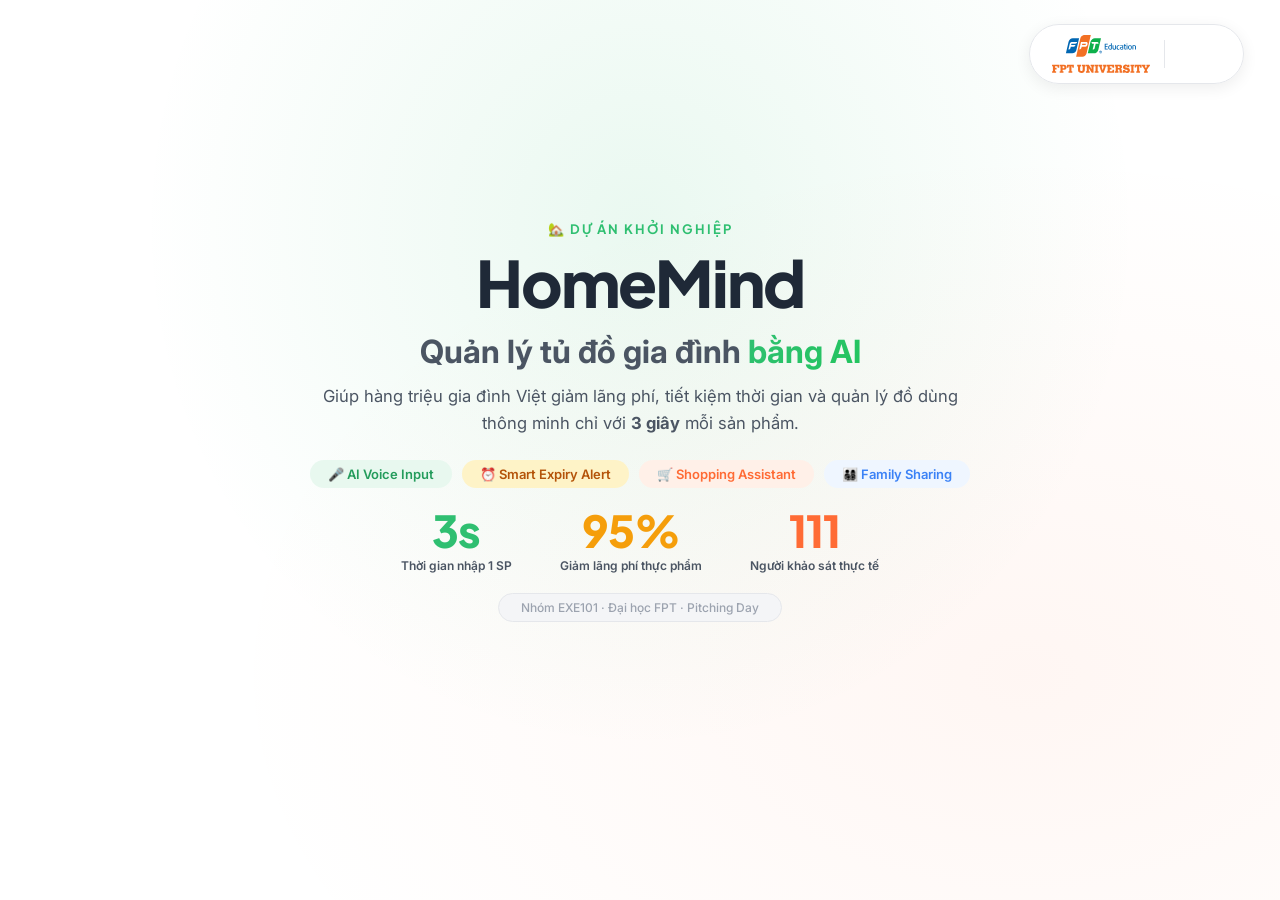
==== commit 3f10605b: "MT" ====
--- a/index.html
+++ b/index.html
@@ -1,1265 +1,954 @@
 <!DOCTYPE html>
 <html lang="vi">
-
 <head>
-  <meta charset="UTF-8">
-  <meta name="viewport" content="width=device-width, initial-scale=1.0">
-  <title>HomeMind — Smart Home Inventory | Pitch Deck EXE101</title>
-  <link rel="stylesheet" href="assets/css/style.css">
-  <link rel="icon" type="image/svg+xml"
-    href="data:image/svg+xml,<svg xmlns='http://www.w3.org/2000/svg' viewBox='0 0 100 100'><text y='.9em' font-size='90'>🏡</text></svg>">
+<meta charset="UTF-8">
+<meta name="viewport" content="width=device-width, initial-scale=1.0">
+<title>HomeMind — Smart Home Inventory | Pitch Deck EXE101</title>
+<link rel="stylesheet" href="assets/css/style.css">
+<link rel="icon" type="image/svg+xml" href="data:image/svg+xml,<svg xmlns='http://www.w3.org/2000/svg' viewBox='0 0 100 100'><text y='.9em' font-size='90'>🏡</text></svg>">
 </head>
-
 <body>
 
-  <div id="demo-bar"
-    style="position:fixed;top:0;left:0;right:0;height:4px;z-index:9999;background:var(--border);display:none;">
-    <div id="demo-progress" style="height:100%;background:var(--primary);width:0%;transition:width 0.3s linear;"></div>
-  </div>
-
-  <nav class="slide-nav">
-    <button onclick="prevSlide()" title="Slide trước (Mũi tên Trái / Up)">◀</button>
-    <div class="slide-dots" id="dots"></div>
-    <span class="slide-counter" id="counter">1 / 13</span>
-    <button onclick="nextSlide()" title="Slide tiếp (Mũi tên Phải / Down)">▶</button>
-    <button class="auto-btn" id="autoPlayBtn" onclick="toggleAutoPlay()" title="Tự động phát (Phím Spacebar)">▶
-      Auto</button>
-    <button class="theme-btn" id="themeBtn" onclick="toggleTheme()" title="Chuyển chế độ Sáng/Tối (Phím D)">🌙</button>
-    <button class="fullscreen-btn" id="fullscreenBtn" onclick="toggleFullscreen()"
-      title="Toàn màn hình (Phím F)">⛶</button>
-    <button onclick="goSlide(0)" title="Trở về Slide 1 (Phím Home)">⟳</button>
-  </nav>
-
-  <div class="slides-wrapper" id="slidesWrapper">
-
-    <!-- ════════════════════════════════ -->
-    <!-- SLIDE 1: OPENING                -->
-    <!-- ════════════════════════════════ -->
-    <section class="slide slide-opening active" data-index="0">
-      <div class="slide-branding">
-        <img src="assets/images/logo/Logo_FPT.svg" alt="FPT University" class="brand-logo-fpt">
-        <div class="brand-divider"></div>
-        <img src="assets/images/logo/logo.png" alt="HomeMind Logo" class="brand-logo-project">
-      </div>
-      <div class="slide-inner text-center">
-        <span class="eyebrow">🏡 DỰ ÁN KHỞI NGHIỆP</span>
-        <h1>HomeMind</h1>
-        <div style="font-size:clamp(20px,2.5vw,32px);font-weight:700;color:var(--text-secondary);margin-bottom:12px;">
-          Quản lý tủ đồ gia đình <span class="text-gradient">bằng AI</span>
-        </div>
-        <p class="lead mx-auto" style="max-width:640px;">
-          Giúp hàng triệu gia đình Việt giảm lãng phí, tiết kiệm thời gian và quản lý đồ dùng thông minh chỉ với
-          <strong>3 giây</strong> mỗi sản phẩm.
-        </p>
-
-        <div style="margin:20px 0;display:flex;gap:10px;justify-content:center;flex-wrap:wrap;">
-          <span class="tag" style="font-size:13px;padding:6px 18px;">🎤 AI Voice Input</span>
-          <span class="tag tag-gold" style="font-size:13px;padding:6px 18px;">⏰ Smart Expiry Alert</span>
-          <span class="tag tag-orange" style="font-size:13px;padding:6px 18px;">🛒 Shopping Assistant</span>
-          <span class="tag tag-blue" style="font-size:13px;padding:6px 18px;">👨‍👩‍👧‍👦 Family Sharing</span>
-        </div>
-
-        <div class="stat-row" style="gap:48px;">
-          <div>
-            <div class="stat-value">3s</div>
-            <div class="stat-label">Thời gian nhập 1 SP</div>
+<div id="demo-bar" style="position:fixed;top:0;left:0;right:0;height:4px;z-index:9999;background:var(--border);display:none;">
+  <div id="demo-progress" style="height:100%;background:var(--primary);width:0%;transition:width 0.3s linear;"></div>
+</div>
+
+<!-- <nav class="slide-nav">
+  <button onclick="prevSlide()" title="Slide trước (Mũi tên Trái / Up)">◀</button>
+  <div class="slide-dots" id="dots"></div>
+  <span class="slide-counter" id="counter">1 / 12</span>
+  <button onclick="nextSlide()" title="Slide tiếp (Mũi tên Phải / Down)">▶</button>
+  <button class="auto-btn" id="autoPlayBtn" onclick="toggleAutoPlay()" title="Tự động phát (Phím Spacebar)">▶ Auto</button>
+  <button class="theme-btn" id="themeBtn" onclick="toggleTheme()" title="Chuyển chế độ Sáng/Tối (Phím D)">🌙</button>
+  <button class="fullscreen-btn" id="fullscreenBtn" onclick="toggleFullscreen()" title="Toàn màn hình (Phím F)">⛶</button>
+  <button onclick="goSlide(0)" title="Trở về Slide 1 (Phím Home)">⟳</button>
+</nav> -->
+
+<div class="slides-wrapper" id="slidesWrapper">
+
+<!-- ════════════════════════════════ -->
+<!-- SLIDE 1: OPENING                -->
+<!-- ════════════════════════════════ -->
+<section class="slide slide-opening active" data-index="0">
+<div class="slide-branding">
+  <img src="assets/images/logo/Logo_FPT.svg" alt="FPT University" class="brand-logo-fpt">
+  <div class="brand-divider"></div>
+  <img src="assets/images/logo/logo.png" alt="HomeMind Logo" class="brand-logo-project">
+</div>
+<div class="slide-inner text-center">
+  <span class="eyebrow">🏡 DỰ ÁN KHỞI NGHIỆP</span>
+  <h1>HomeMind</h1>
+  <div style="font-size:clamp(20px,2.5vw,32px);font-weight:700;color:var(--text-secondary);margin-bottom:12px;">
+    Quản lý tủ đồ gia đình <span class="text-gradient">bằng AI</span>
+  </div>
+  <p class="lead mx-auto" style="max-width:640px;">
+    Giúp hàng triệu gia đình Việt giảm lãng phí, tiết kiệm thời gian và quản lý đồ dùng thông minh chỉ với <strong>3 giây</strong> mỗi sản phẩm.
+  </p>
+  
+  <div style="margin:20px 0;display:flex;gap:10px;justify-content:center;flex-wrap:wrap;">
+    <span class="tag" style="font-size:13px;padding:6px 18px;">🎤 AI Voice Input</span>
+    <span class="tag tag-gold" style="font-size:13px;padding:6px 18px;">⏰ Smart Expiry Alert</span>
+    <span class="tag tag-orange" style="font-size:13px;padding:6px 18px;">🛒 Shopping Assistant</span>
+    <span class="tag tag-blue" style="font-size:13px;padding:6px 18px;">👨‍👩‍👧‍👦 Family Sharing</span>
+  </div>
+
+  <div class="stat-row" style="gap:48px;">
+    <div>
+      <div class="stat-value">3s</div>
+      <div class="stat-label">Thời gian nhập 1 SP</div>
+    </div>
+    <div>
+      <div class="stat-value gold">95%</div>
+      <div class="stat-label">Giảm lãng phí thực phẩm</div>
+    </div>
+    <div>
+      <div class="stat-value accent">111</div>
+      <div class="stat-label">Người khảo sát thực tế</div>
+    </div>
+  </div>
+
+  <div style="margin-top:20px;">
+    <span style="display:inline-block;padding:6px 22px;border-radius:999px;border:1px solid var(--border);font-size:12px;color:var(--text-muted);background:var(--bg-soft);font-weight:500;">
+      Nhóm EXE101 · Đại học FPT · Pitching Day
+    </span>
+  </div>
+</div>
+</section>
+
+<!-- ════════════════════════════════ -->
+<!-- SLIDE 2: DEDICATED TEAM SLIDE   -->
+<!-- ════════════════════════════════ -->
+<section class="slide" data-index="1">
+<div class="slide-branding">
+  <img src="assets/images/logo/Logo_FPT.svg" alt="FPT University" class="brand-logo-fpt">
+  <div class="brand-divider"></div>
+  <img src="assets/images/logo/logo.png" alt="HomeMind Logo" class="brand-logo-project">
+</div>
+<div class="slide-inner">
+  <span class="eyebrow">👥 ĐỘI NGŨ DỰ ÁN</span>
+  <h2>Team HomeMind — Nhóm 6 Thành Viên</h2>
+  <p class="lead">Sự kết hợp giữa đội ngũ quản trị, phát triển kỹ thuật và chiến lược tiếp thị thị trường từ Đại học FPT.</p>
+
+  <div class="team-grid-detailed mb-24">
+    <div class="team-card-detailed">
+      <img src="assets/images/teamIMG/PhamThiAnh.png" alt="Phạm Thị Ánh" class="team-photo-lg">
+      <div>
+        <div class="team-name">Phạm Thị Ánh</div>
+        <div class="team-role">Project Manager (PM)</div>
+        <div style="font-size:12px;color:var(--text-secondary);line-height:1.5;margin-top:4px;">
+          Quản trị dự án, xây dựng tầm nhìn sản phẩm & điều phối chiến lược kinh doanh B2B/B2C.
+        </div>
+      </div>
+    </div>
+
+    <div class="team-card-detailed">
+      <img src="assets/images/teamIMG/HoaiBao.png" alt="Hoài Bảo" class="team-photo-lg">
+      <div>
+        <div class="team-name">Hoài Bảo</div>
+        <div class="team-role">Lead Developer</div>
+        <div style="font-size:12px;color:var(--text-secondary);line-height:1.5;margin-top:4px;">
+          Tối ưu hóa mô hình AI Voice Tiếng Việt (LLM Gemini Flash) & thiết kế kiến trúc Backend.
+        </div>
+      </div>
+    </div>
+
+    <div class="team-card-detailed">
+      <img src="assets/images/teamIMG/VuQuang.jpg" alt="Vũ Minh Quang" class="team-photo-lg">
+      <div>
+        <div class="team-name">Vũ Minh Quang</div>
+        <div class="team-role">Fullstack Developer</div>
+        <div style="font-size:12px;color:var(--text-secondary);line-height:1.5;margin-top:4px;">
+          Phát triển ứng dụng di động & hệ thống đồng bộ tủ đồ gia đình real-time.
+        </div>
+      </div>
+    </div>
+
+    <div class="team-card-detailed">
+      <img src="assets/images/teamIMG/MinhThanh.png" alt="Minh Thành" class="team-photo-lg">
+      <div>
+        <div class="team-name">Minh Thành</div>
+        <div class="team-role">Frontend / Mobile Dev</div>
+        <div style="font-size:12px;color:var(--text-secondary);line-height:1.5;margin-top:4px;">
+          Thiết kế giao diện UI/UX, AI Confirmation Screen & trải nghiệm quét Barcode 3 giây.
+        </div>
+      </div>
+    </div>
+
+    <div class="team-card-detailed">
+      <img src="assets/images/teamIMG/HongNhung.png" alt="Hồng Nhung" class="team-photo-lg">
+      <div>
+        <div class="team-name">Hồng Nhung</div>
+        <div class="team-role">Marketing Lead</div>
+        <div style="font-size:12px;color:var(--text-secondary);line-height:1.5;margin-top:4px;">
+          Chủ trì khảo sát thực tế 111 người, phân tích nỗi đau người dùng & chiến lược Go-to-Market.
+        </div>
+      </div>
+    </div>
+
+    <div class="team-card-detailed">
+      <img src="assets/images/teamIMG/HaiYen.png" alt="Hải Yến" class="team-photo-lg">
+      <div>
+        <div class="team-name">Hải Yến</div>
+        <div class="team-role">Marketing Specialist</div>
+        <div style="font-size:12px;color:var(--text-secondary);line-height:1.5;margin-top:4px;">
+          Phát triển nội dung truyền thông TikTok/FB Ads & vận hành kênh giới thiệu Affiliate.
+        </div>
+      </div>
+    </div>
+  </div>
+
+  <div class="card card-highlight text-center" style="padding:14px 20px;">
+    <div style="font-size:13.5px;font-weight:800;color:var(--primary-dark);margin-bottom:4px;">🎯 TẠI SAO TEAM HOMEMIND ĐỦ NĂNG LỰC GIẢI QUYẾT BÀI TOÁN NÀY?</div>
+    <div style="font-size:12.5px;color:var(--text-secondary);line-height:1.6;max-width:920px;margin:0 auto;">
+      "Sự kết hợp hoàn hảo giữa <strong>3 Lập trình viên AI/Mobile (LLM Gemini Flash & Realtime Sync)</strong> + <strong>2 Marketing Leads (Khảo sát 111 mẫu thực địa & Go-to-Market)</strong> + <strong>1 PM Điều phối</strong> — Đội ngũ có năng lực kỹ thuật & thực chiến trực tiếp để tối ưu trải nghiệm Zero-Text-Entry 3 giây."
+    </div>
+  </div>
+</div>
+</section>
+
+<!-- ════════════════════════════════ -->
+<!-- SLIDE 3: PROBLEM                -->
+<!-- ════════════════════════════════ -->
+<section class="slide" data-index="2">
+<div class="slide-branding">
+  <img src="assets/images/logo/Logo_FPT.svg" alt="FPT University" class="brand-logo-fpt">
+  <div class="brand-divider"></div>
+  <img src="assets/images/logo/logo.png" alt="HomeMind Logo" class="brand-logo-project">
+</div>
+<div class="slide-inner">
+  <span class="eyebrow eyebrow-accent">😩 VẤN ĐỀ THỰC TẾ</span>
+  <h2>Bạn đã từng gặp chuyện này?</h2>
+  <p class="lead">
+    Người dùng không thiếu công cụ — họ thiếu một giải pháp đủ nhanh, đủ tự động để duy trì thói quen quản lý tủ đồ hàng ngày.
+  </p>
+
+  <div class="grid-3 mb-20">
+    <div class="card" style="border-color:rgba(239,68,68,0.25);">
+      <span class="card-icon">🧠</span>
+      <div class="card-title" style="color:var(--danger);">Pain 1 — Gánh nặng ghi nhớ</div>
+      <div class="card-desc">
+        • <strong>48 người</strong> quên mua món đã hết<br>
+        • <strong>49 người</strong> cho biết "có quá nhiều thứ cần nhớ trong nhà"<br>
+        • Dễ mua thừa, mua trùng đồ vẫn còn
+      </div>
+      <div class="mt-8"><span class="tag tag-red">Q10 & Q12 (48/111)</span></div>
+    </div>
+
+    <div class="card" style="border-color:rgba(239,68,68,0.25);">
+      <span class="card-icon">🗑️</span>
+      <div class="card-title" style="color:var(--danger);">Pain 2 — Lãng phí thầm lặng</div>
+      <div class="card-desc">
+        • <strong>47 người</strong> phát hiện sản phẩm đã hết hạn<br>
+        • <strong>42 người</strong> không nhớ HSD của sản phẩm đã mở<br>
+        • Vứt bỏ hàng trăm nghìn đồng mỗi tháng
+      </div>
+      <div class="mt-8"><span class="tag tag-red">Q10 (47/111)</span></div>
+    </div>
+
+    <div class="card" style="border-color:rgba(239,68,68,0.25);">
+      <span class="card-icon">⏱️</span>
+      <div class="card-title" style="color:var(--danger);">Pain 3 — Rào cản nhập liệu</div>
+      <div class="card-desc">
+        • <strong>58 người</strong> từng bỏ ứng dụng quản lý vì nhập liệu thủ công mất thời gian<br>
+        • <strong>45 người</strong> yêu cầu nhập ≤10 giây/sản phẩm mới chấp nhận sử dụng
+      </div>
+      <div class="mt-8"><span class="tag tag-red">Q22 (58/111)</span></div>
+    </div>
+  </div>
+
+  <div class="split" style="margin-top:20px;">
+    <div class="split-item problem text-center">
+      <div style="font-size:36px;font-weight:800;color:var(--danger);font-family:var(--font-heading);">100K – 300K₫</div>
+      <div style="font-size:14px;color:var(--text-secondary);margin-top:4px;font-weight:600;">Tiền lãng phí trung bình / gia đình / tháng</div>
+      <div class="mt-8 text-xs text-muted">Dữ liệu khảo sát Q13: 30/111 hộ gia đình B2C</div>
+    </div>
+
+    <div class="split-item problem text-center">
+      <div style="font-size:36px;font-weight:800;color:var(--danger);font-family:var(--font-heading);">&gt;80%</div>
+      <div style="font-size:14px;color:var(--text-secondary);margin-top:4px;font-weight:600;">Người dùng bỏ app quản lý sau 1 tuần</div>
+      <div class="mt-8 text-xs text-muted">Lý do chính: Nhập liệu bằng tay rườm rà (Q22: 58 người phản hồi)</div>
+    </div>
+  </div>
+</div>
+</section>
+
+<!-- ════════════════════════════════ -->
+<!-- SLIDE 4: SOLUTION               -->
+<!-- ════════════════════════════════ -->
+<section class="slide" data-index="3">
+<div class="slide-branding">
+  <img src="assets/images/logo/Logo_FPT.svg" alt="FPT University" class="brand-logo-fpt">
+  <div class="brand-divider"></div>
+  <img src="assets/images/logo/logo.png" alt="HomeMind Logo" class="brand-logo-project">
+</div>
+<div class="slide-inner">
+  <span class="eyebrow">💡 GIẢI PHÁP & ĐỘT PHÁ</span>
+  <h2>HomeMind — Trợ lý AI cho tủ đồ gia đình</h2>
+  <p class="lead">Kết hợp AI Vision + AI Voice Tiếng Việt để loại bỏ hoàn toàn việc nhập liệu thủ công.</p>
+
+  <div class="grid-4 mb-20">
+    <div class="card card-highlight">
+      <span class="card-icon">🎤</span>
+      <div class="card-title">AI Voice Input</div>
+      <div class="card-desc">Nói tự nhiên: <em>"Tôi vừa mua đường, hạn 6 tháng sau"</em> — AI tự bóc tách và lưu kho.</div>
+    </div>
+
+    <div class="card card-highlight">
+      <span class="card-icon">📷</span>
+      <div class="card-title">AI Vision Scan</div>
+      <div class="card-desc">Quét barcode hoặc nhãn sản phẩm. Nhận diện tên, danh mục, HSD trong <strong>3 giây</strong>.</div>
+    </div>
+
+    <div class="card card-highlight">
+      <span class="card-icon">⏰</span>
+      <div class="card-title">Smart Expiry Alert</div>
+      <div class="card-desc">Tự động phân loại: đồ tươi (3-5 ngày), đồ khô (1 tháng). Cảnh báo trước khi hết hạn.</div>
+    </div>
+
+    <div class="card card-highlight">
+      <span class="card-icon">🛒</span>
+      <div class="card-title">Shopping Assistant</div>
+      <div class="card-desc">Tự động thêm vào DS mua sắm khi hết, đề xuất giá tốt từ Shopee/Lazada + Affiliate.</div>
+    </div>
+  </div>
+
+  <span class="eyebrow" style="margin-top:16px;font-size:12px;">BẢNG SO SÁNH: ỨNG DỤNG TRUYỀN THỐNG VS HOMEMIND</span>
+  <div class="comparison" style="margin-top:10px;">
+    <div class="comp-item old">
+      <div class="comp-label old">✗ App Quản Lý Truyền Thống</div>
+      <div class="comp-metric"><span>Thời gian nhập liệu</span><span>Manual (30-60s)</span></div>
+      <div class="comp-metric"><span>Nhắc hạn sử dụng</span><span>Cơ bản / Nhập tay HSD</span></div>
+      <div class="comp-metric"><span>Hỗ trợ Voice TV</span><span>Không có</span></div>
+      <div class="comp-metric"><span>Tỷ lệ bỏ app</span><span>&gt;80% sau 1 tuần</span></div>
+      <div class="comp-metric"><span>Đồng bộ gia đình</span><span>Thủ công / Độc lập</span></div>
+    </div>
+
+    <div class="comp-item new">
+      <div class="comp-label new">✓ HomeMind (AI Powered)</div>
+      <div class="comp-metric"><span>Thời gian nhập liệu</span><span><strong>AI Voice & Vision (3-5s)</strong></span></div>
+      <div class="comp-metric"><span>Nhắc hạn sử dụng</span><span><strong>Tự động + Thông minh</strong></span></div>
+      <div class="comp-metric"><span>Hỗ trợ Voice TV</span><span><strong>Tự nhiên Tiếng Việt</strong></span></div>
+      <div class="comp-metric"><span>Tỷ lệ bỏ app</span><span><strong>&lt;20% nhờ Zero Text Entry</strong></span></div>
+      <div class="comp-metric"><span>Đồng bộ gia đình</span><span><strong>Family Sharing real-time</strong></span></div>
+    </div>
+  </div>
+</div>
+</section>
+
+<!-- ════════════════════════════════ -->
+<!-- SLIDE 5: MARKET ANALYSIS        -->
+<!-- ════════════════════════════════ -->
+<section class="slide" data-index="4">
+<div class="slide-branding">
+  <img src="assets/images/logo/Logo_FPT.svg" alt="FPT University" class="brand-logo-fpt">
+  <div class="brand-divider"></div>
+  <img src="assets/images/logo/logo.png" alt="HomeMind Logo" class="brand-logo-project">
+</div>
+<div class="slide-inner">
+  <span class="eyebrow">📊 PHÂN TÍCH THỊ TRƯỜNG</span>
+  <h2>Smart Home VN: $358M (2024) → $1.7B (2033)</h2>
+  <p class="lead">Thị trường bùng nổ với CAGR 9.20% — Giao thoa giữa Quản lý tủ đồ thông minh & Micro-POS tạp hóa nhỏ.</p>
+
+  <div class="grid-3" style="margin-bottom:20px;">
+    <div class="card text-center">
+      <div class="card-number">$1.7B</div>
+      <div class="card-label">Smart Home VN (2033)</div>
+      <div class="mt-8"><div class="progress-track"><div class="progress-fill" style="width:100%"></div></div></div>
+      <div class="text-xs text-muted mt-8">CAGR 9.20% — IMARC Group Report<br>$358M (2024) → $453M (2026)</div>
+    </div>
+
+    <div class="card text-center">
+      <div class="card-number gold">$31B</div>
+      <div class="card-label">TMĐT Việt Nam (2026)</div>
+      <div class="mt-8"><div class="progress-track"><div class="progress-fill gold" style="width:75%"></div></div></div>
+      <div class="text-xs text-muted mt-8">Tăng trưởng &gt;20%/năm — Google e-Conomy<br>Nguồn thu Affiliate 5% từ Shopee/TikTok</div>
+    </div>
+
+    <div class="card text-center">
+      <div class="card-number accent">111</div>
+      <div class="card-label">Mẫu Khảo Sát Thực Tế</div>
+      <div class="mt-8"><div class="progress-track"><div class="progress-fill accent" style="width:50%"></div></div></div>
+      <div class="text-xs text-muted mt-8">Dữ liệu sơ cấp EXE101 (06/2026)<br>96 B2C & 15 chủ cửa hàng B2B</div>
+    </div>
+  </div>
+
+  <div style="display:grid;grid-template-columns:1.8fr 1.2fr;gap:20px;margin-top:20px;">
+    <div class="card">
+      <h4 style="margin-bottom:8px;font-size:14px;color:var(--primary-dark);">📈 3 Động Lực Thị Trường Thuận Lợi</h4>
+      <div style="font-size:12.5px;color:var(--text-secondary);line-height:1.7;">
+        • <strong>Social:</strong> Lối sống bận rộn gây lãng phí 100K-300K₫/tháng/hộ. Chủ tạp hóa ngại dùng POS rườm rà.<br>
+        • <strong>Technology:</strong> LLM Gemini 1.5 Flash chi phí siêu rẻ (350-1.200₫/user/th). 5G triệt tiêu độ trễ AI Voice.<br>
+        • <strong>Behavior:</strong> Thói quen mua sắm online tăng vọt → Đề xuất mua lại tự động đạt ROI cao qua Affiliate.
+      </div>
+    </div>
+
+    <div class="card text-center card-highlight" style="padding:16px;">
+      <div style="font-size:12px;font-weight:800;color:var(--primary-dark);letter-spacing:1px;">QUY MÔ THỊ TRƯỜNG (TAM / SAM / SOM)</div>
+      <div class="card-number" style="font-size:24px;margin-top:6px;">TAM: $1.7B</div>
+      <div style="font-size:12.5px;color:var(--text-secondary);margin-top:2px;">SAM: <strong>~$120M</strong> (7% TAM)</div>
+      <div style="font-size:13px;color:var(--primary-dark);font-weight:800;margin-top:4px;">SOM: <strong>$2.4M</strong> (Mục tiêu 60K users)</div>
+      <div class="text-xs text-muted mt-8">Dựa trên khảo sát WTP B2C 29K/th & B2B 149K/th</div>
+    </div>
+  </div>
+</div>
+</section>
+
+<!-- ════════════════════════════════ -->
+<!-- SLIDE 6: MARKET VALIDATION      -->
+<!-- ════════════════════════════════ -->
+<section class="slide" data-index="5">
+<div class="slide-branding">
+  <img src="assets/images/logo/Logo_FPT.svg" alt="FPT University" class="brand-logo-fpt">
+  <div class="brand-divider"></div>
+  <img src="assets/images/logo/logo.png" alt="HomeMind Logo" class="brand-logo-project">
+</div>
+<div class="slide-inner">
+  <span class="eyebrow">🔬 MARKET VALIDATION</span>
+  <h2>111 người khảo sát thực tế — Dữ liệu sơ cấp</h2>
+  <p class="lead">Khảo sát & phỏng vấn sâu thực hiện bởi nhóm EXE101 kết hợp dữ liệu báo cáo UNEP và e-Conomy SEA.</p>
+
+  <div class="grid-2 mb-24">
+    <div>
+      <h4 style="margin-bottom:12px;font-size:14px;">📊 Primary Data — Nỗi đau người dùng</h4>
+      <div style="display:grid;grid-template-columns:1fr 1fr;gap:8px;">
+        <div style="padding:10px 12px;background:#FEF2F2;border-radius:var(--radius-md);border:1px solid rgba(239,68,68,0.15);">
+          <div style="font-size:20px;font-weight:800;color:var(--danger);font-family:var(--font-heading);">48/111</div>
+          <div style="font-size:11px;color:var(--text-secondary);font-weight:500;">Quên mua món đã hết</div>
+        </div>
+        <div style="padding:10px 12px;background:#FEF2F2;border-radius:var(--radius-md);border:1px solid rgba(239,68,68,0.15);">
+          <div style="font-size:20px;font-weight:800;color:var(--danger);font-family:var(--font-heading);">47/111</div>
+          <div style="font-size:11px;color:var(--text-secondary);font-weight:500;">Đồ hết hạn mới phát hiện</div>
+        </div>
+        <div style="padding:10px 12px;background:#FEF2F2;border-radius:var(--radius-md);border:1px solid rgba(239,68,68,0.15);">
+          <div style="font-size:20px;font-weight:800;color:var(--danger);font-family:var(--font-heading);">42/111</div>
+          <div style="font-size:11px;color:var(--text-secondary);font-weight:500;">Quên HSD sản phẩm đã mở</div>
+        </div>
+        <div style="padding:10px 12px;background:#FEF2F2;border-radius:var(--radius-md);border:1px solid rgba(239,68,68,0.15);">
+          <div style="font-size:20px;font-weight:800;color:var(--danger);font-family:var(--font-heading);">39/111</div>
+          <div style="font-size:11px;color:var(--text-secondary);font-weight:500;">Mua trùng đồ vẫn còn</div>
+        </div>
+      </div>
+
+      <h4 style="margin:16px 0 8px;font-size:14px;">💰 Willingness to Pay & MVP Priority</h4>
+      <div style="display:grid;grid-template-columns:1fr 1fr;gap:8px;">
+        <div style="padding:10px 12px;background:var(--primary-light);border-radius:var(--radius-md);border:1px solid rgba(47,191,113,0.2);">
+          <div style="font-size:18px;font-weight:800;color:var(--primary-dark);">39 người</div>
+          <div style="font-size:11px;color:var(--text-secondary);">Trả 20K-50K₫/tháng B2C</div>
+        </div>
+        <div style="padding:10px 12px;background:var(--primary-light);border-radius:var(--radius-md);border:1px solid rgba(47,191,113,0.2);">
+          <div style="font-size:18px;font-weight:800;color:var(--primary-dark);">72 người</div>
+          <div style="font-size:11px;color:var(--text-secondary);">Chọn Nhắc HSD là MVP #1</div>
+        </div>
+      </div>
+    </div>
+
+    <div>
+      <h4 style="margin-bottom:12px;font-size:14px;">🎯 Chân dung khách hàng mục tiêu</h4>
+      <div class="card" style="padding:14px;margin-bottom:10px;">
+        <div style="display:flex;gap:6px;align-items:center;margin-bottom:6px;">
+          <span class="tag">B2C</span>
+          <span style="font-size:13px;font-weight:700;">"The Busy Optimizer"</span>
+        </div>
+        <div style="font-size:12px;color:var(--text-secondary);line-height:1.6;">
+          • 18-40 tuổi: NV văn phòng (29), Sinh viên (22), Cha mẹ con nhỏ (19)<br>
+          • Thu nhập: 7-15 triệu/tháng (40 người), 15-30 triệu (28 người)<br>
+          • Kênh tiếp cận chính: Bạn bè giới thiệu (63), Facebook (58), TikTok (57)
+        </div>
+      </div>
+
+      <div class="card" style="padding:14px;">
+        <div style="display:flex;gap:6px;align-items:center;margin-bottom:6px;">
+          <span class="tag tag-gold">B2B Micro</span>
+          <span style="font-size:13px;font-weight:700;">"The Agile Micro-Retailer"</span>
+        </div>
+        <div style="font-size:12px;color:var(--text-secondary);line-height:1.6;">
+          • Chủ tạp hóa nhỏ (18 người), Bán online (5 người)<br>
+          • Cần công cụ quản lý tồn kho đơn giản, chi phí thấp<br>
+          • Sẵn sàng trả 100K-200K₫/tháng (12 người)
+        </div>
+      </div>
+    </div>
+  </div>
+
+  <div class="mt-16 flex-center" style="gap:10px;margin-top:12px;">
+    <span style="font-size:12.5px;color:var(--text-muted);font-weight:600;">📊 Dynamic Business Model Canvas:</span>
+    <a href="https://business-model-canvas-exe-101.vercel.app/" target="_blank" style="font-size:12.5px;color:var(--primary-dark);font-weight:800;text-decoration:none;">business-model-canvas-exe-101.vercel.app ↗</a>
+  </div>
+</div>
+</section>
+
+<!-- ════════════════════════════════ -->
+<!-- SLIDE 7: PRODUCT DEMO           -->
+<!-- ════════════════════════════════ -->
+<section class="slide" data-index="6">
+<div class="slide-branding">
+  <img src="assets/images/logo/Logo_FPT.svg" alt="FPT University" class="brand-logo-fpt">
+  <div class="brand-divider"></div>
+  <img src="assets/images/logo/logo.png" alt="HomeMind Logo" class="brand-logo-project">
+</div>
+<div class="slide-inner">
+  <span class="eyebrow" style="font-size:14px;">📱 PRODUCT DEMO</span>
+  <h2 style="font-size:clamp(28px, 3.2vw, 38px);margin-bottom:8px;">Giao diện thực tế ứng dụng HomeMind</h2>
+  <p class="lead" style="font-size:15.5px;margin-bottom:10px;max-width:840px;">
+    Nói tự nhiên: <em>"Tôi vừa mua đường hạn 6 tháng, sữa chua hạn 7 ngày và dầu gội hạn 1 năm"</em> — AI tự động bóc tách 3 sản phẩm trong 3 giây.
+  </p>
+
+  <div style="display:flex;gap:12px;justify-content:center;align-items:center;margin-bottom:10px;flex-wrap:wrap;">
+    <span class="tag tag-gold" style="font-size:11.5px;padding:4px 14px;">🏆 BẰNG CHỨNG PMF: 72/111 chọn Nhắc HSD là MVP #1 | 39/111 sẵn sàng chi trả B2C</span>
+    <span class="tag tag-blue" style="font-size:11.5px;padding:4px 14px;">🛡️ CORE FLOW DEMO: Voice Input ➔ AI Confirm | Video Backup Ready</span>
+  </div>
+
+  <div style="display:flex;gap:36px;align-items:center;justify-content:center;margin:16px 0 20px;">
+    <!-- Phone Screenshot 1: AI Voice Input -->
+    <div style="text-align:center;">
+      <div class="phone-frame-real">
+        <img src="assets/images/demo_voice_input.png" alt="Giao diện AI Voice Input" class="phone-screen-img">
+      </div>
+      <div style="font-size:14.5px;font-weight:800;color:var(--primary-dark);margin-top:10px;">🎙️ Step 1: AI Voice Input ("Đang nghe...")</div>
+    </div>
+
+    <!-- Transition Arrow -->
+    <div style="display:flex;flex-direction:column;align-items:center;gap:8px;">
+      <span style="font-size:32px;color:var(--primary);font-weight:800;">➔</span>
+      <span class="tag tag-gold" style="font-size:12px;padding:6px 14px;font-weight:800;">⚡ 3 giây AI bóc tách</span>
+    </div>
+
+    <!-- Phone Screenshot 2: AI Confirmation Screen -->
+    <div style="text-align:center;">
+      <div class="phone-frame-real">
+        <img src="assets/images/demo_ai_confirm.png" alt="Giao diện AI Confirmation Screen" class="phone-screen-img">
+      </div>
+      <div style="font-size:14.5px;font-weight:800;color:var(--primary-dark);margin-top:10px;">✨ Step 2: AI Confirmation ("Lưu 3 món")</div>
+    </div>
+  </div>
+
+  <div class="mt-16 flex-center" style="gap:16px;flex-wrap:wrap;margin-top:14px;">
+    <span style="font-size:13.5px;color:var(--text-muted);font-weight:600;">📱 Live App Prototype:</span>
+    <a href="https://demo-home-mind.vercel.app/" target="_blank" style="font-size:13.5px;color:var(--primary-dark);font-weight:800;text-decoration:none;">demo-home-mind.vercel.app ↗</a>
+    <span style="color:var(--border);">|</span>
+    <span style="font-size:13.5px;color:var(--text-muted);font-weight:600;">📺 Demo Shorts Video:</span>
+    <a href="https://youtube.com/shorts/1OXZVjdCdi4" target="_blank" style="font-size:13.5px;color:var(--primary-dark);font-weight:800;text-decoration:none;">youtube.com/shorts/1OXZVjdCdi4 ↗</a>
+  </div>
+</div>
+</section>
+
+<!-- ════════════════════════════════ -->
+<!-- SLIDE 8: BUSINESS MODEL         -->
+<!-- ════════════════════════════════ -->
+<section class="slide" data-index="7">
+<div class="slide-branding">
+  <img src="assets/images/logo/Logo_FPT.svg" alt="FPT University" class="brand-logo-fpt">
+  <div class="brand-divider"></div>
+  <img src="assets/images/logo/logo.png" alt="HomeMind Logo" class="brand-logo-project">
+</div>
+<div class="slide-inner">
+  <span class="eyebrow">💼 MÔ HÌNH KINH DOANH</span>
+  <h2>Freemium + Subscription + Affiliate</h2>
+  <p class="lead">Đa dạng hóa dòng tiền: B2C cá nhân (29K), gói Gia đình (59K), B2B cửa hàng (149K) và 5% hoa hồng Affiliate TMĐT.</p>
+
+  <div class="grid-4" style="margin-bottom:18px;">
+    <div class="card text-center">
+      <span style="font-size:26px;">🌱</span>
+      <div class="card-title mt-8">Free Tier</div>
+      <div style="font-size:24px;font-weight:800;color:var(--text-secondary);font-family:var(--font-heading);">0₫</div>
+      <div class="card-desc mt-8">
+        Tối đa 30 sản phẩm<br>
+        15 requests AI/tháng<br>
+        Nhắc HSD cơ bản
+      </div>
+    </div>
+
+    <div class="card text-center card-highlight">
+      <span style="font-size:26px;">🎯</span>
+      <div class="card-title mt-8">B2C Premium</div>
+      <div style="font-size:24px;font-weight:800;color:var(--primary-dark);font-family:var(--font-heading);">29.000₫<span style="font-size:12px;color:var(--text-muted);">/tháng</span></div>
+      <div class="card-desc mt-8">
+        Không giới hạn SP & AI Voice<br>
+        60 requests AI/tháng<br>
+        Báo cáo chi tiêu gia đình
+      </div>
+    </div>
+
+    <div class="card text-center" style="border-color:var(--gold);background:linear-gradient(180deg,rgba(245,158,11,0.05),var(--bg-card));">
+      <span style="font-size:26px;">👨‍👩‍👧‍👦</span>
+      <div class="card-title mt-8">Family Premium</div>
+      <div style="font-size:24px;font-weight:800;color:#B45309;font-family:var(--font-heading);">59.000₫<span style="font-size:12px;color:var(--text-muted);">/tháng</span></div>
+      <div class="card-desc mt-8">
+        Chia sẻ 5 thành viên<br>
+        100 requests AI/tháng<br>
+        Đồng bộ tủ đồ real-time
+      </div>
+    </div>
+
+    <div class="card text-center card-highlight">
+      <span style="font-size:26px;">🏪</span>
+      <div class="card-title mt-8">B2B Micro-POS</div>
+      <div style="font-size:24px;font-weight:800;color:var(--accent);font-family:var(--font-heading);">149.000₫<span style="font-size:12px;color:var(--text-muted);">/tháng</span></div>
+      <div class="card-desc mt-8">
+        180 requests AI/tháng<br>
+        Quản lý tồn kho tạp hóa<br>
+        Cảnh báo cận HSD tự động
+      </div>
+    </div>
+  </div>
+
+  <div class="grid-2" style="margin-bottom:18px;">
+    <div class="card">
+      <h4>💰 3 Dòng Doanh Thu (Revenue Streams)</h4>
+      <div style="font-size:12px;color:var(--text-secondary);line-height:1.6;margin-top:4px;">
+        1. <strong>Subscription Fees:</strong> Phí cố định từ gói Premium (29K), Family (59K) & Micro-POS (149K).<br>
+        2. <strong>Affiliate Commissions:</strong> Hoa hồng trung bình 5% (Shopee 1-10%, TikTok 2-15%, AOV 200.000₫).<br>
+        3. <strong>B2B Data Insights (Phase 3):</strong> Báo cáo xu hướng tiêu dùng FMCG cho nhà phân phối.
+      </div>
+    </div>
+
+    <div class="card">
+      <h4>📊 Cơ Cấu Chi Phí (Cost Structure)</h4>
+      <div style="font-size:12px;color:var(--text-secondary);line-height:1.6;margin-top:4px;">
+        • <strong>COGS:</strong> AI Gemini Flash (1.3K₫ Free, 4K₫ Premium, 6.5K₫ Family, 11.5K₫ POS), Cloud (1M₫/th), Payment (3%), Store Fee (15%).<br>
+        • <strong>OPEX (Cash):</strong> Marketing 4M₫/quý (16M₫ N1), Token Stipend 900K₫/quý (6 người), Maintenance 4.5M₫ N1.<br>
+        • <strong>Deferred Salary:</strong> Lương treo founder 18M₫/quý (72M N1) → 27M₫/quý (108M N2) → 36M₫/quý (144M N3).
+      </div>
+    </div>
+  </div>
+
+  <div class="card card-highlight text-center" style="margin-top:16px;padding:10px 16px;display:flex;justify-content:space-around;align-items:center;flex-wrap:wrap;gap:10px;">
+    <div>
+      <div style="font-size:10px;color:var(--text-muted);font-weight:700;">ARPU TRUNG BÌNH</div>
+      <div style="font-size:14px;font-weight:800;color:var(--primary-dark);">35.525₫/tháng</div>
+    </div>
+    <div>
+      <div style="font-size:10px;color:var(--text-muted);font-weight:700;">CAC NĂM 1</div>
+      <div style="font-size:14px;font-weight:800;color:var(--gold);">87.912₫</div>
+    </div>
+    <div>
+      <div style="font-size:10px;color:var(--text-muted);font-weight:700;">LTV NĂM 1</div>
+      <div style="font-size:14px;font-weight:800;color:var(--primary);">194.705₫</div>
+    </div>
+    <div>
+      <div style="font-size:10px;color:var(--text-muted);font-weight:700;">TỶ LỆ LTV / CAC</div>
+      <div style="font-size:14px;font-weight:800;color:var(--accent);">2.21× (Healthy &gt;2×)</div>
+    </div>
+  </div>
+</div>
+</section>
+
+<!-- ════════════════════════════════ -->
+<!-- SLIDE 9: ROADMAP & EXPANSION     -->
+<!-- ════════════════════════════════ -->
+<section class="slide" data-index="8">
+<div class="slide-branding">
+  <img src="assets/images/logo/Logo_FPT.svg" alt="FPT University" class="brand-logo-fpt">
+  <div class="brand-divider"></div>
+  <img src="assets/images/logo/logo.png" alt="HomeMind Logo" class="brand-logo-project">
+</div>
+<div class="slide-inner">
+  <span class="eyebrow">🚀 LỘ TRÌNH PHÁT TRIỂN</span>
+  <h2>3-Year Roadmap & User Growth Plan</h2>
+  <p class="lead">Lộ trình 3 năm (2027–2029) phát triển từ Pilot tại TP.HCM đến mở rộng 3.720 trả phí toàn quốc.</p>
+
+  <div style="display:grid;grid-template-columns:1.2fr 1fr;gap:20px;">
+    <div class="card">
+      <h4 style="margin-bottom:10px;font-size:14px;color:var(--primary-dark);">📍 Timeline Triển Khai 12-18 Tháng</h4>
+      <div class="timeline">
+        <div class="timeline-item">
+          <div class="timeline-dot"></div>
+          <div class="timeline-title">Pilot (Q1/2027)</div>
+          <div class="timeline-desc">50 testers · 7 Paid users · Hoàn thiện MVP AI Voice & Expiry Reminder</div>
+        </div>
+
+        <div class="timeline-item">
+          <div class="timeline-dot gold"></div>
+          <div class="timeline-title">Q2 - Q3/2027</div>
+          <div class="timeline-desc">Launch Google Play & App Store · 55 Paid users · Mở Affiliate Shopee/TikTok</div>
+        </div>
+
+        <div class="timeline-item">
+          <div class="timeline-dot orange"></div>
+          <div class="timeline-title">Q4/2027 (Cuối Năm 1)</div>
+          <div class="timeline-desc">95 Paid users (60 Premium, 25 Family, 10 POS) · Doanh thu Q4 ~11.2M₫/tháng</div>
+        </div>
+
+        <div class="timeline-item">
+          <div class="timeline-dot" style="background:var(--accent);"></div>
+          <div class="timeline-title">Năm 2 & 3 (2028 - 2029)</div>
+          <div class="timeline-desc">835 Paid users (Năm 2) → 3.720 Paid users (Năm 3) · Doanh thu N3 đạt 1.046 tỷ₫</div>
+        </div>
+      </div>
+    </div>
+
+    <div class="card">
+      <h4 style="margin-bottom:10px;font-size:14px;color:var(--primary-dark);">📈 Chỉ Số Tăng Trưởng 3 Năm (2027-2029)</h4>
+      <table style="width:100%;font-size:12px;border-collapse:collapse;line-height:1.8;">
+        <thead>
+          <tr style="border-bottom:1px solid var(--border);text-align:left;color:var(--text-muted);">
+            <th style="padding-bottom:4px;">Chỉ số</th>
+            <th style="padding-bottom:4px;">Năm 1 (2027)</th>
+            <th style="padding-bottom:4px;">Năm 2 (2028)</th>
+            <th style="padding-bottom:4px;">Năm 3 (2029)</th>
+          </tr>
+        </thead>
+        <tbody>
+          <tr style="border-bottom:1px solid var(--border-light);">
+            <td style="font-weight:600;padding:6px 0;">Total Paid Users</td>
+            <td style="font-weight:700;">95</td>
+            <td style="font-weight:700;color:var(--primary-dark);">835</td>
+            <td style="font-weight:700;color:var(--accent);">3.720</td>
+          </tr>
+          <tr style="border-bottom:1px solid var(--border-light);">
+            <td style="font-weight:600;padding:6px 0;">Micro-POS Stores</td>
+            <td>10</td>
+            <td>65</td>
+            <td style="font-weight:700;color:var(--gold);">220</td>
+          </tr>
+          <tr style="border-bottom:1px solid var(--border-light);">
+            <td style="font-weight:600;padding:6px 0;">MRR Q4 (Hàng tháng)</td>
+            <td>~11.2 triệu₫</td>
+            <td>~93.8 triệu₫</td>
+            <td style="font-weight:700;color:var(--primary-dark);">~409.1 triệu₫</td>
+          </tr>
+          <tr>
+            <td style="font-weight:600;padding:6px 0;">Tổng Doanh Thu/Năm</td>
+            <td>19.8 triệu₫</td>
+            <td>210.3 triệu₫</td>
+            <td style="font-weight:700;color:var(--gold);">1.046 tỷ₫</td>
+          </tr>
+        </tbody>
+      </table>
+    </div>
+  </div>
+
+  <div class="card card-highlight" style="padding:10px 16px;margin-top:12px;">
+    <h4 style="margin-bottom:4px;font-size:12.5px;color:var(--primary-dark);">⚙️ VẬN HÀNH & NỀN TẢNG CÔNG NGHỆ (TECH PIPELINE)</h4>
+    <div style="font-size:11.5px;color:var(--text-secondary);line-height:1.5;">
+      • <strong>Quy trình tự động hóa:</strong> User Voice Input ➔ Gemini Flash LLM Parser ➔ Cloud Realtime Database ➔ Smart Expiry Cron Engine ➔ Affiliate Shopee Recommendation.<br>
+      • <strong>CI/CD Tech Pipeline:</strong> Tự động hóa kiểm thử & triển khai với Harness CI/CD Pipeline, MongoDB Atlas Cloud Cluster & Firebase Push Notification Service.
+    </div>
+  </div>
+</div>
+</section>
+
+<!-- ════════════════════════════════ -->
+<!-- SLIDE 10: FINANCIAL            -->
+<!-- ════════════════════════════════ -->
+<section class="slide" data-index="9">
+<div class="slide-branding">
+  <img src="assets/images/logo/Logo_FPT.svg" alt="FPT University" class="brand-logo-fpt">
+  <div class="brand-divider"></div>
+  <img src="assets/images/logo/logo.png" alt="HomeMind Logo" class="brand-logo-project">
+</div>
+<div class="slide-inner">
+  <span class="eyebrow">📈 DỰ PHÓNG TÀI CHÍNH (P&L 3 NĂM)</span>
+  <h2>3-Year Financial Projection & Unit Economics</h2>
+  <p class="lead">Tổng doanh thu Năm 3 đạt <strong>1.046 tỷ₫</strong> (MRR Q4 ~409M₫). Hòa vốn Full Accrual tại <strong>Q4/2028</strong>.</p>
+
+  <div class="grid-2" style="margin-bottom:20px;">
+    <!-- Chart 1: MRR Growth -->
+    <div class="chart-card">
+      <div style="display:flex;justify-content:space-between;align-items:center;">
+        <h4 style="font-size:13.5px;color:var(--primary-dark);">📊 Biểu Đồ MRR Growth (VNĐ/tháng)</h4>
+        <span class="tag tag-gold" style="font-size:10px;">🚀 ARR N3 ~1.64 tỷ₫</span>
+      </div>
+      <div class="chart-wrapper">
+        <div class="chart-y-axis">
+          <span>400M</span>
+          <span>300M</span>
+          <span>200M</span>
+          <span>100M</span>
+          <span>0M</span>
+        </div>
+        <div class="chart-grid-line" style="top:0%"></div>
+        <div class="chart-grid-line" style="top:25%"></div>
+        <div class="chart-grid-line" style="top:50%"></div>
+        <div class="chart-grid-line" style="top:75%"></div>
+        
+        <div class="chart-bars">
+          <div class="chart-bar-col">
+            <div class="chart-pill-value">11.2M₫</div>
+            <div class="chart-bar-fill primary" style="height:12%;"></div>
+            <div class="chart-x-label">Năm 1 (2027)</div>
           </div>
-          <div>
-            <div class="stat-value gold">95%</div>
-            <div class="stat-label">Giảm lãng phí thực phẩm</div>
+          <div class="chart-bar-col">
+            <div class="chart-pill-value">93.8M₫</div>
+            <div class="chart-bar-fill primary" style="height:40%;"></div>
+            <div class="chart-x-label">Năm 2 (2028)</div>
           </div>
-          <div>
-            <div class="stat-value accent">111</div>
-            <div class="stat-label">Người khảo sát thực tế</div>
+          <div class="chart-bar-col">
+            <div class="chart-pill-value primary">409.1M₫</div>
+            <div class="chart-bar-fill primary" style="height:100%;"></div>
+            <div class="chart-x-label">Năm 3 (2029)</div>
           </div>
         </div>
-
-        <div style="margin-top:20px;">
-          <span
-            style="display:inline-block;padding:6px 22px;border-radius:999px;border:1px solid var(--border);font-size:12px;color:var(--text-muted);background:var(--bg-soft);font-weight:500;">
-            Nhóm EXE101 · Đại học FPT · Pitching Day
-          </span>
-        </div>
-      </div>
-    </section>
-
-    <!-- ════════════════════════════════ -->
-    <!-- SLIDE 2: AGENDA                 -->
-    <!-- ════════════════════════════════ -->
-    <section class="slide" data-index="1">
-      <div class="slide-branding">
-        <img src="assets/images/logo/Logo_FPT.svg" alt="FPT University" class="brand-logo-fpt">
-        <div class="brand-divider"></div>
-        <img src="assets/images/logo/logo.png" alt="HomeMind Logo" class="brand-logo-project">
-      </div>
-      <div class="slide-inner">
-        <span class="eyebrow">📋 NỘI DUNG THUYẾT TRÌNH</span>
-        <h2>Chương Trình Hôm Nay</h2>
-        <p class="lead" style="margin-bottom:28px;">Hội đồng giám khảo sẽ theo dõi hành trình HomeMind qua <strong>10
-            phần nội dung</strong> được trình bày theo trình tự logic từ vấn đề đến giải pháp và tiềm năng tăng trưởng.
-        </p>
-
-        <div style="display:grid;grid-template-columns:1fr 1fr;gap:14px 28px;">
-
-          <!-- Left column -->
-          <div style="display:flex;flex-direction:column;gap:12px;">
-
-            <div class="agenda-item"
-              style="display:flex;align-items:center;gap:14px;padding:14px 18px;background:var(--bg-card);border:1px solid var(--border);border-radius:var(--radius-lg);box-shadow:var(--shadow-sm);transition:all 0.25s ease;cursor:default;"
-              onmouseover="this.style.borderColor='rgba(47,191,113,0.4)';this.style.transform='translateY(-2px)';this.style.boxShadow='var(--shadow-md)'"
-              onmouseout="this.style.borderColor='var(--border)';this.style.transform='';this.style.boxShadow='var(--shadow-sm)'">
-              <div
-                style="width:36px;height:36px;border-radius:50%;background:var(--primary);color:#fff;display:flex;align-items:center;justify-content:center;font-weight:800;font-size:15px;font-family:var(--font-heading);flex-shrink:0;">
-                01</div>
-              <div>
-                <div style="font-family:var(--font-heading);font-weight:700;font-size:14px;color:var(--text);">👥 Giới
-                  thiệu Đội ngũ</div>
-                <div style="font-size:12px;color:var(--text-secondary);margin-top:2px;">6 thành viên EXE101 — FPT
-                  University</div>
-              </div>
-            </div>
-
-            <div class="agenda-item"
-              style="display:flex;align-items:center;gap:14px;padding:14px 18px;background:var(--bg-card);border:1px solid var(--border);border-radius:var(--radius-lg);box-shadow:var(--shadow-sm);transition:all 0.25s ease;cursor:default;"
-              onmouseover="this.style.borderColor='rgba(239,68,68,0.4)';this.style.transform='translateY(-2px)';this.style.boxShadow='var(--shadow-md)'"
-              onmouseout="this.style.borderColor='var(--border)';this.style.transform='';this.style.boxShadow='var(--shadow-sm)'">
-              <div
-                style="width:36px;height:36px;border-radius:50%;background:var(--danger);color:#fff;display:flex;align-items:center;justify-content:center;font-weight:800;font-size:15px;font-family:var(--font-heading);flex-shrink:0;">
-                02</div>
-              <div>
-                <div style="font-family:var(--font-heading);font-weight:700;font-size:14px;color:var(--text);">😩 Vấn đề
-                  Thực tế</div>
-                <div style="font-size:12px;color:var(--text-secondary);margin-top:2px;">Pain points — Dữ liệu khảo sát
-                  111 người</div>
-              </div>
-            </div>
-
-            <div class="agenda-item"
-              style="display:flex;align-items:center;gap:14px;padding:14px 18px;background:var(--bg-card);border:1px solid var(--border);border-radius:var(--radius-lg);box-shadow:var(--shadow-sm);transition:all 0.25s ease;cursor:default;"
-              onmouseover="this.style.borderColor='rgba(47,191,113,0.4)';this.style.transform='translateY(-2px)';this.style.boxShadow='var(--shadow-md)'"
-              onmouseout="this.style.borderColor='var(--border)';this.style.transform='';this.style.boxShadow='var(--shadow-sm)'">
-              <div
-                style="width:36px;height:36px;border-radius:50%;background:linear-gradient(135deg,var(--primary),#22C55E);color:#fff;display:flex;align-items:center;justify-content:center;font-weight:800;font-size:15px;font-family:var(--font-heading);flex-shrink:0;">
-                03</div>
-              <div>
-                <div style="font-family:var(--font-heading);font-weight:700;font-size:14px;color:var(--text);">💡 Giải
-                  pháp &amp; Đột phá</div>
-                <div style="font-size:12px;color:var(--text-secondary);margin-top:2px;">AI Voice + Vision — Zero Text
-                  Entry 3 giây</div>
-              </div>
-            </div>
-
-            <div class="agenda-item"
-              style="display:flex;align-items:center;gap:14px;padding:14px 18px;background:var(--bg-card);border:1px solid var(--border);border-radius:var(--radius-lg);box-shadow:var(--shadow-sm);transition:all 0.25s ease;cursor:default;"
-              onmouseover="this.style.borderColor='rgba(59,130,246,0.4)';this.style.transform='translateY(-2px)';this.style.boxShadow='var(--shadow-md)'"
-              onmouseout="this.style.borderColor='var(--border)';this.style.transform='';this.style.boxShadow='var(--shadow-sm)'">
-              <div
-                style="width:36px;height:36px;border-radius:50%;background:var(--info);color:#fff;display:flex;align-items:center;justify-content:center;font-weight:800;font-size:15px;font-family:var(--font-heading);flex-shrink:0;">
-                04</div>
-              <div>
-                <div style="font-family:var(--font-heading);font-weight:700;font-size:14px;color:var(--text);">📊 Phân
-                  tích Thị trường</div>
-                <div style="font-size:12px;color:var(--text-secondary);margin-top:2px;">Smart Home VN $358M → $1.7B |
-                  TAM/SAM/SOM</div>
-              </div>
-            </div>
-
-            <div class="agenda-item"
-              style="display:flex;align-items:center;gap:14px;padding:14px 18px;background:var(--bg-card);border:1px solid var(--border);border-radius:var(--radius-lg);box-shadow:var(--shadow-sm);transition:all 0.25s ease;cursor:default;"
-              onmouseover="this.style.borderColor='rgba(245,158,11,0.4)';this.style.transform='translateY(-2px)';this.style.boxShadow='var(--shadow-md)'"
-              onmouseout="this.style.borderColor='var(--border)';this.style.transform='';this.style.boxShadow='var(--shadow-sm)'">
-              <div
-                style="width:36px;height:36px;border-radius:50%;background:var(--gold);color:#fff;display:flex;align-items:center;justify-content:center;font-weight:800;font-size:15px;font-family:var(--font-heading);flex-shrink:0;">
-                05</div>
-              <div>
-                <div style="font-family:var(--font-heading);font-weight:700;font-size:14px;color:var(--text);">🔬 Market
-                  Validation</div>
-                <div style="font-size:12px;color:var(--text-secondary);margin-top:2px;">111 mẫu khảo sát sơ cấp — Chân
-                  dung KH</div>
-              </div>
-            </div>
-
+      </div>
+    </div>
+
+    <!-- Chart 2: User Growth -->
+    <div class="chart-card">
+      <div style="display:flex;justify-content:space-between;align-items:center;">
+        <h4 style="font-size:13.5px;color:var(--accent);">👥 Biểu Đồ Paid User Growth (Khách hàng)</h4>
+        <span class="tag tag-orange" style="font-size:10px;">👨‍👩‍👧‍👦 3.720 Users</span>
+      </div>
+      <div class="chart-wrapper">
+        <div class="chart-y-axis">
+          <span>4.000</span>
+          <span>3.000</span>
+          <span>2.000</span>
+          <span>1.000</span>
+          <span>0</span>
+        </div>
+        <div class="chart-grid-line" style="top:0%"></div>
+        <div class="chart-grid-line" style="top:25%"></div>
+        <div class="chart-grid-line" style="top:50%"></div>
+        <div class="chart-grid-line" style="top:75%"></div>
+
+        <div class="chart-bars">
+          <div class="chart-bar-col">
+            <div class="chart-pill-value">95</div>
+            <div class="chart-bar-fill accent" style="height:10%;"></div>
+            <div class="chart-x-label">Năm 1 (2027)</div>
           </div>
-
-          <!-- Right column -->
-          <div style="display:flex;flex-direction:column;gap:12px;">
-
-            <div class="agenda-item"
-              style="display:flex;align-items:center;gap:14px;padding:14px 18px;background:var(--bg-card);border:1px solid var(--border);border-radius:var(--radius-lg);box-shadow:var(--shadow-sm);transition:all 0.25s ease;cursor:default;"
-              onmouseover="this.style.borderColor='rgba(47,191,113,0.4)';this.style.transform='translateY(-2px)';this.style.boxShadow='var(--shadow-md)'"
-              onmouseout="this.style.borderColor='var(--border)';this.style.transform='';this.style.boxShadow='var(--shadow-sm)'">
-              <div
-                style="width:36px;height:36px;border-radius:50%;background:linear-gradient(135deg,#10B981,#059669);color:#fff;display:flex;align-items:center;justify-content:center;font-weight:800;font-size:15px;font-family:var(--font-heading);flex-shrink:0;">
-                06</div>
-              <div>
-                <div style="font-family:var(--font-heading);font-weight:700;font-size:14px;color:var(--text);">📱
-                  Product Demo</div>
-                <div style="font-size:12px;color:var(--text-secondary);margin-top:2px;">Giao diện thực tế — AI Voice
-                  Input Live</div>
-              </div>
-            </div>
-
-            <div class="agenda-item"
-              style="display:flex;align-items:center;gap:14px;padding:14px 18px;background:var(--bg-card);border:1px solid var(--border);border-radius:var(--radius-lg);box-shadow:var(--shadow-sm);transition:all 0.25s ease;cursor:default;"
-              onmouseover="this.style.borderColor='rgba(255,107,53,0.4)';this.style.transform='translateY(-2px)';this.style.boxShadow='var(--shadow-md)'"
-              onmouseout="this.style.borderColor='var(--border)';this.style.transform='';this.style.boxShadow='var(--shadow-sm)'">
-              <div
-                style="width:36px;height:36px;border-radius:50%;background:var(--accent);color:#fff;display:flex;align-items:center;justify-content:center;font-weight:800;font-size:15px;font-family:var(--font-heading);flex-shrink:0;">
-                07</div>
-              <div>
-                <div style="font-family:var(--font-heading);font-weight:700;font-size:14px;color:var(--text);">💼 Mô
-                  hình Kinh doanh</div>
-                <div style="font-size:12px;color:var(--text-secondary);margin-top:2px;">Freemium + Subscription +
-                  Affiliate</div>
-              </div>
-            </div>
-
-            <div class="agenda-item"
-              style="display:flex;align-items:center;gap:14px;padding:14px 18px;background:var(--bg-card);border:1px solid var(--border);border-radius:var(--radius-lg);box-shadow:var(--shadow-sm);transition:all 0.25s ease;cursor:default;"
-              onmouseover="this.style.borderColor='rgba(47,191,113,0.4)';this.style.transform='translateY(-2px)';this.style.boxShadow='var(--shadow-md)'"
-              onmouseout="this.style.borderColor='var(--border)';this.style.transform='';this.style.boxShadow='var(--shadow-sm)'">
-              <div
-                style="width:36px;height:36px;border-radius:50%;background:linear-gradient(135deg,#6366F1,#4F46E5);color:#fff;display:flex;align-items:center;justify-content:center;font-weight:800;font-size:15px;font-family:var(--font-heading);flex-shrink:0;">
-                08</div>
-              <div>
-                <div style="font-family:var(--font-heading);font-weight:700;font-size:14px;color:var(--text);">🚀 Lộ
-                  trình Phát triển</div>
-                <div style="font-size:12px;color:var(--text-secondary);margin-top:2px;">3-Year Roadmap — 3.720 users
-                  (2027–2029)</div>
-              </div>
-            </div>
-
-            <div class="agenda-item"
-              style="display:flex;align-items:center;gap:14px;padding:14px 18px;background:var(--bg-card);border:1px solid var(--border);border-radius:var(--radius-lg);box-shadow:var(--shadow-sm);transition:all 0.25s ease;cursor:default;"
-              onmouseover="this.style.borderColor='rgba(245,158,11,0.4)';this.style.transform='translateY(-2px)';this.style.boxShadow='var(--shadow-md)'"
-              onmouseout="this.style.borderColor='var(--border)';this.style.transform='';this.style.boxShadow='var(--shadow-sm)'">
-              <div
-                style="width:36px;height:36px;border-radius:50%;background:linear-gradient(135deg,#F59E0B,#D97706);color:#fff;display:flex;align-items:center;justify-content:center;font-weight:800;font-size:15px;font-family:var(--font-heading);flex-shrink:0;">
-                09</div>
-              <div>
-                <div style="font-family:var(--font-heading);font-weight:700;font-size:14px;color:var(--text);">📈 Dự
-                  phóng Tài chính</div>
-                <div style="font-size:12px;color:var(--text-secondary);margin-top:2px;">P&amp;L 3 năm — Hòa vốn Q4/2028
-                  · MRR 409M</div>
-              </div>
-            </div>
-
-            <div class="agenda-item"
-              style="display:flex;align-items:center;gap:14px;padding:14px 18px;background:linear-gradient(135deg,rgba(47,191,113,0.06),rgba(47,191,113,0.02));border:1.5px solid rgba(47,191,113,0.35);border-radius:var(--radius-lg);box-shadow:var(--shadow-sm);transition:all 0.25s ease;cursor:default;"
-              onmouseover="this.style.borderColor='rgba(47,191,113,0.6)';this.style.transform='translateY(-2px)';this.style.boxShadow='0 8px 24px rgba(47,191,113,0.18)'"
-              onmouseout="this.style.borderColor='rgba(47,191,113,0.35)';this.style.transform='';this.style.boxShadow='var(--shadow-sm)'">
-              <div
-                style="width:36px;height:36px;border-radius:50%;background:linear-gradient(135deg,var(--primary),var(--primary-dark));color:#fff;display:flex;align-items:center;justify-content:center;font-weight:800;font-size:15px;font-family:var(--font-heading);flex-shrink:0;">
-                10</div>
-              <div>
-                <div style="font-family:var(--font-heading);font-weight:700;font-size:14px;color:var(--primary-dark);">
-                  💰 Kêu gọi Đầu tư &amp; Q&amp;A</div>
-                <div style="font-size:12px;color:var(--text-secondary);margin-top:2px;">Pre-Seed 56M₫ · Comparables ~2.41 tỷ₫ ·
-                  Hỏi đáp</div>
-              </div>
-            </div>
-
+          <div class="chart-bar-col">
+            <div class="chart-pill-value">835</div>
+            <div class="chart-bar-fill accent" style="height:35%;"></div>
+            <div class="chart-x-label">Năm 2 (2028)</div>
           </div>
-        </div>
-      </div>
-    </section>
-
-    <!-- ════════════════════════════════ -->
-    <!-- SLIDE 3: DEDICATED TEAM SLIDE   -->
-    <!-- ════════════════════════════════ -->
-    <section class="slide" data-index="2">
-      <div class="slide-branding">
-        <img src="assets/images/logo/Logo_FPT.svg" alt="FPT University" class="brand-logo-fpt">
-        <div class="brand-divider"></div>
-        <img src="assets/images/logo/logo.png" alt="HomeMind Logo" class="brand-logo-project">
-      </div>
-      <div class="slide-inner">
-        <span class="eyebrow">👥 ĐỘI NGŨ DỰ ÁN</span>
-        <h2>Team HomeMind — Nhóm 6 Thành Viên</h2>
-        <p class="lead">Sự kết hợp giữa đội ngũ quản trị, phát triển kỹ thuật và chiến lược tiếp thị thị trường từ Đại
-          học FPT.</p>
-
-        <div class="team-grid-detailed mb-24">
-          <div class="team-card-detailed">
-            <img src="assets/images/teamIMG/PhamThiAnh.png" alt="Phạm Thị Ánh" class="team-photo-lg">
-            <div>
-              <div class="team-name">Phạm Thị Ánh</div>
-              <div class="team-role">Project Manager (PM)</div>
-              <div style="font-size:12px;color:var(--text-secondary);line-height:1.5;margin-top:4px;">
-                Quản trị dự án, xây dựng tầm nhìn sản phẩm & điều phối chiến lược kinh doanh B2B/B2C.
-              </div>
-            </div>
+          <div class="chart-bar-col">
+            <div class="chart-pill-value accent">3.720</div>
+            <div class="chart-bar-fill accent" style="height:100%;"></div>
+            <div class="chart-x-label">Năm 3 (2029)</div>
           </div>
-
-          <div class="team-card-detailed">
-            <img src="assets/images/teamIMG/HoaiBao.png" alt="Hoài Bảo" class="team-photo-lg">
-            <div>
-              <div class="team-name">Hoài Bảo</div>
-              <div class="team-role">Lead Developer</div>
-              <div style="font-size:12px;color:var(--text-secondary);line-height:1.5;margin-top:4px;">
-                Tối ưu hóa mô hình AI Voice Tiếng Việt (LLM Gemini Flash) & thiết kế kiến trúc Backend.
-              </div>
-            </div>
-          </div>
-
-          <div class="team-card-detailed">
-            <img src="assets/images/teamIMG/VuQuang.jpg" alt="Vũ Minh Quang" class="team-photo-lg">
-            <div>
-              <div class="team-name">Vũ Minh Quang</div>
-              <div class="team-role">Fullstack Developer</div>
-              <div style="font-size:12px;color:var(--text-secondary);line-height:1.5;margin-top:4px;">
-                Phát triển ứng dụng di động & hệ thống đồng bộ tủ đồ gia đình real-time.
-              </div>
-            </div>
-          </div>
-
-          <div class="team-card-detailed">
-            <img src="assets/images/teamIMG/MinhThanh.png" alt="Minh Thành" class="team-photo-lg">
-            <div>
-              <div class="team-name">Minh Thành</div>
-              <div class="team-role">Frontend / Mobile Dev</div>
-              <div style="font-size:12px;color:var(--text-secondary);line-height:1.5;margin-top:4px;">
-                Thiết kế giao diện UI/UX, AI Confirmation Screen & trải nghiệm quét Barcode 3 giây.
-              </div>
-            </div>
-          </div>
-
-          <div class="team-card-detailed">
-            <img src="assets/images/teamIMG/HongNhung.png" alt="Hồng Nhung" class="team-photo-lg">
-            <div>
-              <div class="team-name">Hồng Nhung</div>
-              <div class="team-role">Marketing Lead</div>
-              <div style="font-size:12px;color:var(--text-secondary);line-height:1.5;margin-top:4px;">
-                Chủ trì khảo sát thực tế 111 người, phân tích nỗi đau người dùng & chiến lược Go-to-Market.
-              </div>
-            </div>
-          </div>
-
-          <div class="team-card-detailed">
-            <img src="assets/images/teamIMG/HaiYen.png" alt="Hải Yến" class="team-photo-lg">
-            <div>
-              <div class="team-name">Hải Yến</div>
-              <div class="team-role">Marketing Specialist</div>
-              <div style="font-size:12px;color:var(--text-secondary);line-height:1.5;margin-top:4px;">
-                Phát triển nội dung truyền thông TikTok/FB Ads & vận hành kênh giới thiệu Affiliate.
-              </div>
-            </div>
-          </div>
-        </div>
-
-        <div class="card card-highlight text-center" style="padding:14px 20px;">
-          <div style="font-size:13.5px;font-weight:800;color:var(--primary-dark);margin-bottom:4px;">🎯 TẠI SAO TEAM
-            HOMEMIND ĐỦ NĂNG LỰC GIẢI QUYẾT BÀI TOÁN NÀY?</div>
-          <div style="font-size:12.5px;color:var(--text-secondary);line-height:1.6;max-width:920px;margin:0 auto;">
-            "Sự kết hợp hoàn hảo giữa <strong>3 Lập trình viên AI/Mobile (LLM Gemini Flash & Realtime Sync)</strong> +
-            <strong>2 Marketing Leads (Khảo sát 111 mẫu thực địa & Go-to-Market)</strong> + <strong>1 PM Điều
-              phối</strong> — Đội ngũ có năng lực kỹ thuật & thực chiến trực tiếp để tối ưu trải nghiệm Zero-Text-Entry
-            3 giây."
-          </div>
-        </div>
-      </div>
-    </section>
-
-    <!-- ════════════════════════════════ -->
-    <!-- SLIDE 4: PROBLEM                -->
-    <!-- ════════════════════════════════ -->
-    <section class="slide" data-index="3">
-      <div class="slide-branding">
-        <img src="assets/images/logo/Logo_FPT.svg" alt="FPT University" class="brand-logo-fpt">
-        <div class="brand-divider"></div>
-        <img src="assets/images/logo/logo.png" alt="HomeMind Logo" class="brand-logo-project">
-      </div>
-      <div class="slide-inner">
-        <span class="eyebrow eyebrow-accent">😩 VẤN ĐỀ THỰC TẾ</span>
-        <h2>Bạn đã từng gặp chuyện này?</h2>
-        <p class="lead">
-          Người dùng không thiếu công cụ — họ thiếu một giải pháp đủ nhanh, đủ tự động để duy trì thói quen quản lý tủ
-          đồ hàng ngày.
-        </p>
-
-        <div class="grid-3 mb-20">
-          <div class="card" style="border-color:rgba(239,68,68,0.25);">
-            <span class="card-icon">🧠</span>
-            <div class="card-title" style="color:var(--danger);">Pain 1 — Gánh nặng ghi nhớ</div>
-            <div class="card-desc">
-              • <strong>48 người</strong> quên mua món đã hết<br>
-              • <strong>49 người</strong> cho biết "có quá nhiều thứ cần nhớ trong nhà"<br>
-              • Dễ mua thừa, mua trùng đồ vẫn còn
-            </div>
-            <div class="mt-8"><span class="tag tag-red">Q10 & Q12 (48/111)</span></div>
-          </div>
-
-          <div class="card" style="border-color:rgba(239,68,68,0.25);">
-            <span class="card-icon">🗑️</span>
-            <div class="card-title" style="color:var(--danger);">Pain 2 — Lãng phí thầm lặng</div>
-            <div class="card-desc">
-              • <strong>47 người</strong> phát hiện sản phẩm đã hết hạn<br>
-              • <strong>42 người</strong> không nhớ HSD của sản phẩm đã mở<br>
-              • Vứt bỏ hàng trăm nghìn đồng mỗi tháng
-            </div>
-            <div class="mt-8"><span class="tag tag-red">Q10 (47/111)</span></div>
-          </div>
-
-          <div class="card" style="border-color:rgba(239,68,68,0.25);">
-            <span class="card-icon">⏱️</span>
-            <div class="card-title" style="color:var(--danger);">Pain 3 — Rào cản nhập liệu</div>
-            <div class="card-desc">
-              • <strong>58 người</strong> từng bỏ ứng dụng quản lý vì nhập liệu thủ công mất thời gian<br>
-              • <strong>45 người</strong> yêu cầu nhập ≤10 giây/sản phẩm mới chấp nhận sử dụng
-            </div>
-            <div class="mt-8"><span class="tag tag-red">Q22 (58/111)</span></div>
-          </div>
-        </div>
-
-        <div class="split" style="margin-top:20px;">
-          <div class="split-item problem text-center">
-            <div style="font-size:36px;font-weight:800;color:var(--danger);font-family:var(--font-heading);">100K –
-              300K₫</div>
-            <div style="font-size:14px;color:var(--text-secondary);margin-top:4px;font-weight:600;">Tiền lãng phí trung
-              bình / gia đình / tháng</div>
-            <div class="mt-8 text-xs text-muted">Dữ liệu khảo sát Q13: 30/111 hộ gia đình B2C</div>
-          </div>
-
-          <div class="split-item problem text-center">
-            <div style="font-size:36px;font-weight:800;color:var(--danger);font-family:var(--font-heading);">&gt;80%
-            </div>
-            <div style="font-size:14px;color:var(--text-secondary);margin-top:4px;font-weight:600;">Người dùng bỏ app
-              quản lý sau 1 tuần</div>
-            <div class="mt-8 text-xs text-muted">Lý do chính: Nhập liệu bằng tay rườm rà (Q22: 58 người phản hồi)</div>
-          </div>
-        </div>
-      </div>
-    </section>
-
-    <!-- ════════════════════════════════ -->
-    <!-- SLIDE 5: SOLUTION               -->
-    <!-- ════════════════════════════════ -->
-    <section class="slide" data-index="4">
-      <div class="slide-branding">
-        <img src="assets/images/logo/Logo_FPT.svg" alt="FPT University" class="brand-logo-fpt">
-        <div class="brand-divider"></div>
-        <img src="assets/images/logo/logo.png" alt="HomeMind Logo" class="brand-logo-project">
-      </div>
-      <div class="slide-inner">
-        <span class="eyebrow">💡 GIẢI PHÁP & ĐỘT PHÁ</span>
-        <h2>HomeMind — Trợ lý AI cho tủ đồ gia đình</h2>
-        <p class="lead">Kết hợp AI Vision + AI Voice Tiếng Việt để loại bỏ hoàn toàn việc nhập liệu thủ công.</p>
-
-        <div class="grid-4 mb-20">
-          <div class="card card-highlight">
-            <span class="card-icon">🎤</span>
-            <div class="card-title">AI Voice Input</div>
-            <div class="card-desc">Nói tự nhiên: <em>"Tôi vừa mua đường, hạn 6 tháng sau"</em> — AI tự bóc tách và lưu
-              kho.</div>
-          </div>
-
-          <div class="card card-highlight">
-            <span class="card-icon">📷</span>
-            <div class="card-title">AI Vision Scan</div>
-            <div class="card-desc">Quét barcode hoặc nhãn sản phẩm. Nhận diện tên, danh mục, HSD trong <strong>3
-                giây</strong>.</div>
-          </div>
-
-          <div class="card card-highlight">
-            <span class="card-icon">⏰</span>
-            <div class="card-title">Smart Expiry Alert</div>
-            <div class="card-desc">Tự động phân loại: đồ tươi (3-5 ngày), đồ khô (1 tháng). Cảnh báo trước khi hết hạn.
-            </div>
-          </div>
-
-          <div class="card card-highlight">
-            <span class="card-icon">🛒</span>
-            <div class="card-title">Shopping Assistant</div>
-            <div class="card-desc">Tự động thêm vào DS mua sắm khi hết, đề xuất giá tốt từ Shopee/Lazada + Affiliate.
-            </div>
-          </div>
-        </div>
-
-        <span class="eyebrow" style="margin-top:16px;font-size:12px;">BẢNG SO SÁNH: ỨNG DỤNG TRUYỀN THỐNG VS
-          HOMEMIND</span>
-        <div class="comparison" style="margin-top:10px;">
-          <div class="comp-item old">
-            <div class="comp-label old">✗ App Quản Lý Truyền Thống</div>
-            <div class="comp-metric"><span>Thời gian nhập liệu</span><span>Manual (30-60s)</span></div>
-            <div class="comp-metric"><span>Nhắc hạn sử dụng</span><span>Cơ bản / Nhập tay HSD</span></div>
-            <div class="comp-metric"><span>Hỗ trợ Voice TV</span><span>Không có</span></div>
-            <div class="comp-metric"><span>Tỷ lệ bỏ app</span><span>&gt;80% sau 1 tuần</span></div>
-            <div class="comp-metric"><span>Đồng bộ gia đình</span><span>Thủ công / Độc lập</span></div>
-          </div>
-
-          <div class="comp-item new">
-            <div class="comp-label new">✓ HomeMind (AI Powered)</div>
-            <div class="comp-metric"><span>Thời gian nhập liệu</span><span><strong>AI Voice & Vision
-                  (3-5s)</strong></span></div>
-            <div class="comp-metric"><span>Nhắc hạn sử dụng</span><span><strong>Tự động + Thông minh</strong></span>
-            </div>
-            <div class="comp-metric"><span>Hỗ trợ Voice TV</span><span><strong>Tự nhiên Tiếng Việt</strong></span></div>
-            <div class="comp-metric"><span>Tỷ lệ bỏ app</span><span><strong>&lt;20% nhờ Zero Text Entry</strong></span>
-            </div>
-            <div class="comp-metric"><span>Đồng bộ gia đình</span><span><strong>Family Sharing real-time</strong></span>
-            </div>
-          </div>
-        </div>
-      </div>
-    </section>
-
-    <!-- ════════════════════════════════ -->
-    <!-- SLIDE 6: MARKET ANALYSIS        -->
-    <!-- ════════════════════════════════ -->
-    <section class="slide" data-index="5">
-      <div class="slide-branding">
-        <img src="assets/images/logo/Logo_FPT.svg" alt="FPT University" class="brand-logo-fpt">
-        <div class="brand-divider"></div>
-        <img src="assets/images/logo/logo.png" alt="HomeMind Logo" class="brand-logo-project">
-      </div>
-      <div class="slide-inner">
-        <span class="eyebrow">📊 PHÂN TÍCH THỊ TRƯỜNG</span>
-        <h2>Smart Home VN: $358M (2024) → $1.7B (2033)</h2>
-        <p class="lead">Thị trường bùng nổ với CAGR 9.20% — Giao thoa giữa Quản lý tủ đồ thông minh & Micro-POS tạp hóa
-          nhỏ.</p>
-
-        <div class="grid-3" style="margin-bottom:20px;">
-          <div class="card text-center">
-            <div class="card-number">$1.7B</div>
-            <div class="card-label">Smart Home VN (2033)</div>
-            <div class="mt-8">
-              <div class="progress-track">
-                <div class="progress-fill" style="width:100%"></div>
-              </div>
-            </div>
-            <div class="text-xs text-muted mt-8">CAGR 9.20% — IMARC Group Report<br>$358M (2024) → $453M (2026)</div>
-          </div>
-
-          <div class="card text-center">
-            <div class="card-number gold">$31B</div>
-            <div class="card-label">TMĐT Việt Nam (2026)</div>
-            <div class="mt-8">
-              <div class="progress-track">
-                <div class="progress-fill gold" style="width:75%"></div>
-              </div>
-            </div>
-            <div class="text-xs text-muted mt-8">Tăng trưởng &gt;20%/năm — Google e-Conomy<br>Nguồn thu Affiliate 5% từ
-              Shopee/TikTok</div>
-          </div>
-
-          <div class="card text-center">
-            <div class="card-number accent">111</div>
-            <div class="card-label">Mẫu Khảo Sát Thực Tế</div>
-            <div class="mt-8">
-              <div class="progress-track">
-                <div class="progress-fill accent" style="width:50%"></div>
-              </div>
-            </div>
-            <div class="text-xs text-muted mt-8">Dữ liệu sơ cấp EXE101 (06/2026)<br>96 B2C & 15 chủ cửa hàng B2B</div>
-          </div>
-        </div>
-
-        <div style="display:grid;grid-template-columns:1.8fr 1.2fr;gap:20px;margin-top:20px;">
-          <div class="card">
-            <h4 style="margin-bottom:8px;font-size:14px;color:var(--primary-dark);">📈 3 Động Lực Thị Trường Thuận Lợi
-            </h4>
-            <div style="font-size:12.5px;color:var(--text-secondary);line-height:1.7;">
-              • <strong>Social:</strong> Lối sống bận rộn gây lãng phí 100K-300K₫/tháng/hộ. Chủ tạp hóa ngại dùng POS
-              rườm rà.<br>
-              • <strong>Technology:</strong> LLM Gemini 3.5 Flash chi phí (1.300-11.500₫/user/th). 5G triệt tiêu độ trễ
-              AI Voice.<br>
-              • <strong>Behavior:</strong> Thói quen mua sắm online tăng vọt → Đề xuất mua lại tự động đạt ROI cao qua
-              Affiliate.
-            </div>
-          </div>
-
-          <div class="card text-center card-highlight" style="padding:16px;">
-            <div style="font-size:12px;font-weight:800;color:var(--primary-dark);letter-spacing:1px;">QUY MÔ THỊ TRƯỜNG
-              (TAM / SAM / SOM)</div>
-            <div class="card-number" style="font-size:24px;margin-top:6px;">TAM: $1.7B</div>
-            <div style="font-size:12.5px;color:var(--text-secondary);margin-top:2px;">SAM: <strong>~$120M</strong> (7%
-              TAM)</div>
-            <div style="font-size:13px;color:var(--primary-dark);font-weight:800;margin-top:4px;">SOM:
-              <strong>$2.4M</strong> (Mục tiêu 60K users)
-            </div>
-            <div class="text-xs text-muted mt-8">Dựa trên khảo sát WTP B2C 29K/th & B2B 149K/th</div>
-          </div>
-        </div>
-      </div>
-    </section>
-
-    <!-- ════════════════════════════════ -->
-    <!-- SLIDE 7: MARKET VALIDATION      -->
-    <!-- ════════════════════════════════ -->
-    <section class="slide" data-index="6">
-      <div class="slide-branding">
-        <img src="assets/images/logo/Logo_FPT.svg" alt="FPT University" class="brand-logo-fpt">
-        <div class="brand-divider"></div>
-        <img src="assets/images/logo/logo.png" alt="HomeMind Logo" class="brand-logo-project">
-      </div>
-      <div class="slide-inner">
-        <span class="eyebrow">🔬 MARKET VALIDATION</span>
-        <h2>111 người khảo sát thực tế — Dữ liệu sơ cấp</h2>
-        <p class="lead">Khảo sát & phỏng vấn sâu thực hiện bởi nhóm EXE101 kết hợp dữ liệu báo cáo UNEP và e-Conomy SEA.
-        </p>
-
-        <div class="grid-2 mb-24">
-          <div>
-            <h4 style="margin-bottom:12px;font-size:14px;">📊 Primary Data — Nỗi đau người dùng</h4>
-            <div style="display:grid;grid-template-columns:1fr 1fr;gap:8px;">
-              <div
-                style="padding:10px 12px;background:#FEF2F2;border-radius:var(--radius-md);border:1px solid rgba(239,68,68,0.15);">
-                <div style="font-size:20px;font-weight:800;color:var(--danger);font-family:var(--font-heading);">48/111
-                </div>
-                <div style="font-size:11px;color:var(--text-secondary);font-weight:500;">Quên mua món đã hết</div>
-              </div>
-              <div
-                style="padding:10px 12px;background:#FEF2F2;border-radius:var(--radius-md);border:1px solid rgba(239,68,68,0.15);">
-                <div style="font-size:20px;font-weight:800;color:var(--danger);font-family:var(--font-heading);">47/111
-                </div>
-                <div style="font-size:11px;color:var(--text-secondary);font-weight:500;">Đồ hết hạn mới phát hiện</div>
-              </div>
-              <div
-                style="padding:10px 12px;background:#FEF2F2;border-radius:var(--radius-md);border:1px solid rgba(239,68,68,0.15);">
-                <div style="font-size:20px;font-weight:800;color:var(--danger);font-family:var(--font-heading);">42/111
-                </div>
-                <div style="font-size:11px;color:var(--text-secondary);font-weight:500;">Quên HSD sản phẩm đã mở</div>
-              </div>
-              <div
-                style="padding:10px 12px;background:#FEF2F2;border-radius:var(--radius-md);border:1px solid rgba(239,68,68,0.15);">
-                <div style="font-size:20px;font-weight:800;color:var(--danger);font-family:var(--font-heading);">39/111
-                </div>
-                <div style="font-size:11px;color:var(--text-secondary);font-weight:500;">Mua trùng đồ vẫn còn</div>
-              </div>
-            </div>
-
-            <h4 style="margin:16px 0 8px;font-size:14px;">💰 Willingness to Pay & MVP Priority</h4>
-            <div style="display:grid;grid-template-columns:1fr 1fr;gap:8px;">
-              <div
-                style="padding:10px 12px;background:var(--primary-light);border-radius:var(--radius-md);border:1px solid rgba(47,191,113,0.2);">
-                <div style="font-size:18px;font-weight:800;color:var(--primary-dark);">39 người</div>
-                <div style="font-size:11px;color:var(--text-secondary);">Trả 20K-50K₫/tháng B2C</div>
-              </div>
-              <div
-                style="padding:10px 12px;background:var(--primary-light);border-radius:var(--radius-md);border:1px solid rgba(47,191,113,0.2);">
-                <div style="font-size:18px;font-weight:800;color:var(--primary-dark);">72 người</div>
-                <div style="font-size:11px;color:var(--text-secondary);">Chọn Nhắc HSD là MVP #1</div>
-              </div>
-            </div>
-          </div>
-
-          <div>
-            <h4 style="margin-bottom:12px;font-size:14px;">🎯 Chân dung khách hàng mục tiêu</h4>
-            <div class="card" style="padding:14px;margin-bottom:10px;">
-              <div style="display:flex;gap:6px;align-items:center;margin-bottom:6px;">
-                <span class="tag">B2C</span>
-                <span style="font-size:13px;font-weight:700;">"The Busy Optimizer"</span>
-              </div>
-              <div style="font-size:12px;color:var(--text-secondary);line-height:1.6;">
-                • 18-40 tuổi: NV văn phòng (29), Sinh viên (22), Cha mẹ con nhỏ (19)<br>
-                • Thu nhập: 7-15 triệu/tháng (40 người), 15-30 triệu (28 người)<br>
-                • Kênh tiếp cận chính: Bạn bè giới thiệu (63), Facebook (58), TikTok (57)
-              </div>
-            </div>
-
-            <div class="card" style="padding:14px;">
-              <div style="display:flex;gap:6px;align-items:center;margin-bottom:6px;">
-                <span class="tag tag-gold">B2B Micro</span>
-                <span style="font-size:13px;font-weight:700;">"The Agile Micro-Retailer"</span>
-              </div>
-              <div style="font-size:12px;color:var(--text-secondary);line-height:1.6;">
-                • Chủ tạp hóa nhỏ (18 người), Bán online (5 người)<br>
-                • Cần công cụ quản lý tồn kho đơn giản, chi phí thấp<br>
-                • Sẵn sàng trả 100K-200K₫/tháng (12 người)
-              </div>
-            </div>
-          </div>
-        </div>
-
-        <div class="mt-16 flex-center" style="gap:10px;margin-top:12px;">
-          <span style="font-size:12.5px;color:var(--text-muted);font-weight:600;">📊 Dynamic Business Model
-            Canvas:</span>
-          <a href="https://business-model-canvas-exe-101.vercel.app/" target="_blank"
-            style="font-size:12.5px;color:var(--primary-dark);font-weight:800;text-decoration:none;">business-model-canvas-exe-101.vercel.app
-            ↗</a>
-        </div>
-      </div>
-    </section>
-
-    <!-- ════════════════════════════════ -->
-    <!-- SLIDE 8: PRODUCT DEMO           -->
-    <!-- ════════════════════════════════ -->
-    <section class="slide" data-index="7">
-      <div class="slide-branding">
-        <img src="assets/images/logo/Logo_FPT.svg" alt="FPT University" class="brand-logo-fpt">
-        <div class="brand-divider"></div>
-        <img src="assets/images/logo/logo.png" alt="HomeMind Logo" class="brand-logo-project">
-      </div>
-      <div class="slide-inner">
-        <span class="eyebrow" style="font-size:14px;">📱 PRODUCT DEMO</span>
-        <h2 style="font-size:clamp(28px, 3.2vw, 38px);margin-bottom:8px;">Giao diện thực tế ứng dụng HomeMind</h2>
-        <p class="lead" style="font-size:15.5px;margin-bottom:10px;max-width:840px;">
-          Nói tự nhiên: <em>"Tôi vừa mua đường hạn 6 tháng, sữa chua hạn 7 ngày và dầu gội hạn 1 năm"</em> — AI tự động
-          bóc tách 3 sản phẩm trong 3 giây.
-        </p>
-
-        <div style="display:flex;gap:12px;justify-content:center;align-items:center;margin-bottom:10px;flex-wrap:wrap;">
-          <span class="tag tag-gold" style="font-size:11.5px;padding:4px 14px;">🏆 BẰNG CHỨNG PMF: 72/111 chọn Nhắc HSD
-            là MVP #1 | 39/111 sẵn sàng chi trả B2C</span>
-          <span class="tag tag-blue" style="font-size:11.5px;padding:4px 14px;">🛡️ CORE FLOW DEMO: Voice Input ➔ AI
-            Confirm | Video Backup Ready</span>
-        </div>
-
-        <div style="display:flex;gap:36px;align-items:center;justify-content:center;margin:16px 0 20px;">
-          <!-- Phone Screenshot 1: AI Voice Input -->
-          <div style="text-align:center;">
-            <div class="phone-frame-real">
-              <img src="assets/images/demo_voice_input.png" alt="Giao diện AI Voice Input" class="phone-screen-img">
-            </div>
-            <div style="font-size:14.5px;font-weight:800;color:var(--primary-dark);margin-top:10px;">🎙️ Step 1: AI
-              Voice Input ("Đang nghe...")</div>
-          </div>
-
-          <!-- Transition Arrow -->
-          <div style="display:flex;flex-direction:column;align-items:center;gap:8px;">
-            <span style="font-size:32px;color:var(--primary);font-weight:800;">➔</span>
-            <span class="tag tag-gold" style="font-size:12px;padding:6px 14px;font-weight:800;">⚡ 3 giây AI bóc
-              tách</span>
-          </div>
-
-          <!-- Phone Screenshot 2: AI Confirmation Screen -->
-          <div style="text-align:center;">
-            <div class="phone-frame-real">
-              <img src="assets/images/demo_ai_confirm.png" alt="Giao diện AI Confirmation Screen"
-                class="phone-screen-img">
-            </div>
-            <div style="font-size:14.5px;font-weight:800;color:var(--primary-dark);margin-top:10px;">✨ Step 2: AI
-              Confirmation ("Lưu 3 món")</div>
-          </div>
-        </div>
-
-        <div class="mt-16 flex-center" style="gap:16px;flex-wrap:wrap;margin-top:14px;">
-          <span style="font-size:13.5px;color:var(--text-muted);font-weight:600;">📱 Live App Prototype:</span>
-          <a href="https://demo-home-mind.vercel.app/" target="_blank"
-            style="font-size:13.5px;color:var(--primary-dark);font-weight:800;text-decoration:none;">demo-home-mind.vercel.app
-            ↗</a>
-          <span style="color:var(--border);">|</span>
-          <span style="font-size:13.5px;color:var(--text-muted);font-weight:600;">📺 Demo Shorts Video:</span>
-          <a href="https://youtube.com/shorts/1OXZVjdCdi4" target="_blank"
-            style="font-size:13.5px;color:var(--primary-dark);font-weight:800;text-decoration:none;">youtube.com/shorts/1OXZVjdCdi4
-            ↗</a>
-        </div>
-      </div>
-    </section>
-
-    <!-- ════════════════════════════════ -->
-    <!-- SLIDE 9: BUSINESS MODEL         -->
-    <!-- ════════════════════════════════ -->
-    <section class="slide" data-index="8">
-      <div class="slide-branding">
-        <img src="assets/images/logo/Logo_FPT.svg" alt="FPT University" class="brand-logo-fpt">
-        <div class="brand-divider"></div>
-        <img src="assets/images/logo/logo.png" alt="HomeMind Logo" class="brand-logo-project">
-      </div>
-      <div class="slide-inner">
-        <span class="eyebrow">💼 MÔ HÌNH KINH DOANH</span>
-        <h2>Freemium + Subscription + Affiliate</h2>
-        <p class="lead">Đa dạng hóa dòng tiền: B2C cá nhân (29K), gói Gia đình (59K), B2B cửa hàng (149K) và 5% hoa hồng
-          Affiliate TMĐT.</p>
-
-        <div class="grid-4" style="margin-bottom:18px;">
-          <div class="card text-center">
-            <span style="font-size:26px;">🌱</span>
-            <div class="card-title mt-8">Free Tier</div>
-            <div style="font-size:24px;font-weight:800;color:var(--text-secondary);font-family:var(--font-heading);">0₫
-            </div>
-            <div class="card-desc mt-8">
-              Tối đa 30 sản phẩm<br>
-              15 requests AI/tháng<br>
-              Nhắc HSD cơ bản
-            </div>
-          </div>
-
-          <div class="card text-center card-highlight">
-            <span style="font-size:26px;">🎯</span>
-            <div class="card-title mt-8">B2C Premium</div>
-            <div style="font-size:24px;font-weight:800;color:var(--primary-dark);font-family:var(--font-heading);">
-              29.000₫<span style="font-size:12px;color:var(--text-muted);">/tháng</span></div>
-            <div class="card-desc mt-8">
-              Không giới hạn SP & AI Voice<br>
-              60 requests AI/tháng<br>
-              Báo cáo chi tiêu gia đình
-            </div>
-          </div>
-
-          <div class="card text-center"
-            style="border-color:var(--gold);background:linear-gradient(180deg,rgba(245,158,11,0.05),var(--bg-card));">
-            <span style="font-size:26px;">👨‍👩‍👧‍👦</span>
-            <div class="card-title mt-8">Family Premium</div>
-            <div style="font-size:24px;font-weight:800;color:#B45309;font-family:var(--font-heading);">59.000₫<span
-                style="font-size:12px;color:var(--text-muted);">/tháng</span></div>
-            <div class="card-desc mt-8">
-              Chia sẻ 5 thành viên<br>
-              100 requests AI/tháng<br>
-              Đồng bộ tủ đồ real-time
-            </div>
-          </div>
-
-          <div class="card text-center card-highlight">
-            <span style="font-size:26px;">🏪</span>
-            <div class="card-title mt-8">B2B Micro-POS</div>
-            <div style="font-size:24px;font-weight:800;color:var(--accent);font-family:var(--font-heading);">
-              149.000₫<span style="font-size:12px;color:var(--text-muted);">/tháng</span></div>
-            <div class="card-desc mt-8">
-              180 requests AI/tháng<br>
-              Quản lý tồn kho tạp hóa<br>
-              Cảnh báo cận HSD tự động
-            </div>
-          </div>
-        </div>
-
-        <div class="grid-2" style="margin-bottom:18px;">
-          <div class="card">
-            <h4>💰 3 Dòng Doanh Thu (Revenue Streams)</h4>
-            <div style="font-size:12px;color:var(--text-secondary);line-height:1.6;margin-top:4px;">
-              1. <strong>Subscription Fees:</strong> Phí cố định từ gói Premium (29K), Family (59K) & Micro-POS
-              (149K).<br>
-              2. <strong>Affiliate Commissions:</strong> Hoa hồng trung bình 5% (Shopee 1-10%, TikTok 2-15%, AOV
-              200.000₫).<br>
-              3. <strong>B2B Data Insights (Phase 3):</strong> Báo cáo xu hướng tiêu dùng FMCG cho nhà phân phối.
-            </div>
-          </div>
-
-          <div class="card">
-            <h4>📊 Cơ Cấu Chi Phí (Cost Structure)</h4>
-            <div style="font-size:12px;color:var(--text-secondary);line-height:1.6;margin-top:4px;">
-              • <strong>COGS:</strong> AI Gemini Flash (1.3K₫ Free, 4K₫ Premium, 6.5K₫ Family, 11.5K₫ POS), Cloud
-              (1M₫/th), Payment (2.5%), Store Fee (15%).<br>
-              • <strong>OPEX (Cash):</strong> Marketing 3M₫/quý (12M₫ N1), Token Stipend 900K₫/quý (6 người),
-              Maintenance ~4M₫ N1.<br>
-              • <strong>Deferred Salary:</strong> Lương treo founder 18M₫/quý (72M N1) → 27M₫/quý (108M N2) → 36M₫/quý
-              (144M N3).
-            </div>
-          </div>
-        </div>
-
-        <div class="card card-highlight text-center"
-          style="margin-top:16px;padding:10px 16px;display:flex;justify-content:space-around;align-items:center;flex-wrap:wrap;gap:10px;">
-          <div>
-            <div style="font-size:10px;color:var(--text-muted);font-weight:700;">ARPU TRUNG BÌNH</div>
-            <div style="font-size:14px;font-weight:800;color:var(--primary-dark);">35.525₫/tháng</div>
-          </div>
-          <div>
-            <div style="font-size:10px;color:var(--text-muted);font-weight:700;">CAC NĂM 1</div>
-            <div style="font-size:14px;font-weight:800;color:var(--gold);">65.934₫</div>
-          </div>
-          <div>
-            <div style="font-size:10px;color:var(--text-muted);font-weight:700;">LTV NĂM 1</div>
-            <div style="font-size:14px;font-weight:800;color:var(--primary);">216.339₫</div>
-          </div>
-          <div>
-            <div style="font-size:10px;color:var(--text-muted);font-weight:700;">TỶ LỆ LTV / CAC</div>
-            <div style="font-size:14px;font-weight:800;color:var(--accent);">3.28× (Healthy &gt;3×)</div>
-          </div>
-        </div>
-      </div>
-    </section>
-
-    <!-- ════════════════════════════════ -->
-    <!-- SLIDE 10: ROADMAP & EXPANSION    -->
-    <!-- ════════════════════════════════ -->
-    <section class="slide" data-index="9">
-      <div class="slide-branding">
-        <img src="assets/images/logo/Logo_FPT.svg" alt="FPT University" class="brand-logo-fpt">
-        <div class="brand-divider"></div>
-        <img src="assets/images/logo/logo.png" alt="HomeMind Logo" class="brand-logo-project">
-      </div>
-      <div class="slide-inner">
-        <span class="eyebrow">🚀 LỘ TRÌNH PHÁT TRIỂN</span>
-        <h2>3-Year Roadmap & User Growth Plan</h2>
-        <p class="lead">Lộ trình 3 năm (2027–2029) phát triển từ Pilot tại TP.HCM đến mở rộng 3.720 trả phí toàn quốc.
-        </p>
-
-        <div style="display:grid;grid-template-columns:1.2fr 1fr;gap:20px;">
-          <div class="card">
-            <h4 style="margin-bottom:10px;font-size:14px;color:var(--primary-dark);">📍 Timeline Triển Khai 12-18 Tháng
-            </h4>
-            <div class="timeline">
-              <div class="timeline-item">
-                <div class="timeline-dot"></div>
-                <div class="timeline-title">Pilot (Q1/2027)</div>
-                <div class="timeline-desc">50 testers · 7 Paid users · Hoàn thiện MVP AI Voice & Expiry Reminder</div>
-              </div>
-
-              <div class="timeline-item">
-                <div class="timeline-dot gold"></div>
-                <div class="timeline-title">Q2 - Q3/2027</div>
-                <div class="timeline-desc">Launch Google Play & App Store · 55 Paid users · Mở Affiliate Shopee/TikTok
-                </div>
-              </div>
-
-              <div class="timeline-item">
-                <div class="timeline-dot orange"></div>
-                <div class="timeline-title">Q4/2027 (Cuối Năm 1)</div>
-                <div class="timeline-desc">95 Paid users (60 Premium, 25 Family, 10 POS) · Doanh thu Q4 ~11.2M₫/tháng
-                </div>
-              </div>
-
-              <div class="timeline-item">
-                <div class="timeline-dot" style="background:var(--accent);"></div>
-                <div class="timeline-title">Năm 2 & 3 (2028 - 2029)</div>
-                <div class="timeline-desc">835 Paid users (Năm 2) → 3.720 Paid users (Năm 3) · Doanh thu N3 đạt 1.046
-                  tỷ₫</div>
-              </div>
-            </div>
-          </div>
-
-          <div class="card">
-            <h4 style="margin-bottom:10px;font-size:14px;color:var(--primary-dark);">📈 Chỉ Số Tăng Trưởng 3 Năm
-              (2027-2029)</h4>
-            <table style="width:100%;font-size:12px;border-collapse:collapse;line-height:1.8;">
-              <thead>
-                <tr style="border-bottom:1px solid var(--border);text-align:left;color:var(--text-muted);">
-                  <th style="padding-bottom:4px;">Chỉ số</th>
-                  <th style="padding-bottom:4px;">Năm 1 (2027)</th>
-                  <th style="padding-bottom:4px;">Năm 2 (2028)</th>
-                  <th style="padding-bottom:4px;">Năm 3 (2029)</th>
-                </tr>
-              </thead>
-              <tbody>
-                <tr style="border-bottom:1px solid var(--border-light);">
-                  <td style="font-weight:600;padding:6px 0;">Total Paid Users</td>
-                  <td style="font-weight:700;">95</td>
-                  <td style="font-weight:700;color:var(--primary-dark);">835</td>
-                  <td style="font-weight:700;color:var(--accent);">3.720</td>
-                </tr>
-                <tr style="border-bottom:1px solid var(--border-light);">
-                  <td style="font-weight:600;padding:6px 0;">Micro-POS Stores</td>
-                  <td>10</td>
-                  <td>65</td>
-                  <td style="font-weight:700;color:var(--gold);">220</td>
-                </tr>
-                <tr style="border-bottom:1px solid var(--border-light);">
-                  <td style="font-weight:600;padding:6px 0;">MRR Q4 (Hàng tháng)</td>
-                  <td>~11.2 triệu₫</td>
-                  <td>~93.8 triệu₫</td>
-                  <td style="font-weight:700;color:var(--primary-dark);">~409.1 triệu₫</td>
-                </tr>
-                <tr>
-                  <td style="font-weight:600;padding:6px 0;">Tổng Doanh Thu/Năm</td>
-                  <td>19.8 triệu₫</td>
-                  <td>210.3 triệu₫</td>
-                  <td style="font-weight:700;color:var(--gold);">1.046 tỷ₫</td>
-                </tr>
-              </tbody>
-            </table>
-          </div>
-        </div>
-
-        <div class="card card-highlight" style="padding:10px 16px;margin-top:12px;">
-          <h4 style="margin-bottom:4px;font-size:12.5px;color:var(--primary-dark);">⚙️ VẬN HÀNH & NỀN TẢNG CÔNG NGHỆ
-            (TECH PIPELINE)</h4>
-          <div style="font-size:11.5px;color:var(--text-secondary);line-height:1.5;">
-            • <strong>Quy trình tự động hóa:</strong> User Voice Input ➔ Gemini Flash LLM Parser ➔ Cloud Realtime
-            Database ➔ Smart Expiry Cron Engine ➔ Affiliate Shopee Recommendation.<br>
-            • <strong>CI/CD Tech Pipeline:</strong> Tự động hóa kiểm thử & triển khai với Harness CI/CD Pipeline,
-            MongoDB Atlas Cloud Cluster & Firebase Push Notification Service.
-          </div>
-        </div>
-      </div>
-    </section>
-
-    <!-- ════════════════════════════════ -->
-    <!-- SLIDE 11: FINANCIAL             -->
-    <!-- ════════════════════════════════ -->
-    <section class="slide" data-index="10">
-      <div class="slide-branding">
-        <img src="assets/images/logo/Logo_FPT.svg" alt="FPT University" class="brand-logo-fpt">
-        <div class="brand-divider"></div>
-        <img src="assets/images/logo/logo.png" alt="HomeMind Logo" class="brand-logo-project">
-      </div>
-      <div class="slide-inner">
-        <span class="eyebrow">📈 DỰ PHÓNG TÀI CHÍNH (P&L 3 NĂM)</span>
-        <h2>3-Year Financial Projection & Unit Economics</h2>
-        <p class="lead">Tổng doanh thu Năm 3 đạt <strong>1.046 tỷ₫</strong> (MRR Q4 ~409M₫). Hòa vốn Full Accrual tại
-          <strong>Q4/2028</strong>.
-        </p>
-
-        <div class="grid-2" style="margin-bottom:20px;">
-          <!-- Chart 1: MRR Growth -->
-          <div class="chart-card">
-            <div style="display:flex;justify-content:space-between;align-items:center;">
-              <h4 style="font-size:13.5px;color:var(--primary-dark);">📊 Biểu Đồ MRR Growth (VNĐ/tháng)</h4>
-              <span class="tag tag-gold" style="font-size:10px;">🚀 ARR N3 ~1.64 tỷ₫</span>
-            </div>
-            <div class="chart-wrapper">
-              <div class="chart-y-axis">
-                <span>400M</span>
-                <span>300M</span>
-                <span>200M</span>
-                <span>100M</span>
-                <span>0M</span>
-              </div>
-              <div class="chart-grid-line" style="top:0%"></div>
-              <div class="chart-grid-line" style="top:25%"></div>
-              <div class="chart-grid-line" style="top:50%"></div>
-              <div class="chart-grid-line" style="top:75%"></div>
-
-              <div class="chart-bars">
-                <div class="chart-bar-col">
-                  <div class="chart-pill-value">11.2M₫</div>
-                  <div class="chart-bar-fill primary" style="height:12%;"></div>
-                  <div class="chart-x-label">Năm 1 (2027)</div>
-                </div>
-                <div class="chart-bar-col">
-                  <div class="chart-pill-value">93.8M₫</div>
-                  <div class="chart-bar-fill primary" style="height:40%;"></div>
-                  <div class="chart-x-label">Năm 2 (2028)</div>
-                </div>
-                <div class="chart-bar-col">
-                  <div class="chart-pill-value primary">409.1M₫</div>
-                  <div class="chart-bar-fill primary" style="height:100%;"></div>
-                  <div class="chart-x-label">Năm 3 (2029)</div>
-                </div>
-              </div>
-            </div>
-          </div>
-
-          <!-- Chart 2: User Growth -->
-          <div class="chart-card">
-            <div style="display:flex;justify-content:space-between;align-items:center;">
-              <h4 style="font-size:13.5px;color:var(--accent);">👥 Biểu Đồ Paid User Growth (Khách hàng)</h4>
-              <span class="tag tag-orange" style="font-size:10px;">👨‍👩‍👧‍👦 3.720 Users</span>
-            </div>
-            <div class="chart-wrapper">
-              <div class="chart-y-axis">
-                <span>4.000</span>
-                <span>3.000</span>
-                <span>2.000</span>
-                <span>1.000</span>
-                <span>0</span>
-              </div>
-              <div class="chart-grid-line" style="top:0%"></div>
-              <div class="chart-grid-line" style="top:25%"></div>
-              <div class="chart-grid-line" style="top:50%"></div>
-              <div class="chart-grid-line" style="top:75%"></div>
-
-              <div class="chart-bars">
-                <div class="chart-bar-col">
-                  <div class="chart-pill-value">95</div>
-                  <div class="chart-bar-fill accent" style="height:10%;"></div>
-                  <div class="chart-x-label">Năm 1 (2027)</div>
-                </div>
-                <div class="chart-bar-col">
-                  <div class="chart-pill-value">835</div>
-                  <div class="chart-bar-fill accent" style="height:35%;"></div>
-                  <div class="chart-x-label">Năm 2 (2028)</div>
-                </div>
-                <div class="chart-bar-col">
-                  <div class="chart-pill-value accent">3.720</div>
-                  <div class="chart-bar-fill accent" style="height:100%;"></div>
-                  <div class="chart-x-label">Năm 3 (2029)</div>
-                </div>
-              </div>
-            </div>
-          </div>
-        </div>
-
-        <div class="grid-3" style="margin-top:20px;">
-          <div class="card text-center">
-            <div class="card-number" style="font-size:22px;">Q2/2028</div>
-            <div class="card-label">Điểm Hòa Vốn (Break-even Cash)</div>
-            <div class="text-xs text-muted mt-8">Cơ sở: 482 users trả phí (FC cash 14.8M₫/th)</div>
-          </div>
-
-          <div class="card text-center">
-            <div class="card-number gold" style="font-size:22px;">~599 triệu₫</div>
-            <div class="card-label">Dòng Tiền Tích Lũy 3 Năm</div>
-            <div class="text-xs text-muted mt-8">Lợi nhuận ròng tích lũy (Full Accrual): ~275 triệu₫</div>
-          </div>
-
-          <div class="card text-center">
-            <div class="card-number accent" style="font-size:22px;">3.28× ➔ 71×</div>
-            <div class="card-label">Tỷ Lệ LTV / CAC (Năm 1 ➔ N3)</div>
-            <div class="text-xs text-muted mt-8">CAC N1: 65.934₫ | LTV N1: 216.339₫ (healthy &gt;3×)</div>
-          </div>
-        </div>
-        <div style="margin-top:14px;text-align:center;">
-          <a href="https://docs.google.com/spreadsheets/d/1bQdpnB5kuysCb3Hh_5Kw2yXbMBGhBDhCyoy9NUoBQKs/edit?gid=335397862#gid=335397862"
-            target="_blank" class="tag tag-gold"
-            style="font-size:12px;padding:8px 20px;text-decoration:none;font-weight:700;display:inline-flex;align-items:center;gap:6px;">
-            <span>📊</span> <span>Xem Báo Cáo Tài Chính Chi Tiết (Google Sheets)</span> <span>↗</span>
-          </a>
-        </div>
-      </div>
-    </section>
-
-    <!-- ════════════════════════════════ -->
-    <!-- SLIDE 12: FUNDRAISING           -->
-    <!-- ════════════════════════════════ -->
-    <section class="slide slide-closing" data-index="11">
-      <div class="slide-branding">
-        <img src="assets/images/logo/Logo_FPT.svg" alt="FPT University" class="brand-logo-fpt">
-        <div class="brand-divider"></div>
-        <img src="assets/images/logo/logo.png" alt="HomeMind Logo" class="brand-logo-project">
-      </div>
-      <div class="slide-inner text-center">
-        <span class="eyebrow" style="margin-bottom:6px;">💰 KÊU GỌI ĐẦU TƯ (FUNDRAISING OFFER)</span>
-        <h2 style="margin-bottom:10px;">Huy động vốn Pre-Seed 56 triệu₫ &amp; Định giá Comparables ~2.41 tỷ₫</h2>
-
-        <div class="stat-row" style="gap:36px;margin:12px 0;">
-          <div>
-            <div class="stat-value">56 triệu₫</div>
-            <div class="stat-label">Vốn Ban Đầu (Founders + FPT Grant)</div>
-          </div>
-          <div>
-            <div class="stat-value gold">1.05 tỷ₫</div>
-            <div class="stat-label">Định Giá Berkus (Pre-money)</div>
-          </div>
-          <div>
-            <div class="stat-value accent">~2.41 tỷ₫</div>
-            <div class="stat-label">Định Giá Comparables EV (Cơ sở Sum-of-Parts)</div>
-          </div>
-        </div>
-
-        <div class="grid-2 mx-auto" style="max-width:840px;text-align:left;margin-bottom:12px;">
-          <div class="card" style="padding:14px 18px;">
-            <h4 style="margin-bottom:10px;color:var(--primary-dark);font-size:13px;">💸 Phân Bổ Nguồn Vốn (Use of Funds
-              - 56M₫)</h4>
-            <div>
-              <div class="fund-bar">
-                <div class="fund-label">Product & Tech (AI API, Cloud)</div>
-                <div class="fund-track">
-                  <div class="fund-fill" style="width:41%;background:var(--primary);">41%</div>
-                </div>
-              </div>
-              <div class="fund-bar">
-                <div class="fund-label">Marketing & Acquisition</div>
-                <div class="fund-track">
-                  <div class="fund-fill" style="width:29%;background:var(--gold);">29%</div>
-                </div>
-              </div>
-              <div class="fund-bar">
-                <div class="fund-label">Dự Phòng Rủi Ro</div>
-                <div class="fund-track">
-                  <div class="fund-fill" style="width:18%;background:var(--accent);">18%</div>
-                </div>
-              </div>
-              <div class="fund-bar">
-                <div class="fund-label">Operation & Admin</div>
-                <div class="fund-track">
-                  <div class="fund-fill" style="width:13%;background:var(--text-muted);">13%</div>
-                </div>
-              </div>
-            </div>
-          </div>
-
-          <div class="card text-center"
-            style="padding:14px 18px;display:flex;flex-direction:column;justify-content:center;">
-            <div
-              style="font-size:11.5px;color:var(--text-secondary);margin-bottom:8px;line-height:1.5;text-align:left;">
-              🚩 <strong>Mốc Milestone Năm 1 (2027):</strong> Đạt 95 Paid Users, 10 POS stores, MRR ~11.2M₫/tháng.<br>
-              🚩 <strong>Mốc Milestone Năm 3 (2029):</strong> Đạt 3.720 Paid Users, 220 POS stores, MRR
-              ~409.1M₫/tháng.<br>
-              💼 <strong>Vốn ban đầu:</strong> 6M (Founders × 6) + 50M (FPT Grant) | <strong>Berkus Pre-money:</strong>
-              1.05 tỷ₫ | <strong>Comparables (Cơ sở):</strong> ~2.41 tỷ₫
-            </div>
-            <div class="divider" style="margin:8px 0;"></div>
-            <p style="font-size:12px;color:var(--text-secondary);line-height:1.5;font-style:italic;">
-              "Không chỉ là một ứng dụng ghi chú —<br>
-              chúng tôi đang giải phóng gánh nặng ghi nhớ<br>
-              cho hàng triệu gia đình Việt."
-            </p>
-          </div>
-        </div>
-
-        <div
-          style="margin-top:8px;padding:8px 18px;background:var(--bg-card);border:1px solid var(--border);border-radius:var(--radius-lg);display:flex;align-items:center;justify-content:space-between;flex-wrap:wrap;gap:10px;">
-          <div style="text-align:left;">
-            <div style="font-size:13.5px;font-weight:800;font-family:var(--font-heading);color:var(--text);">🏡 HomeMind
-              — Nhóm EXE101 (ĐH FPT)</div>
-            <div style="font-size:11px;color:var(--text-secondary);margin-top:1px;">
-              📧 homemind26@gmail.com · 🌐 homemind.app
-            </div>
-          </div>
-          <div style="font-size:15px;font-weight:800;color:var(--primary);font-family:var(--font-heading);">
-            Sẵn sàng đón nhận ý kiến đóng góp! 🙏
-          </div>
-        </div>
-      </div>
-    </section>
-
-    <!-- ════════════════════════════════ -->
-    <!-- SLIDE 13: THANK YOU & Q&A       -->
-    <!-- ════════════════════════════════ -->
-    <section class="slide slide-closing" data-index="12">
-      <div class="slide-branding">
-        <img src="assets/images/logo/Logo_FPT.svg" alt="FPT University" class="brand-logo-fpt">
-        <div class="brand-divider"></div>
-        <img src="assets/images/logo/logo.png" alt="HomeMind Logo" class="brand-logo-project">
-      </div>
-      <div class="slide-inner text-center">
-        <span class="eyebrow eyebrow-accent" style="margin-bottom:8px;">🙏 LỜI CẢM ƠN & TRAO ĐỔI (Q&A)</span>
-        <h2 style="font-size:clamp(32px, 3.5vw, 44px);margin-bottom:10px;">Cảm ơn Quý Hội Đồng & Nhà Đầu Tư!</h2>
-        <p class="lead mx-auto mb-20" style="max-width:760px;">
-          <strong>HomeMind</strong> — Giải phóng gánh nặng ghi nhớ & giảm thiểu lãng phí thực phẩm cho hàng triệu gia
-          đình Việt.
-        </p>
-
-        <div class="grid-2 mx-auto" style="max-width:920px;text-align:left;margin-bottom:20px;">
-          <!-- Interactive Live Prototype Card -->
-          <div class="card card-highlight text-center"
-            style="padding:22px 20px;display:flex;flex-direction:column;justify-content:center;align-items:center;">
-            <span style="font-size:36px;margin-bottom:6px;">🚀</span>
-            <div style="font-size:16px;font-weight:800;color:var(--primary-dark);margin-bottom:6px;">TRẢI NGHIỆM
-              PROTOTYPE TRỰC TUYẾN</div>
-            <div
-              style="font-size:12.5px;color:var(--text-secondary);margin-bottom:16px;line-height:1.5;max-width:340px;">
-              Dùng thử ứng dụng HomeMind trực tiếp trên trình duyệt với đầy đủ tính năng AI Voice & Quản lý tủ đồ
-            </div>
-            <a href="https://demo-home-mind.vercel.app/" target="_blank"
-              style="display:inline-flex;align-items:center;gap:8px;padding:12px 24px;background:var(--primary);color:#fff;font-weight:800;font-size:14px;border-radius:var(--radius-full);text-decoration:none;box-shadow:0 4px 16px rgba(47,191,113,0.35);transition:all 0.3s ease;">
-              <span>👉</span> <span>demo-home-mind.vercel.app</span> <span>↗</span>
-            </a>
-          </div>
-
-          <!-- Contact & Project Links Card -->
-          <div class="card" style="padding:20px;display:flex;flex-direction:column;justify-content:space-between;">
-            <div>
-              <h4
-                style="margin-bottom:12px;color:var(--primary-dark);font-size:14.5px;display:flex;align-items:center;gap:8px;">
-                <span style="font-size:18px;">📬</span> THÔNG TIN DỰ ÁN & LIÊN HỆ
-              </h4>
-              <div style="font-size:12.5px;color:var(--text-secondary);line-height:1.8;">
-                🏢 <strong>Đội ngũ:</strong> Nhóm 6 thành viên (EXE101 - ĐH FPT)<br>
-                📧 <strong>Email:</strong> <a href="mailto:homemind26@gmail.com"
-                  style="color:var(--primary-dark);text-decoration:none;font-weight:700;">homemind26@gmail.com</a><br>
-                📈 <strong>Báo cáo tài chính:</strong> <a
-                  href="https://docs.google.com/spreadsheets/d/1bQdpnB5kuysCb3Hh_5Kw2yXbMBGhBDhCyoy9NUoBQKs/edit?gid=335397862#gid=335397862"
-                  target="_blank" style="color:var(--primary-dark);text-decoration:none;font-weight:700;">Financial
-                  Model (Google Sheets) ↗</a><br>
-                📊 <strong>Business Model Canvas:</strong> <a href="https://business-model-canvas-exe-101.vercel.app/"
-                  target="_blank" style="color:var(--primary-dark);text-decoration:none;font-weight:700;">BMC
-                  Interactive ↗</a><br>
-                🎬 <strong>Video Demo:</strong> <a href="https://youtube.com/shorts/1OXZVjdCdi4" target="_blank"
-                  style="color:var(--primary-dark);text-decoration:none;font-weight:700;">Video Demo Shorts ↗</a>
-              </div>
-            </div>
-            <div class="tag tag-gold text-center"
-              style="margin-top:12px;padding:6px 12px;font-size:11.5px;font-weight:700;display:block;">
-              💬 Sẵn sàng trả lời mọi câu hỏi & góp ý từ Quý Hội Đồng!
-            </div>
-          </div>
-        </div>
-
-        <div
-          style="padding:10px 24px;background:var(--bg-card);border:1px solid var(--border);border-radius:var(--radius-xl);display:inline-flex;align-items:center;gap:14px;">
-          <span style="font-size:20px;">🏡</span>
-          <span style="font-size:13.5px;font-weight:700;color:var(--text-secondary);">
-            "Smart Home Inventory Powered by AI — Simple, Fast & Essential"
-          </span>
-        </div>
-      </div>
-    </section>
-
-  </div>
-
-  <script src="assets/js/presentation.js"></script>
+        </div>
+      </div>
+    </div>
+  </div>
+
+  <div class="grid-3" style="margin-top:20px;">
+    <div class="card text-center">
+      <div class="card-number" style="font-size:22px;">Q2/2028</div>
+      <div class="card-label">Điểm Hòa Vốn (Break-even Cash)</div>
+      <div class="text-xs text-muted mt-8">Cơ sở: 482 users trả phí (FC cash 14.8M₫/th)</div>
+    </div>
+
+    <div class="card text-center">
+      <div class="card-number gold" style="font-size:22px;">~627 triệu₫</div>
+      <div class="card-label">Dòng Tiền Tích Lũy 3 Năm</div>
+      <div class="text-xs text-muted mt-8">Lợi nhuận ròng tích lũy (Full Accrual): ~303 triệu₫</div>
+    </div>
+
+    <div class="card text-center">
+      <div class="card-number accent" style="font-size:22px;">2.21× ➔ 89×</div>
+      <div class="card-label">Tỷ Lệ LTV / CAC (Năm 1 ➔ N3)</div>
+      <div class="text-xs text-muted mt-8">CAC N1: 87.912₫ | LTV N1: 194.705₫ (healthy &gt;2×)</div>
+    </div>
+  </div>
+  <div style="margin-top:14px;text-align:center;">
+    <a href="https://docs.google.com/spreadsheets/d/1bQdpnB5kuysCb3Hh_5Kw2yXbMBGhBDhCyoy9NUoBQKs/edit?gid=335397862#gid=335397862" target="_blank" class="tag tag-gold" style="font-size:12px;padding:8px 20px;text-decoration:none;font-weight:700;display:inline-flex;align-items:center;gap:6px;">
+      <span>📊</span> <span>Xem Báo Cáo Tài Chính Chi Tiết (Google Sheets)</span> <span>↗</span>
+    </a>
+  </div>
+</div>
+</section>
+
+<!-- ════════════════════════════════ -->
+<!-- SLIDE 11: FUNDRAISING           -->
+<!-- ════════════════════════════════ -->
+<section class="slide slide-closing" data-index="10">
+<div class="slide-branding">
+  <img src="assets/images/logo/Logo_FPT.svg" alt="FPT University" class="brand-logo-fpt">
+  <div class="brand-divider"></div>
+  <img src="assets/images/logo/logo.png" alt="HomeMind Logo" class="brand-logo-project">
+</div>
+<div class="slide-inner text-center">
+  <span class="eyebrow" style="margin-bottom:6px;">💰 KÊU GỌI ĐẦU TƯ (FUNDRAISING OFFER)</span>
+  <h2 style="margin-bottom:10px;">Huy động vốn Pre-Seed 56 triệu₫ & Định giá Berkus 1.2 tỷ₫</h2>
+  
+  <div class="stat-row" style="gap:36px;margin:12px 0;">
+    <div>
+      <div class="stat-value">56 triệu₫</div>
+      <div class="stat-label">Vốn Ban Đầu (Founders + FPT Grant)</div>
+    </div>
+    <div>
+      <div class="stat-value gold">1.2 tỷ₫</div>
+      <div class="stat-label">Định Giá Berkus (Pre-money)</div>
+    </div>
+    <div>
+      <div class="stat-value accent">5.75 tỷ₫</div>
+      <div class="stat-label">Định Giá Comparable EV (5.5× N3)</div>
+    </div>
+  </div>
+
+  <div class="grid-2 mx-auto" style="max-width:840px;text-align:left;margin-bottom:12px;">
+    <div class="card" style="padding:14px 18px;">
+      <h4 style="margin-bottom:10px;color:var(--primary-dark);font-size:13px;">💸 Phân Bổ Nguồn Vốn (Use of Funds - 56M₫)</h4>
+      <div>
+        <div class="fund-bar">
+          <div class="fund-label">Product & Tech (AI API, Cloud)</div>
+          <div class="fund-track"><div class="fund-fill" style="width:41%;background:var(--primary);">41%</div></div>
+        </div>
+        <div class="fund-bar">
+          <div class="fund-label">Marketing & Acquisition</div>
+          <div class="fund-track"><div class="fund-fill" style="width:29%;background:var(--gold);">29%</div></div>
+        </div>
+        <div class="fund-bar">
+          <div class="fund-label">Dự Phòng Rủi Ro</div>
+          <div class="fund-track"><div class="fund-fill" style="width:18%;background:var(--accent);">18%</div></div>
+        </div>
+        <div class="fund-bar">
+          <div class="fund-label">Operation & Admin</div>
+          <div class="fund-track"><div class="fund-fill" style="width:13%;background:var(--text-muted);">13%</div></div>
+        </div>
+      </div>
+    </div>
+
+    <div class="card text-center" style="padding:14px 18px;display:flex;flex-direction:column;justify-content:center;">
+      <div style="font-size:11.5px;color:var(--text-secondary);margin-bottom:8px;line-height:1.5;text-align:left;">
+        🚩 <strong>Mốc Milestone Năm 1 (2027):</strong> Đạt 95 Paid Users, 10 POS stores, MRR ~11.2M₫/tháng.<br>
+        🚩 <strong>Mốc Milestone Năm 3 (2029):</strong> Đạt 3.720 Paid Users, 220 POS stores, MRR ~409.1M₫/tháng.<br>
+        💼 <strong>Vốn ban đầu:</strong> 6M (Founders × 6) + 50M (FPT Grant) | <strong>Berkus Pre-money:</strong> 1.2 tỷ₫
+      </div>
+      <div class="divider" style="margin:8px 0;"></div>
+      <p style="font-size:12px;color:var(--text-secondary);line-height:1.5;font-style:italic;">
+        "Không chỉ là một ứng dụng ghi chú —<br>
+        chúng tôi đang giải phóng gánh nặng ghi nhớ<br>
+        cho hàng triệu gia đình Việt."
+      </p>
+    </div>
+  </div>
+
+  <div style="margin-top:8px;padding:8px 18px;background:var(--bg-card);border:1px solid var(--border);border-radius:var(--radius-lg);display:flex;align-items:center;justify-content:space-between;flex-wrap:wrap;gap:10px;">
+    <div style="text-align:left;">
+      <div style="font-size:13.5px;font-weight:800;font-family:var(--font-heading);color:var(--text);">🏡 HomeMind — Nhóm EXE101 (ĐH FPT)</div>
+      <div style="font-size:11px;color:var(--text-secondary);margin-top:1px;">
+        📧 hoaibaole.qng@gmail.com · 🌐 homemind.app
+      </div>
+    </div>
+    <div style="font-size:15px;font-weight:800;color:var(--primary);font-family:var(--font-heading);">
+      Sẵn sàng đón nhận ý kiến đóng góp! 🙏
+    </div>
+  </div>
+</div>
+</section>
+
+<!-- ════════════════════════════════ -->
+<!-- SLIDE 12: THANK YOU & Q&A       -->
+<!-- ════════════════════════════════ -->
+<section class="slide slide-closing" data-index="11">
+<div class="slide-branding">
+  <img src="assets/images/logo/Logo_FPT.svg" alt="FPT University" class="brand-logo-fpt">
+  <div class="brand-divider"></div>
+  <img src="assets/images/logo/logo.png" alt="HomeMind Logo" class="brand-logo-project">
+</div>
+<div class="slide-inner text-center">
+  <span class="eyebrow eyebrow-accent" style="margin-bottom:8px;">🙏 LỜI CẢM ƠN & TRAO ĐỔI (Q&A)</span>
+  <h2 style="font-size:clamp(32px, 3.5vw, 44px);margin-bottom:10px;">Cảm ơn Quý Hội Đồng & Nhà Đầu Tư!</h2>
+  <p class="lead mx-auto mb-20" style="max-width:760px;">
+    <strong>HomeMind</strong> — Giải phóng gánh nặng ghi nhớ & giảm thiểu lãng phí thực phẩm cho hàng triệu gia đình Việt.
+  </p>
+
+  <div class="grid-2 mx-auto" style="max-width:920px;text-align:left;margin-bottom:20px;">
+    <!-- Interactive Live Prototype Card -->
+    <div class="card card-highlight text-center" style="padding:22px 20px;display:flex;flex-direction:column;justify-content:center;align-items:center;">
+      <span style="font-size:36px;margin-bottom:6px;">🚀</span>
+      <div style="font-size:16px;font-weight:800;color:var(--primary-dark);margin-bottom:6px;">TRẢI NGHIỆM PROTOTYPE TRỰC TUYẾN</div>
+      <div style="font-size:12.5px;color:var(--text-secondary);margin-bottom:16px;line-height:1.5;max-width:340px;">
+        Dùng thử ứng dụng HomeMind trực tiếp trên trình duyệt với đầy đủ tính năng AI Voice & Quản lý tủ đồ
+      </div>
+      <a href="https://demo-home-mind.vercel.app/" target="_blank" style="display:inline-flex;align-items:center;gap:8px;padding:12px 24px;background:var(--primary);color:#fff;font-weight:800;font-size:14px;border-radius:var(--radius-full);text-decoration:none;box-shadow:0 4px 16px rgba(47,191,113,0.35);transition:all 0.3s ease;">
+        <span>👉</span> <span>demo-home-mind.vercel.app</span> <span>↗</span>
+      </a>
+    </div>
+
+    <!-- Contact & Project Links Card -->
+    <div class="card" style="padding:20px;display:flex;flex-direction:column;justify-content:space-between;">
+      <div>
+        <h4 style="margin-bottom:12px;color:var(--primary-dark);font-size:14.5px;display:flex;align-items:center;gap:8px;">
+          <span style="font-size:18px;">📬</span> THÔNG TIN DỰ ÁN & LIÊN HỆ
+        </h4>
+        <div style="font-size:12.5px;color:var(--text-secondary);line-height:1.8;">
+          🏢 <strong>Đội ngũ:</strong> Nhóm 6 thành viên (EXE101 - ĐH FPT)<br>
+          📧 <strong>Email:</strong> <a href="mailto:hoaibaole.qng@gmail.com" style="color:var(--primary-dark);text-decoration:none;font-weight:700;">hoaibaole.qng@gmail.com</a><br>
+          📈 <strong>Báo cáo tài chính:</strong> <a href="https://docs.google.com/spreadsheets/d/1bQdpnB5kuysCb3Hh_5Kw2yXbMBGhBDhCyoy9NUoBQKs/edit?gid=335397862#gid=335397862" target="_blank" style="color:var(--primary-dark);text-decoration:none;font-weight:700;">Financial Model (Google Sheets) ↗</a><br>
+          📊 <strong>Business Model Canvas:</strong> <a href="https://business-model-canvas-exe-101.vercel.app/" target="_blank" style="color:var(--primary-dark);text-decoration:none;font-weight:700;">BMC Interactive ↗</a><br>
+          🎬 <strong>Video Demo:</strong> <a href="https://youtube.com/shorts/1OXZVjdCdi4" target="_blank" style="color:var(--primary-dark);text-decoration:none;font-weight:700;">Video Demo Shorts ↗</a>
+        </div>
+      </div>
+      <div class="tag tag-gold text-center" style="margin-top:12px;padding:6px 12px;font-size:11.5px;font-weight:700;display:block;">
+        💬 Sẵn sàng trả lời mọi câu hỏi & góp ý từ Quý Hội Đồng!
+      </div>
+    </div>
+  </div>
+
+  <div style="padding:10px 24px;background:var(--bg-card);border:1px solid var(--border);border-radius:var(--radius-xl);display:inline-flex;align-items:center;gap:14px;">
+    <span style="font-size:20px;">🏡</span>
+    <span style="font-size:13.5px;font-weight:700;color:var(--text-secondary);">
+      "Smart Home Inventory Powered by AI — Simple, Fast & Essential"
+    </span>
+  </div>
+</div>
+</section>
+
+</div>
+
+<script src="assets/js/presentation.js"></script>
 </body>
-
-</html>+</html>
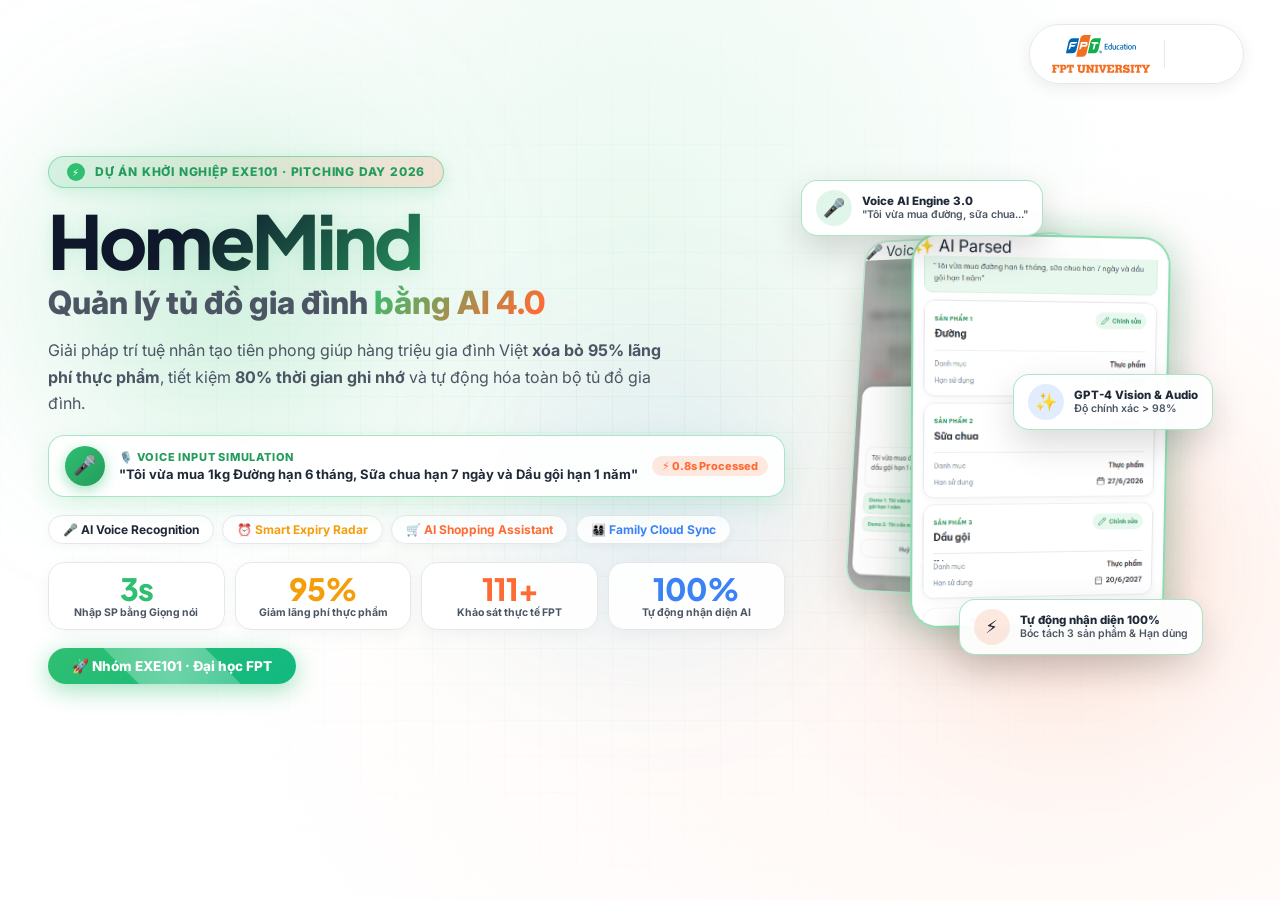
==== commit be8eecc9: "update slid" ====
--- a/index.html
+++ b/index.html
@@ -1,954 +1,1366 @@
 <!DOCTYPE html>
 <html lang="vi">
+
 <head>
-<meta charset="UTF-8">
-<meta name="viewport" content="width=device-width, initial-scale=1.0">
-<title>HomeMind — Smart Home Inventory | Pitch Deck EXE101</title>
-<link rel="stylesheet" href="assets/css/style.css">
-<link rel="icon" type="image/svg+xml" href="data:image/svg+xml,<svg xmlns='http://www.w3.org/2000/svg' viewBox='0 0 100 100'><text y='.9em' font-size='90'>🏡</text></svg>">
+  <meta charset="UTF-8">
+  <meta name="viewport" content="width=device-width, initial-scale=1.0">
+  <title>HomeMind — Smart Home Inventory | Pitch Deck EXE101</title>
+  <link rel="stylesheet" href="assets/css/style.css">
+  <link rel="icon" type="image/svg+xml"
+    href="data:image/svg+xml,<svg xmlns='http://www.w3.org/2000/svg' viewBox='0 0 100 100'><text y='.9em' font-size='90'>🏡</text></svg>">
 </head>
+
 <body>
 
-<div id="demo-bar" style="position:fixed;top:0;left:0;right:0;height:4px;z-index:9999;background:var(--border);display:none;">
-  <div id="demo-progress" style="height:100%;background:var(--primary);width:0%;transition:width 0.3s linear;"></div>
-</div>
-
-<!-- <nav class="slide-nav">
-  <button onclick="prevSlide()" title="Slide trước (Mũi tên Trái / Up)">◀</button>
-  <div class="slide-dots" id="dots"></div>
-  <span class="slide-counter" id="counter">1 / 12</span>
-  <button onclick="nextSlide()" title="Slide tiếp (Mũi tên Phải / Down)">▶</button>
-  <button class="auto-btn" id="autoPlayBtn" onclick="toggleAutoPlay()" title="Tự động phát (Phím Spacebar)">▶ Auto</button>
-  <button class="theme-btn" id="themeBtn" onclick="toggleTheme()" title="Chuyển chế độ Sáng/Tối (Phím D)">🌙</button>
-  <button class="fullscreen-btn" id="fullscreenBtn" onclick="toggleFullscreen()" title="Toàn màn hình (Phím F)">⛶</button>
-  <button onclick="goSlide(0)" title="Trở về Slide 1 (Phím Home)">⟳</button>
-</nav> -->
-
-<div class="slides-wrapper" id="slidesWrapper">
-
-<!-- ════════════════════════════════ -->
-<!-- SLIDE 1: OPENING                -->
-<!-- ════════════════════════════════ -->
-<section class="slide slide-opening active" data-index="0">
-<div class="slide-branding">
-  <img src="assets/images/logo/Logo_FPT.svg" alt="FPT University" class="brand-logo-fpt">
-  <div class="brand-divider"></div>
-  <img src="assets/images/logo/logo.png" alt="HomeMind Logo" class="brand-logo-project">
-</div>
-<div class="slide-inner text-center">
-  <span class="eyebrow">🏡 DỰ ÁN KHỞI NGHIỆP</span>
-  <h1>HomeMind</h1>
-  <div style="font-size:clamp(20px,2.5vw,32px);font-weight:700;color:var(--text-secondary);margin-bottom:12px;">
-    Quản lý tủ đồ gia đình <span class="text-gradient">bằng AI</span>
+  <div id="demo-bar"
+    style="position:fixed;top:0;left:0;right:0;height:4px;z-index:9999;background:var(--border);display:none;">
+    <div id="demo-progress" style="height:100%;background:var(--primary);width:0%;transition:width 0.3s linear;"></div>
   </div>
-  <p class="lead mx-auto" style="max-width:640px;">
-    Giúp hàng triệu gia đình Việt giảm lãng phí, tiết kiệm thời gian và quản lý đồ dùng thông minh chỉ với <strong>3 giây</strong> mỗi sản phẩm.
-  </p>
-  
-  <div style="margin:20px 0;display:flex;gap:10px;justify-content:center;flex-wrap:wrap;">
-    <span class="tag" style="font-size:13px;padding:6px 18px;">🎤 AI Voice Input</span>
-    <span class="tag tag-gold" style="font-size:13px;padding:6px 18px;">⏰ Smart Expiry Alert</span>
-    <span class="tag tag-orange" style="font-size:13px;padding:6px 18px;">🛒 Shopping Assistant</span>
-    <span class="tag tag-blue" style="font-size:13px;padding:6px 18px;">👨‍👩‍👧‍👦 Family Sharing</span>
+
+  <!-- <nav class="slide-nav">
+    <button onclick="prevSlide()" title="Slide trước (Mũi tên Trái / Up)">◀</button>
+    <div class="slide-dots" id="dots"></div>
+    <span class="slide-counter" id="counter">1 / 13</span>
+    <button onclick="nextSlide()" title="Slide tiếp (Mũi tên Phải / Down)">▶</button>
+    <button class="auto-btn" id="autoPlayBtn" onclick="toggleAutoPlay()" title="Tự động phát (Phím Spacebar)">▶
+      Auto</button>
+    <button class="theme-btn" id="themeBtn" onclick="toggleTheme()" title="Chuyển chế độ Sáng/Tối (Phím D)">🌙</button>
+    <button class="fullscreen-btn" id="fullscreenBtn" onclick="toggleFullscreen()"
+      title="Toàn màn hình (Phím F)">⛶</button>
+    <button onclick="goSlide(0)" title="Trở về Slide 1 (Phím Home)">⟳</button>
+  </nav> -->
+
+  <div class="slides-wrapper" id="slidesWrapper">
+
+    <!-- ════════════════════════════════ -->
+    <!-- SLIDE 1: OPENING (ULTRA HERO)    -->
+    <!-- ════════════════════════════════ -->
+    <section class="slide slide-opening active" data-index="0">
+      <!-- Background Cyber Mesh Grid Overlay -->
+      <div class="hero-bg-grid"></div>
+
+      <!-- Top Right Branding Bar -->
+      <div class="slide-branding">
+        <img src="assets/images/logo/Logo_FPT.svg" alt="FPT University" class="brand-logo-fpt">
+        <div class="brand-divider"></div>
+        <img src="assets/images/logo/logo.png" alt="HomeMind Logo" class="brand-logo-project">
+      </div>
+
+      <div class="slide-inner hero-slide-container">
+        <!-- 3 Ambient Glowing Orbs -->
+        <div class="hero-glow-orb-main glow-emerald"></div>
+        <div class="hero-glow-orb-main glow-amber"></div>
+        <div class="hero-glow-orb-main glow-cyan"></div>
+
+        <div class="hero-grid-ultra">
+          <!-- Left Column: Headline, Live Simulator, Chips, Metrics, CTA -->
+          <div class="hero-content-ultra">
+            <!-- Shimmering Pill Badge -->
+            <div class="hero-pill-shimmer">
+              <span class="pulse-badge-icon">⚡</span>
+              <span>DỰ ÁN KHỞI NGHIỆP EXE101 · PITCHING DAY 2026</span>
+            </div>
+
+            <!-- Giant Title -->
+            <h1 class="hero-title-giant">HomeMind</h1>
+            <div class="hero-subtitle-ultra">
+              Quản lý tủ đồ gia đình <span class="text-gradient-shimmer">bằng AI 4.0</span>
+            </div>
+
+            <!-- Lead Paragraph -->
+            <p class="hero-lead-ultra">
+              Giải pháp trí tuệ nhân tạo tiên phong giúp hàng triệu gia đình Việt <strong>xóa bỏ 95% lãng phí thực phẩm</strong>, tiết kiệm <strong>80% thời gian ghi nhớ</strong> và tự động hóa toàn bộ tủ đồ gia đình.
+            </p>
+
+            <!-- Live Speech Simulator Pill -->
+            <div class="live-voice-sim-box">
+              <div class="sim-mic-btn" title="Trải nghiệm Voice Input AI">🎤</div>
+              <div class="sim-content">
+                <div class="sim-label">
+                  <span>🎙️ Voice Input Simulation</span>
+                  <div class="voice-wave-bars" style="height:10px;">
+                    <span></span><span></span><span></span><span></span><span></span>
+                  </div>
+                </div>
+                <div class="sim-speech-text">
+                  "Tôi vừa mua 1kg Đường hạn 6 tháng, Sữa chua hạn 7 ngày và Dầu gội hạn 1 năm"
+                </div>
+              </div>
+              <div class="sim-badge-time">⚡ 0.8s Processed</div>
+            </div>
+
+            <!-- Feature Chips -->
+            <div class="hero-chips-row">
+              <span class="hero-chip">🎤 AI Voice Recognition</span>
+              <span class="hero-chip" style="color:var(--gold);">⏰ Smart Expiry Radar</span>
+              <span class="hero-chip" style="color:var(--accent);">🛒 AI Shopping Assistant</span>
+              <span class="hero-chip" style="color:var(--info);">👨‍👩‍👧‍👦 Family Cloud Sync</span>
+            </div>
+
+            <!-- 4-Column Ultra Stat Cards -->
+            <div class="hero-stats-4col">
+              <div class="ultra-stat-card">
+                <div class="stat-glow-num">3s</div>
+                <div class="stat-glow-label">Nhập SP bằng Giọng nói</div>
+              </div>
+              <div class="ultra-stat-card">
+                <div class="stat-glow-num gold">95%</div>
+                <div class="stat-glow-label">Giảm lãng phí thực phẩm</div>
+              </div>
+              <div class="ultra-stat-card">
+                <div class="stat-glow-num accent">111+</div>
+                <div class="stat-glow-label">Khảo sát thực tế FPT</div>
+              </div>
+              <div class="ultra-stat-card">
+                <div class="stat-glow-num blue">100%</div>
+                <div class="stat-glow-label">Tự động nhận diện AI</div>
+              </div>
+            </div>
+
+            <!-- Action CTA & Team Meta -->
+            <div class="hero-actions-row">
+              <a class="btn-hero-launch">
+                <span>🚀 Nhóm EXE101 · Đại học FPT</span>
+              </a>
+            </div>
+          </div>
+
+          <!-- Right Column: Dual Overlapping 3D Phone Mockups -->
+          <div class="hero-dual-mockup-container">
+            <!-- Back Phone: Voice Recording State -->
+            <div class="phone-card-back">
+              <div class="mockup-header-bar">
+                <div class="mockup-dots">
+                  <span class="m-dot dot-red"></span>
+                  <span class="m-dot dot-yellow"></span>
+                  <span class="m-dot dot-green"></span>
+                </div>
+                <div class="mockup-title-badge">🎤 Voice Input</div>
+              </div>
+              <img src="assets/images/demo/demo_voice_listening.png" alt="HomeMind Voice Listening" class="mockup-img-fit">
+            </div>
+
+            <!-- Front Phone: AI Auto Confirmation State -->
+            <div class="phone-card-front">
+              <div class="mockup-header-bar">
+                <div class="mockup-dots">
+                  <span class="m-dot dot-red"></span>
+                  <span class="m-dot dot-yellow"></span>
+                  <span class="m-dot dot-green"></span>
+                </div>
+                <div class="mockup-title-badge">✨ AI Parsed</div>
+              </div>
+              <img src="assets/images/demo/demo_ai_confirmation.png" alt="HomeMind AI Result" class="mockup-img-fit">
+            </div>
+
+            <!-- Floating Hologram Badges -->
+            <div class="holo-floating-badge holo-pos-top-left">
+              <div class="holo-icon-circle">🎤</div>
+              <div>
+                <div class="holo-title">Voice AI Engine 3.0</div>
+                <div class="holo-sub">"Tôi vừa mua đường, sữa chua..."</div>
+              </div>
+            </div>
+
+            <div class="holo-floating-badge holo-pos-center-right">
+              <div class="holo-icon-circle holo-icon-blue">✨</div>
+              <div>
+                <div class="holo-title">GPT-4 Vision & Audio</div>
+                <div class="holo-sub">Độ chính xác > 98%</div>
+              </div>
+            </div>
+
+            <div class="holo-floating-badge holo-pos-bottom-right">
+              <div class="holo-icon-circle holo-icon-orange">⚡</div>
+              <div>
+                <div class="holo-title">Tự động nhận diện 100%</div>
+                <div class="holo-sub">Bóc tách 3 sản phẩm & Hạn dùng</div>
+              </div>
+            </div>
+          </div>
+        </div>
+      </div>
+    </section>
+
+
+
+    <!-- ════════════════════════════════ -->
+    <!-- SLIDE 2: AGENDA                 -->
+    <!-- ════════════════════════════════ -->
+    <section class="slide" data-index="1">
+      <div class="slide-branding">
+        <img src="assets/images/logo/Logo_FPT.svg" alt="FPT University" class="brand-logo-fpt">
+        <div class="brand-divider"></div>
+        <img src="assets/images/logo/logo.png" alt="HomeMind Logo" class="brand-logo-project">
+      </div>
+      <div class="slide-inner">
+        <span class="eyebrow">📋 NỘI DUNG THUYẾT TRÌNH</span>
+        <h2>Chương Trình Hôm Nay</h2>
+        <p class="lead" style="margin-bottom:28px;">Hội đồng giám khảo sẽ theo dõi hành trình HomeMind qua <strong>10
+            phần nội dung</strong> được trình bày theo trình tự logic từ vấn đề đến giải pháp và tiềm năng tăng trưởng.
+        </p>
+
+        <div style="display:grid;grid-template-columns:1fr 1fr;gap:14px 28px;">
+
+          <!-- Left column -->
+          <div style="display:flex;flex-direction:column;gap:12px;">
+
+            <div class="agenda-item"
+              style="display:flex;align-items:center;gap:14px;padding:14px 18px;background:var(--bg-card);border:1px solid var(--border);border-radius:var(--radius-lg);box-shadow:var(--shadow-sm);transition:all 0.25s ease;cursor:default;"
+              onmouseover="this.style.borderColor='rgba(47,191,113,0.4)';this.style.transform='translateY(-2px)';this.style.boxShadow='var(--shadow-md)'"
+              onmouseout="this.style.borderColor='var(--border)';this.style.transform='';this.style.boxShadow='var(--shadow-sm)'">
+              <div
+                style="width:36px;height:36px;border-radius:50%;background:var(--primary);color:#fff;display:flex;align-items:center;justify-content:center;font-weight:800;font-size:15px;font-family:var(--font-heading);flex-shrink:0;">
+                01</div>
+              <div>
+                <div style="font-family:var(--font-heading);font-weight:700;font-size:14px;color:var(--text);">👥 Giới
+                  thiệu Đội ngũ</div>
+                <div style="font-size:12px;color:var(--text-secondary);margin-top:2px;">6 thành viên EXE101 — FPT
+                  University</div>
+              </div>
+            </div>
+
+            <div class="agenda-item"
+              style="display:flex;align-items:center;gap:14px;padding:14px 18px;background:var(--bg-card);border:1px solid var(--border);border-radius:var(--radius-lg);box-shadow:var(--shadow-sm);transition:all 0.25s ease;cursor:default;"
+              onmouseover="this.style.borderColor='rgba(239,68,68,0.4)';this.style.transform='translateY(-2px)';this.style.boxShadow='var(--shadow-md)'"
+              onmouseout="this.style.borderColor='var(--border)';this.style.transform='';this.style.boxShadow='var(--shadow-sm)'">
+              <div
+                style="width:36px;height:36px;border-radius:50%;background:var(--danger);color:#fff;display:flex;align-items:center;justify-content:center;font-weight:800;font-size:15px;font-family:var(--font-heading);flex-shrink:0;">
+                02</div>
+              <div>
+                <div style="font-family:var(--font-heading);font-weight:700;font-size:14px;color:var(--text);">😩 Vấn đề
+                  Thực tế</div>
+                <div style="font-size:12px;color:var(--text-secondary);margin-top:2px;">Pain points — Dữ liệu khảo sát
+                  111 người</div>
+              </div>
+            </div>
+
+            <div class="agenda-item"
+              style="display:flex;align-items:center;gap:14px;padding:14px 18px;background:var(--bg-card);border:1px solid var(--border);border-radius:var(--radius-lg);box-shadow:var(--shadow-sm);transition:all 0.25s ease;cursor:default;"
+              onmouseover="this.style.borderColor='rgba(47,191,113,0.4)';this.style.transform='translateY(-2px)';this.style.boxShadow='var(--shadow-md)'"
+              onmouseout="this.style.borderColor='var(--border)';this.style.transform='';this.style.boxShadow='var(--shadow-sm)'">
+              <div
+                style="width:36px;height:36px;border-radius:50%;background:linear-gradient(135deg,var(--primary),#22C55E);color:#fff;display:flex;align-items:center;justify-content:center;font-weight:800;font-size:15px;font-family:var(--font-heading);flex-shrink:0;">
+                03</div>
+              <div>
+                <div style="font-family:var(--font-heading);font-weight:700;font-size:14px;color:var(--text);">💡 Giải
+                  pháp &amp; Đột phá</div>
+                <div style="font-size:12px;color:var(--text-secondary);margin-top:2px;">AI Voice + Vision — Zero Text
+                  Entry 3 giây</div>
+              </div>
+            </div>
+
+            <div class="agenda-item"
+              style="display:flex;align-items:center;gap:14px;padding:14px 18px;background:var(--bg-card);border:1px solid var(--border);border-radius:var(--radius-lg);box-shadow:var(--shadow-sm);transition:all 0.25s ease;cursor:default;"
+              onmouseover="this.style.borderColor='rgba(59,130,246,0.4)';this.style.transform='translateY(-2px)';this.style.boxShadow='var(--shadow-md)'"
+              onmouseout="this.style.borderColor='var(--border)';this.style.transform='';this.style.boxShadow='var(--shadow-sm)'">
+              <div
+                style="width:36px;height:36px;border-radius:50%;background:var(--info);color:#fff;display:flex;align-items:center;justify-content:center;font-weight:800;font-size:15px;font-family:var(--font-heading);flex-shrink:0;">
+                04</div>
+              <div>
+                <div style="font-family:var(--font-heading);font-weight:700;font-size:14px;color:var(--text);">📊 Phân
+                  tích Thị trường</div>
+                <div style="font-size:12px;color:var(--text-secondary);margin-top:2px;">Smart Home VN $358M → $1.7B |
+                  TAM/SAM/SOM</div>
+              </div>
+            </div>
+
+            <div class="agenda-item"
+              style="display:flex;align-items:center;gap:14px;padding:14px 18px;background:var(--bg-card);border:1px solid var(--border);border-radius:var(--radius-lg);box-shadow:var(--shadow-sm);transition:all 0.25s ease;cursor:default;"
+              onmouseover="this.style.borderColor='rgba(245,158,11,0.4)';this.style.transform='translateY(-2px)';this.style.boxShadow='var(--shadow-md)'"
+              onmouseout="this.style.borderColor='var(--border)';this.style.transform='';this.style.boxShadow='var(--shadow-sm)'">
+              <div
+                style="width:36px;height:36px;border-radius:50%;background:var(--gold);color:#fff;display:flex;align-items:center;justify-content:center;font-weight:800;font-size:15px;font-family:var(--font-heading);flex-shrink:0;">
+                05</div>
+              <div>
+                <div style="font-family:var(--font-heading);font-weight:700;font-size:14px;color:var(--text);">🔬 Market
+                  Validation</div>
+                <div style="font-size:12px;color:var(--text-secondary);margin-top:2px;">111 mẫu khảo sát sơ cấp — Chân
+                  dung KH</div>
+              </div>
+            </div>
+
+          </div>
+
+          <!-- Right column -->
+          <div style="display:flex;flex-direction:column;gap:12px;">
+
+            <div class="agenda-item"
+              style="display:flex;align-items:center;gap:14px;padding:14px 18px;background:var(--bg-card);border:1px solid var(--border);border-radius:var(--radius-lg);box-shadow:var(--shadow-sm);transition:all 0.25s ease;cursor:default;"
+              onmouseover="this.style.borderColor='rgba(47,191,113,0.4)';this.style.transform='translateY(-2px)';this.style.boxShadow='var(--shadow-md)'"
+              onmouseout="this.style.borderColor='var(--border)';this.style.transform='';this.style.boxShadow='var(--shadow-sm)'">
+              <div
+                style="width:36px;height:36px;border-radius:50%;background:linear-gradient(135deg,#10B981,#059669);color:#fff;display:flex;align-items:center;justify-content:center;font-weight:800;font-size:15px;font-family:var(--font-heading);flex-shrink:0;">
+                06</div>
+              <div>
+                <div style="font-family:var(--font-heading);font-weight:700;font-size:14px;color:var(--text);">📱
+                  Product Demo</div>
+                <div style="font-size:12px;color:var(--text-secondary);margin-top:2px;">Giao diện thực tế — AI Voice
+                  Input Live</div>
+              </div>
+            </div>
+
+            <div class="agenda-item"
+              style="display:flex;align-items:center;gap:14px;padding:14px 18px;background:var(--bg-card);border:1px solid var(--border);border-radius:var(--radius-lg);box-shadow:var(--shadow-sm);transition:all 0.25s ease;cursor:default;"
+              onmouseover="this.style.borderColor='rgba(255,107,53,0.4)';this.style.transform='translateY(-2px)';this.style.boxShadow='var(--shadow-md)'"
+              onmouseout="this.style.borderColor='var(--border)';this.style.transform='';this.style.boxShadow='var(--shadow-sm)'">
+              <div
+                style="width:36px;height:36px;border-radius:50%;background:var(--accent);color:#fff;display:flex;align-items:center;justify-content:center;font-weight:800;font-size:15px;font-family:var(--font-heading);flex-shrink:0;">
+                07</div>
+              <div>
+                <div style="font-family:var(--font-heading);font-weight:700;font-size:14px;color:var(--text);">💼 Mô
+                  hình Kinh doanh</div>
+                <div style="font-size:12px;color:var(--text-secondary);margin-top:2px;">Freemium + Subscription +
+                  Affiliate</div>
+              </div>
+            </div>
+
+            <div class="agenda-item"
+              style="display:flex;align-items:center;gap:14px;padding:14px 18px;background:var(--bg-card);border:1px solid var(--border);border-radius:var(--radius-lg);box-shadow:var(--shadow-sm);transition:all 0.25s ease;cursor:default;"
+              onmouseover="this.style.borderColor='rgba(47,191,113,0.4)';this.style.transform='translateY(-2px)';this.style.boxShadow='var(--shadow-md)'"
+              onmouseout="this.style.borderColor='var(--border)';this.style.transform='';this.style.boxShadow='var(--shadow-sm)'">
+              <div
+                style="width:36px;height:36px;border-radius:50%;background:linear-gradient(135deg,#6366F1,#4F46E5);color:#fff;display:flex;align-items:center;justify-content:center;font-weight:800;font-size:15px;font-family:var(--font-heading);flex-shrink:0;">
+                08</div>
+              <div>
+                <div style="font-family:var(--font-heading);font-weight:700;font-size:14px;color:var(--text);">🚀 Lộ
+                  trình Phát triển</div>
+                <div style="font-size:12px;color:var(--text-secondary);margin-top:2px;">3-Year Roadmap — 3.720 users
+                  (2027–2029)</div>
+              </div>
+            </div>
+
+            <div class="agenda-item"
+              style="display:flex;align-items:center;gap:14px;padding:14px 18px;background:var(--bg-card);border:1px solid var(--border);border-radius:var(--radius-lg);box-shadow:var(--shadow-sm);transition:all 0.25s ease;cursor:default;"
+              onmouseover="this.style.borderColor='rgba(245,158,11,0.4)';this.style.transform='translateY(-2px)';this.style.boxShadow='var(--shadow-md)'"
+              onmouseout="this.style.borderColor='var(--border)';this.style.transform='';this.style.boxShadow='var(--shadow-sm)'">
+              <div
+                style="width:36px;height:36px;border-radius:50%;background:linear-gradient(135deg,#F59E0B,#D97706);color:#fff;display:flex;align-items:center;justify-content:center;font-weight:800;font-size:15px;font-family:var(--font-heading);flex-shrink:0;">
+                09</div>
+              <div>
+                <div style="font-family:var(--font-heading);font-weight:700;font-size:14px;color:var(--text);">📈 Dự
+                  phóng Tài chính</div>
+                <div style="font-size:12px;color:var(--text-secondary);margin-top:2px;">P&amp;L 3 năm — Hòa vốn Q4/2028
+                  · MRR 409M</div>
+              </div>
+            </div>
+
+            <div class="agenda-item"
+              style="display:flex;align-items:center;gap:14px;padding:14px 18px;background:linear-gradient(135deg,rgba(47,191,113,0.06),rgba(47,191,113,0.02));border:1.5px solid rgba(47,191,113,0.35);border-radius:var(--radius-lg);box-shadow:var(--shadow-sm);transition:all 0.25s ease;cursor:default;"
+              onmouseover="this.style.borderColor='rgba(47,191,113,0.6)';this.style.transform='translateY(-2px)';this.style.boxShadow='0 8px 24px rgba(47,191,113,0.18)'"
+              onmouseout="this.style.borderColor='rgba(47,191,113,0.35)';this.style.transform='';this.style.boxShadow='var(--shadow-sm)'">
+              <div
+                style="width:36px;height:36px;border-radius:50%;background:linear-gradient(135deg,var(--primary),var(--primary-dark));color:#fff;display:flex;align-items:center;justify-content:center;font-weight:800;font-size:15px;font-family:var(--font-heading);flex-shrink:0;">
+                10</div>
+              <div>
+                <div style="font-family:var(--font-heading);font-weight:700;font-size:14px;color:var(--primary-dark);">
+                  💰 Kêu gọi Đầu tư &amp; Q&amp;A</div>
+                <div style="font-size:12px;color:var(--text-secondary);margin-top:2px;">Pre-Seed 56M₫ · Comparables ~2.41 tỷ₫ ·
+                  Hỏi đáp</div>
+              </div>
+            </div>
+
+          </div>
+        </div>
+      </div>
+    </section>
+
+    <!-- ════════════════════════════════ -->
+    <!-- SLIDE 3: DEDICATED TEAM SLIDE   -->
+    <!-- ════════════════════════════════ -->
+    <section class="slide" data-index="2">
+      <div class="slide-branding">
+        <img src="assets/images/logo/Logo_FPT.svg" alt="FPT University" class="brand-logo-fpt">
+        <div class="brand-divider"></div>
+        <img src="assets/images/logo/logo.png" alt="HomeMind Logo" class="brand-logo-project">
+      </div>
+      <div class="slide-inner">
+        <span class="eyebrow">👥 ĐỘI NGŨ DỰ ÁN</span>
+        <h2>Team HomeMind — Nhóm 6 Thành Viên</h2>
+        <p class="lead">Sự kết hợp giữa đội ngũ quản trị, phát triển kỹ thuật và chiến lược tiếp thị thị trường từ Đại
+          học FPT.</p>
+
+        <div class="team-grid-detailed mb-24">
+          <div class="team-card-detailed">
+            <img src="assets/images/teamIMG/PhamThiAnh.png" alt="Phạm Thị Ánh" class="team-photo-lg">
+            <div>
+              <div class="team-name">Phạm Thị Ánh</div>
+              <div class="team-role">Project Manager (PM)</div>
+              <div style="font-size:12px;color:var(--text-secondary);line-height:1.5;margin-top:4px;">
+                Quản trị dự án, xây dựng tầm nhìn sản phẩm & điều phối chiến lược kinh doanh B2B/B2C.
+              </div>
+            </div>
+          </div>
+
+          <div class="team-card-detailed">
+            <img src="assets/images/teamIMG/HoaiBao.png" alt="Hoài Bảo" class="team-photo-lg">
+            <div>
+              <div class="team-name">Hoài Bảo</div>
+              <div class="team-role">Lead Developer</div>
+              <div style="font-size:12px;color:var(--text-secondary);line-height:1.5;margin-top:4px;">
+                Tối ưu hóa mô hình AI Voice Tiếng Việt (LLM Gemini Flash) & thiết kế kiến trúc Backend.
+              </div>
+            </div>
+          </div>
+
+          <div class="team-card-detailed">
+            <img src="assets/images/teamIMG/VuQuang.jpg" alt="Vũ Minh Quang" class="team-photo-lg">
+            <div>
+              <div class="team-name">Vũ Minh Quang</div>
+              <div class="team-role">Fullstack Developer</div>
+              <div style="font-size:12px;color:var(--text-secondary);line-height:1.5;margin-top:4px;">
+                Phát triển ứng dụng di động & hệ thống đồng bộ tủ đồ gia đình real-time.
+              </div>
+            </div>
+          </div>
+
+          <div class="team-card-detailed">
+            <img src="assets/images/teamIMG/MinhThanh.png" alt="Minh Thành" class="team-photo-lg">
+            <div>
+              <div class="team-name">Minh Thành</div>
+              <div class="team-role">Frontend / Mobile Dev</div>
+              <div style="font-size:12px;color:var(--text-secondary);line-height:1.5;margin-top:4px;">
+                Thiết kế giao diện UI/UX, AI Confirmation Screen & trải nghiệm quét Barcode 3 giây.
+              </div>
+            </div>
+          </div>
+
+          <div class="team-card-detailed">
+            <img src="assets/images/teamIMG/HongNhung.png" alt="Hồng Nhung" class="team-photo-lg">
+            <div>
+              <div class="team-name">Hồng Nhung</div>
+              <div class="team-role">Marketing Lead</div>
+              <div style="font-size:12px;color:var(--text-secondary);line-height:1.5;margin-top:4px;">
+                Chủ trì khảo sát thực tế 111 người, phân tích nỗi đau người dùng & chiến lược Go-to-Market.
+              </div>
+            </div>
+          </div>
+
+          <div class="team-card-detailed">
+            <img src="assets/images/teamIMG/HaiYen.png" alt="Hải Yến" class="team-photo-lg">
+            <div>
+              <div class="team-name">Hải Yến</div>
+              <div class="team-role">Marketing Specialist</div>
+              <div style="font-size:12px;color:var(--text-secondary);line-height:1.5;margin-top:4px;">
+                Phát triển nội dung truyền thông TikTok/FB Ads & vận hành kênh giới thiệu Affiliate.
+              </div>
+            </div>
+          </div>
+        </div>
+
+        <div class="card card-highlight text-center" style="padding:14px 20px; margin-top: 15px;">
+          <div style="font-size:13.5px;font-weight:800;color:var(--primary-dark);margin-bottom:4px;">🎯 TẠI SAO TEAM
+            HOMEMIND ĐỦ NĂNG LỰC GIẢI QUYẾT BÀI TOÁN NÀY?</div>
+          <div style="font-size:12.5px;color:var(--text-secondary);line-height:1.6;max-width:920px;margin:0 auto;">
+            "Sự kết hợp hoàn hảo giữa <strong>3 Lập trình viên AI/Mobile (LLM Gemini Flash & Realtime Sync)</strong> +
+            <strong>2 Marketing Leads (Khảo sát 111 mẫu thực địa & Go-to-Market)</strong> + <strong>1 PM Điều
+              phối</strong> — Đội ngũ có năng lực kỹ thuật & thực chiến trực tiếp để tối ưu trải nghiệm Zero-Text-Entry
+            3 giây."
+          </div>
+        </div>
+      </div>
+    </section>
+
+    <!-- ════════════════════════════════ -->
+    <!-- SLIDE 4: PROBLEM                -->
+    <!-- ════════════════════════════════ -->
+    <section class="slide" data-index="3">
+      <div class="slide-branding">
+        <img src="assets/images/logo/Logo_FPT.svg" alt="FPT University" class="brand-logo-fpt">
+        <div class="brand-divider"></div>
+        <img src="assets/images/logo/logo.png" alt="HomeMind Logo" class="brand-logo-project">
+      </div>
+      <div class="slide-inner">
+        <span class="eyebrow eyebrow-accent">😩 VẤN ĐỀ THỰC TẾ</span>
+        <h2>Bạn đã từng gặp chuyện này?</h2>
+        <p class="lead">
+          Người dùng không thiếu công cụ — họ thiếu một giải pháp đủ nhanh, đủ tự động để duy trì thói quen quản lý tủ
+          đồ hàng ngày.
+        </p>
+
+        <div class="grid-3 mb-20">
+          <div class="card" style="border-color:rgba(239,68,68,0.25);">
+            <span class="card-icon">🧠</span>
+            <div class="card-title" style="color:var(--danger);">Pain 1 — Gánh nặng ghi nhớ</div>
+            <div class="card-desc">
+              • <strong>48 người</strong> quên mua món đã hết<br>
+              • <strong>49 người</strong> cho biết "có quá nhiều thứ cần nhớ trong nhà"<br>
+              • Dễ mua thừa, mua trùng đồ vẫn còn
+            </div>
+            <div class="mt-8"><span class="tag tag-red">Q10 & Q12 (48/111)</span></div>
+          </div>
+
+          <div class="card" style="border-color:rgba(239,68,68,0.25);">
+            <span class="card-icon">🗑️</span>
+            <div class="card-title" style="color:var(--danger);">Pain 2 — Lãng phí thầm lặng</div>
+            <div class="card-desc">
+              • <strong>47 người</strong> phát hiện sản phẩm đã hết hạn<br>
+              • <strong>42 người</strong> không nhớ HSD của sản phẩm đã mở<br>
+              • Vứt bỏ hàng trăm nghìn đồng mỗi tháng
+            </div>
+            <div class="mt-8"><span class="tag tag-red">Q10 (47/111)</span></div>
+          </div>
+
+          <div class="card" style="border-color:rgba(239,68,68,0.25);">
+            <span class="card-icon">⏱️</span>
+            <div class="card-title" style="color:var(--danger);">Pain 3 — Rào cản nhập liệu</div>
+            <div class="card-desc">
+              • <strong>58 người</strong> từng bỏ ứng dụng quản lý vì nhập liệu thủ công mất thời gian<br>
+              • <strong>45 người</strong> yêu cầu nhập ≤10 giây/sản phẩm mới chấp nhận sử dụng
+            </div>
+            <div class="mt-8"><span class="tag tag-red">Q22 (58/111)</span></div>
+          </div>
+        </div>
+
+        <div class="split" style="margin-top:20px;">
+          <div class="split-item problem text-center">
+            <div style="font-size:36px;font-weight:800;color:var(--danger);font-family:var(--font-heading);">100K –
+              300K₫</div>
+            <div style="font-size:14px;color:var(--text-secondary);margin-top:4px;font-weight:600;">Tiền lãng phí trung
+              bình / gia đình / tháng</div>
+            <div class="mt-8 text-xs text-muted">Dữ liệu khảo sát Q13: 30/111 hộ gia đình B2C</div>
+          </div>
+
+          <div class="split-item problem text-center">
+            <div style="font-size:36px;font-weight:800;color:var(--danger);font-family:var(--font-heading);">&gt;80%
+            </div>
+            <div style="font-size:14px;color:var(--text-secondary);margin-top:4px;font-weight:600;">Người dùng bỏ app
+              quản lý sau 1 tuần</div>
+            <div class="mt-8 text-xs text-muted">Lý do chính: Nhập liệu bằng tay rườm rà (Q22: 58 người phản hồi)</div>
+          </div>
+        </div>
+      </div>
+    </section>
+
+    <!-- ════════════════════════════════ -->
+    <!-- SLIDE 5: SOLUTION               -->
+    <!-- ════════════════════════════════ -->
+    <section class="slide" data-index="4">
+      <div class="slide-branding">
+        <img src="assets/images/logo/Logo_FPT.svg" alt="FPT University" class="brand-logo-fpt">
+        <div class="brand-divider"></div>
+        <img src="assets/images/logo/logo.png" alt="HomeMind Logo" class="brand-logo-project">
+      </div>
+      <div class="slide-inner">
+        <span class="eyebrow">💡 GIẢI PHÁP & ĐỘT PHÁ</span>
+        <h2>HomeMind — Trợ lý AI cho tủ đồ gia đình</h2>
+        <p class="lead">Kết hợp AI Vision + AI Voice Tiếng Việt để loại bỏ hoàn toàn việc nhập liệu thủ công.</p>
+
+        <div class="grid-4 mb-20">
+          <div class="card card-highlight">
+            <span class="card-icon">🎤</span>
+            <div class="card-title">AI Voice Input</div>
+            <div class="card-desc">Nói tự nhiên: <em>"Tôi vừa mua đường, hạn 6 tháng sau"</em> — AI tự bóc tách và lưu
+              kho.</div>
+          </div>
+
+          <div class="card card-highlight">
+            <span class="card-icon">📷</span>
+            <div class="card-title">AI Vision Scan</div>
+            <div class="card-desc">Quét barcode hoặc nhãn sản phẩm. Nhận diện tên, danh mục, HSD trong <strong>3
+                giây</strong>.</div>
+          </div>
+
+          <div class="card card-highlight">
+            <span class="card-icon">⏰</span>
+            <div class="card-title">Smart Expiry Alert</div>
+            <div class="card-desc">Tự động phân loại: đồ tươi (3-5 ngày), đồ khô (1 tháng). Cảnh báo trước khi hết hạn.
+            </div>
+          </div>
+
+          <div class="card card-highlight">
+            <span class="card-icon">🛒</span>
+            <div class="card-title">Shopping Assistant</div>
+            <div class="card-desc">Tự động thêm vào DS mua sắm khi hết, đề xuất giá tốt từ Shopee/Lazada + Affiliate.
+            </div>
+          </div>
+        </div>
+
+        <span class="eyebrow" style="margin-top:16px;font-size:12px;">BẢNG SO SÁNH: ỨNG DỤNG TRUYỀN THỐNG VS
+          HOMEMIND</span>
+        <div class="comparison" style="margin-top:10px;">
+          <div class="comp-item old">
+            <div class="comp-label old">✗ App Quản Lý Truyền Thống</div>
+            <div class="comp-metric"><span>Thời gian nhập liệu</span><span>Manual (30-60s)</span></div>
+            <div class="comp-metric"><span>Nhắc hạn sử dụng</span><span>Cơ bản / Nhập tay HSD</span></div>
+            <div class="comp-metric"><span>Hỗ trợ Voice TV</span><span>Không có</span></div>
+            <div class="comp-metric"><span>Tỷ lệ bỏ app</span><span>&gt;80% sau 1 tuần</span></div>
+            <div class="comp-metric"><span>Đồng bộ gia đình</span><span>Thủ công / Độc lập</span></div>
+          </div>
+
+          <div class="comp-item new">
+            <div class="comp-label new">✓ HomeMind (AI Powered)</div>
+            <div class="comp-metric"><span>Thời gian nhập liệu</span><span><strong>AI Voice & Vision
+                  (3-5s)</strong></span></div>
+            <div class="comp-metric"><span>Nhắc hạn sử dụng</span><span><strong>Tự động + Thông minh</strong></span>
+            </div>
+            <div class="comp-metric"><span>Hỗ trợ Voice TV</span><span><strong>Tự nhiên Tiếng Việt</strong></span></div>
+            <div class="comp-metric"><span>Tỷ lệ bỏ app</span><span><strong>&lt;20% nhờ Zero Text Entry</strong></span>
+            </div>
+            <div class="comp-metric"><span>Đồng bộ gia đình</span><span><strong>Family Sharing real-time</strong></span>
+            </div>
+          </div>
+        </div>
+      </div>
+    </section>
+
+    <!-- ════════════════════════════════ -->
+    <!-- SLIDE 6: MARKET ANALYSIS        -->
+    <!-- ════════════════════════════════ -->
+    <section class="slide" data-index="5">
+      <div class="slide-branding">
+        <img src="assets/images/logo/Logo_FPT.svg" alt="FPT University" class="brand-logo-fpt">
+        <div class="brand-divider"></div>
+        <img src="assets/images/logo/logo.png" alt="HomeMind Logo" class="brand-logo-project">
+      </div>
+      <div class="slide-inner">
+        <span class="eyebrow">📊 PHÂN TÍCH THỊ TRƯỜNG</span>
+        <h2>Smart Home VN: $358M (2024) → $1.7B (2033)</h2>
+        <p class="lead">Thị trường bùng nổ với CAGR 9.20% — Giao thoa giữa Quản lý tủ đồ thông minh & Micro-POS tạp hóa
+          nhỏ.</p>
+
+        <div class="grid-3" style="margin-bottom:20px;">
+          <div class="card text-center">
+            <div class="card-number">$1.7B</div>
+            <div class="card-label">Smart Home VN (2033)</div>
+            <div class="mt-8">
+              <div class="progress-track">
+                <div class="progress-fill" style="width:100%"></div>
+              </div>
+            </div>
+            <div class="text-xs text-muted mt-8">CAGR 9.20% — IMARC Group Report<br>$358M (2024) → $453M (2026)</div>
+          </div>
+
+          <div class="card text-center">
+            <div class="card-number gold">$31B</div>
+            <div class="card-label">TMĐT Việt Nam (2026)</div>
+            <div class="mt-8">
+              <div class="progress-track">
+                <div class="progress-fill gold" style="width:75%"></div>
+              </div>
+            </div>
+            <div class="text-xs text-muted mt-8">Tăng trưởng &gt;20%/năm — Google e-Conomy<br>Nguồn thu Affiliate 5% từ
+              Shopee/TikTok</div>
+          </div>
+
+          <div class="card text-center">
+            <div class="card-number accent">111</div>
+            <div class="card-label">Mẫu Khảo Sát Thực Tế</div>
+            <div class="mt-8">
+              <div class="progress-track">
+                <div class="progress-fill accent" style="width:50%"></div>
+              </div>
+            </div>
+            <div class="text-xs text-muted mt-8">Dữ liệu sơ cấp EXE101 (06/2026)<br>96 B2C & 15 chủ cửa hàng B2B</div>
+          </div>
+        </div>
+
+        <div style="display:grid;grid-template-columns:1.8fr 1.2fr;gap:20px;margin-top:20px;">
+          <div class="card">
+            <h4 style="margin-bottom:8px;font-size:14px;color:var(--primary-dark);">📈 3 Động Lực Thị Trường Thuận Lợi
+            </h4>
+            <div style="font-size:12.5px;color:var(--text-secondary);line-height:1.7;">
+              • <strong>Social:</strong> Lối sống bận rộn gây lãng phí 100K-300K₫/tháng/hộ. Chủ tạp hóa ngại dùng POS
+              rườm rà.<br>
+              • <strong>Technology:</strong> LLM Gemini 3.5 Flash chi phí (1.300-11.500₫/user/th). 5G triệt tiêu độ trễ
+              AI Voice.<br>
+              • <strong>Behavior:</strong> Thói quen mua sắm online tăng vọt → Đề xuất mua lại tự động đạt ROI cao qua
+              Affiliate.
+            </div>
+          </div>
+
+          <div class="card text-center card-highlight" style="padding:16px;">
+            <div style="font-size:12px;font-weight:800;color:var(--primary-dark);letter-spacing:1px;">QUY MÔ THỊ TRƯỜNG
+              (TAM / SAM / SOM)</div>
+            <div class="card-number" style="font-size:24px;margin-top:6px;">TAM: $1.7B</div>
+            <div style="font-size:12.5px;color:var(--text-secondary);margin-top:2px;">SAM: <strong>~$120M</strong> (7%
+              TAM)</div>
+            <div style="font-size:13px;color:var(--primary-dark);font-weight:800;margin-top:4px;">SOM:
+              <strong>$2.4M</strong> (Mục tiêu 60K users)
+            </div>
+            <div class="text-xs text-muted mt-8">Dựa trên khảo sát WTP B2C 29K/th & B2B 149K/th</div>
+          </div>
+        </div>
+      </div>
+    </section>
+
+    <!-- ════════════════════════════════ -->
+    <!-- SLIDE 7: MARKET VALIDATION      -->
+    <!-- ════════════════════════════════ -->
+    <section class="slide" data-index="6">
+      <div class="slide-branding">
+        <img src="assets/images/logo/Logo_FPT.svg" alt="FPT University" class="brand-logo-fpt">
+        <div class="brand-divider"></div>
+        <img src="assets/images/logo/logo.png" alt="HomeMind Logo" class="brand-logo-project">
+      </div>
+      <div class="slide-inner">
+        <span class="eyebrow">🔬 MARKET VALIDATION</span>
+        <h2>111 người khảo sát thực tế — Dữ liệu sơ cấp</h2>
+        <p class="lead">Khảo sát & phỏng vấn sâu thực hiện bởi nhóm EXE101 kết hợp dữ liệu báo cáo UNEP và e-Conomy SEA.
+        </p>
+
+        <div class="grid-2 mb-24">
+          <div>
+            <h4 style="margin-bottom:12px;font-size:14px;">📊 Primary Data — Nỗi đau người dùng</h4>
+            <div style="display:grid;grid-template-columns:1fr 1fr;gap:8px;">
+              <div
+                style="padding:10px 12px;background:#FEF2F2;border-radius:var(--radius-md);border:1px solid rgba(239,68,68,0.15);">
+                <div style="font-size:20px;font-weight:800;color:var(--danger);font-family:var(--font-heading);">48/111
+                </div>
+                <div style="font-size:11px;color:var(--text-secondary);font-weight:500;">Quên mua món đã hết</div>
+              </div>
+              <div
+                style="padding:10px 12px;background:#FEF2F2;border-radius:var(--radius-md);border:1px solid rgba(239,68,68,0.15);">
+                <div style="font-size:20px;font-weight:800;color:var(--danger);font-family:var(--font-heading);">47/111
+                </div>
+                <div style="font-size:11px;color:var(--text-secondary);font-weight:500;">Đồ hết hạn mới phát hiện</div>
+              </div>
+              <div
+                style="padding:10px 12px;background:#FEF2F2;border-radius:var(--radius-md);border:1px solid rgba(239,68,68,0.15);">
+                <div style="font-size:20px;font-weight:800;color:var(--danger);font-family:var(--font-heading);">42/111
+                </div>
+                <div style="font-size:11px;color:var(--text-secondary);font-weight:500;">Quên HSD sản phẩm đã mở</div>
+              </div>
+              <div
+                style="padding:10px 12px;background:#FEF2F2;border-radius:var(--radius-md);border:1px solid rgba(239,68,68,0.15);">
+                <div style="font-size:20px;font-weight:800;color:var(--danger);font-family:var(--font-heading);">39/111
+                </div>
+                <div style="font-size:11px;color:var(--text-secondary);font-weight:500;">Mua trùng đồ vẫn còn</div>
+              </div>
+            </div>
+
+            <h4 style="margin:16px 0 8px;font-size:14px;">💰 Willingness to Pay & MVP Priority</h4>
+            <div style="display:grid;grid-template-columns:1fr 1fr;gap:8px;">
+              <div
+                style="padding:10px 12px;background:var(--primary-light);border-radius:var(--radius-md);border:1px solid rgba(47,191,113,0.2);">
+                <div style="font-size:18px;font-weight:800;color:var(--primary-dark);">39 người</div>
+                <div style="font-size:11px;color:var(--text-secondary);">Trả 20K-50K₫/tháng B2C</div>
+              </div>
+              <div
+                style="padding:10px 12px;background:var(--primary-light);border-radius:var(--radius-md);border:1px solid rgba(47,191,113,0.2);">
+                <div style="font-size:18px;font-weight:800;color:var(--primary-dark);">72 người</div>
+                <div style="font-size:11px;color:var(--text-secondary);">Chọn Nhắc HSD là MVP #1</div>
+              </div>
+            </div>
+          </div>
+
+          <div>
+            <h4 style="margin-bottom:12px;font-size:14px;">🎯 Chân dung khách hàng mục tiêu</h4>
+            <div class="card" style="padding:14px;margin-bottom:10px;">
+              <div style="display:flex;gap:6px;align-items:center;margin-bottom:6px;">
+                <span class="tag">B2C</span>
+                <span style="font-size:13px;font-weight:700;">"The Busy Optimizer"</span>
+              </div>
+              <div style="font-size:12px;color:var(--text-secondary);line-height:1.6;">
+                • 18-40 tuổi: NV văn phòng (29), Sinh viên (22), Cha mẹ con nhỏ (19)<br>
+                • Thu nhập: 7-15 triệu/tháng (40 người), 15-30 triệu (28 người)<br>
+                • Kênh tiếp cận chính: Bạn bè giới thiệu (63), Facebook (58), TikTok (57)
+              </div>
+            </div>
+
+            <div class="card" style="padding:14px;">
+              <div style="display:flex;gap:6px;align-items:center;margin-bottom:6px;">
+                <span class="tag tag-gold">B2B Micro</span>
+                <span style="font-size:13px;font-weight:700;">"The Agile Micro-Retailer"</span>
+              </div>
+              <div style="font-size:12px;color:var(--text-secondary);line-height:1.6;">
+                • Chủ tạp hóa nhỏ (18 người), Bán online (5 người)<br>
+                • Cần công cụ quản lý tồn kho đơn giản, chi phí thấp<br>
+                • Sẵn sàng trả 100K-200K₫/tháng (12 người)
+              </div>
+            </div>
+          </div>
+        </div>
+
+        <div class="mt-16 flex-center" style="gap:10px;margin-top:12px;">
+          <span style="font-size:12.5px;color:var(--text-muted);font-weight:600;">📊 Dynamic Business Model
+            Canvas:</span>
+          <a href="https://business-model-canvas-exe-101.vercel.app/" target="_blank"
+            style="font-size:12.5px;color:var(--primary-dark);font-weight:800;text-decoration:none;">business-model-canvas-exe-101.vercel.app
+            ↗</a>
+        </div>
+      </div>
+    </section>
+
+    <!-- ════════════════════════════════ -->
+    <!-- SLIDE 8: PRODUCT DEMO           -->
+    <!-- ════════════════════════════════ -->
+    <section class="slide" data-index="7">
+      <div class="slide-branding">
+        <img src="assets/images/logo/Logo_FPT.svg" alt="FPT University" class="brand-logo-fpt">
+        <div class="brand-divider"></div>
+        <img src="assets/images/logo/logo.png" alt="HomeMind Logo" class="brand-logo-project">
+      </div>
+      <div class="slide-inner">
+        <span class="eyebrow" style="font-size:14px;">📱 PRODUCT DEMO</span>
+        <h2 style="font-size:clamp(28px, 3.2vw, 38px);margin-bottom:8px;">Giao diện thực tế ứng dụng HomeMind</h2>
+        <p class="lead" style="font-size:15.5px;margin-bottom:10px;max-width:840px;">
+          Nói tự nhiên: <em>"Tôi vừa mua đường hạn 6 tháng, sữa chua hạn 7 ngày và dầu gội hạn 1 năm"</em> — AI tự động
+          bóc tách 3 sản phẩm trong 3 giây.
+        </p>
+
+        <div style="display:flex;gap:12px;justify-content:center;align-items:center;margin-bottom:10px;flex-wrap:wrap;">
+          <span class="tag tag-gold" style="font-size:11.5px;padding:4px 14px;">🏆 BẰNG CHỨNG PMF: 72/111 chọn Nhắc HSD
+            là MVP #1 | 39/111 sẵn sàng chi trả B2C</span>
+          <span class="tag tag-blue" style="font-size:11.5px;padding:4px 14px;">🛡️ CORE FLOW DEMO: Voice Input ➔ AI
+            Confirm | Video Backup Ready</span>
+        </div>
+
+        <div style="display:flex;gap:36px;align-items:center;justify-content:center;margin:16px 0 20px;">
+          <!-- Phone Screenshot 1: AI Voice Input -->
+          <div style="text-align:center;">
+            <div class="phone-frame-real">
+              <img src="assets/images/demo_voice_input.png" alt="Giao diện AI Voice Input" class="phone-screen-img">
+            </div>
+            <div style="font-size:14.5px;font-weight:800;color:var(--primary-dark);margin-top:10px;">🎙️ Step 1: AI
+              Voice Input ("Đang nghe...")</div>
+          </div>
+
+          <!-- Transition Arrow -->
+          <div style="display:flex;flex-direction:column;align-items:center;gap:8px;">
+            <span style="font-size:32px;color:var(--primary);font-weight:800;">➔</span>
+            <span class="tag tag-gold" style="font-size:12px;padding:6px 14px;font-weight:800;">⚡ 3 giây AI bóc
+              tách</span>
+          </div>
+
+          <!-- Phone Screenshot 2: AI Confirmation Screen -->
+          <div style="text-align:center;">
+            <div class="phone-frame-real">
+              <img src="assets/images/demo_ai_confirm.png" alt="Giao diện AI Confirmation Screen"
+                class="phone-screen-img">
+            </div>
+            <div style="font-size:14.5px;font-weight:800;color:var(--primary-dark);margin-top:10px;">✨ Step 2: AI
+              Confirmation ("Lưu 3 món")</div>
+          </div>
+        </div>
+
+        <div class="mt-16 flex-center" style="gap:16px;flex-wrap:wrap;margin-top:14px;">
+          <span style="font-size:13.5px;color:var(--text-muted);font-weight:600;">📱 Live App Prototype:</span>
+          <a href="https://demo-home-mind.vercel.app/" target="_blank"
+            style="font-size:13.5px;color:var(--primary-dark);font-weight:800;text-decoration:none;">demo-home-mind.vercel.app
+            ↗</a>
+          <span style="color:var(--border);">|</span>
+          <span style="font-size:13.5px;color:var(--text-muted);font-weight:600;">📺 Demo Shorts Video:</span>
+          <a href="https://youtube.com/shorts/1OXZVjdCdi4" target="_blank"
+            style="font-size:13.5px;color:var(--primary-dark);font-weight:800;text-decoration:none;">youtube.com/shorts/1OXZVjdCdi4
+            ↗</a>
+        </div>
+      </div>
+    </section>
+
+    <!-- ════════════════════════════════ -->
+    <!-- SLIDE 9: BUSINESS MODEL         -->
+    <!-- ════════════════════════════════ -->
+    <section class="slide" data-index="8">
+      <div class="slide-branding">
+        <img src="assets/images/logo/Logo_FPT.svg" alt="FPT University" class="brand-logo-fpt">
+        <div class="brand-divider"></div>
+        <img src="assets/images/logo/logo.png" alt="HomeMind Logo" class="brand-logo-project">
+      </div>
+      <div class="slide-inner">
+        <span class="eyebrow">💼 MÔ HÌNH KINH DOANH</span>
+        <h2>Freemium + Subscription + Affiliate</h2>
+        <p class="lead">Đa dạng hóa dòng tiền: B2C cá nhân (29K), gói Gia đình (59K), B2B cửa hàng (149K) và 5% hoa hồng
+          Affiliate TMĐT.</p>
+
+        <div class="grid-4" style="margin-bottom:18px;">
+          <div class="card text-center">
+            <span style="font-size:26px;">🌱</span>
+            <div class="card-title mt-8">Free Tier</div>
+            <div style="font-size:24px;font-weight:800;color:var(--text-secondary);font-family:var(--font-heading);">0₫
+            </div>
+            <div class="card-desc mt-8">
+              Tối đa 30 sản phẩm<br>
+              15 requests AI/tháng<br>
+              Nhắc HSD cơ bản
+            </div>
+          </div>
+
+          <div class="card text-center card-highlight">
+            <span style="font-size:26px;">🎯</span>
+            <div class="card-title mt-8">B2C Premium</div>
+            <div style="font-size:24px;font-weight:800;color:var(--primary-dark);font-family:var(--font-heading);">
+              29.000₫<span style="font-size:12px;color:var(--text-muted);">/tháng</span></div>
+            <div class="card-desc mt-8">
+              Không giới hạn SP & AI Voice<br>
+              60 requests AI/tháng<br>
+              Báo cáo chi tiêu gia đình
+            </div>
+          </div>
+
+          <div class="card text-center"
+            style="border-color:var(--gold);background:linear-gradient(180deg,rgba(245,158,11,0.05),var(--bg-card));">
+            <span style="font-size:26px;">👨‍👩‍👧‍👦</span>
+            <div class="card-title mt-8">Family Premium</div>
+            <div style="font-size:24px;font-weight:800;color:#B45309;font-family:var(--font-heading);">59.000₫<span
+                style="font-size:12px;color:var(--text-muted);">/tháng</span></div>
+            <div class="card-desc mt-8">
+              Chia sẻ 5 thành viên<br>
+              100 requests AI/tháng<br>
+              Đồng bộ tủ đồ real-time
+            </div>
+          </div>
+
+          <div class="card text-center card-highlight">
+            <span style="font-size:26px;">🏪</span>
+            <div class="card-title mt-8">B2B Micro-POS</div>
+            <div style="font-size:24px;font-weight:800;color:var(--accent);font-family:var(--font-heading);">
+              149.000₫<span style="font-size:12px;color:var(--text-muted);">/tháng</span></div>
+            <div class="card-desc mt-8">
+              180 requests AI/tháng<br>
+              Quản lý tồn kho tạp hóa<br>
+              Cảnh báo cận HSD tự động
+            </div>
+          </div>
+        </div>
+
+        <div class="grid-2" style="margin-bottom:18px;">
+          <div class="card">
+            <h4>💰 3 Dòng Doanh Thu (Revenue Streams)</h4>
+            <div style="font-size:12px;color:var(--text-secondary);line-height:1.6;margin-top:4px;">
+              1. <strong>Subscription Fees:</strong> Phí cố định từ gói Premium (29K), Family (59K) & Micro-POS
+              (149K).<br>
+              2. <strong>Affiliate Commissions:</strong> Hoa hồng trung bình 5% (Shopee 1-10%, TikTok 2-15%, AOV
+              200.000₫).<br>
+              3. <strong>B2B Data Insights (Phase 3):</strong> Báo cáo xu hướng tiêu dùng FMCG cho nhà phân phối.
+            </div>
+          </div>
+
+          <div class="card">
+            <h4>📊 Cơ Cấu Chi Phí (Cost Structure)</h4>
+            <div style="font-size:12px;color:var(--text-secondary);line-height:1.6;margin-top:4px;">
+              • <strong>COGS:</strong> AI Gemini Flash (1.3K₫ Free, 4K₫ Premium, 6.5K₫ Family, 11.5K₫ POS), Cloud
+              (1M₫/th), Payment (2.5%), Store Fee (15%).<br>
+              • <strong>OPEX (Cash):</strong> Marketing 3M₫/quý (12M₫ N1), Token Stipend 900K₫/quý (6 người),
+              Maintenance ~4M₫ N1.<br>
+              • <strong>Deferred Salary:</strong> Lương treo founder 18M₫/quý (72M N1) → 27M₫/quý (108M N2) → 36M₫/quý
+              (144M N3).
+            </div>
+          </div>
+        </div>
+
+        <div class="card card-highlight text-center"
+          style="margin-top:16px;padding:10px 16px;display:flex;justify-content:space-around;align-items:center;flex-wrap:wrap;gap:10px;">
+          <div>
+            <div style="font-size:10px;color:var(--text-muted);font-weight:700;">ARPU TRUNG BÌNH</div>
+            <div style="font-size:14px;font-weight:800;color:var(--primary-dark);">35.525₫/tháng</div>
+          </div>
+          <div>
+            <div style="font-size:10px;color:var(--text-muted);font-weight:700;">CAC NĂM 1</div>
+            <div style="font-size:14px;font-weight:800;color:var(--gold);">65.934₫</div>
+          </div>
+          <div>
+            <div style="font-size:10px;color:var(--text-muted);font-weight:700;">LTV NĂM 1</div>
+            <div style="font-size:14px;font-weight:800;color:var(--primary);">216.339₫</div>
+          </div>
+          <div>
+            <div style="font-size:10px;color:var(--text-muted);font-weight:700;">TỶ LỆ LTV / CAC</div>
+            <div style="font-size:14px;font-weight:800;color:var(--accent);">3.28× (Healthy &gt;3×)</div>
+          </div>
+        </div>
+      </div>
+    </section>
+
+    <!-- ════════════════════════════════ -->
+    <!-- SLIDE 10: ROADMAP & EXPANSION    -->
+    <!-- ════════════════════════════════ -->
+    <section class="slide" data-index="9">
+      <div class="slide-branding">
+        <img src="assets/images/logo/Logo_FPT.svg" alt="FPT University" class="brand-logo-fpt">
+        <div class="brand-divider"></div>
+        <img src="assets/images/logo/logo.png" alt="HomeMind Logo" class="brand-logo-project">
+      </div>
+      <div class="slide-inner">
+        <span class="eyebrow">🚀 LỘ TRÌNH PHÁT TRIỂN</span>
+        <h2>3-Year Roadmap & User Growth Plan</h2>
+        <p class="lead">Lộ trình 3 năm (2027–2029) phát triển từ Pilot tại TP.HCM đến mở rộng 3.720 trả phí toàn quốc.
+        </p>
+
+        <div style="display:grid;grid-template-columns:1.2fr 1fr;gap:20px;">
+          <div class="card">
+            <h4 style="margin-bottom:10px;font-size:14px;color:var(--primary-dark);">📍 Timeline Triển Khai 12-18 Tháng
+            </h4>
+            <div class="timeline">
+              <div class="timeline-item">
+                <div class="timeline-dot"></div>
+                <div class="timeline-title">Pilot (Q1/2027)</div>
+                <div class="timeline-desc">50 testers · 7 Paid users · Hoàn thiện MVP AI Voice & Expiry Reminder</div>
+              </div>
+
+              <div class="timeline-item">
+                <div class="timeline-dot gold"></div>
+                <div class="timeline-title">Q2 - Q3/2027</div>
+                <div class="timeline-desc">Launch Google Play & App Store · 55 Paid users · Mở Affiliate Shopee/TikTok
+                </div>
+              </div>
+
+              <div class="timeline-item">
+                <div class="timeline-dot orange"></div>
+                <div class="timeline-title">Q4/2027 (Cuối Năm 1)</div>
+                <div class="timeline-desc">95 Paid users (60 Premium, 25 Family, 10 POS) · Doanh thu Q4 ~11.2M₫/tháng
+                </div>
+              </div>
+
+              <div class="timeline-item">
+                <div class="timeline-dot" style="background:var(--accent);"></div>
+                <div class="timeline-title">Năm 2 & 3 (2028 - 2029)</div>
+                <div class="timeline-desc">835 Paid users (Năm 2) → 3.720 Paid users (Năm 3) · Doanh thu N3 đạt 1.046
+                  tỷ₫</div>
+              </div>
+            </div>
+          </div>
+
+          <div class="card">
+            <h4 style="margin-bottom:10px;font-size:14px;color:var(--primary-dark);">📈 Chỉ Số Tăng Trưởng 3 Năm
+              (2027-2029)</h4>
+            <table style="width:100%;font-size:12px;border-collapse:collapse;line-height:1.8;">
+              <thead>
+                <tr style="border-bottom:1px solid var(--border);text-align:left;color:var(--text-muted);">
+                  <th style="padding-bottom:4px;">Chỉ số</th>
+                  <th style="padding-bottom:4px;">Năm 1 (2027)</th>
+                  <th style="padding-bottom:4px;">Năm 2 (2028)</th>
+                  <th style="padding-bottom:4px;">Năm 3 (2029)</th>
+                </tr>
+              </thead>
+              <tbody>
+                <tr style="border-bottom:1px solid var(--border-light);">
+                  <td style="font-weight:600;padding:6px 0;">Total Paid Users</td>
+                  <td style="font-weight:700;">95</td>
+                  <td style="font-weight:700;color:var(--primary-dark);">835</td>
+                  <td style="font-weight:700;color:var(--accent);">3.720</td>
+                </tr>
+                <tr style="border-bottom:1px solid var(--border-light);">
+                  <td style="font-weight:600;padding:6px 0;">Micro-POS Stores</td>
+                  <td>10</td>
+                  <td>65</td>
+                  <td style="font-weight:700;color:var(--gold);">220</td>
+                </tr>
+                <tr style="border-bottom:1px solid var(--border-light);">
+                  <td style="font-weight:600;padding:6px 0;">MRR Q4 (Hàng tháng)</td>
+                  <td>~11.2 triệu₫</td>
+                  <td>~93.8 triệu₫</td>
+                  <td style="font-weight:700;color:var(--primary-dark);">~409.1 triệu₫</td>
+                </tr>
+                <tr>
+                  <td style="font-weight:600;padding:6px 0;">Tổng Doanh Thu/Năm</td>
+                  <td>19.8 triệu₫</td>
+                  <td>210.3 triệu₫</td>
+                  <td style="font-weight:700;color:var(--gold);">1.046 tỷ₫</td>
+                </tr>
+              </tbody>
+            </table>
+          </div>
+        </div>
+
+        <div class="card card-highlight" style="padding:10px 16px;margin-top:12px;">
+          <h4 style="margin-bottom:4px;font-size:12.5px;color:var(--primary-dark);">⚙️ VẬN HÀNH & NỀN TẢNG CÔNG NGHỆ
+            (TECH PIPELINE)</h4>
+          <div style="font-size:11.5px;color:var(--text-secondary);line-height:1.5;">
+            • <strong>Quy trình tự động hóa:</strong> User Voice Input ➔ Gemini Flash LLM Parser ➔ Cloud Realtime
+            Database ➔ Smart Expiry Cron Engine ➔ Affiliate Shopee Recommendation.<br>
+            • <strong>CI/CD Tech Pipeline:</strong> Tự động hóa kiểm thử & triển khai với Harness CI/CD Pipeline,
+            MongoDB Atlas Cloud Cluster & Firebase Push Notification Service.
+          </div>
+        </div>
+      </div>
+    </section>
+
+    <!-- ════════════════════════════════ -->
+    <!-- SLIDE 11: FINANCIAL             -->
+    <!-- ════════════════════════════════ -->
+    <section class="slide" data-index="10">
+      <div class="slide-branding">
+        <img src="assets/images/logo/Logo_FPT.svg" alt="FPT University" class="brand-logo-fpt">
+        <div class="brand-divider"></div>
+        <img src="assets/images/logo/logo.png" alt="HomeMind Logo" class="brand-logo-project">
+      </div>
+      <div class="slide-inner">
+        <span class="eyebrow">📈 DỰ PHÓNG TÀI CHÍNH (P&L 3 NĂM)</span>
+        <h2>3-Year Financial Projection & Unit Economics</h2>
+        <p class="lead">Tổng doanh thu Năm 3 đạt <strong>1.046 tỷ₫</strong> (MRR Q4 ~409M₫). Hòa vốn Full Accrual tại
+          <strong>Q4/2028</strong>.
+        </p>
+
+        <div class="grid-2" style="margin-bottom:20px;">
+          <!-- Chart 1: MRR Growth -->
+          <div class="chart-card">
+            <div style="display:flex;justify-content:space-between;align-items:center;">
+              <h4 style="font-size:13.5px;color:var(--primary-dark);">📊 Biểu Đồ MRR Growth (VNĐ/tháng)</h4>
+              <span class="tag tag-gold" style="font-size:10px;">🚀 ARR N3 ~1.64 tỷ₫</span>
+            </div>
+            <div class="chart-wrapper">
+              <div class="chart-y-axis">
+                <span>400M</span>
+                <span>300M</span>
+                <span>200M</span>
+                <span>100M</span>
+                <span>0M</span>
+              </div>
+              <div class="chart-grid-line" style="top:0%"></div>
+              <div class="chart-grid-line" style="top:25%"></div>
+              <div class="chart-grid-line" style="top:50%"></div>
+              <div class="chart-grid-line" style="top:75%"></div>
+
+              <div class="chart-bars">
+                <div class="chart-bar-col">
+                  <div class="chart-pill-value">11.2M₫</div>
+                  <div class="chart-bar-fill primary" style="height:12%;"></div>
+                  <div class="chart-x-label">Năm 1 (2027)</div>
+                </div>
+                <div class="chart-bar-col">
+                  <div class="chart-pill-value">93.8M₫</div>
+                  <div class="chart-bar-fill primary" style="height:40%;"></div>
+                  <div class="chart-x-label">Năm 2 (2028)</div>
+                </div>
+                <div class="chart-bar-col">
+                  <div class="chart-pill-value primary">409.1M₫</div>
+                  <div class="chart-bar-fill primary" style="height:100%;"></div>
+                  <div class="chart-x-label">Năm 3 (2029)</div>
+                </div>
+              </div>
+            </div>
+          </div>
+
+          <!-- Chart 2: User Growth -->
+          <div class="chart-card">
+            <div style="display:flex;justify-content:space-between;align-items:center;">
+              <h4 style="font-size:13.5px;color:var(--accent);">👥 Biểu Đồ Paid User Growth (Khách hàng)</h4>
+              <span class="tag tag-orange" style="font-size:10px;">👨‍👩‍👧‍👦 3.720 Users</span>
+            </div>
+            <div class="chart-wrapper">
+              <div class="chart-y-axis">
+                <span>4.000</span>
+                <span>3.000</span>
+                <span>2.000</span>
+                <span>1.000</span>
+                <span>0</span>
+              </div>
+              <div class="chart-grid-line" style="top:0%"></div>
+              <div class="chart-grid-line" style="top:25%"></div>
+              <div class="chart-grid-line" style="top:50%"></div>
+              <div class="chart-grid-line" style="top:75%"></div>
+
+              <div class="chart-bars">
+                <div class="chart-bar-col">
+                  <div class="chart-pill-value">95</div>
+                  <div class="chart-bar-fill accent" style="height:10%;"></div>
+                  <div class="chart-x-label">Năm 1 (2027)</div>
+                </div>
+                <div class="chart-bar-col">
+                  <div class="chart-pill-value">835</div>
+                  <div class="chart-bar-fill accent" style="height:35%;"></div>
+                  <div class="chart-x-label">Năm 2 (2028)</div>
+                </div>
+                <div class="chart-bar-col">
+                  <div class="chart-pill-value accent">3.720</div>
+                  <div class="chart-bar-fill accent" style="height:100%;"></div>
+                  <div class="chart-x-label">Năm 3 (2029)</div>
+                </div>
+              </div>
+            </div>
+          </div>
+        </div>
+
+        <div class="grid-3" style="margin-top:20px;">
+          <div class="card text-center">
+            <div class="card-number" style="font-size:22px;">Q2/2028</div>
+            <div class="card-label">Điểm Hòa Vốn (Break-even Cash)</div>
+            <div class="text-xs text-muted mt-8">Cơ sở: 482 users trả phí (FC cash 14.8M₫/th)</div>
+          </div>
+
+          <div class="card text-center">
+            <div class="card-number gold" style="font-size:22px;">~599 triệu₫</div>
+            <div class="card-label">Dòng Tiền Tích Lũy 3 Năm</div>
+            <div class="text-xs text-muted mt-8">Lợi nhuận ròng tích lũy (Full Accrual): ~275 triệu₫</div>
+          </div>
+
+          <div class="card text-center">
+            <div class="card-number accent" style="font-size:22px;">3.28× ➔ 71×</div>
+            <div class="card-label">Tỷ Lệ LTV / CAC (Năm 1 ➔ N3)</div>
+            <div class="text-xs text-muted mt-8">CAC N1: 65.934₫ | LTV N1: 216.339₫ (healthy &gt;3×)</div>
+          </div>
+        </div>
+        <div style="margin-top:14px;text-align:center;">
+          <a href="https://docs.google.com/spreadsheets/d/1bQdpnB5kuysCb3Hh_5Kw2yXbMBGhBDhCyoy9NUoBQKs/edit?gid=335397862#gid=335397862"
+            target="_blank" class="tag tag-gold"
+            style="font-size:12px;padding:8px 20px;text-decoration:none;font-weight:700;display:inline-flex;align-items:center;gap:6px;">
+            <span>📊</span> <span>Xem Báo Cáo Tài Chính Chi Tiết (Google Sheets)</span> <span>↗</span>
+          </a>
+        </div>
+      </div>
+    </section>
+
+    <!-- ════════════════════════════════ -->
+    <!-- SLIDE 12: FUNDRAISING           -->
+    <!-- ════════════════════════════════ -->
+    <section class="slide slide-closing" data-index="11">
+      <div class="slide-branding">
+        <img src="assets/images/logo/Logo_FPT.svg" alt="FPT University" class="brand-logo-fpt">
+        <div class="brand-divider"></div>
+        <img src="assets/images/logo/logo.png" alt="HomeMind Logo" class="brand-logo-project">
+      </div>
+      <div class="slide-inner text-center">
+        <span class="eyebrow" style="margin-bottom:6px;">💰 KÊU GỌI ĐẦU TƯ (FUNDRAISING OFFER)</span>
+        <h2 style="margin-bottom:10px;">Huy động vốn Pre-Seed 56 triệu₫ &amp; Định giá Comparables ~2.41 tỷ₫</h2>
+
+        <div class="stat-row" style="gap:36px;margin:12px 0;">
+          <div>
+            <div class="stat-value">56 triệu₫</div>
+            <div class="stat-label">Vốn Ban Đầu (Founders + FPT Grant)</div>
+          </div>
+          <div>
+            <div class="stat-value gold">1.05 tỷ₫</div>
+            <div class="stat-label">Định Giá Berkus (Pre-money)</div>
+          </div>
+          <div>
+            <div class="stat-value accent">~2.41 tỷ₫</div>
+            <div class="stat-label">Định Giá Comparables EV (Cơ sở Sum-of-Parts)</div>
+          </div>
+        </div>
+
+        <div class="grid-2 mx-auto" style="max-width:840px;text-align:left;margin-bottom:12px;">
+          <div class="card" style="padding:14px 18px;">
+            <h4 style="margin-bottom:10px;color:var(--primary-dark);font-size:13px;">💸 Phân Bổ Nguồn Vốn (Use of Funds
+              - 56M₫)</h4>
+            <div>
+              <div class="fund-bar">
+                <div class="fund-label">Product & Tech (AI API, Cloud)</div>
+                <div class="fund-track">
+                  <div class="fund-fill" style="width:41%;background:var(--primary);">41%</div>
+                </div>
+              </div>
+              <div class="fund-bar">
+                <div class="fund-label">Marketing & Acquisition</div>
+                <div class="fund-track">
+                  <div class="fund-fill" style="width:29%;background:var(--gold);">29%</div>
+                </div>
+              </div>
+              <div class="fund-bar">
+                <div class="fund-label">Dự Phòng Rủi Ro</div>
+                <div class="fund-track">
+                  <div class="fund-fill" style="width:18%;background:var(--accent);">18%</div>
+                </div>
+              </div>
+              <div class="fund-bar">
+                <div class="fund-label">Operation & Admin</div>
+                <div class="fund-track">
+                  <div class="fund-fill" style="width:13%;background:var(--text-muted);">13%</div>
+                </div>
+              </div>
+            </div>
+          </div>
+
+          <div class="card text-center"
+            style="padding:14px 18px;display:flex;flex-direction:column;justify-content:center;">
+            <div
+              style="font-size:11.5px;color:var(--text-secondary);margin-bottom:8px;line-height:1.5;text-align:left;">
+              🚩 <strong>Mốc Milestone Năm 1 (2027):</strong> Đạt 95 Paid Users, 10 POS stores, MRR ~11.2M₫/tháng.<br>
+              🚩 <strong>Mốc Milestone Năm 3 (2029):</strong> Đạt 3.720 Paid Users, 220 POS stores, MRR
+              ~409.1M₫/tháng.<br>
+              💼 <strong>Vốn ban đầu:</strong> 6M (Founders × 6) + 50M (FPT Grant) | <strong>Berkus Pre-money:</strong>
+              1.05 tỷ₫ | <strong>Comparables (Cơ sở):</strong> ~2.41 tỷ₫
+            </div>
+            <div class="divider" style="margin:8px 0;"></div>
+            <p style="font-size:12px;color:var(--text-secondary);line-height:1.5;font-style:italic;">
+              "Không chỉ là một ứng dụng ghi chú —<br>
+              chúng tôi đang giải phóng gánh nặng ghi nhớ<br>
+              cho hàng triệu gia đình Việt."
+            </p>
+          </div>
+        </div>
+
+        <div
+          style="margin-top:8px;padding:8px 18px;background:var(--bg-card);border:1px solid var(--border);border-radius:var(--radius-lg);display:flex;align-items:center;justify-content:space-between;flex-wrap:wrap;gap:10px;">
+          <div style="text-align:left;">
+            <div style="font-size:13.5px;font-weight:800;font-family:var(--font-heading);color:var(--text);">🏡 HomeMind
+              — Nhóm EXE101 (ĐH FPT)</div>
+            <div style="font-size:11px;color:var(--text-secondary);margin-top:1px;">
+              📧 homemind26@gmail.com · 🌐 homemind.app
+            </div>
+          </div>
+          <div style="font-size:15px;font-weight:800;color:var(--primary);font-family:var(--font-heading);">
+            Sẵn sàng đón nhận ý kiến đóng góp! 🙏
+          </div>
+        </div>
+      </div>
+    </section>
+
+    <!-- ════════════════════════════════ -->
+    <!-- SLIDE 13: THANK YOU & Q&A       -->
+    <!-- ════════════════════════════════ -->
+    <section class="slide slide-closing" data-index="12">
+      <div class="slide-branding">
+        <img src="assets/images/logo/Logo_FPT.svg" alt="FPT University" class="brand-logo-fpt">
+        <div class="brand-divider"></div>
+        <img src="assets/images/logo/logo.png" alt="HomeMind Logo" class="brand-logo-project">
+      </div>
+      <div class="slide-inner text-center">
+        <span class="eyebrow eyebrow-accent" style="margin-bottom:8px;">🙏 LỜI CẢM ƠN & TRAO ĐỔI (Q&A)</span>
+        <h2 style="font-size:clamp(32px, 3.5vw, 44px);margin-bottom:10px;">Cảm ơn Quý Hội Đồng & Nhà Đầu Tư!</h2>
+        <p class="lead mx-auto mb-20" style="max-width:760px;">
+          <strong>HomeMind</strong> — Giải phóng gánh nặng ghi nhớ & giảm thiểu lãng phí thực phẩm cho hàng triệu gia
+          đình Việt.
+        </p>
+
+        <div class="grid-2 mx-auto" style="max-width:920px;text-align:left;margin-bottom:20px;">
+          <!-- Interactive Live Prototype Card -->
+          <div class="card card-highlight text-center"
+            style="padding:22px 20px;display:flex;flex-direction:column;justify-content:center;align-items:center;">
+            <span style="font-size:36px;margin-bottom:6px;">🚀</span>
+            <div style="font-size:16px;font-weight:800;color:var(--primary-dark);margin-bottom:6px;">TRẢI NGHIỆM
+              PROTOTYPE TRỰC TUYẾN</div>
+            <div
+              style="font-size:12.5px;color:var(--text-secondary);margin-bottom:16px;line-height:1.5;max-width:340px;">
+              Dùng thử ứng dụng HomeMind trực tiếp trên trình duyệt với đầy đủ tính năng AI Voice & Quản lý tủ đồ
+            </div>
+            <a href="https://demo-home-mind.vercel.app/" target="_blank"
+              style="display:inline-flex;align-items:center;gap:8px;padding:12px 24px;background:var(--primary);color:#fff;font-weight:800;font-size:14px;border-radius:var(--radius-full);text-decoration:none;box-shadow:0 4px 16px rgba(47,191,113,0.35);transition:all 0.3s ease;">
+              <span>👉</span> <span>demo-home-mind.vercel.app</span> <span>↗</span>
+            </a>
+          </div>
+
+          <!-- Contact & Project Links Card -->
+          <div class="card" style="padding:20px;display:flex;flex-direction:column;justify-content:space-between;">
+            <div>
+              <h4
+                style="margin-bottom:12px;color:var(--primary-dark);font-size:14.5px;display:flex;align-items:center;gap:8px;">
+                <span style="font-size:18px;">📬</span> THÔNG TIN DỰ ÁN & LIÊN HỆ
+              </h4>
+              <div style="font-size:12.5px;color:var(--text-secondary);line-height:1.8;">
+                🏢 <strong>Đội ngũ:</strong> Nhóm 6 thành viên (EXE101 - ĐH FPT)<br>
+                📧 <strong>Email:</strong> <a href="mailto:homemind26@gmail.com"
+                  style="color:var(--primary-dark);text-decoration:none;font-weight:700;">homemind26@gmail.com</a><br>
+                📈 <strong>Báo cáo tài chính:</strong> <a
+                  href="https://docs.google.com/spreadsheets/d/1bQdpnB5kuysCb3Hh_5Kw2yXbMBGhBDhCyoy9NUoBQKs/edit?gid=335397862#gid=335397862"
+                  target="_blank" style="color:var(--primary-dark);text-decoration:none;font-weight:700;">Financial
+                  Model (Google Sheets) ↗</a><br>
+                📊 <strong>Business Model Canvas:</strong> <a href="https://business-model-canvas-exe-101.vercel.app/"
+                  target="_blank" style="color:var(--primary-dark);text-decoration:none;font-weight:700;">BMC
+                  Interactive ↗</a><br>
+                🎬 <strong>Video Demo:</strong> <a href="https://youtube.com/shorts/1OXZVjdCdi4" target="_blank"
+                  style="color:var(--primary-dark);text-decoration:none;font-weight:700;">Video Demo Shorts ↗</a>
+              </div>
+            </div>
+            <div class="tag tag-gold text-center"
+              style="margin-top:12px;padding:6px 12px;font-size:11.5px;font-weight:700;display:block;">
+              💬 Sẵn sàng trả lời mọi câu hỏi & góp ý từ Quý Hội Đồng!
+            </div>
+          </div>
+        </div>
+
+        <div
+          style="padding:10px 24px;background:var(--bg-card);border:1px solid var(--border);border-radius:var(--radius-xl);display:inline-flex;align-items:center;gap:14px;">
+          <span style="font-size:20px;">🏡</span>
+          <span style="font-size:13.5px;font-weight:700;color:var(--text-secondary);">
+            "Smart Home Inventory Powered by AI — Simple, Fast & Essential"
+          </span>
+        </div>
+      </div>
+    </section>
+
   </div>
 
-  <div class="stat-row" style="gap:48px;">
-    <div>
-      <div class="stat-value">3s</div>
-      <div class="stat-label">Thời gian nhập 1 SP</div>
-    </div>
-    <div>
-      <div class="stat-value gold">95%</div>
-      <div class="stat-label">Giảm lãng phí thực phẩm</div>
-    </div>
-    <div>
-      <div class="stat-value accent">111</div>
-      <div class="stat-label">Người khảo sát thực tế</div>
-    </div>
-  </div>
-
-  <div style="margin-top:20px;">
-    <span style="display:inline-block;padding:6px 22px;border-radius:999px;border:1px solid var(--border);font-size:12px;color:var(--text-muted);background:var(--bg-soft);font-weight:500;">
-      Nhóm EXE101 · Đại học FPT · Pitching Day
-    </span>
-  </div>
-</div>
-</section>
-
-<!-- ════════════════════════════════ -->
-<!-- SLIDE 2: DEDICATED TEAM SLIDE   -->
-<!-- ════════════════════════════════ -->
-<section class="slide" data-index="1">
-<div class="slide-branding">
-  <img src="assets/images/logo/Logo_FPT.svg" alt="FPT University" class="brand-logo-fpt">
-  <div class="brand-divider"></div>
-  <img src="assets/images/logo/logo.png" alt="HomeMind Logo" class="brand-logo-project">
-</div>
-<div class="slide-inner">
-  <span class="eyebrow">👥 ĐỘI NGŨ DỰ ÁN</span>
-  <h2>Team HomeMind — Nhóm 6 Thành Viên</h2>
-  <p class="lead">Sự kết hợp giữa đội ngũ quản trị, phát triển kỹ thuật và chiến lược tiếp thị thị trường từ Đại học FPT.</p>
-
-  <div class="team-grid-detailed mb-24">
-    <div class="team-card-detailed">
-      <img src="assets/images/teamIMG/PhamThiAnh.png" alt="Phạm Thị Ánh" class="team-photo-lg">
-      <div>
-        <div class="team-name">Phạm Thị Ánh</div>
-        <div class="team-role">Project Manager (PM)</div>
-        <div style="font-size:12px;color:var(--text-secondary);line-height:1.5;margin-top:4px;">
-          Quản trị dự án, xây dựng tầm nhìn sản phẩm & điều phối chiến lược kinh doanh B2B/B2C.
-        </div>
-      </div>
-    </div>
-
-    <div class="team-card-detailed">
-      <img src="assets/images/teamIMG/HoaiBao.png" alt="Hoài Bảo" class="team-photo-lg">
-      <div>
-        <div class="team-name">Hoài Bảo</div>
-        <div class="team-role">Lead Developer</div>
-        <div style="font-size:12px;color:var(--text-secondary);line-height:1.5;margin-top:4px;">
-          Tối ưu hóa mô hình AI Voice Tiếng Việt (LLM Gemini Flash) & thiết kế kiến trúc Backend.
-        </div>
-      </div>
-    </div>
-
-    <div class="team-card-detailed">
-      <img src="assets/images/teamIMG/VuQuang.jpg" alt="Vũ Minh Quang" class="team-photo-lg">
-      <div>
-        <div class="team-name">Vũ Minh Quang</div>
-        <div class="team-role">Fullstack Developer</div>
-        <div style="font-size:12px;color:var(--text-secondary);line-height:1.5;margin-top:4px;">
-          Phát triển ứng dụng di động & hệ thống đồng bộ tủ đồ gia đình real-time.
-        </div>
-      </div>
-    </div>
-
-    <div class="team-card-detailed">
-      <img src="assets/images/teamIMG/MinhThanh.png" alt="Minh Thành" class="team-photo-lg">
-      <div>
-        <div class="team-name">Minh Thành</div>
-        <div class="team-role">Frontend / Mobile Dev</div>
-        <div style="font-size:12px;color:var(--text-secondary);line-height:1.5;margin-top:4px;">
-          Thiết kế giao diện UI/UX, AI Confirmation Screen & trải nghiệm quét Barcode 3 giây.
-        </div>
-      </div>
-    </div>
-
-    <div class="team-card-detailed">
-      <img src="assets/images/teamIMG/HongNhung.png" alt="Hồng Nhung" class="team-photo-lg">
-      <div>
-        <div class="team-name">Hồng Nhung</div>
-        <div class="team-role">Marketing Lead</div>
-        <div style="font-size:12px;color:var(--text-secondary);line-height:1.5;margin-top:4px;">
-          Chủ trì khảo sát thực tế 111 người, phân tích nỗi đau người dùng & chiến lược Go-to-Market.
-        </div>
-      </div>
-    </div>
-
-    <div class="team-card-detailed">
-      <img src="assets/images/teamIMG/HaiYen.png" alt="Hải Yến" class="team-photo-lg">
-      <div>
-        <div class="team-name">Hải Yến</div>
-        <div class="team-role">Marketing Specialist</div>
-        <div style="font-size:12px;color:var(--text-secondary);line-height:1.5;margin-top:4px;">
-          Phát triển nội dung truyền thông TikTok/FB Ads & vận hành kênh giới thiệu Affiliate.
-        </div>
-      </div>
-    </div>
-  </div>
-
-  <div class="card card-highlight text-center" style="padding:14px 20px;">
-    <div style="font-size:13.5px;font-weight:800;color:var(--primary-dark);margin-bottom:4px;">🎯 TẠI SAO TEAM HOMEMIND ĐỦ NĂNG LỰC GIẢI QUYẾT BÀI TOÁN NÀY?</div>
-    <div style="font-size:12.5px;color:var(--text-secondary);line-height:1.6;max-width:920px;margin:0 auto;">
-      "Sự kết hợp hoàn hảo giữa <strong>3 Lập trình viên AI/Mobile (LLM Gemini Flash & Realtime Sync)</strong> + <strong>2 Marketing Leads (Khảo sát 111 mẫu thực địa & Go-to-Market)</strong> + <strong>1 PM Điều phối</strong> — Đội ngũ có năng lực kỹ thuật & thực chiến trực tiếp để tối ưu trải nghiệm Zero-Text-Entry 3 giây."
-    </div>
-  </div>
-</div>
-</section>
-
-<!-- ════════════════════════════════ -->
-<!-- SLIDE 3: PROBLEM                -->
-<!-- ════════════════════════════════ -->
-<section class="slide" data-index="2">
-<div class="slide-branding">
-  <img src="assets/images/logo/Logo_FPT.svg" alt="FPT University" class="brand-logo-fpt">
-  <div class="brand-divider"></div>
-  <img src="assets/images/logo/logo.png" alt="HomeMind Logo" class="brand-logo-project">
-</div>
-<div class="slide-inner">
-  <span class="eyebrow eyebrow-accent">😩 VẤN ĐỀ THỰC TẾ</span>
-  <h2>Bạn đã từng gặp chuyện này?</h2>
-  <p class="lead">
-    Người dùng không thiếu công cụ — họ thiếu một giải pháp đủ nhanh, đủ tự động để duy trì thói quen quản lý tủ đồ hàng ngày.
-  </p>
-
-  <div class="grid-3 mb-20">
-    <div class="card" style="border-color:rgba(239,68,68,0.25);">
-      <span class="card-icon">🧠</span>
-      <div class="card-title" style="color:var(--danger);">Pain 1 — Gánh nặng ghi nhớ</div>
-      <div class="card-desc">
-        • <strong>48 người</strong> quên mua món đã hết<br>
-        • <strong>49 người</strong> cho biết "có quá nhiều thứ cần nhớ trong nhà"<br>
-        • Dễ mua thừa, mua trùng đồ vẫn còn
-      </div>
-      <div class="mt-8"><span class="tag tag-red">Q10 & Q12 (48/111)</span></div>
-    </div>
-
-    <div class="card" style="border-color:rgba(239,68,68,0.25);">
-      <span class="card-icon">🗑️</span>
-      <div class="card-title" style="color:var(--danger);">Pain 2 — Lãng phí thầm lặng</div>
-      <div class="card-desc">
-        • <strong>47 người</strong> phát hiện sản phẩm đã hết hạn<br>
-        • <strong>42 người</strong> không nhớ HSD của sản phẩm đã mở<br>
-        • Vứt bỏ hàng trăm nghìn đồng mỗi tháng
-      </div>
-      <div class="mt-8"><span class="tag tag-red">Q10 (47/111)</span></div>
-    </div>
-
-    <div class="card" style="border-color:rgba(239,68,68,0.25);">
-      <span class="card-icon">⏱️</span>
-      <div class="card-title" style="color:var(--danger);">Pain 3 — Rào cản nhập liệu</div>
-      <div class="card-desc">
-        • <strong>58 người</strong> từng bỏ ứng dụng quản lý vì nhập liệu thủ công mất thời gian<br>
-        • <strong>45 người</strong> yêu cầu nhập ≤10 giây/sản phẩm mới chấp nhận sử dụng
-      </div>
-      <div class="mt-8"><span class="tag tag-red">Q22 (58/111)</span></div>
-    </div>
-  </div>
-
-  <div class="split" style="margin-top:20px;">
-    <div class="split-item problem text-center">
-      <div style="font-size:36px;font-weight:800;color:var(--danger);font-family:var(--font-heading);">100K – 300K₫</div>
-      <div style="font-size:14px;color:var(--text-secondary);margin-top:4px;font-weight:600;">Tiền lãng phí trung bình / gia đình / tháng</div>
-      <div class="mt-8 text-xs text-muted">Dữ liệu khảo sát Q13: 30/111 hộ gia đình B2C</div>
-    </div>
-
-    <div class="split-item problem text-center">
-      <div style="font-size:36px;font-weight:800;color:var(--danger);font-family:var(--font-heading);">&gt;80%</div>
-      <div style="font-size:14px;color:var(--text-secondary);margin-top:4px;font-weight:600;">Người dùng bỏ app quản lý sau 1 tuần</div>
-      <div class="mt-8 text-xs text-muted">Lý do chính: Nhập liệu bằng tay rườm rà (Q22: 58 người phản hồi)</div>
-    </div>
-  </div>
-</div>
-</section>
-
-<!-- ════════════════════════════════ -->
-<!-- SLIDE 4: SOLUTION               -->
-<!-- ════════════════════════════════ -->
-<section class="slide" data-index="3">
-<div class="slide-branding">
-  <img src="assets/images/logo/Logo_FPT.svg" alt="FPT University" class="brand-logo-fpt">
-  <div class="brand-divider"></div>
-  <img src="assets/images/logo/logo.png" alt="HomeMind Logo" class="brand-logo-project">
-</div>
-<div class="slide-inner">
-  <span class="eyebrow">💡 GIẢI PHÁP & ĐỘT PHÁ</span>
-  <h2>HomeMind — Trợ lý AI cho tủ đồ gia đình</h2>
-  <p class="lead">Kết hợp AI Vision + AI Voice Tiếng Việt để loại bỏ hoàn toàn việc nhập liệu thủ công.</p>
-
-  <div class="grid-4 mb-20">
-    <div class="card card-highlight">
-      <span class="card-icon">🎤</span>
-      <div class="card-title">AI Voice Input</div>
-      <div class="card-desc">Nói tự nhiên: <em>"Tôi vừa mua đường, hạn 6 tháng sau"</em> — AI tự bóc tách và lưu kho.</div>
-    </div>
-
-    <div class="card card-highlight">
-      <span class="card-icon">📷</span>
-      <div class="card-title">AI Vision Scan</div>
-      <div class="card-desc">Quét barcode hoặc nhãn sản phẩm. Nhận diện tên, danh mục, HSD trong <strong>3 giây</strong>.</div>
-    </div>
-
-    <div class="card card-highlight">
-      <span class="card-icon">⏰</span>
-      <div class="card-title">Smart Expiry Alert</div>
-      <div class="card-desc">Tự động phân loại: đồ tươi (3-5 ngày), đồ khô (1 tháng). Cảnh báo trước khi hết hạn.</div>
-    </div>
-
-    <div class="card card-highlight">
-      <span class="card-icon">🛒</span>
-      <div class="card-title">Shopping Assistant</div>
-      <div class="card-desc">Tự động thêm vào DS mua sắm khi hết, đề xuất giá tốt từ Shopee/Lazada + Affiliate.</div>
-    </div>
-  </div>
-
-  <span class="eyebrow" style="margin-top:16px;font-size:12px;">BẢNG SO SÁNH: ỨNG DỤNG TRUYỀN THỐNG VS HOMEMIND</span>
-  <div class="comparison" style="margin-top:10px;">
-    <div class="comp-item old">
-      <div class="comp-label old">✗ App Quản Lý Truyền Thống</div>
-      <div class="comp-metric"><span>Thời gian nhập liệu</span><span>Manual (30-60s)</span></div>
-      <div class="comp-metric"><span>Nhắc hạn sử dụng</span><span>Cơ bản / Nhập tay HSD</span></div>
-      <div class="comp-metric"><span>Hỗ trợ Voice TV</span><span>Không có</span></div>
-      <div class="comp-metric"><span>Tỷ lệ bỏ app</span><span>&gt;80% sau 1 tuần</span></div>
-      <div class="comp-metric"><span>Đồng bộ gia đình</span><span>Thủ công / Độc lập</span></div>
-    </div>
-
-    <div class="comp-item new">
-      <div class="comp-label new">✓ HomeMind (AI Powered)</div>
-      <div class="comp-metric"><span>Thời gian nhập liệu</span><span><strong>AI Voice & Vision (3-5s)</strong></span></div>
-      <div class="comp-metric"><span>Nhắc hạn sử dụng</span><span><strong>Tự động + Thông minh</strong></span></div>
-      <div class="comp-metric"><span>Hỗ trợ Voice TV</span><span><strong>Tự nhiên Tiếng Việt</strong></span></div>
-      <div class="comp-metric"><span>Tỷ lệ bỏ app</span><span><strong>&lt;20% nhờ Zero Text Entry</strong></span></div>
-      <div class="comp-metric"><span>Đồng bộ gia đình</span><span><strong>Family Sharing real-time</strong></span></div>
-    </div>
-  </div>
-</div>
-</section>
-
-<!-- ════════════════════════════════ -->
-<!-- SLIDE 5: MARKET ANALYSIS        -->
-<!-- ════════════════════════════════ -->
-<section class="slide" data-index="4">
-<div class="slide-branding">
-  <img src="assets/images/logo/Logo_FPT.svg" alt="FPT University" class="brand-logo-fpt">
-  <div class="brand-divider"></div>
-  <img src="assets/images/logo/logo.png" alt="HomeMind Logo" class="brand-logo-project">
-</div>
-<div class="slide-inner">
-  <span class="eyebrow">📊 PHÂN TÍCH THỊ TRƯỜNG</span>
-  <h2>Smart Home VN: $358M (2024) → $1.7B (2033)</h2>
-  <p class="lead">Thị trường bùng nổ với CAGR 9.20% — Giao thoa giữa Quản lý tủ đồ thông minh & Micro-POS tạp hóa nhỏ.</p>
-
-  <div class="grid-3" style="margin-bottom:20px;">
-    <div class="card text-center">
-      <div class="card-number">$1.7B</div>
-      <div class="card-label">Smart Home VN (2033)</div>
-      <div class="mt-8"><div class="progress-track"><div class="progress-fill" style="width:100%"></div></div></div>
-      <div class="text-xs text-muted mt-8">CAGR 9.20% — IMARC Group Report<br>$358M (2024) → $453M (2026)</div>
-    </div>
-
-    <div class="card text-center">
-      <div class="card-number gold">$31B</div>
-      <div class="card-label">TMĐT Việt Nam (2026)</div>
-      <div class="mt-8"><div class="progress-track"><div class="progress-fill gold" style="width:75%"></div></div></div>
-      <div class="text-xs text-muted mt-8">Tăng trưởng &gt;20%/năm — Google e-Conomy<br>Nguồn thu Affiliate 5% từ Shopee/TikTok</div>
-    </div>
-
-    <div class="card text-center">
-      <div class="card-number accent">111</div>
-      <div class="card-label">Mẫu Khảo Sát Thực Tế</div>
-      <div class="mt-8"><div class="progress-track"><div class="progress-fill accent" style="width:50%"></div></div></div>
-      <div class="text-xs text-muted mt-8">Dữ liệu sơ cấp EXE101 (06/2026)<br>96 B2C & 15 chủ cửa hàng B2B</div>
-    </div>
-  </div>
-
-  <div style="display:grid;grid-template-columns:1.8fr 1.2fr;gap:20px;margin-top:20px;">
-    <div class="card">
-      <h4 style="margin-bottom:8px;font-size:14px;color:var(--primary-dark);">📈 3 Động Lực Thị Trường Thuận Lợi</h4>
-      <div style="font-size:12.5px;color:var(--text-secondary);line-height:1.7;">
-        • <strong>Social:</strong> Lối sống bận rộn gây lãng phí 100K-300K₫/tháng/hộ. Chủ tạp hóa ngại dùng POS rườm rà.<br>
-        • <strong>Technology:</strong> LLM Gemini 1.5 Flash chi phí siêu rẻ (350-1.200₫/user/th). 5G triệt tiêu độ trễ AI Voice.<br>
-        • <strong>Behavior:</strong> Thói quen mua sắm online tăng vọt → Đề xuất mua lại tự động đạt ROI cao qua Affiliate.
-      </div>
-    </div>
-
-    <div class="card text-center card-highlight" style="padding:16px;">
-      <div style="font-size:12px;font-weight:800;color:var(--primary-dark);letter-spacing:1px;">QUY MÔ THỊ TRƯỜNG (TAM / SAM / SOM)</div>
-      <div class="card-number" style="font-size:24px;margin-top:6px;">TAM: $1.7B</div>
-      <div style="font-size:12.5px;color:var(--text-secondary);margin-top:2px;">SAM: <strong>~$120M</strong> (7% TAM)</div>
-      <div style="font-size:13px;color:var(--primary-dark);font-weight:800;margin-top:4px;">SOM: <strong>$2.4M</strong> (Mục tiêu 60K users)</div>
-      <div class="text-xs text-muted mt-8">Dựa trên khảo sát WTP B2C 29K/th & B2B 149K/th</div>
-    </div>
-  </div>
-</div>
-</section>
-
-<!-- ════════════════════════════════ -->
-<!-- SLIDE 6: MARKET VALIDATION      -->
-<!-- ════════════════════════════════ -->
-<section class="slide" data-index="5">
-<div class="slide-branding">
-  <img src="assets/images/logo/Logo_FPT.svg" alt="FPT University" class="brand-logo-fpt">
-  <div class="brand-divider"></div>
-  <img src="assets/images/logo/logo.png" alt="HomeMind Logo" class="brand-logo-project">
-</div>
-<div class="slide-inner">
-  <span class="eyebrow">🔬 MARKET VALIDATION</span>
-  <h2>111 người khảo sát thực tế — Dữ liệu sơ cấp</h2>
-  <p class="lead">Khảo sát & phỏng vấn sâu thực hiện bởi nhóm EXE101 kết hợp dữ liệu báo cáo UNEP và e-Conomy SEA.</p>
-
-  <div class="grid-2 mb-24">
-    <div>
-      <h4 style="margin-bottom:12px;font-size:14px;">📊 Primary Data — Nỗi đau người dùng</h4>
-      <div style="display:grid;grid-template-columns:1fr 1fr;gap:8px;">
-        <div style="padding:10px 12px;background:#FEF2F2;border-radius:var(--radius-md);border:1px solid rgba(239,68,68,0.15);">
-          <div style="font-size:20px;font-weight:800;color:var(--danger);font-family:var(--font-heading);">48/111</div>
-          <div style="font-size:11px;color:var(--text-secondary);font-weight:500;">Quên mua món đã hết</div>
-        </div>
-        <div style="padding:10px 12px;background:#FEF2F2;border-radius:var(--radius-md);border:1px solid rgba(239,68,68,0.15);">
-          <div style="font-size:20px;font-weight:800;color:var(--danger);font-family:var(--font-heading);">47/111</div>
-          <div style="font-size:11px;color:var(--text-secondary);font-weight:500;">Đồ hết hạn mới phát hiện</div>
-        </div>
-        <div style="padding:10px 12px;background:#FEF2F2;border-radius:var(--radius-md);border:1px solid rgba(239,68,68,0.15);">
-          <div style="font-size:20px;font-weight:800;color:var(--danger);font-family:var(--font-heading);">42/111</div>
-          <div style="font-size:11px;color:var(--text-secondary);font-weight:500;">Quên HSD sản phẩm đã mở</div>
-        </div>
-        <div style="padding:10px 12px;background:#FEF2F2;border-radius:var(--radius-md);border:1px solid rgba(239,68,68,0.15);">
-          <div style="font-size:20px;font-weight:800;color:var(--danger);font-family:var(--font-heading);">39/111</div>
-          <div style="font-size:11px;color:var(--text-secondary);font-weight:500;">Mua trùng đồ vẫn còn</div>
-        </div>
-      </div>
-
-      <h4 style="margin:16px 0 8px;font-size:14px;">💰 Willingness to Pay & MVP Priority</h4>
-      <div style="display:grid;grid-template-columns:1fr 1fr;gap:8px;">
-        <div style="padding:10px 12px;background:var(--primary-light);border-radius:var(--radius-md);border:1px solid rgba(47,191,113,0.2);">
-          <div style="font-size:18px;font-weight:800;color:var(--primary-dark);">39 người</div>
-          <div style="font-size:11px;color:var(--text-secondary);">Trả 20K-50K₫/tháng B2C</div>
-        </div>
-        <div style="padding:10px 12px;background:var(--primary-light);border-radius:var(--radius-md);border:1px solid rgba(47,191,113,0.2);">
-          <div style="font-size:18px;font-weight:800;color:var(--primary-dark);">72 người</div>
-          <div style="font-size:11px;color:var(--text-secondary);">Chọn Nhắc HSD là MVP #1</div>
-        </div>
-      </div>
-    </div>
-
-    <div>
-      <h4 style="margin-bottom:12px;font-size:14px;">🎯 Chân dung khách hàng mục tiêu</h4>
-      <div class="card" style="padding:14px;margin-bottom:10px;">
-        <div style="display:flex;gap:6px;align-items:center;margin-bottom:6px;">
-          <span class="tag">B2C</span>
-          <span style="font-size:13px;font-weight:700;">"The Busy Optimizer"</span>
-        </div>
-        <div style="font-size:12px;color:var(--text-secondary);line-height:1.6;">
-          • 18-40 tuổi: NV văn phòng (29), Sinh viên (22), Cha mẹ con nhỏ (19)<br>
-          • Thu nhập: 7-15 triệu/tháng (40 người), 15-30 triệu (28 người)<br>
-          • Kênh tiếp cận chính: Bạn bè giới thiệu (63), Facebook (58), TikTok (57)
-        </div>
-      </div>
-
-      <div class="card" style="padding:14px;">
-        <div style="display:flex;gap:6px;align-items:center;margin-bottom:6px;">
-          <span class="tag tag-gold">B2B Micro</span>
-          <span style="font-size:13px;font-weight:700;">"The Agile Micro-Retailer"</span>
-        </div>
-        <div style="font-size:12px;color:var(--text-secondary);line-height:1.6;">
-          • Chủ tạp hóa nhỏ (18 người), Bán online (5 người)<br>
-          • Cần công cụ quản lý tồn kho đơn giản, chi phí thấp<br>
-          • Sẵn sàng trả 100K-200K₫/tháng (12 người)
-        </div>
-      </div>
-    </div>
-  </div>
-
-  <div class="mt-16 flex-center" style="gap:10px;margin-top:12px;">
-    <span style="font-size:12.5px;color:var(--text-muted);font-weight:600;">📊 Dynamic Business Model Canvas:</span>
-    <a href="https://business-model-canvas-exe-101.vercel.app/" target="_blank" style="font-size:12.5px;color:var(--primary-dark);font-weight:800;text-decoration:none;">business-model-canvas-exe-101.vercel.app ↗</a>
-  </div>
-</div>
-</section>
-
-<!-- ════════════════════════════════ -->
-<!-- SLIDE 7: PRODUCT DEMO           -->
-<!-- ════════════════════════════════ -->
-<section class="slide" data-index="6">
-<div class="slide-branding">
-  <img src="assets/images/logo/Logo_FPT.svg" alt="FPT University" class="brand-logo-fpt">
-  <div class="brand-divider"></div>
-  <img src="assets/images/logo/logo.png" alt="HomeMind Logo" class="brand-logo-project">
-</div>
-<div class="slide-inner">
-  <span class="eyebrow" style="font-size:14px;">📱 PRODUCT DEMO</span>
-  <h2 style="font-size:clamp(28px, 3.2vw, 38px);margin-bottom:8px;">Giao diện thực tế ứng dụng HomeMind</h2>
-  <p class="lead" style="font-size:15.5px;margin-bottom:10px;max-width:840px;">
-    Nói tự nhiên: <em>"Tôi vừa mua đường hạn 6 tháng, sữa chua hạn 7 ngày và dầu gội hạn 1 năm"</em> — AI tự động bóc tách 3 sản phẩm trong 3 giây.
-  </p>
-
-  <div style="display:flex;gap:12px;justify-content:center;align-items:center;margin-bottom:10px;flex-wrap:wrap;">
-    <span class="tag tag-gold" style="font-size:11.5px;padding:4px 14px;">🏆 BẰNG CHỨNG PMF: 72/111 chọn Nhắc HSD là MVP #1 | 39/111 sẵn sàng chi trả B2C</span>
-    <span class="tag tag-blue" style="font-size:11.5px;padding:4px 14px;">🛡️ CORE FLOW DEMO: Voice Input ➔ AI Confirm | Video Backup Ready</span>
-  </div>
-
-  <div style="display:flex;gap:36px;align-items:center;justify-content:center;margin:16px 0 20px;">
-    <!-- Phone Screenshot 1: AI Voice Input -->
-    <div style="text-align:center;">
-      <div class="phone-frame-real">
-        <img src="assets/images/demo_voice_input.png" alt="Giao diện AI Voice Input" class="phone-screen-img">
-      </div>
-      <div style="font-size:14.5px;font-weight:800;color:var(--primary-dark);margin-top:10px;">🎙️ Step 1: AI Voice Input ("Đang nghe...")</div>
-    </div>
-
-    <!-- Transition Arrow -->
-    <div style="display:flex;flex-direction:column;align-items:center;gap:8px;">
-      <span style="font-size:32px;color:var(--primary);font-weight:800;">➔</span>
-      <span class="tag tag-gold" style="font-size:12px;padding:6px 14px;font-weight:800;">⚡ 3 giây AI bóc tách</span>
-    </div>
-
-    <!-- Phone Screenshot 2: AI Confirmation Screen -->
-    <div style="text-align:center;">
-      <div class="phone-frame-real">
-        <img src="assets/images/demo_ai_confirm.png" alt="Giao diện AI Confirmation Screen" class="phone-screen-img">
-      </div>
-      <div style="font-size:14.5px;font-weight:800;color:var(--primary-dark);margin-top:10px;">✨ Step 2: AI Confirmation ("Lưu 3 món")</div>
-    </div>
-  </div>
-
-  <div class="mt-16 flex-center" style="gap:16px;flex-wrap:wrap;margin-top:14px;">
-    <span style="font-size:13.5px;color:var(--text-muted);font-weight:600;">📱 Live App Prototype:</span>
-    <a href="https://demo-home-mind.vercel.app/" target="_blank" style="font-size:13.5px;color:var(--primary-dark);font-weight:800;text-decoration:none;">demo-home-mind.vercel.app ↗</a>
-    <span style="color:var(--border);">|</span>
-    <span style="font-size:13.5px;color:var(--text-muted);font-weight:600;">📺 Demo Shorts Video:</span>
-    <a href="https://youtube.com/shorts/1OXZVjdCdi4" target="_blank" style="font-size:13.5px;color:var(--primary-dark);font-weight:800;text-decoration:none;">youtube.com/shorts/1OXZVjdCdi4 ↗</a>
-  </div>
-</div>
-</section>
-
-<!-- ════════════════════════════════ -->
-<!-- SLIDE 8: BUSINESS MODEL         -->
-<!-- ════════════════════════════════ -->
-<section class="slide" data-index="7">
-<div class="slide-branding">
-  <img src="assets/images/logo/Logo_FPT.svg" alt="FPT University" class="brand-logo-fpt">
-  <div class="brand-divider"></div>
-  <img src="assets/images/logo/logo.png" alt="HomeMind Logo" class="brand-logo-project">
-</div>
-<div class="slide-inner">
-  <span class="eyebrow">💼 MÔ HÌNH KINH DOANH</span>
-  <h2>Freemium + Subscription + Affiliate</h2>
-  <p class="lead">Đa dạng hóa dòng tiền: B2C cá nhân (29K), gói Gia đình (59K), B2B cửa hàng (149K) và 5% hoa hồng Affiliate TMĐT.</p>
-
-  <div class="grid-4" style="margin-bottom:18px;">
-    <div class="card text-center">
-      <span style="font-size:26px;">🌱</span>
-      <div class="card-title mt-8">Free Tier</div>
-      <div style="font-size:24px;font-weight:800;color:var(--text-secondary);font-family:var(--font-heading);">0₫</div>
-      <div class="card-desc mt-8">
-        Tối đa 30 sản phẩm<br>
-        15 requests AI/tháng<br>
-        Nhắc HSD cơ bản
-      </div>
-    </div>
-
-    <div class="card text-center card-highlight">
-      <span style="font-size:26px;">🎯</span>
-      <div class="card-title mt-8">B2C Premium</div>
-      <div style="font-size:24px;font-weight:800;color:var(--primary-dark);font-family:var(--font-heading);">29.000₫<span style="font-size:12px;color:var(--text-muted);">/tháng</span></div>
-      <div class="card-desc mt-8">
-        Không giới hạn SP & AI Voice<br>
-        60 requests AI/tháng<br>
-        Báo cáo chi tiêu gia đình
-      </div>
-    </div>
-
-    <div class="card text-center" style="border-color:var(--gold);background:linear-gradient(180deg,rgba(245,158,11,0.05),var(--bg-card));">
-      <span style="font-size:26px;">👨‍👩‍👧‍👦</span>
-      <div class="card-title mt-8">Family Premium</div>
-      <div style="font-size:24px;font-weight:800;color:#B45309;font-family:var(--font-heading);">59.000₫<span style="font-size:12px;color:var(--text-muted);">/tháng</span></div>
-      <div class="card-desc mt-8">
-        Chia sẻ 5 thành viên<br>
-        100 requests AI/tháng<br>
-        Đồng bộ tủ đồ real-time
-      </div>
-    </div>
-
-    <div class="card text-center card-highlight">
-      <span style="font-size:26px;">🏪</span>
-      <div class="card-title mt-8">B2B Micro-POS</div>
-      <div style="font-size:24px;font-weight:800;color:var(--accent);font-family:var(--font-heading);">149.000₫<span style="font-size:12px;color:var(--text-muted);">/tháng</span></div>
-      <div class="card-desc mt-8">
-        180 requests AI/tháng<br>
-        Quản lý tồn kho tạp hóa<br>
-        Cảnh báo cận HSD tự động
-      </div>
-    </div>
-  </div>
-
-  <div class="grid-2" style="margin-bottom:18px;">
-    <div class="card">
-      <h4>💰 3 Dòng Doanh Thu (Revenue Streams)</h4>
-      <div style="font-size:12px;color:var(--text-secondary);line-height:1.6;margin-top:4px;">
-        1. <strong>Subscription Fees:</strong> Phí cố định từ gói Premium (29K), Family (59K) & Micro-POS (149K).<br>
-        2. <strong>Affiliate Commissions:</strong> Hoa hồng trung bình 5% (Shopee 1-10%, TikTok 2-15%, AOV 200.000₫).<br>
-        3. <strong>B2B Data Insights (Phase 3):</strong> Báo cáo xu hướng tiêu dùng FMCG cho nhà phân phối.
-      </div>
-    </div>
-
-    <div class="card">
-      <h4>📊 Cơ Cấu Chi Phí (Cost Structure)</h4>
-      <div style="font-size:12px;color:var(--text-secondary);line-height:1.6;margin-top:4px;">
-        • <strong>COGS:</strong> AI Gemini Flash (1.3K₫ Free, 4K₫ Premium, 6.5K₫ Family, 11.5K₫ POS), Cloud (1M₫/th), Payment (3%), Store Fee (15%).<br>
-        • <strong>OPEX (Cash):</strong> Marketing 4M₫/quý (16M₫ N1), Token Stipend 900K₫/quý (6 người), Maintenance 4.5M₫ N1.<br>
-        • <strong>Deferred Salary:</strong> Lương treo founder 18M₫/quý (72M N1) → 27M₫/quý (108M N2) → 36M₫/quý (144M N3).
-      </div>
-    </div>
-  </div>
-
-  <div class="card card-highlight text-center" style="margin-top:16px;padding:10px 16px;display:flex;justify-content:space-around;align-items:center;flex-wrap:wrap;gap:10px;">
-    <div>
-      <div style="font-size:10px;color:var(--text-muted);font-weight:700;">ARPU TRUNG BÌNH</div>
-      <div style="font-size:14px;font-weight:800;color:var(--primary-dark);">35.525₫/tháng</div>
-    </div>
-    <div>
-      <div style="font-size:10px;color:var(--text-muted);font-weight:700;">CAC NĂM 1</div>
-      <div style="font-size:14px;font-weight:800;color:var(--gold);">87.912₫</div>
-    </div>
-    <div>
-      <div style="font-size:10px;color:var(--text-muted);font-weight:700;">LTV NĂM 1</div>
-      <div style="font-size:14px;font-weight:800;color:var(--primary);">194.705₫</div>
-    </div>
-    <div>
-      <div style="font-size:10px;color:var(--text-muted);font-weight:700;">TỶ LỆ LTV / CAC</div>
-      <div style="font-size:14px;font-weight:800;color:var(--accent);">2.21× (Healthy &gt;2×)</div>
-    </div>
-  </div>
-</div>
-</section>
-
-<!-- ════════════════════════════════ -->
-<!-- SLIDE 9: ROADMAP & EXPANSION     -->
-<!-- ════════════════════════════════ -->
-<section class="slide" data-index="8">
-<div class="slide-branding">
-  <img src="assets/images/logo/Logo_FPT.svg" alt="FPT University" class="brand-logo-fpt">
-  <div class="brand-divider"></div>
-  <img src="assets/images/logo/logo.png" alt="HomeMind Logo" class="brand-logo-project">
-</div>
-<div class="slide-inner">
-  <span class="eyebrow">🚀 LỘ TRÌNH PHÁT TRIỂN</span>
-  <h2>3-Year Roadmap & User Growth Plan</h2>
-  <p class="lead">Lộ trình 3 năm (2027–2029) phát triển từ Pilot tại TP.HCM đến mở rộng 3.720 trả phí toàn quốc.</p>
-
-  <div style="display:grid;grid-template-columns:1.2fr 1fr;gap:20px;">
-    <div class="card">
-      <h4 style="margin-bottom:10px;font-size:14px;color:var(--primary-dark);">📍 Timeline Triển Khai 12-18 Tháng</h4>
-      <div class="timeline">
-        <div class="timeline-item">
-          <div class="timeline-dot"></div>
-          <div class="timeline-title">Pilot (Q1/2027)</div>
-          <div class="timeline-desc">50 testers · 7 Paid users · Hoàn thiện MVP AI Voice & Expiry Reminder</div>
-        </div>
-
-        <div class="timeline-item">
-          <div class="timeline-dot gold"></div>
-          <div class="timeline-title">Q2 - Q3/2027</div>
-          <div class="timeline-desc">Launch Google Play & App Store · 55 Paid users · Mở Affiliate Shopee/TikTok</div>
-        </div>
-
-        <div class="timeline-item">
-          <div class="timeline-dot orange"></div>
-          <div class="timeline-title">Q4/2027 (Cuối Năm 1)</div>
-          <div class="timeline-desc">95 Paid users (60 Premium, 25 Family, 10 POS) · Doanh thu Q4 ~11.2M₫/tháng</div>
-        </div>
-
-        <div class="timeline-item">
-          <div class="timeline-dot" style="background:var(--accent);"></div>
-          <div class="timeline-title">Năm 2 & 3 (2028 - 2029)</div>
-          <div class="timeline-desc">835 Paid users (Năm 2) → 3.720 Paid users (Năm 3) · Doanh thu N3 đạt 1.046 tỷ₫</div>
-        </div>
-      </div>
-    </div>
-
-    <div class="card">
-      <h4 style="margin-bottom:10px;font-size:14px;color:var(--primary-dark);">📈 Chỉ Số Tăng Trưởng 3 Năm (2027-2029)</h4>
-      <table style="width:100%;font-size:12px;border-collapse:collapse;line-height:1.8;">
-        <thead>
-          <tr style="border-bottom:1px solid var(--border);text-align:left;color:var(--text-muted);">
-            <th style="padding-bottom:4px;">Chỉ số</th>
-            <th style="padding-bottom:4px;">Năm 1 (2027)</th>
-            <th style="padding-bottom:4px;">Năm 2 (2028)</th>
-            <th style="padding-bottom:4px;">Năm 3 (2029)</th>
-          </tr>
-        </thead>
-        <tbody>
-          <tr style="border-bottom:1px solid var(--border-light);">
-            <td style="font-weight:600;padding:6px 0;">Total Paid Users</td>
-            <td style="font-weight:700;">95</td>
-            <td style="font-weight:700;color:var(--primary-dark);">835</td>
-            <td style="font-weight:700;color:var(--accent);">3.720</td>
-          </tr>
-          <tr style="border-bottom:1px solid var(--border-light);">
-            <td style="font-weight:600;padding:6px 0;">Micro-POS Stores</td>
-            <td>10</td>
-            <td>65</td>
-            <td style="font-weight:700;color:var(--gold);">220</td>
-          </tr>
-          <tr style="border-bottom:1px solid var(--border-light);">
-            <td style="font-weight:600;padding:6px 0;">MRR Q4 (Hàng tháng)</td>
-            <td>~11.2 triệu₫</td>
-            <td>~93.8 triệu₫</td>
-            <td style="font-weight:700;color:var(--primary-dark);">~409.1 triệu₫</td>
-          </tr>
-          <tr>
-            <td style="font-weight:600;padding:6px 0;">Tổng Doanh Thu/Năm</td>
-            <td>19.8 triệu₫</td>
-            <td>210.3 triệu₫</td>
-            <td style="font-weight:700;color:var(--gold);">1.046 tỷ₫</td>
-          </tr>
-        </tbody>
-      </table>
-    </div>
-  </div>
-
-  <div class="card card-highlight" style="padding:10px 16px;margin-top:12px;">
-    <h4 style="margin-bottom:4px;font-size:12.5px;color:var(--primary-dark);">⚙️ VẬN HÀNH & NỀN TẢNG CÔNG NGHỆ (TECH PIPELINE)</h4>
-    <div style="font-size:11.5px;color:var(--text-secondary);line-height:1.5;">
-      • <strong>Quy trình tự động hóa:</strong> User Voice Input ➔ Gemini Flash LLM Parser ➔ Cloud Realtime Database ➔ Smart Expiry Cron Engine ➔ Affiliate Shopee Recommendation.<br>
-      • <strong>CI/CD Tech Pipeline:</strong> Tự động hóa kiểm thử & triển khai với Harness CI/CD Pipeline, MongoDB Atlas Cloud Cluster & Firebase Push Notification Service.
-    </div>
-  </div>
-</div>
-</section>
-
-<!-- ════════════════════════════════ -->
-<!-- SLIDE 10: FINANCIAL            -->
-<!-- ════════════════════════════════ -->
-<section class="slide" data-index="9">
-<div class="slide-branding">
-  <img src="assets/images/logo/Logo_FPT.svg" alt="FPT University" class="brand-logo-fpt">
-  <div class="brand-divider"></div>
-  <img src="assets/images/logo/logo.png" alt="HomeMind Logo" class="brand-logo-project">
-</div>
-<div class="slide-inner">
-  <span class="eyebrow">📈 DỰ PHÓNG TÀI CHÍNH (P&L 3 NĂM)</span>
-  <h2>3-Year Financial Projection & Unit Economics</h2>
-  <p class="lead">Tổng doanh thu Năm 3 đạt <strong>1.046 tỷ₫</strong> (MRR Q4 ~409M₫). Hòa vốn Full Accrual tại <strong>Q4/2028</strong>.</p>
-
-  <div class="grid-2" style="margin-bottom:20px;">
-    <!-- Chart 1: MRR Growth -->
-    <div class="chart-card">
-      <div style="display:flex;justify-content:space-between;align-items:center;">
-        <h4 style="font-size:13.5px;color:var(--primary-dark);">📊 Biểu Đồ MRR Growth (VNĐ/tháng)</h4>
-        <span class="tag tag-gold" style="font-size:10px;">🚀 ARR N3 ~1.64 tỷ₫</span>
-      </div>
-      <div class="chart-wrapper">
-        <div class="chart-y-axis">
-          <span>400M</span>
-          <span>300M</span>
-          <span>200M</span>
-          <span>100M</span>
-          <span>0M</span>
-        </div>
-        <div class="chart-grid-line" style="top:0%"></div>
-        <div class="chart-grid-line" style="top:25%"></div>
-        <div class="chart-grid-line" style="top:50%"></div>
-        <div class="chart-grid-line" style="top:75%"></div>
-        
-        <div class="chart-bars">
-          <div class="chart-bar-col">
-            <div class="chart-pill-value">11.2M₫</div>
-            <div class="chart-bar-fill primary" style="height:12%;"></div>
-            <div class="chart-x-label">Năm 1 (2027)</div>
-          </div>
-          <div class="chart-bar-col">
-            <div class="chart-pill-value">93.8M₫</div>
-            <div class="chart-bar-fill primary" style="height:40%;"></div>
-            <div class="chart-x-label">Năm 2 (2028)</div>
-          </div>
-          <div class="chart-bar-col">
-            <div class="chart-pill-value primary">409.1M₫</div>
-            <div class="chart-bar-fill primary" style="height:100%;"></div>
-            <div class="chart-x-label">Năm 3 (2029)</div>
-          </div>
-        </div>
-      </div>
-    </div>
-
-    <!-- Chart 2: User Growth -->
-    <div class="chart-card">
-      <div style="display:flex;justify-content:space-between;align-items:center;">
-        <h4 style="font-size:13.5px;color:var(--accent);">👥 Biểu Đồ Paid User Growth (Khách hàng)</h4>
-        <span class="tag tag-orange" style="font-size:10px;">👨‍👩‍👧‍👦 3.720 Users</span>
-      </div>
-      <div class="chart-wrapper">
-        <div class="chart-y-axis">
-          <span>4.000</span>
-          <span>3.000</span>
-          <span>2.000</span>
-          <span>1.000</span>
-          <span>0</span>
-        </div>
-        <div class="chart-grid-line" style="top:0%"></div>
-        <div class="chart-grid-line" style="top:25%"></div>
-        <div class="chart-grid-line" style="top:50%"></div>
-        <div class="chart-grid-line" style="top:75%"></div>
-
-        <div class="chart-bars">
-          <div class="chart-bar-col">
-            <div class="chart-pill-value">95</div>
-            <div class="chart-bar-fill accent" style="height:10%;"></div>
-            <div class="chart-x-label">Năm 1 (2027)</div>
-          </div>
-          <div class="chart-bar-col">
-            <div class="chart-pill-value">835</div>
-            <div class="chart-bar-fill accent" style="height:35%;"></div>
-            <div class="chart-x-label">Năm 2 (2028)</div>
-          </div>
-          <div class="chart-bar-col">
-            <div class="chart-pill-value accent">3.720</div>
-            <div class="chart-bar-fill accent" style="height:100%;"></div>
-            <div class="chart-x-label">Năm 3 (2029)</div>
-          </div>
-        </div>
-      </div>
-    </div>
-  </div>
-
-  <div class="grid-3" style="margin-top:20px;">
-    <div class="card text-center">
-      <div class="card-number" style="font-size:22px;">Q2/2028</div>
-      <div class="card-label">Điểm Hòa Vốn (Break-even Cash)</div>
-      <div class="text-xs text-muted mt-8">Cơ sở: 482 users trả phí (FC cash 14.8M₫/th)</div>
-    </div>
-
-    <div class="card text-center">
-      <div class="card-number gold" style="font-size:22px;">~627 triệu₫</div>
-      <div class="card-label">Dòng Tiền Tích Lũy 3 Năm</div>
-      <div class="text-xs text-muted mt-8">Lợi nhuận ròng tích lũy (Full Accrual): ~303 triệu₫</div>
-    </div>
-
-    <div class="card text-center">
-      <div class="card-number accent" style="font-size:22px;">2.21× ➔ 89×</div>
-      <div class="card-label">Tỷ Lệ LTV / CAC (Năm 1 ➔ N3)</div>
-      <div class="text-xs text-muted mt-8">CAC N1: 87.912₫ | LTV N1: 194.705₫ (healthy &gt;2×)</div>
-    </div>
-  </div>
-  <div style="margin-top:14px;text-align:center;">
-    <a href="https://docs.google.com/spreadsheets/d/1bQdpnB5kuysCb3Hh_5Kw2yXbMBGhBDhCyoy9NUoBQKs/edit?gid=335397862#gid=335397862" target="_blank" class="tag tag-gold" style="font-size:12px;padding:8px 20px;text-decoration:none;font-weight:700;display:inline-flex;align-items:center;gap:6px;">
-      <span>📊</span> <span>Xem Báo Cáo Tài Chính Chi Tiết (Google Sheets)</span> <span>↗</span>
-    </a>
-  </div>
-</div>
-</section>
-
-<!-- ════════════════════════════════ -->
-<!-- SLIDE 11: FUNDRAISING           -->
-<!-- ════════════════════════════════ -->
-<section class="slide slide-closing" data-index="10">
-<div class="slide-branding">
-  <img src="assets/images/logo/Logo_FPT.svg" alt="FPT University" class="brand-logo-fpt">
-  <div class="brand-divider"></div>
-  <img src="assets/images/logo/logo.png" alt="HomeMind Logo" class="brand-logo-project">
-</div>
-<div class="slide-inner text-center">
-  <span class="eyebrow" style="margin-bottom:6px;">💰 KÊU GỌI ĐẦU TƯ (FUNDRAISING OFFER)</span>
-  <h2 style="margin-bottom:10px;">Huy động vốn Pre-Seed 56 triệu₫ & Định giá Berkus 1.2 tỷ₫</h2>
-  
-  <div class="stat-row" style="gap:36px;margin:12px 0;">
-    <div>
-      <div class="stat-value">56 triệu₫</div>
-      <div class="stat-label">Vốn Ban Đầu (Founders + FPT Grant)</div>
-    </div>
-    <div>
-      <div class="stat-value gold">1.2 tỷ₫</div>
-      <div class="stat-label">Định Giá Berkus (Pre-money)</div>
-    </div>
-    <div>
-      <div class="stat-value accent">5.75 tỷ₫</div>
-      <div class="stat-label">Định Giá Comparable EV (5.5× N3)</div>
-    </div>
-  </div>
-
-  <div class="grid-2 mx-auto" style="max-width:840px;text-align:left;margin-bottom:12px;">
-    <div class="card" style="padding:14px 18px;">
-      <h4 style="margin-bottom:10px;color:var(--primary-dark);font-size:13px;">💸 Phân Bổ Nguồn Vốn (Use of Funds - 56M₫)</h4>
-      <div>
-        <div class="fund-bar">
-          <div class="fund-label">Product & Tech (AI API, Cloud)</div>
-          <div class="fund-track"><div class="fund-fill" style="width:41%;background:var(--primary);">41%</div></div>
-        </div>
-        <div class="fund-bar">
-          <div class="fund-label">Marketing & Acquisition</div>
-          <div class="fund-track"><div class="fund-fill" style="width:29%;background:var(--gold);">29%</div></div>
-        </div>
-        <div class="fund-bar">
-          <div class="fund-label">Dự Phòng Rủi Ro</div>
-          <div class="fund-track"><div class="fund-fill" style="width:18%;background:var(--accent);">18%</div></div>
-        </div>
-        <div class="fund-bar">
-          <div class="fund-label">Operation & Admin</div>
-          <div class="fund-track"><div class="fund-fill" style="width:13%;background:var(--text-muted);">13%</div></div>
-        </div>
-      </div>
-    </div>
-
-    <div class="card text-center" style="padding:14px 18px;display:flex;flex-direction:column;justify-content:center;">
-      <div style="font-size:11.5px;color:var(--text-secondary);margin-bottom:8px;line-height:1.5;text-align:left;">
-        🚩 <strong>Mốc Milestone Năm 1 (2027):</strong> Đạt 95 Paid Users, 10 POS stores, MRR ~11.2M₫/tháng.<br>
-        🚩 <strong>Mốc Milestone Năm 3 (2029):</strong> Đạt 3.720 Paid Users, 220 POS stores, MRR ~409.1M₫/tháng.<br>
-        💼 <strong>Vốn ban đầu:</strong> 6M (Founders × 6) + 50M (FPT Grant) | <strong>Berkus Pre-money:</strong> 1.2 tỷ₫
-      </div>
-      <div class="divider" style="margin:8px 0;"></div>
-      <p style="font-size:12px;color:var(--text-secondary);line-height:1.5;font-style:italic;">
-        "Không chỉ là một ứng dụng ghi chú —<br>
-        chúng tôi đang giải phóng gánh nặng ghi nhớ<br>
-        cho hàng triệu gia đình Việt."
-      </p>
-    </div>
-  </div>
-
-  <div style="margin-top:8px;padding:8px 18px;background:var(--bg-card);border:1px solid var(--border);border-radius:var(--radius-lg);display:flex;align-items:center;justify-content:space-between;flex-wrap:wrap;gap:10px;">
-    <div style="text-align:left;">
-      <div style="font-size:13.5px;font-weight:800;font-family:var(--font-heading);color:var(--text);">🏡 HomeMind — Nhóm EXE101 (ĐH FPT)</div>
-      <div style="font-size:11px;color:var(--text-secondary);margin-top:1px;">
-        📧 hoaibaole.qng@gmail.com · 🌐 homemind.app
-      </div>
-    </div>
-    <div style="font-size:15px;font-weight:800;color:var(--primary);font-family:var(--font-heading);">
-      Sẵn sàng đón nhận ý kiến đóng góp! 🙏
-    </div>
-  </div>
-</div>
-</section>
-
-<!-- ════════════════════════════════ -->
-<!-- SLIDE 12: THANK YOU & Q&A       -->
-<!-- ════════════════════════════════ -->
-<section class="slide slide-closing" data-index="11">
-<div class="slide-branding">
-  <img src="assets/images/logo/Logo_FPT.svg" alt="FPT University" class="brand-logo-fpt">
-  <div class="brand-divider"></div>
-  <img src="assets/images/logo/logo.png" alt="HomeMind Logo" class="brand-logo-project">
-</div>
-<div class="slide-inner text-center">
-  <span class="eyebrow eyebrow-accent" style="margin-bottom:8px;">🙏 LỜI CẢM ƠN & TRAO ĐỔI (Q&A)</span>
-  <h2 style="font-size:clamp(32px, 3.5vw, 44px);margin-bottom:10px;">Cảm ơn Quý Hội Đồng & Nhà Đầu Tư!</h2>
-  <p class="lead mx-auto mb-20" style="max-width:760px;">
-    <strong>HomeMind</strong> — Giải phóng gánh nặng ghi nhớ & giảm thiểu lãng phí thực phẩm cho hàng triệu gia đình Việt.
-  </p>
-
-  <div class="grid-2 mx-auto" style="max-width:920px;text-align:left;margin-bottom:20px;">
-    <!-- Interactive Live Prototype Card -->
-    <div class="card card-highlight text-center" style="padding:22px 20px;display:flex;flex-direction:column;justify-content:center;align-items:center;">
-      <span style="font-size:36px;margin-bottom:6px;">🚀</span>
-      <div style="font-size:16px;font-weight:800;color:var(--primary-dark);margin-bottom:6px;">TRẢI NGHIỆM PROTOTYPE TRỰC TUYẾN</div>
-      <div style="font-size:12.5px;color:var(--text-secondary);margin-bottom:16px;line-height:1.5;max-width:340px;">
-        Dùng thử ứng dụng HomeMind trực tiếp trên trình duyệt với đầy đủ tính năng AI Voice & Quản lý tủ đồ
-      </div>
-      <a href="https://demo-home-mind.vercel.app/" target="_blank" style="display:inline-flex;align-items:center;gap:8px;padding:12px 24px;background:var(--primary);color:#fff;font-weight:800;font-size:14px;border-radius:var(--radius-full);text-decoration:none;box-shadow:0 4px 16px rgba(47,191,113,0.35);transition:all 0.3s ease;">
-        <span>👉</span> <span>demo-home-mind.vercel.app</span> <span>↗</span>
-      </a>
-    </div>
-
-    <!-- Contact & Project Links Card -->
-    <div class="card" style="padding:20px;display:flex;flex-direction:column;justify-content:space-between;">
-      <div>
-        <h4 style="margin-bottom:12px;color:var(--primary-dark);font-size:14.5px;display:flex;align-items:center;gap:8px;">
-          <span style="font-size:18px;">📬</span> THÔNG TIN DỰ ÁN & LIÊN HỆ
-        </h4>
-        <div style="font-size:12.5px;color:var(--text-secondary);line-height:1.8;">
-          🏢 <strong>Đội ngũ:</strong> Nhóm 6 thành viên (EXE101 - ĐH FPT)<br>
-          📧 <strong>Email:</strong> <a href="mailto:hoaibaole.qng@gmail.com" style="color:var(--primary-dark);text-decoration:none;font-weight:700;">hoaibaole.qng@gmail.com</a><br>
-          📈 <strong>Báo cáo tài chính:</strong> <a href="https://docs.google.com/spreadsheets/d/1bQdpnB5kuysCb3Hh_5Kw2yXbMBGhBDhCyoy9NUoBQKs/edit?gid=335397862#gid=335397862" target="_blank" style="color:var(--primary-dark);text-decoration:none;font-weight:700;">Financial Model (Google Sheets) ↗</a><br>
-          📊 <strong>Business Model Canvas:</strong> <a href="https://business-model-canvas-exe-101.vercel.app/" target="_blank" style="color:var(--primary-dark);text-decoration:none;font-weight:700;">BMC Interactive ↗</a><br>
-          🎬 <strong>Video Demo:</strong> <a href="https://youtube.com/shorts/1OXZVjdCdi4" target="_blank" style="color:var(--primary-dark);text-decoration:none;font-weight:700;">Video Demo Shorts ↗</a>
-        </div>
-      </div>
-      <div class="tag tag-gold text-center" style="margin-top:12px;padding:6px 12px;font-size:11.5px;font-weight:700;display:block;">
-        💬 Sẵn sàng trả lời mọi câu hỏi & góp ý từ Quý Hội Đồng!
-      </div>
-    </div>
-  </div>
-
-  <div style="padding:10px 24px;background:var(--bg-card);border:1px solid var(--border);border-radius:var(--radius-xl);display:inline-flex;align-items:center;gap:14px;">
-    <span style="font-size:20px;">🏡</span>
-    <span style="font-size:13.5px;font-weight:700;color:var(--text-secondary);">
-      "Smart Home Inventory Powered by AI — Simple, Fast & Essential"
-    </span>
-  </div>
-</div>
-</section>
-
-</div>
-
-<script src="assets/js/presentation.js"></script>
+  <script src="assets/js/presentation.js"></script>
 </body>
-</html>
+
+</html>
--- a/assets/css/style.css
+++ b/assets/css/style.css
@@ -1096,21 +1096,644 @@
   .brand-logo-project { height: 22px; }
 }
 
-/* ─── Print / PDF Export Styles ─── */
+/* ─── Print / PDF Export Styles (A4 Landscape) ─── */
 @media print {
-  .slide-nav, #demo-bar { display: none !important; }
-  body { overflow: visible !important; height: auto !important; width: auto !important; }
-  .slides-wrapper { display: block !important; transform: none !important; }
+  @page {
+    size: A4 landscape;
+    margin: 0;
+  }
+  
+  * {
+    -webkit-print-color-adjust: exact !important;
+    print-color-adjust: exact !important;
+  }
+
+  html, body {
+    width: 297mm !important;
+    height: auto !important;
+    overflow: visible !important;
+    background: var(--bg) !important;
+  }
+
+  .slide-nav, #demo-bar {
+    display: none !important;
+  }
+
+  .slides-wrapper {
+    display: block !important;
+    transform: none !important;
+    width: 297mm !important;
+    height: auto !important;
+  }
+
   .slide { 
-    min-width: 100% !important; 
+    width: 297mm !important;
+    height: 210mm !important;
+    min-width: 297mm !important;
+    max-width: 297mm !important;
+    box-sizing: border-box !important;
     page-break-after: always !important; 
-    height: 100vh !important; 
-    padding: 40px !important;
+    break-after: page !important; 
+    page-break-inside: avoid !important;
+    break-inside: avoid !important;
     display: flex !important;
     align-items: center !important;
     justify-content: center !important;
+    padding: 20mm 20mm 16mm 20mm !important;
+    position: relative !important;
+    overflow: hidden !important;
   }
-  .slide::before { display: none !important; }
-  .slide-inner > * { animation: none !important; }
-  .slide-branding { top: 20px !important; right: 30px !important; }
-}
+
+  .slide-inner {
+    max-width: 100% !important;
+    width: 100% !important;
+    margin: 0 auto !important;
+  }
+
+  .slide-inner > * { 
+    animation: none !important; 
+  }
+
+  .slide-branding { 
+    top: 12mm !important; 
+    right: 16mm !important; 
+  }
+}
+
+
+
+/* ══════════════════════════════════════════════════════════════════
+   HERO SLIDE 1: ULTRA-IMPRESSIVE HIGH-TECH DESIGN SYSTEM
+   ══════════════════════════════════════════════════════════════════ */
+
+/* Mesh Grid Background Overlay */
+.hero-bg-grid {
+  position: absolute;
+  top: 0; left: 0; right: 0; bottom: 0;
+  background-image: 
+    linear-gradient(to right, rgba(47, 191, 113, 0.06) 1px, transparent 1px),
+    linear-gradient(to bottom, rgba(47, 191, 113, 0.06) 1px, transparent 1px);
+  background-size: 36px 36px;
+  mask-image: radial-gradient(ellipse at center, rgba(0,0,0,1) 0%, rgba(0,0,0,0) 80%);
+  -webkit-mask-image: radial-gradient(ellipse at center, rgba(0,0,0,1) 0%, rgba(0,0,0,0) 80%);
+  pointer-events: none;
+  z-index: 1;
+}
+
+/* Hero Slide Container */
+.hero-slide-container {
+  position: relative;
+  width: 100%;
+  max-width: 1240px;
+  margin: 0 auto;
+  padding: 10px 0;
+  z-index: 2;
+}
+
+.hero-grid-ultra {
+  display: grid;
+  grid-template-columns: 1.12fr 0.88fr;
+  gap: 36px;
+  align-items: center;
+}
+
+@media (max-width: 1024px) {
+  .hero-grid-ultra {
+    grid-template-columns: 1fr;
+    gap: 28px;
+  }
+}
+
+/* Glowing Ambient Orbs */
+.hero-glow-orb-main {
+  position: absolute;
+  border-radius: 50%;
+  filter: blur(85px);
+  pointer-events: none;
+  z-index: 0;
+  opacity: 0.7;
+}
+
+.glow-emerald {
+  width: 440px;
+  height: 440px;
+  top: -80px;
+  left: -60px;
+  background: radial-gradient(circle, rgba(47, 191, 113, 0.35) 0%, rgba(47, 191, 113, 0) 70%);
+  animation: orbFloatMain 10s ease-in-out infinite alternate;
+}
+
+.glow-amber {
+  width: 380px;
+  height: 380px;
+  bottom: -60px;
+  right: -30px;
+  background: radial-gradient(circle, rgba(255, 107, 53, 0.28) 0%, rgba(255, 107, 53, 0) 70%);
+  animation: orbFloatMain 8s ease-in-out infinite alternate-reverse;
+}
+
+.glow-cyan {
+  width: 320px;
+  height: 320px;
+  top: 35%;
+  left: 38%;
+  background: radial-gradient(circle, rgba(59, 130, 246, 0.22) 0%, rgba(59, 130, 246, 0) 70%);
+  animation: orbFloatMain 12s ease-in-out infinite alternate;
+}
+
+@keyframes orbFloatMain {
+  0% { transform: scale(1) translate(0, 0); }
+  50% { transform: scale(1.15) translate(25px, -20px); }
+  100% { transform: scale(0.95) translate(-15px, 15px); }
+}
+
+/* Left Hero Content */
+.hero-content-ultra {
+  position: relative;
+  z-index: 3;
+  text-align: left;
+}
+
+/* Shimmer Pill Badge */
+.hero-pill-shimmer {
+  display: inline-flex;
+  align-items: center;
+  gap: 10px;
+  padding: 6px 18px;
+  border-radius: var(--radius-full);
+  background: linear-gradient(90deg, rgba(47, 191, 113, 0.16), rgba(255, 107, 53, 0.16), rgba(47, 191, 113, 0.16));
+  background-size: 200% 100%;
+  animation: shimmerGradient 4s linear infinite;
+  border: 1px solid rgba(47, 191, 113, 0.45);
+  color: var(--primary-dark);
+  font-size: 12px;
+  font-weight: 800;
+  letter-spacing: 0.8px;
+  margin-bottom: 14px;
+  box-shadow: 0 4px 16px rgba(47, 191, 113, 0.18);
+  backdrop-filter: blur(10px);
+}
+
+[data-theme="dark"] .hero-pill-shimmer {
+  color: #4ADE80;
+  border-color: rgba(74, 222, 128, 0.5);
+  box-shadow: 0 4px 20px rgba(74, 222, 128, 0.25);
+}
+
+@keyframes shimmerGradient {
+  0% { background-position: 0% 50%; }
+  100% { background-position: 200% 50%; }
+}
+
+.pulse-badge-icon {
+  display: flex;
+  align-items: center;
+  justify-content: center;
+  width: 18px;
+  height: 18px;
+  border-radius: 50%;
+  background: var(--primary);
+  color: #fff;
+  font-size: 10px;
+  animation: pulseGlow 1.5s infinite;
+}
+
+@keyframes pulseGlow {
+  0% { box-shadow: 0 0 0 0 rgba(47, 191, 113, 0.8); }
+  70% { box-shadow: 0 0 0 10px rgba(47, 191, 113, 0); }
+  100% { box-shadow: 0 0 0 0 rgba(47, 191, 113, 0); }
+}
+
+/* Giant Main Title with Neon Text Glow */
+.hero-title-giant {
+  font-family: var(--font-heading);
+  font-size: clamp(48px, 5.8vw, 76px);
+  font-weight: 900;
+  line-height: 1.02;
+  letter-spacing: -0.04em;
+  margin-bottom: 6px;
+  background: linear-gradient(135deg, #0F172A 20%, #2FBF71 70%, #10B981 100%);
+  -webkit-background-clip: text;
+  -webkit-text-fill-color: transparent;
+  filter: drop-shadow(0 2px 8px rgba(47, 191, 113, 0.15));
+}
+
+[data-theme="dark"] .hero-title-giant {
+  background: linear-gradient(135deg, #FFFFFF 20%, #4ADE80 70%, #34D399 100%);
+  -webkit-background-clip: text;
+  -webkit-text-fill-color: transparent;
+  filter: drop-shadow(0 4px 20px rgba(74, 222, 128, 0.35));
+}
+
+.hero-subtitle-ultra {
+  font-size: clamp(21px, 2.5vw, 32px);
+  font-weight: 800;
+  color: var(--text-secondary);
+  margin-bottom: 14px;
+  line-height: 1.25;
+}
+
+.text-gradient-shimmer {
+  background: linear-gradient(135deg, #2FBF71, #FF6B35, #2FBF71);
+  background-size: 200% auto;
+  -webkit-background-clip: text;
+  -webkit-text-fill-color: transparent;
+  animation: shimmerText 5s ease infinite;
+}
+
+@keyframes shimmerText {
+  0% { background-position: 0% center; }
+  50% { background-position: 100% center; }
+  100% { background-position: 0% center; }
+}
+
+/* Hero Lead Paragraph */
+.hero-lead-ultra {
+  font-size: clamp(14px, 1.25vw, 16px);
+  color: var(--text-secondary);
+  line-height: 1.65;
+  margin-bottom: 18px;
+  max-width: 630px;
+}
+
+/* Live Speech Simulator Container */
+.live-voice-sim-box {
+  background: rgba(255, 255, 255, 0.9);
+  backdrop-filter: blur(16px);
+  border: 1.5px solid rgba(47, 191, 113, 0.4);
+  border-radius: var(--radius-lg);
+  padding: 10px 16px;
+  margin-bottom: 18px;
+  display: flex;
+  align-items: center;
+  gap: 14px;
+  box-shadow: 0 8px 24px rgba(47, 191, 113, 0.15);
+  transition: all 0.3s ease;
+}
+
+[data-theme="dark"] .live-voice-sim-box {
+  background: rgba(21, 29, 42, 0.9);
+  border-color: rgba(74, 222, 128, 0.45);
+  box-shadow: 0 8px 30px rgba(0, 0, 0, 0.45);
+}
+
+.sim-mic-btn {
+  width: 40px;
+  height: 40px;
+  border-radius: 50%;
+  background: linear-gradient(135deg, var(--primary), #249C5C);
+  color: #fff;
+  display: flex;
+  align-items: center;
+  justify-content: center;
+  font-size: 19px;
+  flex-shrink: 0;
+  box-shadow: 0 4px 14px rgba(47, 191, 113, 0.45);
+  animation: micPulse 2s infinite;
+}
+
+@keyframes micPulse {
+  0% { transform: scale(1); box-shadow: 0 0 0 0 rgba(47, 191, 113, 0.7); }
+  50% { transform: scale(1.08); box-shadow: 0 0 0 10px rgba(47, 191, 113, 0); }
+  100% { transform: scale(1); box-shadow: 0 0 0 0 rgba(47, 191, 113, 0); }
+}
+
+.sim-content {
+  flex: 1;
+  display: flex;
+  flex-direction: column;
+  gap: 2px;
+  overflow: hidden;
+}
+
+.sim-label {
+  font-size: 11px;
+  font-weight: 800;
+  color: var(--primary-dark);
+  text-transform: uppercase;
+  letter-spacing: 0.8px;
+  display: flex;
+  align-items: center;
+  gap: 6px;
+}
+
+[data-theme="dark"] .sim-label { color: #4ADE80; }
+
+.sim-speech-text {
+  font-size: 13px;
+  font-weight: 700;
+  color: var(--text);
+  white-space: nowrap;
+  overflow: hidden;
+  text-overflow: ellipsis;
+}
+
+.sim-badge-time {
+  background: rgba(255, 107, 53, 0.15);
+  color: var(--accent);
+  padding: 3px 10px;
+  border-radius: var(--radius-full);
+  font-size: 11px;
+  font-weight: 800;
+  white-space: nowrap;
+}
+
+/* Feature Chips Row */
+.hero-chips-row {
+  display: flex;
+  flex-wrap: wrap;
+  gap: 8px;
+  margin-bottom: 18px;
+}
+
+.hero-chip {
+  display: inline-flex;
+  align-items: center;
+  gap: 6px;
+  padding: 6px 14px;
+  border-radius: var(--radius-full);
+  font-size: 12px;
+  font-weight: 700;
+  background: rgba(255, 255, 255, 0.85);
+  border: 1px solid var(--border);
+  color: var(--text);
+  box-shadow: 0 2px 8px rgba(0,0,0,0.04);
+  transition: all 0.25s ease;
+}
+
+.hero-chip:hover {
+  transform: translateY(-2px);
+  border-color: var(--primary);
+  box-shadow: 0 4px 14px rgba(47, 191, 113, 0.2);
+}
+
+[data-theme="dark"] .hero-chip {
+  background: rgba(21, 29, 42, 0.85);
+  border-color: #2A364F;
+}
+
+/* Ultra Stat Cards 4-Column */
+.hero-stats-4col {
+  display: grid;
+  grid-template-columns: repeat(4, 1fr);
+  gap: 10px;
+  margin-bottom: 18px;
+}
+
+.ultra-stat-card {
+  background: rgba(255, 255, 255, 0.9);
+  backdrop-filter: blur(12px);
+  border: 1.5px solid var(--border);
+  border-radius: var(--radius-lg);
+  padding: 10px 8px;
+  text-align: center;
+  transition: all 0.3s cubic-bezier(0.16, 1, 0.3, 1);
+  box-shadow: 0 4px 16px rgba(0,0,0,0.04);
+}
+
+[data-theme="dark"] .ultra-stat-card {
+  background: rgba(21, 29, 42, 0.8);
+  border-color: rgba(255, 255, 255, 0.1);
+  box-shadow: 0 4px 18px rgba(0,0,0,0.3);
+}
+
+.ultra-stat-card:hover {
+  transform: translateY(-3px) scale(1.03);
+  border-color: var(--primary);
+  box-shadow: 0 10px 28px rgba(47, 191, 113, 0.25);
+}
+
+.stat-glow-num {
+  font-family: var(--font-heading);
+  font-size: clamp(22px, 2.4vw, 32px);
+  font-weight: 900;
+  line-height: 1.05;
+  letter-spacing: -0.03em;
+  color: var(--primary);
+  margin-bottom: 2px;
+}
+
+.stat-glow-num.accent { color: var(--accent); }
+.stat-glow-num.gold { color: var(--gold); }
+.stat-glow-num.blue { color: var(--info); }
+
+.stat-glow-label {
+  font-size: 10.5px;
+  font-weight: 700;
+  color: var(--text-secondary);
+  line-height: 1.2;
+}
+
+/* Footer CTAs */
+.hero-actions-row {
+  display: flex;
+  align-items: center;
+  gap: 14px;
+  flex-wrap: wrap;
+}
+
+.btn-hero-launch {
+  display: inline-flex;
+  align-items: center;
+  gap: 10px;
+  padding: 10px 24px;
+  background: linear-gradient(135deg, #2FBF71, #10B981);
+  color: #ffffff !important;
+  font-weight: 800;
+  font-size: 13.5px;
+  border-radius: var(--radius-full);
+  text-decoration: none;
+  box-shadow: 0 6px 24px rgba(47, 191, 113, 0.45);
+  transition: all 0.3s cubic-bezier(0.16, 1, 0.3, 1);
+  position: relative;
+  overflow: hidden;
+}
+
+.btn-hero-launch::after {
+  content: '';
+  position: absolute;
+  top: -50%; left: -50%; width: 200%; height: 200%;
+  background: linear-gradient(45deg, transparent, rgba(255,255,255,0.35), transparent);
+  transform: rotate(45deg);
+  animation: shineBtn 3s infinite;
+}
+
+@keyframes shineBtn {
+  0% { transform: translateX(-100%) rotate(45deg); }
+  20%, 100% { transform: translateX(100%) rotate(45deg); }
+}
+
+.btn-hero-launch:hover {
+  transform: translateY(-3px) scale(1.03);
+  box-shadow: 0 10px 32px rgba(47, 191, 113, 0.6);
+}
+
+.meta-group-badge {
+  display: inline-flex;
+  align-items: center;
+  gap: 6px;
+  padding: 8px 18px;
+  border-radius: var(--radius-full);
+  border: 1px solid var(--border);
+  font-size: 11.5px;
+  color: var(--text-secondary);
+  background: var(--bg-card);
+  font-weight: 700;
+}
+
+/* ─── DUAL 3D OVERLAPPING PHONE MOCKUPS (RIGHT SIDE) ─── */
+.hero-dual-mockup-container {
+  position: relative;
+  width: 100%;
+  height: 460px;
+  display: flex;
+  justify-content: center;
+  align-items: center;
+  perspective: 1200px;
+}
+
+/* Back Phone (Voice Listening) */
+.phone-card-back {
+  position: absolute;
+  width: 240px;
+  background: rgba(255, 255, 255, 0.95);
+  border: 2px solid rgba(47, 191, 113, 0.35);
+  border-radius: 26px;
+  box-shadow: 0 16px 40px rgba(0, 0, 0, 0.15);
+  overflow: hidden;
+  transform: rotateY(-18deg) rotateX(8deg) translate3d(-65px, -15px, -50px);
+  transition: all 0.5s cubic-bezier(0.16, 1, 0.3, 1);
+  z-index: 2;
+  opacity: 0.9;
+}
+
+[data-theme="dark"] .phone-card-back {
+  background: #151D2A;
+  border-color: rgba(74, 222, 128, 0.35);
+  box-shadow: 0 20px 50px rgba(0, 0, 0, 0.6);
+}
+
+.phone-card-back:hover {
+  opacity: 1;
+  transform: rotateY(-8deg) rotateX(4deg) translate3d(-35px, -5px, 0px);
+  z-index: 5;
+}
+
+/* Front Phone (AI Confirmation Screen) */
+.phone-card-front {
+  position: absolute;
+  width: 255px;
+  background: rgba(255, 255, 255, 0.98);
+  border: 2px solid rgba(47, 191, 113, 0.55);
+  border-radius: 28px;
+  box-shadow: 
+    0 24px 60px rgba(0, 0, 0, 0.2),
+    0 0 35px rgba(47, 191, 113, 0.25);
+  overflow: hidden;
+  transform: rotateY(8deg) rotateX(-4deg) translate3d(35px, 10px, 30px);
+  transition: all 0.5s cubic-bezier(0.16, 1, 0.3, 1);
+  z-index: 4;
+}
+
+[data-theme="dark"] .phone-card-front {
+  background: #151D2A;
+  border-color: rgba(74, 222, 128, 0.55);
+  box-shadow: 
+    0 28px 70px rgba(0, 0, 0, 0.7),
+    0 0 45px rgba(74, 222, 128, 0.3);
+}
+
+.phone-card-front:hover {
+  transform: rotateY(0deg) rotateX(0deg) translate3d(15px, 0px, 60px) scale(1.03);
+  box-shadow: 
+    0 32px 80px rgba(47, 191, 113, 0.35),
+    0 0 50px rgba(47, 191, 113, 0.4);
+}
+
+/* Screen Images */
+.mockup-img-fit {
+  width: 100%;
+  height: 360px;
+  object-fit: cover;
+  display: block;
+}
+
+/* Hologram Floating Badges around Dual Phones */
+.holo-floating-badge {
+  position: absolute;
+  display: flex;
+  align-items: center;
+  gap: 10px;
+  padding: 9px 14px;
+  border-radius: var(--radius-lg);
+  background: rgba(255, 255, 255, 0.94);
+  backdrop-filter: blur(20px) saturate(2);
+  -webkit-backdrop-filter: blur(20px) saturate(2);
+  border: 1.5px solid rgba(47, 191, 113, 0.4);
+  box-shadow: 0 14px 36px rgba(0, 0, 0, 0.15);
+  z-index: 10;
+  max-width: 250px;
+}
+
+[data-theme="dark"] .holo-floating-badge {
+  background: rgba(15, 23, 42, 0.92);
+  border-color: rgba(74, 222, 128, 0.45);
+  box-shadow: 0 18px 45px rgba(0, 0, 0, 0.6);
+}
+
+.holo-pos-top-left {
+  top: -10px;
+  left: -20px;
+  animation: floatHolo 6s ease-in-out infinite alternate;
+}
+
+.holo-pos-bottom-right {
+  bottom: -5px;
+  right: -20px;
+  animation: floatHolo 7s ease-in-out 1s infinite alternate-reverse;
+}
+
+.holo-pos-center-right {
+  top: 40%;
+  right: -30px;
+  animation: floatHolo 5s ease-in-out 0.5s infinite alternate;
+}
+
+@keyframes floatHolo {
+  0% { transform: translateY(0px) rotate(0deg); }
+  100% { transform: translateY(-10px) rotate(1deg); }
+}
+
+.holo-icon-circle {
+  width: 36px;
+  height: 36px;
+  border-radius: 50%;
+  background: rgba(47, 191, 113, 0.15);
+  display: flex;
+  align-items: center;
+  justify-content: center;
+  font-size: 18px;
+  flex-shrink: 0;
+}
+
+.holo-icon-orange {
+  background: rgba(255, 107, 53, 0.15);
+}
+
+.holo-icon-blue {
+  background: rgba(59, 130, 246, 0.15);
+}
+
+.holo-title {
+  font-size: 11.5px;
+  font-weight: 800;
+  color: var(--text);
+  line-height: 1.2;
+}
+
+.holo-sub {
+  font-size: 10.5px;
+  color: var(--text-secondary);
+  font-weight: 600;
+}
+
